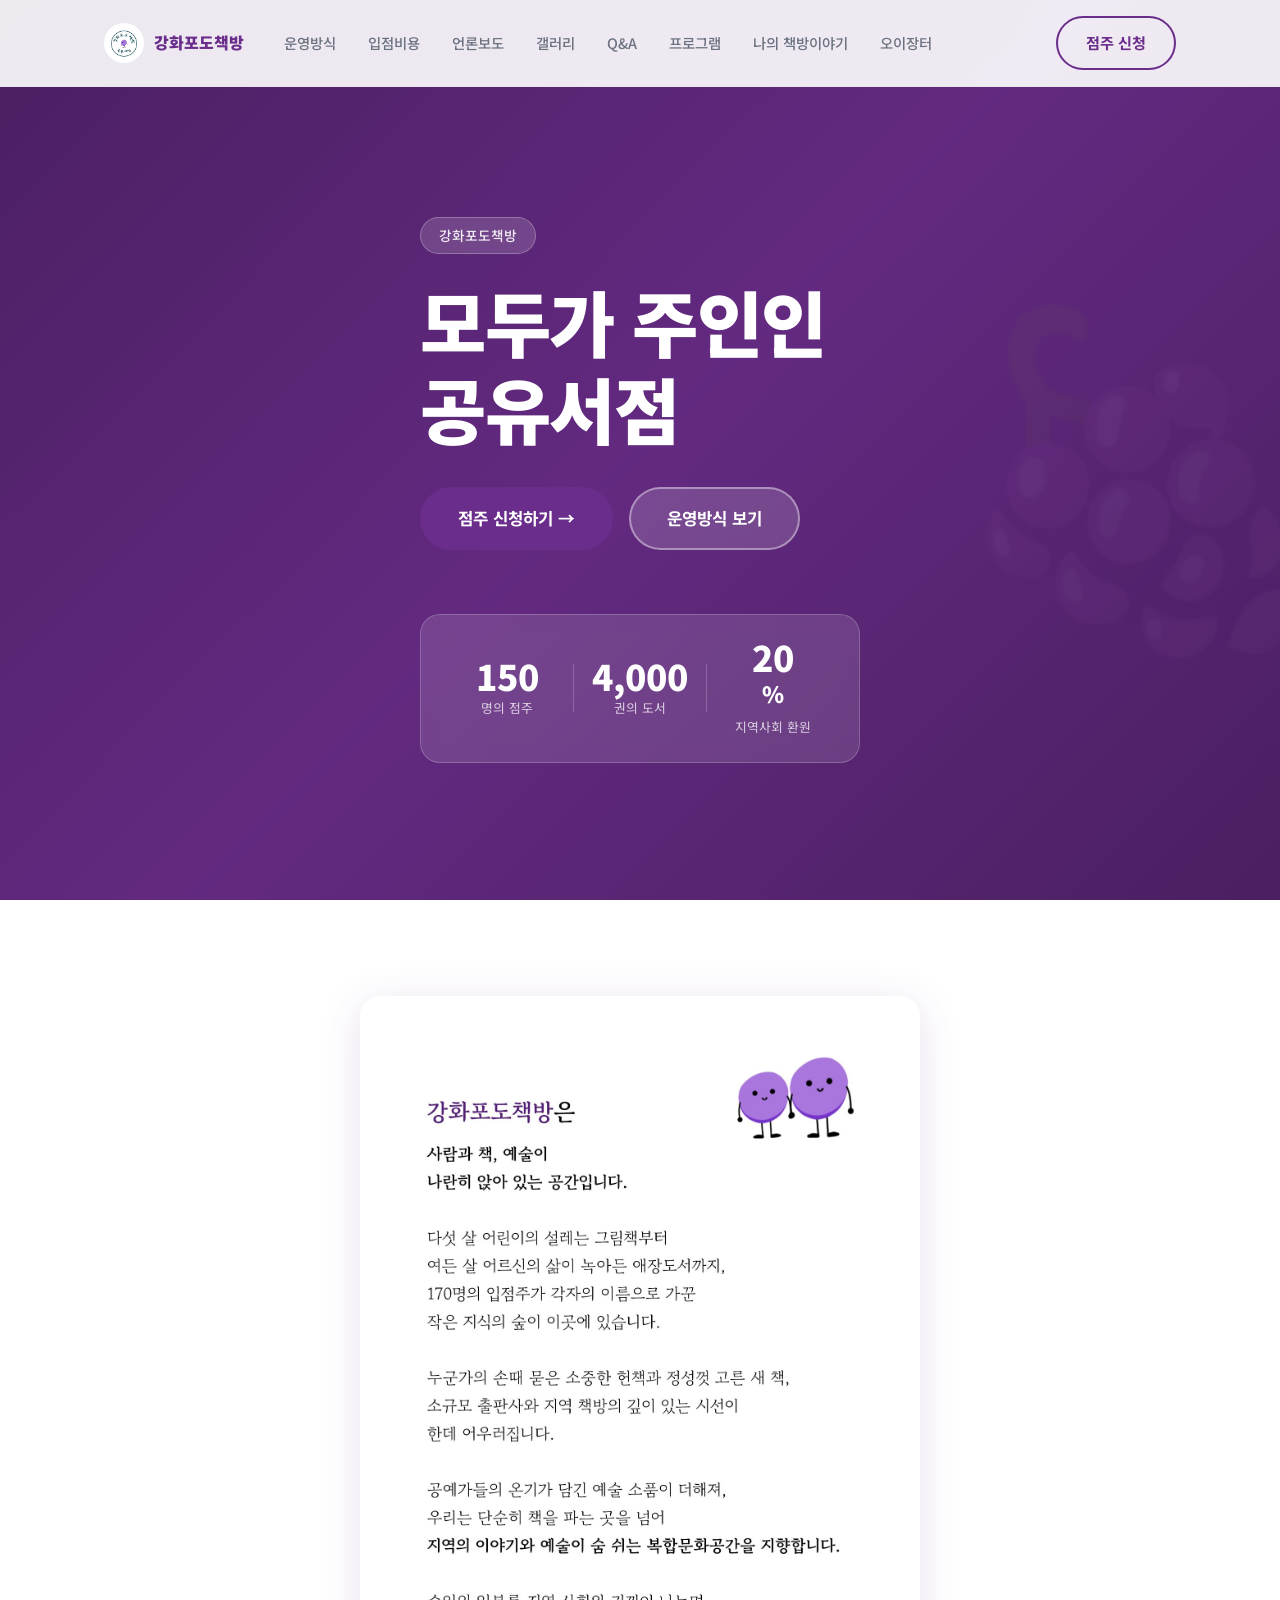
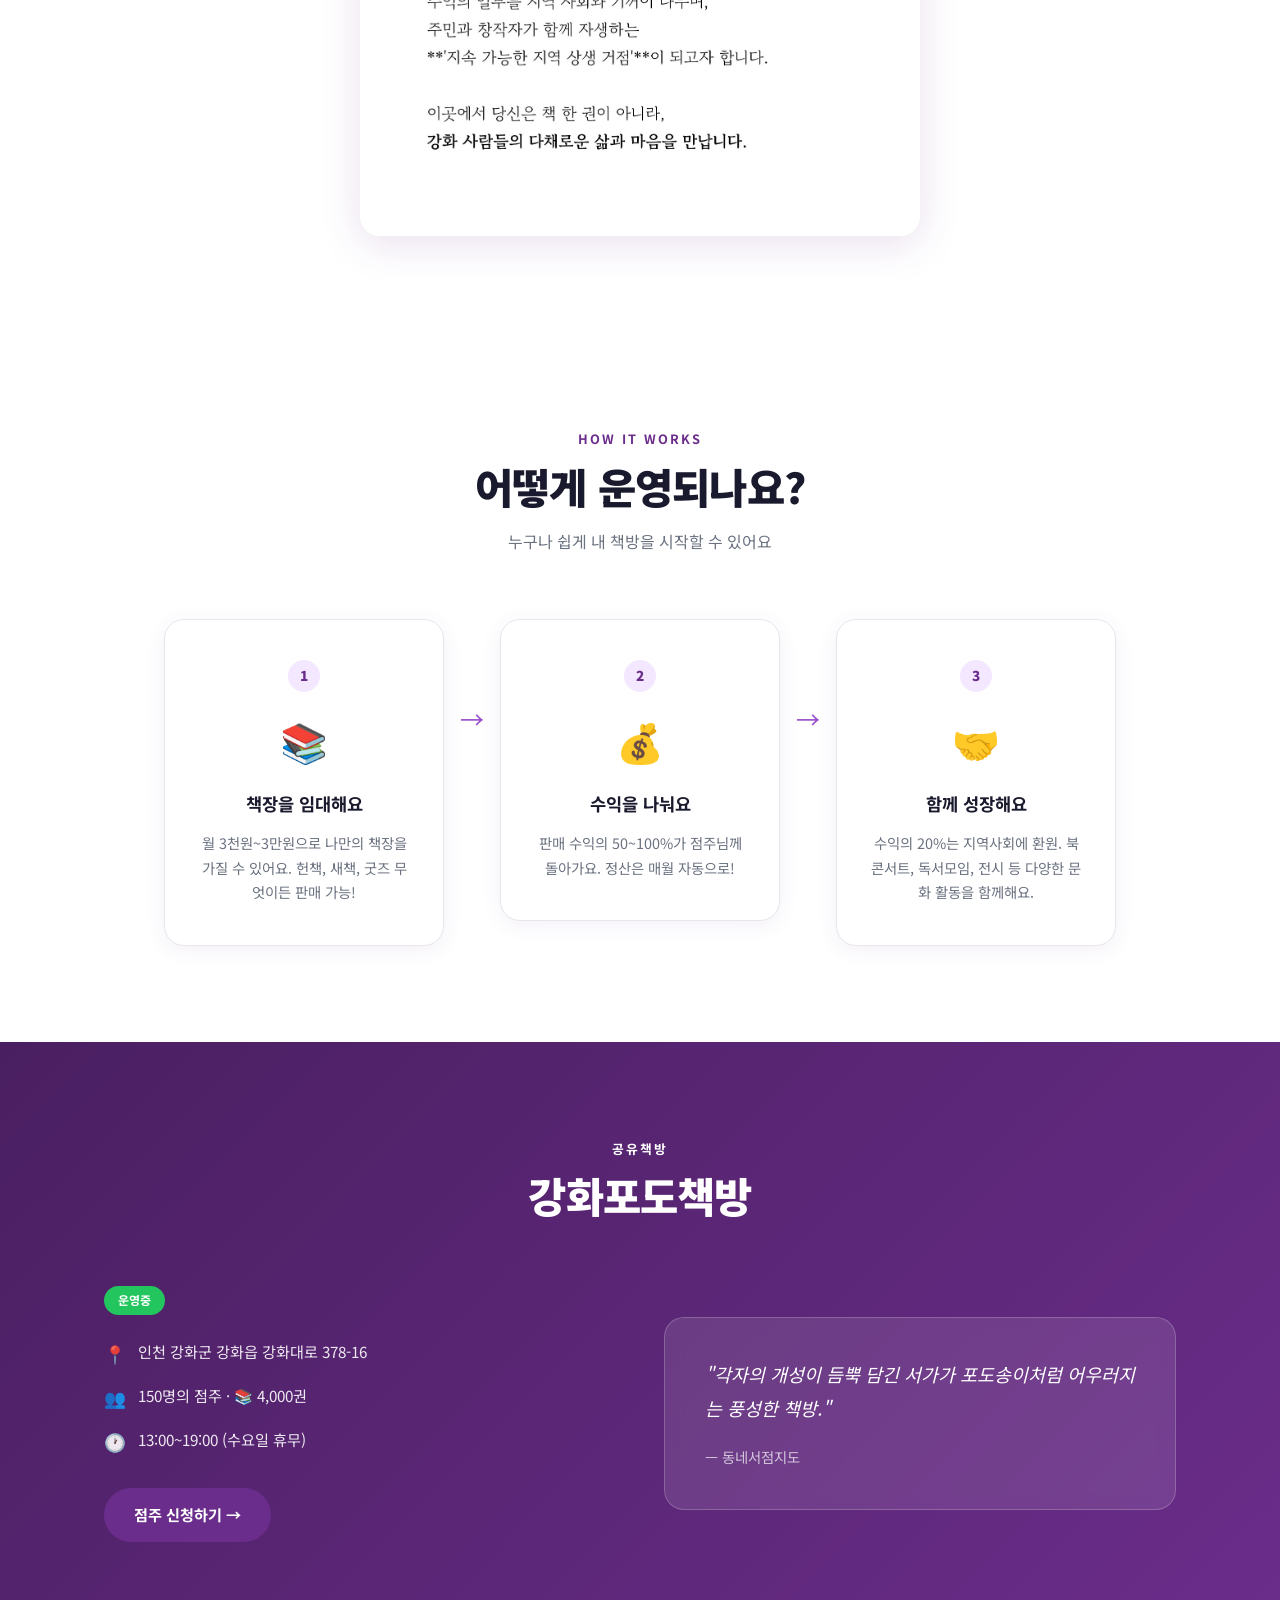
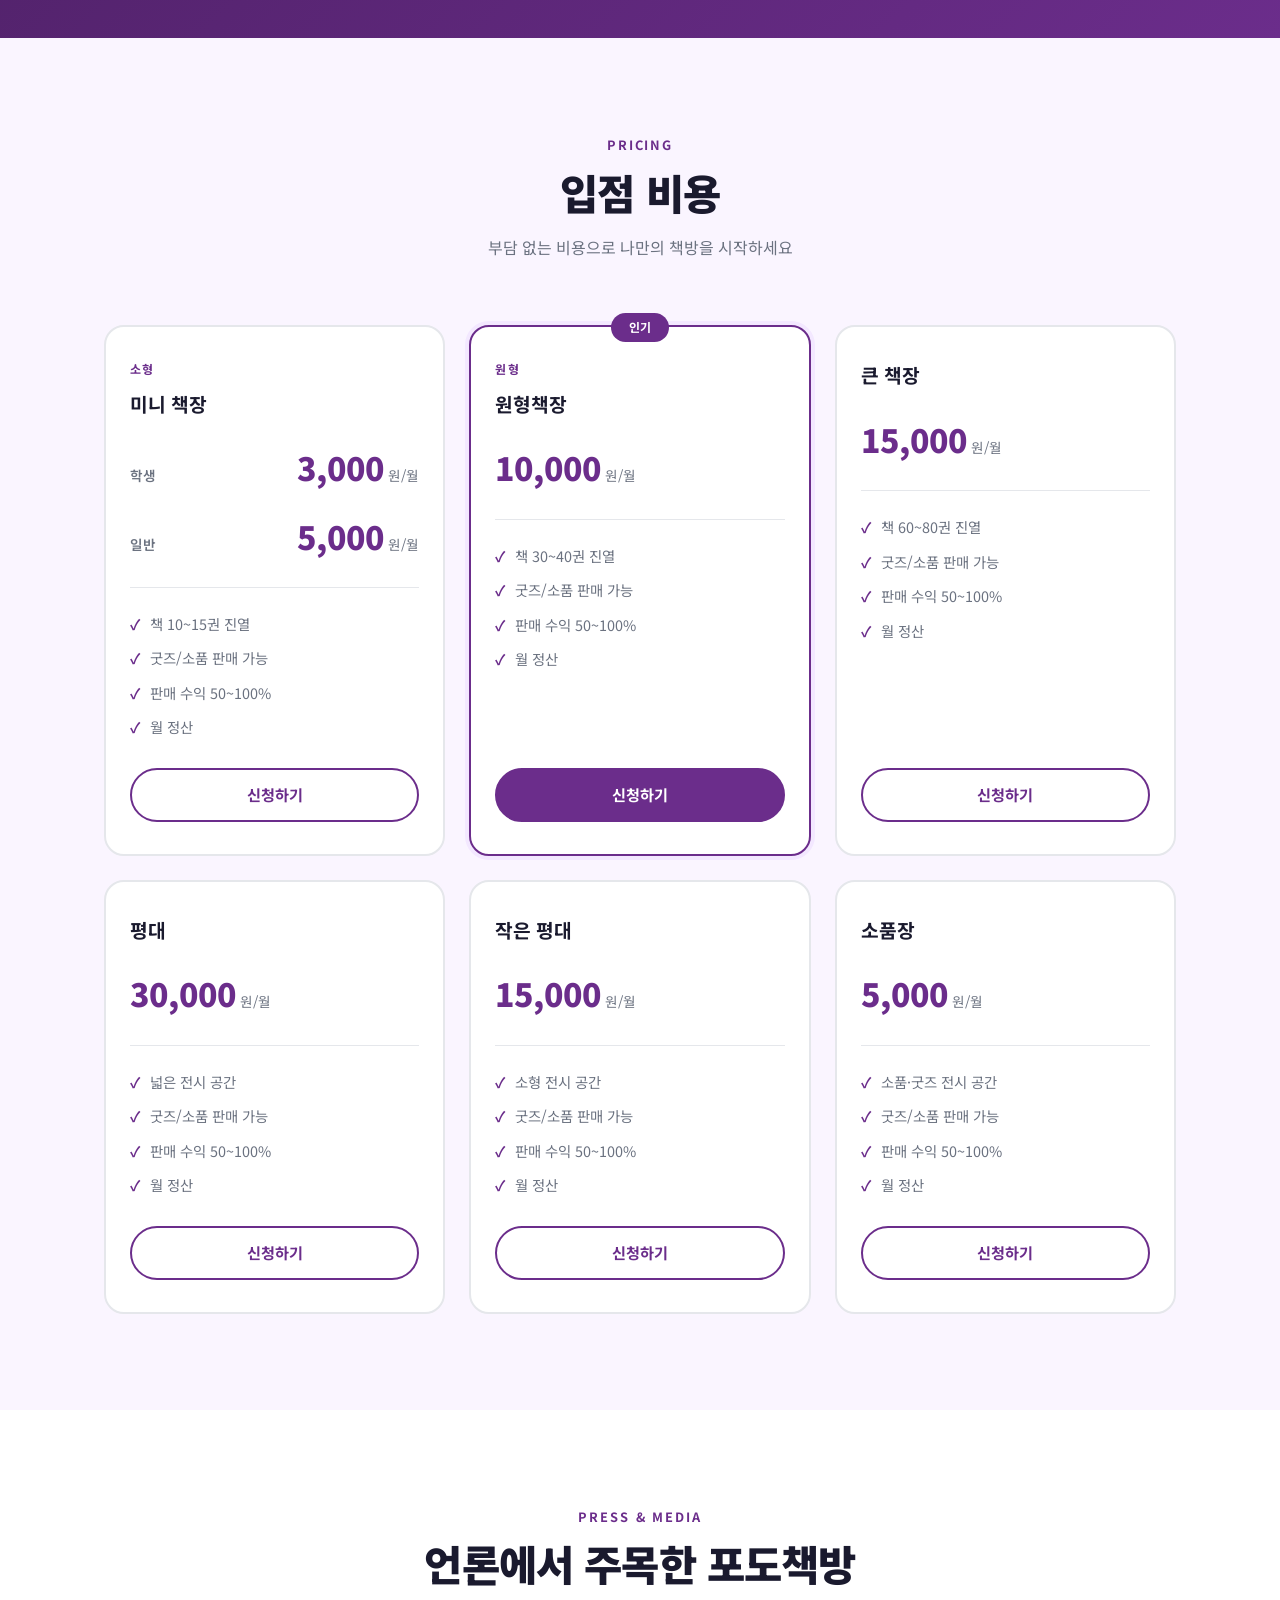
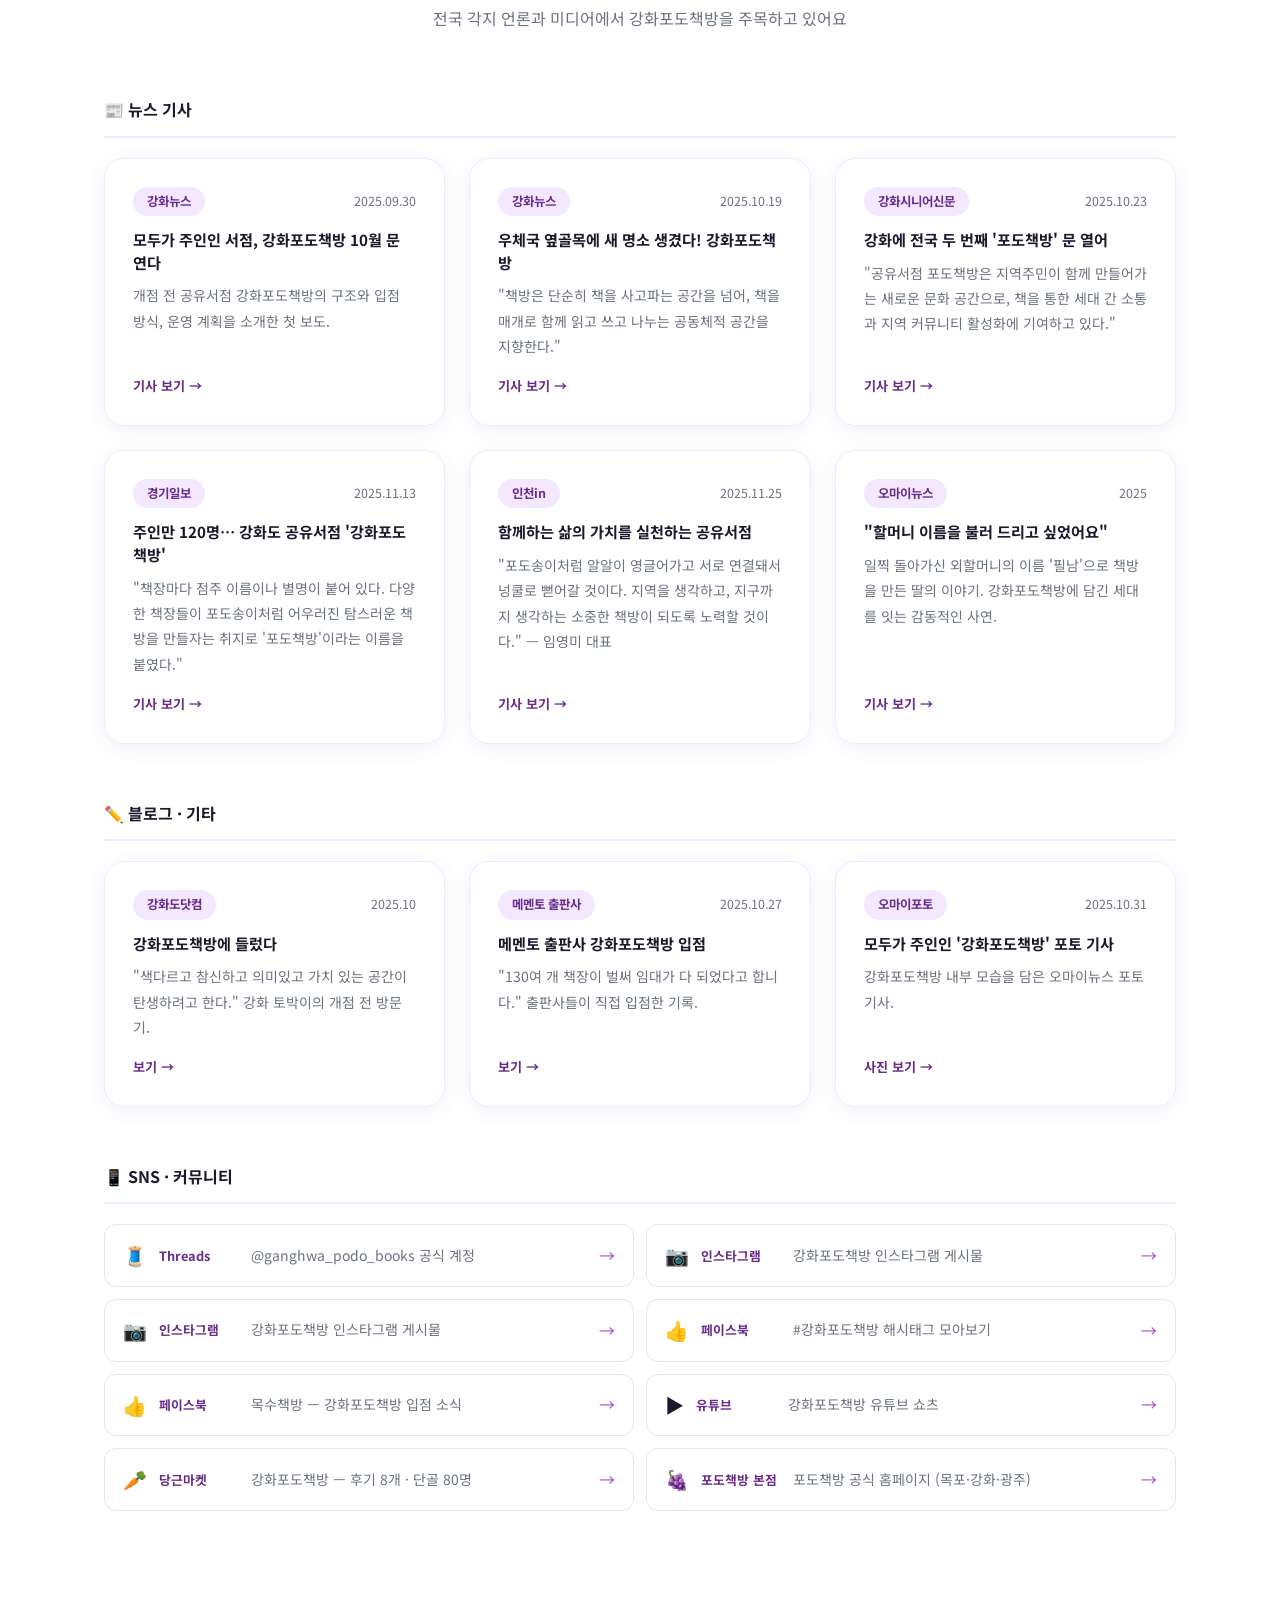
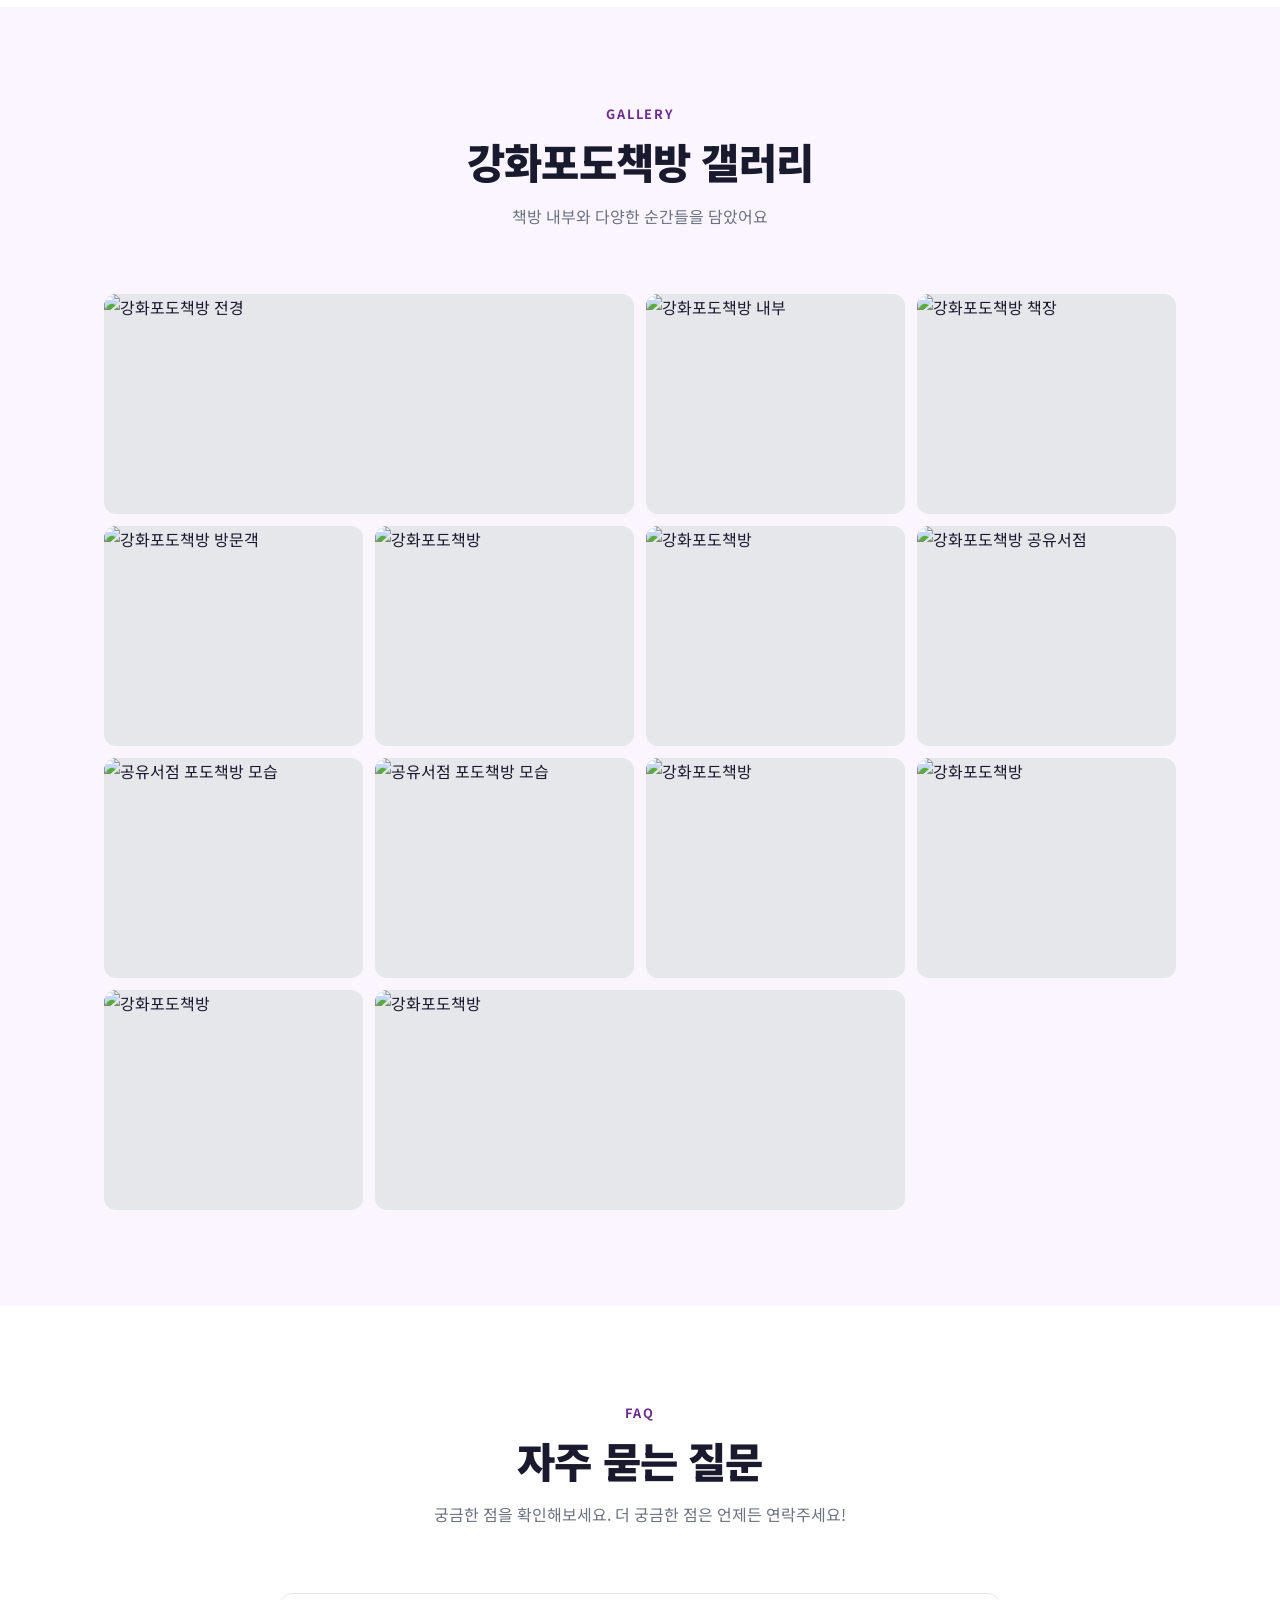
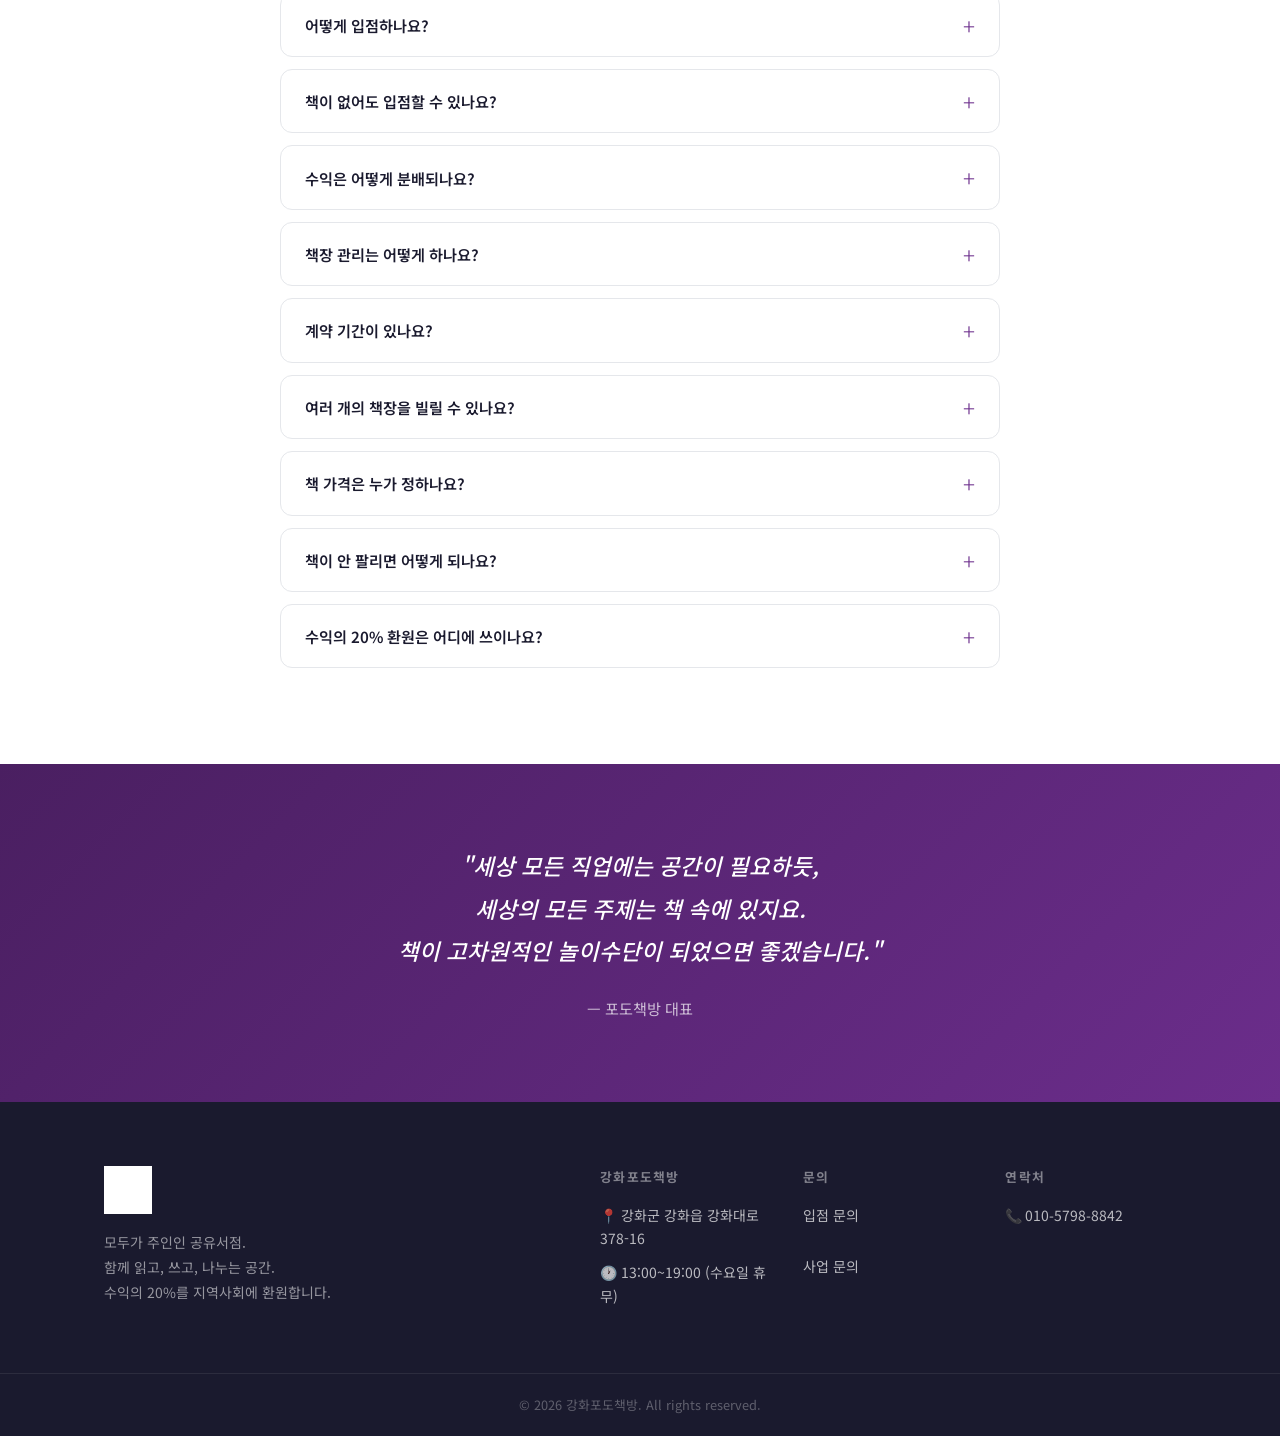
==== index.html @ a9b5ab50 "푸터 로고 이미지 교체, 연락처 정리, 섹션 부제 공유책방으로 수정 Made-with: Cursor" ====
<!DOCTYPE html>
<html lang="ko">
<head>
  <meta charset="UTF-8" />
  <meta name="viewport" content="width=device-width, initial-scale=1.0" />
  <title>강화 포도책방 — 모두가 주인인 공유서점</title>
  <meta name="description" content="강화도의 공유서점 포도책방. 내 책장 하나로 책방 주인이 되세요. 함께 읽고, 쓰고, 나누는 공간." />
  <link rel="stylesheet" href="style.css" />
  <link rel="preconnect" href="https://fonts.googleapis.com" />
  <link rel="preconnect" href="https://fonts.gstatic.com" crossorigin />
  <link href="https://fonts.googleapis.com/css2?family=Noto+Sans+KR:wght@400;500;700;900&display=swap" rel="stylesheet" />
</head>
<body>

  <!-- 헤더 -->
  <header class="header" id="header">
    <div class="container header__inner">
      <a href="#" class="header__logo">
        <img src="images/logo.png" alt="강화 포도책방" class="header__logo-img" />
        <span class="header__logo-text">강화포도책방</span>
      </a>
      <nav class="header__nav" id="headerNav">
        <a href="#how">운영방식</a>
        <a href="#pricing">입점비용</a>
        <a href="#press">언론보도</a>
        <a href="#gallery">갤러리</a>
        <a href="#faq">Q&amp;A</a>
        <a href="program.html">프로그램</a>
        <a href="story.html">나의 책방이야기</a>
        <a href="market.html">오이장터</a>
      </nav>
      <div class="header__actions">
        <a href="#pricing" class="btn btn--outline">점주 신청</a>
      </div>
      <button class="header__toggle" id="menuToggle" aria-label="메뉴 열기">
        <span></span><span></span><span></span>
      </button>
    </div>
  </header>

  <!-- 히어로 -->
  <section class="hero" style="background-image: url('images/YlMzamNuQ1ZyUFN2X2tUYzhSMjBD.jpeg');">
    <div class="container hero__inner">
      <div class="hero__badge">강화포도책방</div>
      <h1 class="hero__title">모두가 주인인<br />공유서점</h1>
      <p class="hero__desc">
        <!-- TODO: 공예작가님 소개 내용 입력 예정 -->
      </p>
      <div class="hero__actions">
        <a href="#pricing" class="btn btn--primary btn--lg">점주 신청하기 →</a>
        <a href="#how" class="btn btn--ghost btn--lg">운영방식 보기</a>
      </div>
      <div class="hero__stats">
        <div class="stat">
          <span class="stat__num" data-target="150">0</span>
          <span class="stat__label">명의 점주</span>
        </div>
        <div class="stat__divider"></div>
        <div class="stat">
          <span class="stat__num" data-target="4000">0</span>
          <span class="stat__label">권의 도서</span>
        </div>
        <div class="stat__divider"></div>
        <div class="stat">
          <span class="stat__num" data-target="20">0</span>
          <span class="stat__unit">%</span>
          <span class="stat__label">지역사회 환원</span>
        </div>
      </div>
    </div>
    <div class="hero__bg-deco" aria-hidden="true">🍇</div>
  </section>

  <!-- 책방 소개 -->
  <section class="section section--intro" id="about">
    <div class="container">
      <div class="intro__inner">
        <div class="intro__image-wrap">
          <img src="images/intro.png" alt="강화포도책방은 사람과 책, 예술이 나란히 앉아 있는 공간입니다." class="intro__image" />
        </div>
      </div>
    </div>
  </section>

  <!-- 운영 방식 -->
  <section class="section" id="how">
    <div class="container">
      <div class="section__header">
        <p class="section__eyebrow">How it works</p>
        <h2 class="section__title">어떻게 운영되나요?</h2>
        <p class="section__sub">누구나 쉽게 내 책방을 시작할 수 있어요</p>
      </div>
      <div class="steps">
        <div class="step">
          <div class="step__num">1</div>
          <div class="step__icon">📚</div>
          <h3 class="step__title">책장을 임대해요</h3>
          <p class="step__desc">월 3천원~3만원으로 나만의 책장을 가질 수 있어요. 헌책, 새책, 굿즈 무엇이든 판매 가능!</p>
        </div>
        <div class="step__arrow" aria-hidden="true">→</div>
        <div class="step">
          <div class="step__num">2</div>
          <div class="step__icon">💰</div>
          <h3 class="step__title">수익을 나눠요</h3>
          <p class="step__desc">판매 수익의 50~100%가 점주님께 돌아가요. 정산은 매월 자동으로!</p>
        </div>
        <div class="step__arrow" aria-hidden="true">→</div>
        <div class="step">
          <div class="step__num">3</div>
          <div class="step__icon">🤝</div>
          <h3 class="step__title">함께 성장해요</h3>
          <p class="step__desc">수익의 20%는 지역사회에 환원. 북콘서트, 독서모임, 전시 등 다양한 문화 활동을 함께해요.</p>
        </div>
      </div>
    </div>
  </section>

  <!-- 강화점 소개 -->
  <section class="section section--grape" id="branch">
    <div class="container">
      <div class="section__header section__header--light">
        <p class="section__eyebrow">공유책방</p>
        <h2 class="section__title">강화포도책방</h2>
      </div>
      <div class="branch">
        <div class="branch__info">
          <div class="branch__badge">운영중</div>
          <ul class="branch__meta">
            <li>
              <span class="branch__icon">📍</span>
              <span>인천 강화군 강화읍 강화대로 378-16</span>
            </li>
            <li>
              <span class="branch__icon">👥</span>
              <span>150명의 점주 · 📚 4,000권</span>
            </li>
            <li>
              <span class="branch__icon">🕐</span>
              <span>13:00~19:00 (수요일 휴무)</span>
            </li>

          </ul>
          <a href="#pricing" class="btn btn--primary">점주 신청하기 →</a>
        </div>
        <div class="branch__quote">
          <blockquote>
            <p>"각자의 개성이 듬뿍 담긴 서가가 포도송이처럼 어우러지는 풍성한 책방."</p>
            <footer>— 동네서점지도</footer>
          </blockquote>
        </div>
      </div>
    </div>
  </section>

  <!-- 입점 비용 -->
  <section class="section section--light" id="pricing">
    <div class="container">
      <div class="section__header">
        <p class="section__eyebrow">Pricing</p>
        <h2 class="section__title">입점 비용</h2>
        <p class="section__sub">부담 없는 비용으로 나만의 책방을 시작하세요</p>
      </div>
      <div class="pricing-grid">
        <div class="pricing-card">
          <div class="pricing-card__size">소형</div>
          <h3 class="pricing-card__name">미니 책장</h3>
          <div class="pricing-card__price-group">
            <div class="pricing-card__price-row">
              <span class="pricing-card__price-label">학생</span>
              <div class="pricing-card__price-values">
                <span class="pricing-card__amount">3,000</span>
                <span class="pricing-card__unit">원/월</span>
              </div>
            </div>
            <div class="pricing-card__price-row">
              <span class="pricing-card__price-label">일반</span>
              <div class="pricing-card__price-values">
                <span class="pricing-card__amount">5,000</span>
                <span class="pricing-card__unit">원/월</span>
              </div>
            </div>
          </div>
          <ul class="pricing-card__features">
            <li>책 10~15권 진열</li>
            <li>굿즈/소품 판매 가능</li>
            <li>판매 수익 50~100%</li>
            <li>월 정산</li>
          </ul>
          <a href="mailto:podobookshop@gmail.com?subject=강화포도책방 미니책장 입점 신청" class="btn btn--outline btn--full">신청하기</a>
        </div>
        <div class="pricing-card pricing-card--popular">
          <div class="pricing-card__badge">인기</div>
          <div class="pricing-card__size">원형</div>
          <h3 class="pricing-card__name">원형책장</h3>
          <div class="pricing-card__price">
            <span class="pricing-card__amount">10,000</span>
            <span class="pricing-card__unit">원/월</span>
          </div>
          <ul class="pricing-card__features">
            <li>책 30~40권 진열</li>
            <li>굿즈/소품 판매 가능</li>
            <li>판매 수익 50~100%</li>
            <li>월 정산</li>
          </ul>
          <a href="mailto:podobookshop@gmail.com?subject=강화포도책방 원형책장 입점 신청" class="btn btn--primary btn--full">신청하기</a>
        </div>
        <div class="pricing-card">
          <h3 class="pricing-card__name">큰 책장</h3>
          <div class="pricing-card__price">
            <span class="pricing-card__amount">15,000</span>
            <span class="pricing-card__unit">원/월</span>
          </div>
          <ul class="pricing-card__features">
            <li>책 60~80권 진열</li>
            <li>굿즈/소품 판매 가능</li>
            <li>판매 수익 50~100%</li>
            <li>월 정산</li>
          </ul>
          <a href="mailto:podobookshop@gmail.com?subject=강화포도책방 큰책장 입점 신청" class="btn btn--outline btn--full">신청하기</a>
        </div>
        <div class="pricing-card">
          <h3 class="pricing-card__name">평대</h3>
          <div class="pricing-card__price">
            <span class="pricing-card__amount">30,000</span>
            <span class="pricing-card__unit">원/월</span>
          </div>
          <ul class="pricing-card__features">
            <li>넓은 전시 공간</li>
            <li>굿즈/소품 판매 가능</li>
            <li>판매 수익 50~100%</li>
            <li>월 정산</li>
          </ul>
          <a href="mailto:podobookshop@gmail.com?subject=강화포도책방 평대 입점 신청" class="btn btn--outline btn--full">신청하기</a>
        </div>
        <div class="pricing-card">
          <h3 class="pricing-card__name">작은 평대</h3>
          <div class="pricing-card__price">
            <span class="pricing-card__amount">15,000</span>
            <span class="pricing-card__unit">원/월</span>
          </div>
          <ul class="pricing-card__features">
            <li>소형 전시 공간</li>
            <li>굿즈/소품 판매 가능</li>
            <li>판매 수익 50~100%</li>
            <li>월 정산</li>
          </ul>
          <a href="mailto:podobookshop@gmail.com?subject=강화포도책방 작은평대 입점 신청" class="btn btn--outline btn--full">신청하기</a>
        </div>
        <div class="pricing-card">
          <h3 class="pricing-card__name">소품장</h3>
          <div class="pricing-card__price">
            <span class="pricing-card__amount">5,000</span>
            <span class="pricing-card__unit">원/월</span>
          </div>
          <ul class="pricing-card__features">
            <li>소품·굿즈 전시 공간</li>
            <li>굿즈/소품 판매 가능</li>
            <li>판매 수익 50~100%</li>
            <li>월 정산</li>
          </ul>
          <a href="mailto:podobookshop@gmail.com?subject=강화포도책방 소품장 입점 신청" class="btn btn--outline btn--full">신청하기</a>
        </div>
      </div>
    </div>
  </section>

  <!-- 언론 보도 -->
  <section class="section" id="press">
    <div class="container">
      <div class="section__header">
        <p class="section__eyebrow">Press &amp; Media</p>
        <h2 class="section__title">언론에서 주목한 포도책방</h2>
        <p class="section__sub">전국 각지 언론과 미디어에서 강화포도책방을 주목하고 있어요</p>
      </div>

      <!-- 뉴스 기사 -->
      <div class="press-category">
        <h3 class="press-category__title">📰 뉴스 기사</h3>
        <div class="press-grid">
          <a class="press-card press-card--link" href="http://www.ganghwanews.co.kr/news/articleView.html?idxno=10854" target="_blank" rel="noopener">
            <div class="press-card__top">
              <div class="press-card__source">강화뉴스</div>
              <span class="press-card__date">2025.09.30</span>
            </div>
            <h3 class="press-card__title">모두가 주인인 서점, 강화포도책방 10월 문 연다</h3>
            <p class="press-card__quote">개점 전 공유서점 강화포도책방의 구조와 입점 방식, 운영 계획을 소개한 첫 보도.</p>
            <span class="press-card__link-hint">기사 보기 →</span>
          </a>
          <a class="press-card press-card--link" href="http://www.ganghwanews.co.kr/news/articleView.html?idxno=10891" target="_blank" rel="noopener">
            <div class="press-card__top">
              <div class="press-card__source">강화뉴스</div>
              <span class="press-card__date">2025.10.19</span>
            </div>
            <h3 class="press-card__title">우체국 옆골목에 새 명소 생겼다! 강화포도책방</h3>
            <p class="press-card__quote">"책방은 단순히 책을 사고파는 공간을 넘어, 책을 매개로 함께 읽고 쓰고 나누는 공동체적 공간을 지향한다."</p>
            <span class="press-card__link-hint">기사 보기 →</span>
          </a>
          <a class="press-card press-card--link" href="https://ganghwa-senior.com/main-news/12596/" target="_blank" rel="noopener">
            <div class="press-card__top">
              <div class="press-card__source">강화시니어신문</div>
              <span class="press-card__date">2025.10.23</span>
            </div>
            <h3 class="press-card__title">강화에 전국 두 번째 '포도책방' 문 열어</h3>
            <p class="press-card__quote">"공유서점 포도책방은 지역주민이 함께 만들어가는 새로운 문화 공간으로, 책을 통한 세대 간 소통과 지역 커뮤니티 활성화에 기여하고 있다."</p>
            <span class="press-card__link-hint">기사 보기 →</span>
          </a>
          <a class="press-card press-card--link" href="https://www.kyeonggi.com/article/20251113580087" target="_blank" rel="noopener">
            <div class="press-card__top">
              <div class="press-card__source">경기일보</div>
              <span class="press-card__date">2025.11.13</span>
            </div>
            <h3 class="press-card__title">주인만 120명… 강화도 공유서점 '강화포도책방'</h3>
            <p class="press-card__quote">"책장마다 점주 이름이나 별명이 붙어 있다. 다양한 책장들이 포도송이처럼 어우러진 탐스러운 책방을 만들자는 취지로 '포도책방'이라는 이름을 붙였다."</p>
            <span class="press-card__link-hint">기사 보기 →</span>
          </a>
          <a class="press-card press-card--link" href="https://www.incheonin.com/news/articleView.html?idxno=113939" target="_blank" rel="noopener">
            <div class="press-card__top">
              <div class="press-card__source">인천in</div>
              <span class="press-card__date">2025.11.25</span>
            </div>
            <h3 class="press-card__title">함께하는 삶의 가치를 실천하는 공유서점</h3>
            <p class="press-card__quote">"포도송이처럼 알알이 영글어가고 서로 연결돼서 넝쿨로 뻗어갈 것이다. 지역을 생각하고, 지구까지 생각하는 소중한 책방이 되도록 노력할 것이다." — 임영미 대표</p>
            <span class="press-card__link-hint">기사 보기 →</span>
          </a>
          <a class="press-card press-card--link" href="https://star.ohmynews.com/NWS_Web/view/at_pg.aspx?CNTN_CD=A0003178965" target="_blank" rel="noopener">
            <div class="press-card__top">
              <div class="press-card__source">오마이뉴스</div>
              <span class="press-card__date">2025</span>
            </div>
            <h3 class="press-card__title">"할머니 이름을 불러 드리고 싶었어요"</h3>
            <p class="press-card__quote">일찍 돌아가신 외할머니의 이름 '필남'으로 책방을 만든 딸의 이야기. 강화포도책방에 담긴 세대를 잇는 감동적인 사연.</p>
            <span class="press-card__link-hint">기사 보기 →</span>
          </a>
        </div>
      </div>

      <!-- 블로그·기타 -->
      <div class="press-category">
        <h3 class="press-category__title">✏️ 블로그 · 기타</h3>
        <div class="press-grid press-grid--3">
          <a class="press-card press-card--link" href="https://www.ganghwado.com/572" target="_blank" rel="noopener">
            <div class="press-card__top">
              <div class="press-card__source">강화도닷컴</div>
              <span class="press-card__date">2025.10</span>
            </div>
            <h3 class="press-card__title">강화포도책방에 들렀다</h3>
            <p class="press-card__quote">"색다르고 참신하고 의미있고 가치 있는 공간이 탄생하려고 한다." 강화 토박이의 개점 전 방문기.</p>
            <span class="press-card__link-hint">보기 →</span>
          </a>
          <a class="press-card press-card--link" href="https://mementopub.tistory.com/197" target="_blank" rel="noopener">
            <div class="press-card__top">
              <div class="press-card__source">메멘토 출판사</div>
              <span class="press-card__date">2025.10.27</span>
            </div>
            <h3 class="press-card__title">메멘토 출판사 강화포도책방 입점</h3>
            <p class="press-card__quote">"130여 개 책장이 벌써 임대가 다 되었다고 합니다." 출판사들이 직접 입점한 기록.</p>
            <span class="press-card__link-hint">보기 →</span>
          </a>
          <a class="press-card press-card--link" href="https://www.ohmynews.com/NWS_Web/View/img_pg.aspx?CNTN_CD=IE003542324" target="_blank" rel="noopener">
            <div class="press-card__top">
              <div class="press-card__source">오마이포토</div>
              <span class="press-card__date">2025.10.31</span>
            </div>
            <h3 class="press-card__title">모두가 주인인 '강화포도책방' 포토 기사</h3>
            <p class="press-card__quote">강화포도책방 내부 모습을 담은 오마이뉴스 포토 기사.</p>
            <span class="press-card__link-hint">사진 보기 →</span>
          </a>
        </div>
      </div>

      <!-- SNS · 커뮤니티 -->
      <div class="press-category">
        <h3 class="press-category__title">📱 SNS · 커뮤니티</h3>
        <div class="press-links">
          <a class="press-link-item" href="https://www.threads.com/@ganghwa_podo_books" target="_blank" rel="noopener">
            <span class="press-link-item__icon">🧵</span>
            <span class="press-link-item__platform">Threads</span>
            <span class="press-link-item__desc">@ganghwa_podo_books 공식 계정</span>
            <span class="press-link-item__arrow">→</span>
          </a>
          <a class="press-link-item" href="https://www.instagram.com/p/DQViJusE5jD/" target="_blank" rel="noopener">
            <span class="press-link-item__icon">📷</span>
            <span class="press-link-item__platform">인스타그램</span>
            <span class="press-link-item__desc">강화포도책방 인스타그램 게시물</span>
            <span class="press-link-item__arrow">→</span>
          </a>
          <a class="press-link-item" href="https://www.instagram.com/p/DVk-oFikzSO/" target="_blank" rel="noopener">
            <span class="press-link-item__icon">📷</span>
            <span class="press-link-item__platform">인스타그램</span>
            <span class="press-link-item__desc">강화포도책방 인스타그램 게시물</span>
            <span class="press-link-item__arrow">→</span>
          </a>
          <a class="press-link-item" href="https://www.facebook.com/hashtag/%EA%B0%95%ED%99%94%ED%8F%AC%EB%8F%84%EC%B1%85%EB%B0%A9/?entry_point=6" target="_blank" rel="noopener">
            <span class="press-link-item__icon">👍</span>
            <span class="press-link-item__platform">페이스북</span>
            <span class="press-link-item__desc">#강화포도책방 해시태그 모아보기</span>
            <span class="press-link-item__arrow">→</span>
          </a>
          <a class="press-link-item" href="https://www.facebook.com/moksubooks/posts/1459175379548500/" target="_blank" rel="noopener">
            <span class="press-link-item__icon">👍</span>
            <span class="press-link-item__platform">페이스북</span>
            <span class="press-link-item__desc">목수책방 — 강화포도책방 입점 소식</span>
            <span class="press-link-item__arrow">→</span>
          </a>
          <a class="press-link-item" href="https://www.youtube.com/shorts/x8H9cabKmtM" target="_blank" rel="noopener">
            <span class="press-link-item__icon">▶️</span>
            <span class="press-link-item__platform">유튜브</span>
            <span class="press-link-item__desc">강화포도책방 유튜브 쇼츠</span>
            <span class="press-link-item__arrow">→</span>
          </a>
          <a class="press-link-item" href="https://www.daangn.com/kr/local-profile/%EA%B0%95%ED%99%94%ED%8F%AC%EB%8F%84%EC%B1%85%EB%B0%A9-54bny7qqiuf7/" target="_blank" rel="noopener">
            <span class="press-link-item__icon">🥕</span>
            <span class="press-link-item__platform">당근마켓</span>
            <span class="press-link-item__desc">강화포도책방 — 후기 8개 · 단골 80명</span>
            <span class="press-link-item__arrow">→</span>
          </a>
          <a class="press-link-item" href="https://podobooks.com/" target="_blank" rel="noopener">
            <span class="press-link-item__icon">🍇</span>
            <span class="press-link-item__platform">포도책방 본점</span>
            <span class="press-link-item__desc">포도책방 공식 홈페이지 (목포·강화·광주)</span>
            <span class="press-link-item__arrow">→</span>
          </a>
        </div>
      </div>

    </div>
  </section>

  <!-- 갤러리 -->
  <section class="section section--light" id="gallery">
    <div class="container">
      <div class="section__header">
        <p class="section__eyebrow">Gallery</p>
        <h2 class="section__title">강화포도책방 갤러리</h2>
        <p class="section__sub">책방 내부와 다양한 순간들을 담았어요</p>
      </div>
      <div class="gallery-grid">
        <div class="gallery-item gallery-item--wide" onclick="openLightbox(this)">
          <img src="images/YlMzamNuQ1ZyUFN2X2tUYzhSMjBD.jpeg" alt="강화포도책방 전경" loading="lazy" />
          <div class="gallery-item__overlay"><span>강화포도책방</span></div>
        </div>
        <div class="gallery-item" onclick="openLightbox(this)">
          <img src="images/20251113580147.jpeg" alt="강화포도책방 내부" loading="lazy" />
          <div class="gallery-item__overlay"><span>책방 내부</span></div>
        </div>
        <div class="gallery-item" onclick="openLightbox(this)">
          <img src="images/IE003542324_STD.jpg" alt="강화포도책방 책장" loading="lazy" />
          <div class="gallery-item__overlay"><span>책장 풍경</span></div>
        </div>
        <div class="gallery-item" onclick="openLightbox(this)">
          <img src="images/IE003542313_STD.jpg" alt="강화포도책방 방문객" loading="lazy" />
          <div class="gallery-item__overlay"><span>방문객과 책</span></div>
        </div>
        <div class="gallery-item" onclick="openLightbox(this)">
          <img src="images/MzY4YWUzNjEyYzdkOGE4NjdmYmZmMzI2ZTc4NTFmYTk0MDgwOWZiMDY4ODgwMjdkNzc2M2QxMTRhNWFiYzBjOV8wLmpwZWc=.jpeg" alt="강화포도책방" loading="lazy" />
          <div class="gallery-item__overlay"><span>포도책방</span></div>
        </div>
        <div class="gallery-item" onclick="openLightbox(this)">
          <img src="images/THJOS3BsMkluTEQ3NVFfcmVJNFVm.jpeg" alt="강화포도책방" loading="lazy" />
          <div class="gallery-item__overlay"><span>포도책방</span></div>
        </div>
        <div class="gallery-item" onclick="openLightbox(this)">
          <img src="images/113939_175963_181.jpg" alt="강화포도책방 공유서점" loading="lazy" />
          <div class="gallery-item__overlay"><span>공유서점</span></div>
        </div>
        <div class="gallery-item" onclick="openLightbox(this)">
          <img src="images/1.-공유서점-포도책방-모습.-사진왕영분-1.jpg" alt="공유서점 포도책방 모습" loading="lazy" />
          <div class="gallery-item__overlay"><span>포도책방 모습</span></div>
        </div>
        <div class="gallery-item" onclick="openLightbox(this)">
          <img src="images/1.-공유서점-포도책방-모습.-사진왕영분-1 (1).jpg" alt="공유서점 포도책방 모습" loading="lazy" />
          <div class="gallery-item__overlay"><span>포도책방 모습</span></div>
        </div>
        <div class="gallery-item" onclick="openLightbox(this)">
          <img src="images/unnamed.jpg" alt="강화포도책방" loading="lazy" />
          <div class="gallery-item__overlay"><span>포도책방</span></div>
        </div>
        <div class="gallery-item" onclick="openLightbox(this)">
          <img src="images/unnamed (1).jpg" alt="강화포도책방" loading="lazy" />
          <div class="gallery-item__overlay"><span>포도책방</span></div>
        </div>
        <div class="gallery-item" onclick="openLightbox(this)">
          <img src="images/unnamed (2).jpg" alt="강화포도책방" loading="lazy" />
          <div class="gallery-item__overlay"><span>포도책방</span></div>
        </div>
        <div class="gallery-item gallery-item--wide" onclick="openLightbox(this)">
          <img src="images/unnamed.png" alt="강화포도책방" loading="lazy" />
          <div class="gallery-item__overlay"><span>포도책방</span></div>
        </div>
      </div>
    </div>
  </section>

  <!-- 라이트박스 -->
  <div class="lightbox" id="lightbox" onclick="closeLightbox()">
    <button class="lightbox__close" onclick="closeLightbox()">✕</button>
    <button class="lightbox__prev" onclick="event.stopPropagation(); moveLightbox(-1)">‹</button>
    <button class="lightbox__next" onclick="event.stopPropagation(); moveLightbox(1)">›</button>
    <img class="lightbox__img" id="lightboxImg" src="" alt="" />
  </div>

  <!-- FAQ -->
  <section class="section" id="faq">
    <div class="container">
      <div class="section__header">
        <p class="section__eyebrow">FAQ</p>
        <h2 class="section__title">자주 묻는 질문</h2>
        <p class="section__sub">궁금한 점을 확인해보세요. 더 궁금한 점은 언제든 연락주세요!</p>
      </div>
      <div class="faq-list">
        <div class="faq-item">
          <button class="faq-item__question" aria-expanded="false">
            어떻게 입점하나요?
            <span class="faq-item__icon">+</span>
          </button>
          <div class="faq-item__answer">
            <p>이 페이지에서 원하시는 플랜의 신청하기 버튼을 누르시거나, 직접 방문하셔서 상담받으실 수 있습니다. 원하시는 책장 크기와 위치를 선택하시면, 바로 입점 가능합니다.</p>
          </div>
        </div>
        <div class="faq-item">
          <button class="faq-item__question" aria-expanded="false">
            책이 없어도 입점할 수 있나요?
            <span class="faq-item__icon">+</span>
          </button>
          <div class="faq-item__answer">
            <p>네, 가능합니다! 책뿐만 아니라 직접 만든 굿즈, 소품, 그림 등도 판매할 수 있습니다. 자신만의 개성 있는 공간으로 꾸며보세요.</p>
          </div>
        </div>
        <div class="faq-item">
          <button class="faq-item__question" aria-expanded="false">
            수익은 어떻게 분배되나요?
            <span class="faq-item__icon">+</span>
          </button>
          <div class="faq-item__answer">
            <p>헌책은 50:50, 새책은 85~100% 점주님께 돌아갑니다. 포도책방을 통해 주문한 새책은 100% 점주 수익입니다. 정산은 매월 진행됩니다.</p>
          </div>
        </div>
        <div class="faq-item">
          <button class="faq-item__question" aria-expanded="false">
            책장 관리는 어떻게 하나요?
            <span class="faq-item__icon">+</span>
          </button>
          <div class="faq-item__answer">
            <p>판매, 재고관리, 정산 등 모든 운영은 책방에서 대행해드립니다. 점주님은 한 달에 한 번 정도 책장 정리만 해주시면 됩니다.</p>
          </div>
        </div>
        <div class="faq-item">
          <button class="faq-item__question" aria-expanded="false">
            계약 기간이 있나요?
            <span class="faq-item__icon">+</span>
          </button>
          <div class="faq-item__answer">
            <p>최소 1개월부터 가능합니다. 언제든 해지 가능하며, 해지 시 남은 기간 이용료는 환불해드립니다.</p>
          </div>
        </div>
        <div class="faq-item">
          <button class="faq-item__question" aria-expanded="false">
            여러 개의 책장을 빌릴 수 있나요?
            <span class="faq-item__icon">+</span>
          </button>
          <div class="faq-item__answer">
            <p>네! 원하시는 만큼 여러 책장을 임대하실 수 있습니다. 여러 지점에 동시에 입점하는 것도 가능합니다.</p>
          </div>
        </div>
        <div class="faq-item">
          <button class="faq-item__question" aria-expanded="false">
            책 가격은 누가 정하나요?
            <span class="faq-item__icon">+</span>
          </button>
          <div class="faq-item__answer">
            <p>점주님이 직접 정합니다. 헌책의 경우 보통 정가의 50% 내외로 책정하시는 분이 많지만, 자유롭게 정하실 수 있습니다.</p>
          </div>
        </div>
        <div class="faq-item">
          <button class="faq-item__question" aria-expanded="false">
            책이 안 팔리면 어떻게 되나요?
            <span class="faq-item__icon">+</span>
          </button>
          <div class="faq-item__answer">
            <p>책장 임대료 외에 추가 비용은 없습니다. 책이 안 팔려도 부담 없이 계속 진열해두실 수 있어요.</p>
          </div>
        </div>
        <div class="faq-item">
          <button class="faq-item__question" aria-expanded="false">
            수익의 20% 환원은 어디에 쓰이나요?
            <span class="faq-item__icon">+</span>
          </button>
          <div class="faq-item__answer">
            <p>지역 도서관 기증, 소외계층 독서 지원, 지역 문화 행사 후원 등에 사용됩니다. 포도책방은 수익을 지역사회와 나누는 사회적 책방을 지향합니다.</p>
          </div>
        </div>
      </div>
    </div>
  </section>

  <!-- 대표 인용구 -->
  <section class="section section--grape section--quote">
    <div class="container">
      <blockquote class="big-quote">
        <p>"세상 모든 직업에는 공간이 필요하듯,<br />세상의 모든 주제는 책 속에 있지요.<br />책이 고차원적인 놀이수단이 되었으면 좋겠습니다."</p>
        <footer>— 포도책방 대표</footer>
      </blockquote>
    </div>
  </section>

  <!-- 푸터 -->
  <footer class="footer">
    <div class="container footer__inner">
      <div class="footer__brand">
        <div class="footer__logo">
          <img src="images/logo.png" alt="강화포도책방" class="footer__logo-img" />
        </div>
        <p class="footer__tagline">모두가 주인인 공유서점.<br />함께 읽고, 쓰고, 나누는 공간.<br />수익의 20%를 지역사회에 환원합니다.</p>
      </div>
      <div class="footer__links">
        <div class="footer__col">
          <h4>강화포도책방</h4>
          <ul>
            <li>📍 강화군 강화읍 강화대로 378-16</li>
            <li>🕐 13:00~19:00 (수요일 휴무)</li>
          </ul>
        </div>
        <div class="footer__col">
          <h4>문의</h4>
          <ul>
            <li>입점 문의</li>
            <li class="footer__col-spacer"></li>
            <li>사업 문의</li>
          </ul>
        </div>
        <div class="footer__col">
          <h4>연락처</h4>
          <ul>
            <li><a href="tel:01057988842">📞 010-5798-8842</a></li>
          </ul>
        </div>
      </div>
    </div>
    <div class="footer__bottom">
      <div class="container">
        <p>© 2026 강화포도책방. All rights reserved.</p>
      </div>
    </div>
  </footer>

  <script src="script.js"></script>
</body>
</html>
---- style.css ----
/* ===================================
   포도책방 강화점 — 메인 스타일시트
   =================================== */

/* 변수 */
:root {
  --grape: #6b2d8b;
  --grape-dark: #4a1f61;
  --grape-light: #9b4dca;
  --grape-pale: #f3e8ff;
  --grape-bg: #faf5ff;
  --gold: #f5a623;
  --text: #1a1a2e;
  --text-muted: #6b7280;
  --border: #e5e7eb;
  --white: #ffffff;
  --radius: 12px;
  --radius-lg: 20px;
  --shadow: 0 4px 20px rgba(107, 45, 139, 0.08);
  --shadow-lg: 0 8px 40px rgba(107, 45, 139, 0.15);
  --transition: 0.25s ease;
  --max-width: 1120px;
}

/* 리셋 & 기본 */
*, *::before, *::after {
  box-sizing: border-box;
  margin: 0;
  padding: 0;
}

html {
  scroll-behavior: smooth;
  font-size: 16px;
}

body {
  font-family: 'Noto Sans KR', 'Apple SD Gothic Neo', sans-serif;
  color: var(--text);
  background: var(--white);
  line-height: 1.7;
  -webkit-font-smoothing: antialiased;
}

a {
  color: inherit;
  text-decoration: none;
}

img {
  max-width: 100%;
  display: block;
}

ul {
  list-style: none;
}

/* 컨테이너 */
.container {
  max-width: var(--max-width);
  margin: 0 auto;
  padding: 0 24px;
}

/* 버튼 */
.btn {
  display: inline-flex;
  align-items: center;
  justify-content: center;
  padding: 12px 28px;
  border-radius: 50px;
  font-weight: 700;
  font-size: 0.95rem;
  cursor: pointer;
  border: 2px solid transparent;
  transition: all var(--transition);
  white-space: nowrap;
  text-decoration: none;
}

.btn--primary {
  background: var(--grape);
  color: var(--white);
  border-color: var(--grape);
}

.btn--primary:hover {
  background: var(--grape-dark);
  border-color: var(--grape-dark);
  transform: translateY(-2px);
  box-shadow: 0 6px 20px rgba(107, 45, 139, 0.35);
}

.btn--outline {
  background: transparent;
  color: var(--grape);
  border-color: var(--grape);
}

.btn--outline:hover {
  background: var(--grape);
  color: var(--white);
  transform: translateY(-2px);
}

.btn--ghost {
  background: rgba(255, 255, 255, 0.15);
  color: var(--white);
  border-color: rgba(255, 255, 255, 0.4);
  backdrop-filter: blur(4px);
}

.btn--ghost:hover {
  background: rgba(255, 255, 255, 0.25);
  border-color: rgba(255, 255, 255, 0.7);
}

.btn--lg {
  padding: 15px 36px;
  font-size: 1.05rem;
}

.btn--full {
  width: 100%;
}

/* ===================================
   헤더
   =================================== */
.header {
  position: fixed;
  top: 0;
  left: 0;
  right: 0;
  z-index: 100;
  padding: 16px 0;
  background: rgba(255, 255, 255, 0.9);
  backdrop-filter: blur(12px);
  border-bottom: 1px solid var(--border);
  transition: box-shadow var(--transition);
}

.header.scrolled {
  box-shadow: var(--shadow);
}

.header__inner {
  display: flex;
  align-items: center;
  gap: 40px;
}

.header__logo {
  display: flex;
  align-items: center;
  gap: 10px;
  font-size: 1.15rem;
  font-weight: 900;
  color: var(--grape);
  flex-shrink: 0;
}

.header__logo-img {
  width: 40px;
  height: 40px;
  object-fit: contain;
  border-radius: 50%;
}

.header__logo-text {
  font-size: 1rem;
  font-weight: 900;
  color: var(--grape);
}

.header__nav {
  display: flex;
  align-items: center;
  gap: 32px;
  flex: 1;
}

.header__nav a {
  font-size: 0.9rem;
  font-weight: 500;
  color: var(--text-muted);
  transition: color var(--transition);
}

.header__nav a:hover {
  color: var(--grape);
}

.header__actions {
  flex-shrink: 0;
}

.header__toggle {
  display: none;
  flex-direction: column;
  gap: 5px;
  background: none;
  border: none;
  cursor: pointer;
  padding: 4px;
  margin-left: auto;
}

.header__toggle span {
  display: block;
  width: 24px;
  height: 2px;
  background: var(--grape);
  border-radius: 2px;
  transition: all var(--transition);
}

/* ===================================
   히어로
   =================================== */
.hero {
  position: relative;
  min-height: 100vh;
  display: flex;
  align-items: center;
  background-color: var(--grape-dark);
  background-size: cover;
  background-position: center;
  overflow: hidden;
  padding-top: 80px;
}

.hero::before {
  content: '';
  position: absolute;
  inset: 0;
  background: linear-gradient(135deg,
    rgba(74, 31, 97, 0.88) 0%,
    rgba(107, 45, 139, 0.75) 50%,
    rgba(74, 31, 97, 0.70) 100%);
}

.hero__inner {
  position: relative;
  z-index: 1;
  padding: 80px 24px;
}

.hero__badge {
  display: inline-block;
  background: rgba(255, 255, 255, 0.15);
  color: rgba(255, 255, 255, 0.9);
  border: 1px solid rgba(255, 255, 255, 0.25);
  padding: 6px 18px;
  border-radius: 50px;
  font-size: 0.85rem;
  font-weight: 500;
  margin-bottom: 24px;
  backdrop-filter: blur(4px);
}

.hero__title {
  font-size: clamp(2.4rem, 6vw, 4.5rem);
  font-weight: 900;
  color: var(--white);
  line-height: 1.2;
  margin-bottom: 20px;
  letter-spacing: -0.02em;
}

.hero__desc {
  font-size: clamp(1rem, 2vw, 1.2rem);
  color: rgba(255, 255, 255, 0.85);
  margin-bottom: 36px;
  max-width: 520px;
}

.hero__actions {
  display: flex;
  align-items: center;
  gap: 16px;
  flex-wrap: wrap;
  margin-bottom: 64px;
}

.hero__stats {
  display: flex;
  align-items: center;
  gap: 0;
  background: rgba(255, 255, 255, 0.12);
  border: 1px solid rgba(255, 255, 255, 0.2);
  border-radius: var(--radius-lg);
  padding: 24px 36px;
  backdrop-filter: blur(8px);
  width: fit-content;
  flex-wrap: wrap;
  gap: 16px;
}

.stat {
  display: flex;
  flex-direction: column;
  align-items: center;
  min-width: 100px;
}

.stat__num {
  font-size: 2.2rem;
  font-weight: 900;
  color: var(--white);
  line-height: 1;
}

.stat__unit {
  font-size: 1.4rem;
  font-weight: 900;
  color: var(--white);
  display: inline;
}

.stat__label {
  font-size: 0.8rem;
  color: rgba(255, 255, 255, 0.75);
  margin-top: 4px;
}

.stat__divider {
  width: 1px;
  height: 48px;
  background: rgba(255, 255, 255, 0.2);
}

.hero__bg-deco {
  position: absolute;
  right: -60px;
  top: 50%;
  transform: translateY(-50%);
  font-size: 320px;
  opacity: 0.06;
  pointer-events: none;
  user-select: none;
  line-height: 1;
}

/* ===================================
   책방 소개 섹션
   =================================== */
.section--intro {
  background: var(--white);
  padding: 72px 0;
}

.intro__inner {
  display: flex;
  align-items: flex-start;
  justify-content: center;
  gap: 48px;
}

.intro__image-wrap {
  flex: 1;
  max-width: 560px;
}

.intro__image {
  width: 100%;
  border-radius: var(--radius-lg);
  box-shadow: var(--shadow-lg);
}

.intro__mascot-wrap {
  flex-shrink: 0;
  display: flex;
  align-items: center;
  justify-content: center;
  padding-top: 20px;
}

.intro__mascot {
  width: 200px;
  object-fit: contain;
  filter: drop-shadow(0 8px 20px rgba(107, 45, 139, 0.15));
}

@media (max-width: 768px) {
  .intro__inner {
    flex-direction: column;
    align-items: center;
  }

  .intro__image-wrap {
    max-width: 100%;
  }

  .intro__mascot {
    width: 140px;
  }
}

/* ===================================
   섹션 공통
   =================================== */
.section {
  padding: 96px 0;
}

.section--light {
  background: var(--grape-bg);
}

.section--grape {
  background: linear-gradient(135deg, var(--grape-dark), var(--grape));
}

.section__header {
  text-align: center;
  margin-bottom: 64px;
}

.section__header--light .section__eyebrow,
.section__header--light .section__title,
.section__header--light .section__sub {
  color: var(--white);
}

.section__eyebrow {
  font-size: 0.8rem;
  font-weight: 700;
  letter-spacing: 0.15em;
  text-transform: uppercase;
  color: var(--grape);
  margin-bottom: 12px;
}

.section__title {
  font-size: clamp(1.8rem, 4vw, 2.6rem);
  font-weight: 900;
  color: var(--text);
  line-height: 1.2;
  margin-bottom: 16px;
  letter-spacing: -0.02em;
}

.section__sub {
  font-size: 1rem;
  color: var(--text-muted);
}

/* ===================================
   운영방식 (Steps)
   =================================== */
.steps {
  display: flex;
  align-items: flex-start;
  justify-content: center;
  gap: 0;
}

.step {
  flex: 1;
  max-width: 280px;
  text-align: center;
  padding: 40px 32px;
  background: var(--white);
  border: 1px solid var(--border);
  border-radius: var(--radius-lg);
  box-shadow: var(--shadow);
  transition: transform var(--transition), box-shadow var(--transition);
}

.step:hover {
  transform: translateY(-6px);
  box-shadow: var(--shadow-lg);
}

.step__num {
  width: 32px;
  height: 32px;
  background: var(--grape-pale);
  color: var(--grape);
  font-size: 0.85rem;
  font-weight: 900;
  border-radius: 50%;
  display: flex;
  align-items: center;
  justify-content: center;
  margin: 0 auto 16px;
}

.step__icon {
  font-size: 2.4rem;
  margin-bottom: 16px;
}

.step__title {
  font-size: 1.1rem;
  font-weight: 700;
  color: var(--text);
  margin-bottom: 12px;
}

.step__desc {
  font-size: 0.9rem;
  color: var(--text-muted);
  line-height: 1.7;
}

.step__arrow {
  font-size: 1.5rem;
  color: var(--grape-light);
  padding: 0 16px;
  margin-top: 80px;
  flex-shrink: 0;
}

/* ===================================
   강화점 소개
   =================================== */
.branch {
  display: grid;
  grid-template-columns: 1fr 1fr;
  gap: 48px;
  align-items: center;
}

.branch__badge {
  display: inline-block;
  background: #22c55e;
  color: white;
  font-size: 0.75rem;
  font-weight: 700;
  padding: 4px 14px;
  border-radius: 50px;
  margin-bottom: 24px;
}

.branch__meta {
  display: flex;
  flex-direction: column;
  gap: 14px;
  margin-bottom: 32px;
}

.branch__meta li {
  display: flex;
  align-items: flex-start;
  gap: 12px;
  color: rgba(255, 255, 255, 0.9);
  font-size: 0.95rem;
}

.branch__icon {
  flex-shrink: 0;
  font-size: 1.1rem;
}

.branch__quote blockquote {
  background: rgba(255, 255, 255, 0.1);
  border: 1px solid rgba(255, 255, 255, 0.2);
  border-radius: var(--radius-lg);
  padding: 40px;
  backdrop-filter: blur(8px);
}

.branch__quote blockquote p {
  font-size: 1.15rem;
  color: var(--white);
  line-height: 1.8;
  font-style: italic;
  margin-bottom: 20px;
}

.branch__quote blockquote footer {
  color: rgba(255, 255, 255, 0.7);
  font-size: 0.9rem;
}

/* ===================================
   언론 보도
   =================================== */
.press-grid {
  display: grid;
  grid-template-columns: repeat(3, 1fr);
  gap: 24px;
}

.press-card {
  background: var(--white);
  border: 1px solid var(--border);
  border-radius: var(--radius-lg);
  padding: 28px;
  box-shadow: var(--shadow);
  transition: transform var(--transition), box-shadow var(--transition);
  display: flex;
  flex-direction: column;
}

.press-card:hover {
  transform: translateY(-4px);
  box-shadow: var(--shadow-lg);
}

.press-card--link {
  text-decoration: none;
  cursor: pointer;
  border-color: var(--grape-pale);
}

.press-card--link:hover {
  border-color: var(--grape-light);
}

.press-card__top {
  display: flex;
  align-items: center;
  justify-content: space-between;
  margin-bottom: 12px;
}

.press-card__source {
  display: inline-block;
  background: var(--grape-pale);
  color: var(--grape);
  font-size: 0.78rem;
  font-weight: 700;
  padding: 4px 14px;
  border-radius: 50px;
}

.press-card__date {
  font-size: 0.78rem;
  color: var(--text-muted);
}

.press-card__title {
  font-size: 0.95rem;
  font-weight: 700;
  color: var(--text);
  margin-bottom: 10px;
  line-height: 1.5;
}

.press-card__quote {
  font-size: 0.875rem;
  color: var(--text-muted);
  line-height: 1.8;
  flex: 1;
}

.press-card__link-hint {
  display: block;
  margin-top: 16px;
  font-size: 0.82rem;
  font-weight: 700;
  color: var(--grape);
}

/* ===================================
   언론보도 카테고리
   =================================== */
.press-category {
  margin-bottom: 56px;
}

.press-category:last-child {
  margin-bottom: 0;
}

.press-category__title {
  font-size: 1rem;
  font-weight: 700;
  color: var(--text);
  margin-bottom: 20px;
  padding-bottom: 12px;
  border-bottom: 2px solid var(--grape-pale);
}

.press-grid--3 {
  grid-template-columns: repeat(3, 1fr);
}

.press-links {
  display: grid;
  grid-template-columns: repeat(2, 1fr);
  gap: 12px;
}

.press-link-item {
  display: flex;
  align-items: center;
  gap: 12px;
  padding: 14px 18px;
  background: var(--white);
  border: 1px solid var(--border);
  border-radius: var(--radius);
  text-decoration: none;
  transition: all var(--transition);
}

.press-link-item:hover {
  border-color: var(--grape-light);
  background: var(--grape-bg);
  transform: translateX(4px);
}

.press-link-item__icon {
  font-size: 1.2rem;
  flex-shrink: 0;
}

.press-link-item__platform {
  font-size: 0.8rem;
  font-weight: 700;
  color: var(--grape);
  flex-shrink: 0;
  min-width: 80px;
}

.press-link-item__desc {
  font-size: 0.875rem;
  color: var(--text-muted);
  flex: 1;
}

.press-link-item__arrow {
  color: var(--grape-light);
  font-size: 1rem;
  flex-shrink: 0;
}

/* ===================================
   갤러리
   =================================== */
.gallery-grid {
  display: grid;
  grid-template-columns: repeat(4, 1fr);
  grid-auto-rows: 220px;
  gap: 12px;
}

.gallery-item {
  position: relative;
  overflow: hidden;
  border-radius: var(--radius);
  cursor: pointer;
  background: var(--border);
}

.gallery-item--wide {
  grid-column: span 2;
}

.gallery-item img {
  width: 100%;
  height: 100%;
  object-fit: cover;
  transition: transform 0.4s ease;
}

.gallery-item:hover img {
  transform: scale(1.06);
}

.gallery-item__overlay {
  position: absolute;
  inset: 0;
  background: linear-gradient(to top, rgba(74, 31, 97, 0.7) 0%, transparent 60%);
  display: flex;
  align-items: flex-end;
  padding: 16px;
  opacity: 0;
  transition: opacity var(--transition);
}

.gallery-item:hover .gallery-item__overlay {
  opacity: 1;
}

.gallery-item__overlay span {
  color: var(--white);
  font-size: 0.85rem;
  font-weight: 600;
}

/* 라이트박스 */
.lightbox {
  display: none;
  position: fixed;
  inset: 0;
  background: rgba(0, 0, 0, 0.92);
  z-index: 1000;
  align-items: center;
  justify-content: center;
}

.lightbox.active {
  display: flex;
}

.lightbox__img {
  max-width: 90vw;
  max-height: 88vh;
  object-fit: contain;
  border-radius: 8px;
  box-shadow: 0 20px 60px rgba(0,0,0,0.5);
}

.lightbox__close {
  position: absolute;
  top: 20px;
  right: 24px;
  background: none;
  border: none;
  color: white;
  font-size: 2rem;
  cursor: pointer;
  line-height: 1;
  padding: 8px;
  opacity: 0.8;
  transition: opacity var(--transition);
}

.lightbox__close:hover { opacity: 1; }

.lightbox__prev,
.lightbox__next {
  position: absolute;
  top: 50%;
  transform: translateY(-50%);
  background: rgba(255,255,255,0.1);
  border: 1px solid rgba(255,255,255,0.2);
  color: white;
  font-size: 2.5rem;
  width: 52px;
  height: 52px;
  border-radius: 50%;
  cursor: pointer;
  display: flex;
  align-items: center;
  justify-content: center;
  transition: background var(--transition);
  line-height: 1;
}

.lightbox__prev { left: 20px; }
.lightbox__next { right: 20px; }
.lightbox__prev:hover,
.lightbox__next:hover { background: rgba(255,255,255,0.2); }

/* ===================================
   입점 비용
   =================================== */
.pricing-grid {
  display: grid;
  grid-template-columns: repeat(3, 1fr);
  gap: 24px;
  align-items: stretch;
}

.pricing-card {
  position: relative;
  background: var(--white);
  border: 2px solid var(--border);
  border-radius: var(--radius-lg);
  padding: 32px 24px;
  display: flex;
  flex-direction: column;
  transition: transform var(--transition), box-shadow var(--transition), border-color var(--transition);
}

.pricing-card:hover {
  transform: translateY(-6px);
  box-shadow: var(--shadow-lg);
}

.pricing-card--popular {
  border-color: var(--grape);
  box-shadow: 0 0 0 4px var(--grape-pale);
}

.pricing-card--popular:hover {
  box-shadow: 0 0 0 4px var(--grape-pale), var(--shadow-lg);
}

.pricing-card__badge {
  position: absolute;
  top: -14px;
  left: 50%;
  transform: translateX(-50%);
  background: var(--grape);
  color: white;
  font-size: 0.75rem;
  font-weight: 700;
  padding: 4px 18px;
  border-radius: 50px;
  white-space: nowrap;
}

.pricing-card__size {
  font-size: 0.75rem;
  font-weight: 700;
  letter-spacing: 0.1em;
  text-transform: uppercase;
  color: var(--grape);
  margin-bottom: 8px;
}

.pricing-card__name {
  font-size: 1.2rem;
  font-weight: 700;
  color: var(--text);
  margin-bottom: 20px;
}

.pricing-card__price {
  display: flex;
  align-items: baseline;
  gap: 4px;
  margin-bottom: 24px;
  padding-bottom: 24px;
  border-bottom: 1px solid var(--border);
}

.pricing-card__amount {
  font-size: 2rem;
  font-weight: 900;
  color: var(--grape);
}

.pricing-card__unit {
  font-size: 0.85rem;
  color: var(--text-muted);
}

.pricing-card__price-group {
  display: flex;
  flex-direction: column;
  gap: 14px;
  margin-bottom: 24px;
  padding-bottom: 24px;
  border-bottom: 1px solid var(--border);
}

.pricing-card__price-row {
  display: flex;
  align-items: baseline;
  justify-content: space-between;
  gap: 12px;
}

.pricing-card__price-label {
  font-size: 0.85rem;
  font-weight: 600;
  color: var(--text-muted);
}

.pricing-card__price-values {
  display: flex;
  align-items: baseline;
  gap: 4px;
}

.pricing-card__features {
  flex: 1;
  display: flex;
  flex-direction: column;
  gap: 10px;
  margin-bottom: 28px;
}

.pricing-card__features li {
  font-size: 0.9rem;
  color: var(--text-muted);
  padding-left: 20px;
  position: relative;
}

.pricing-card__features li::before {
  content: '✓';
  position: absolute;
  left: 0;
  color: var(--grape);
  font-weight: 700;
}

/* ===================================
   FAQ
   =================================== */
.faq-list {
  max-width: 720px;
  margin: 0 auto;
  display: flex;
  flex-direction: column;
  gap: 12px;
}

.faq-item {
  border: 1px solid var(--border);
  border-radius: var(--radius);
  overflow: hidden;
  background: var(--white);
  transition: box-shadow var(--transition);
}

.faq-item:hover {
  box-shadow: var(--shadow);
}

.faq-item__question {
  width: 100%;
  display: flex;
  align-items: center;
  justify-content: space-between;
  padding: 20px 24px;
  background: none;
  border: none;
  cursor: pointer;
  font-family: inherit;
  font-size: 0.95rem;
  font-weight: 600;
  color: var(--text);
  text-align: left;
  gap: 16px;
  transition: background var(--transition);
}

.faq-item__question:hover {
  background: var(--grape-bg);
}

.faq-item.open .faq-item__question {
  color: var(--grape);
  background: var(--grape-pale);
}

.faq-item__icon {
  font-size: 1.4rem;
  font-weight: 300;
  color: var(--grape);
  flex-shrink: 0;
  line-height: 1;
  transition: transform var(--transition);
}

.faq-item.open .faq-item__icon {
  transform: rotate(45deg);
}

.faq-item__answer {
  max-height: 0;
  overflow: hidden;
  transition: max-height 0.35s ease;
}

.faq-item__answer p {
  padding: 0 24px 20px;
  font-size: 0.9rem;
  color: var(--text-muted);
  line-height: 1.8;
}

/* ===================================
   대표 인용구
   =================================== */
.section--quote {
  padding: 80px 0;
}

.big-quote {
  text-align: center;
  max-width: 640px;
  margin: 0 auto;
}

.big-quote p {
  font-size: clamp(1.1rem, 2.5vw, 1.4rem);
  font-weight: 500;
  color: var(--white);
  line-height: 1.9;
  font-style: italic;
  margin-bottom: 24px;
}

.big-quote footer {
  color: rgba(255, 255, 255, 0.7);
  font-size: 0.95rem;
}

/* ===================================
   푸터
   =================================== */
.footer {
  background: var(--text);
  color: rgba(255, 255, 255, 0.8);
}

.footer__inner {
  padding: 64px 24px;
  display: grid;
  grid-template-columns: 1.5fr 2fr;
  gap: 64px;
}

.footer__logo {
  font-size: 1.2rem;
  font-weight: 900;
  color: var(--white);
  margin-bottom: 16px;
}

.footer__logo-img {
  height: 48px;
  width: auto;
  display: block;
  filter: brightness(0) invert(1);
}

.footer__tagline {
  font-size: 0.875rem;
  line-height: 1.8;
  color: rgba(255, 255, 255, 0.55);
}

.footer__links {
  display: grid;
  grid-template-columns: repeat(3, 1fr);
  gap: 32px;
}

.footer__col h4 {
  font-size: 0.8rem;
  font-weight: 700;
  letter-spacing: 0.1em;
  text-transform: uppercase;
  color: rgba(255, 255, 255, 0.45);
  margin-bottom: 16px;
}

.footer__col ul {
  display: flex;
  flex-direction: column;
  gap: 10px;
}

.footer__col li,
.footer__col a {
  font-size: 0.875rem;
  color: rgba(255, 255, 255, 0.7);
  transition: color var(--transition);
}

.footer__col a:hover {
  color: var(--white);
}

.footer__col-spacer {
  height: 8px;
}

.footer__bottom {
  border-top: 1px solid rgba(255, 255, 255, 0.08);
  padding: 20px 24px;
}

.footer__bottom p {
  font-size: 0.8rem;
  color: rgba(255, 255, 255, 0.3);
  text-align: center;
}

/* ===================================
   반응형
   =================================== */
@media (max-width: 1024px) {
  .pricing-grid {
    grid-template-columns: repeat(2, 1fr);
  }

  .steps {
    flex-direction: column;
    align-items: center;
  }

  .step__arrow {
    transform: rotate(90deg);
    margin: 0;
    padding: 8px 0;
  }

  .branch {
    grid-template-columns: 1fr;
    gap: 32px;
  }
}

@media (max-width: 768px) {
  .header__nav {
    position: fixed;
    top: 65px;
    left: 0;
    right: 0;
    background: white;
    flex-direction: column;
    align-items: flex-start;
    padding: 24px;
    gap: 20px;
    box-shadow: var(--shadow-lg);
    border-top: 1px solid var(--border);
    transform: translateY(-100%);
    opacity: 0;
    pointer-events: none;
    transition: all var(--transition);
    z-index: 99;
  }

  .header__nav.open {
    transform: translateY(0);
    opacity: 1;
    pointer-events: auto;
  }

  .header__nav a {
    font-size: 1rem;
  }

  .header__actions {
    display: none;
  }

  .header__toggle {
    display: flex;
  }

  .hero__stats {
    flex-direction: row;
    width: 100%;
    justify-content: center;
    padding: 20px 24px;
    gap: 12px;
  }

  .stat__divider {
    height: 36px;
  }

  .stat {
    min-width: 70px;
  }

  .stat__num {
    font-size: 1.6rem;
  }

  .hero__bg-deco {
    font-size: 160px;
    right: -20px;
    opacity: 0.05;
  }

  .press-grid {
    grid-template-columns: repeat(2, 1fr);
  }

  .pricing-grid {
    grid-template-columns: 1fr;
    max-width: 380px;
    margin: 0 auto;
  }

  .footer__inner {
    grid-template-columns: 1fr;
    gap: 40px;
    padding: 48px 24px;
  }

  .footer__links {
    grid-template-columns: 1fr 1fr;
  }

  .section {
    padding: 64px 0;
  }

  .step {
    max-width: 100%;
    width: 100%;
  }
}

@media (max-width: 1024px) {
  .gallery-grid {
    grid-template-columns: repeat(3, 1fr);
  }
}

@media (max-width: 600px) {
  .press-grid {
    grid-template-columns: 1fr;
  }

  .press-grid--3 {
    grid-template-columns: 1fr;
  }

  .press-links {
    grid-template-columns: 1fr;
  }

  .gallery-grid {
    grid-template-columns: repeat(2, 1fr);
    grid-auto-rows: 160px;
  }
}

@media (max-width: 480px) {
  .hero__actions {
    flex-direction: column;
    width: 100%;
  }

  .hero__actions .btn {
    width: 100%;
  }

  .hero__stats {
    flex-wrap: wrap;
    gap: 16px;
  }

  .stat__divider {
    display: none;
  }

  .footer__links {
    grid-template-columns: 1fr;
  }
}

/* ===================================
   스크롤 페이드인 애니메이션
   =================================== */
.fade-in {
  opacity: 0;
  transform: translateY(30px);
  transition: opacity 0.6s ease, transform 0.6s ease;
}

.fade-in.visible {
  opacity: 1;
  transform: translateY(0);
}

/* ===================================
   서브 페이지 공통 스타일
   =================================== */

/* 헤더 항상 배경 표시 (서브 페이지용) */
.header.scrolled {
  background: rgba(255,255,255,0.98);
  box-shadow: 0 2px 20px rgba(107,45,139,0.08);
}

/* 현재 페이지 네비 표시 */
.header__nav a.active {
  color: var(--grape);
  font-weight: 700;
}

/* 페이지 히어로 */
.page-hero {
  background: linear-gradient(135deg, var(--grape-dark) 0%, var(--grape) 60%, var(--grape-light) 100%);
  color: #fff;
  padding: 140px 0 80px;
  text-align: center;
}

.page-hero__eyebrow {
  font-size: 0.8rem;
  font-weight: 700;
  letter-spacing: 0.2em;
  text-transform: uppercase;
  color: rgba(255,255,255,0.65);
  margin-bottom: 16px;
}

.page-hero__title {
  font-size: clamp(2rem, 5vw, 3.5rem);
  font-weight: 900;
  margin-bottom: 20px;
  line-height: 1.15;
}

.page-hero__desc {
  font-size: 1.05rem;
  color: rgba(255,255,255,0.82);
  line-height: 1.8;
}

/* 준비 중 */
.coming-soon {
  display: flex;
  flex-direction: column;
  align-items: center;
  text-align: center;
  padding: 80px 20px;
  gap: 20px;
}

.coming-soon__icon {
  font-size: 4rem;
  line-height: 1;
}

.coming-soon__title {
  font-size: 1.8rem;
  font-weight: 900;
  color: var(--text);
}

.coming-soon__desc {
  font-size: 1rem;
  color: var(--text-muted);
  line-height: 1.8;
  margin-bottom: 12px;
}
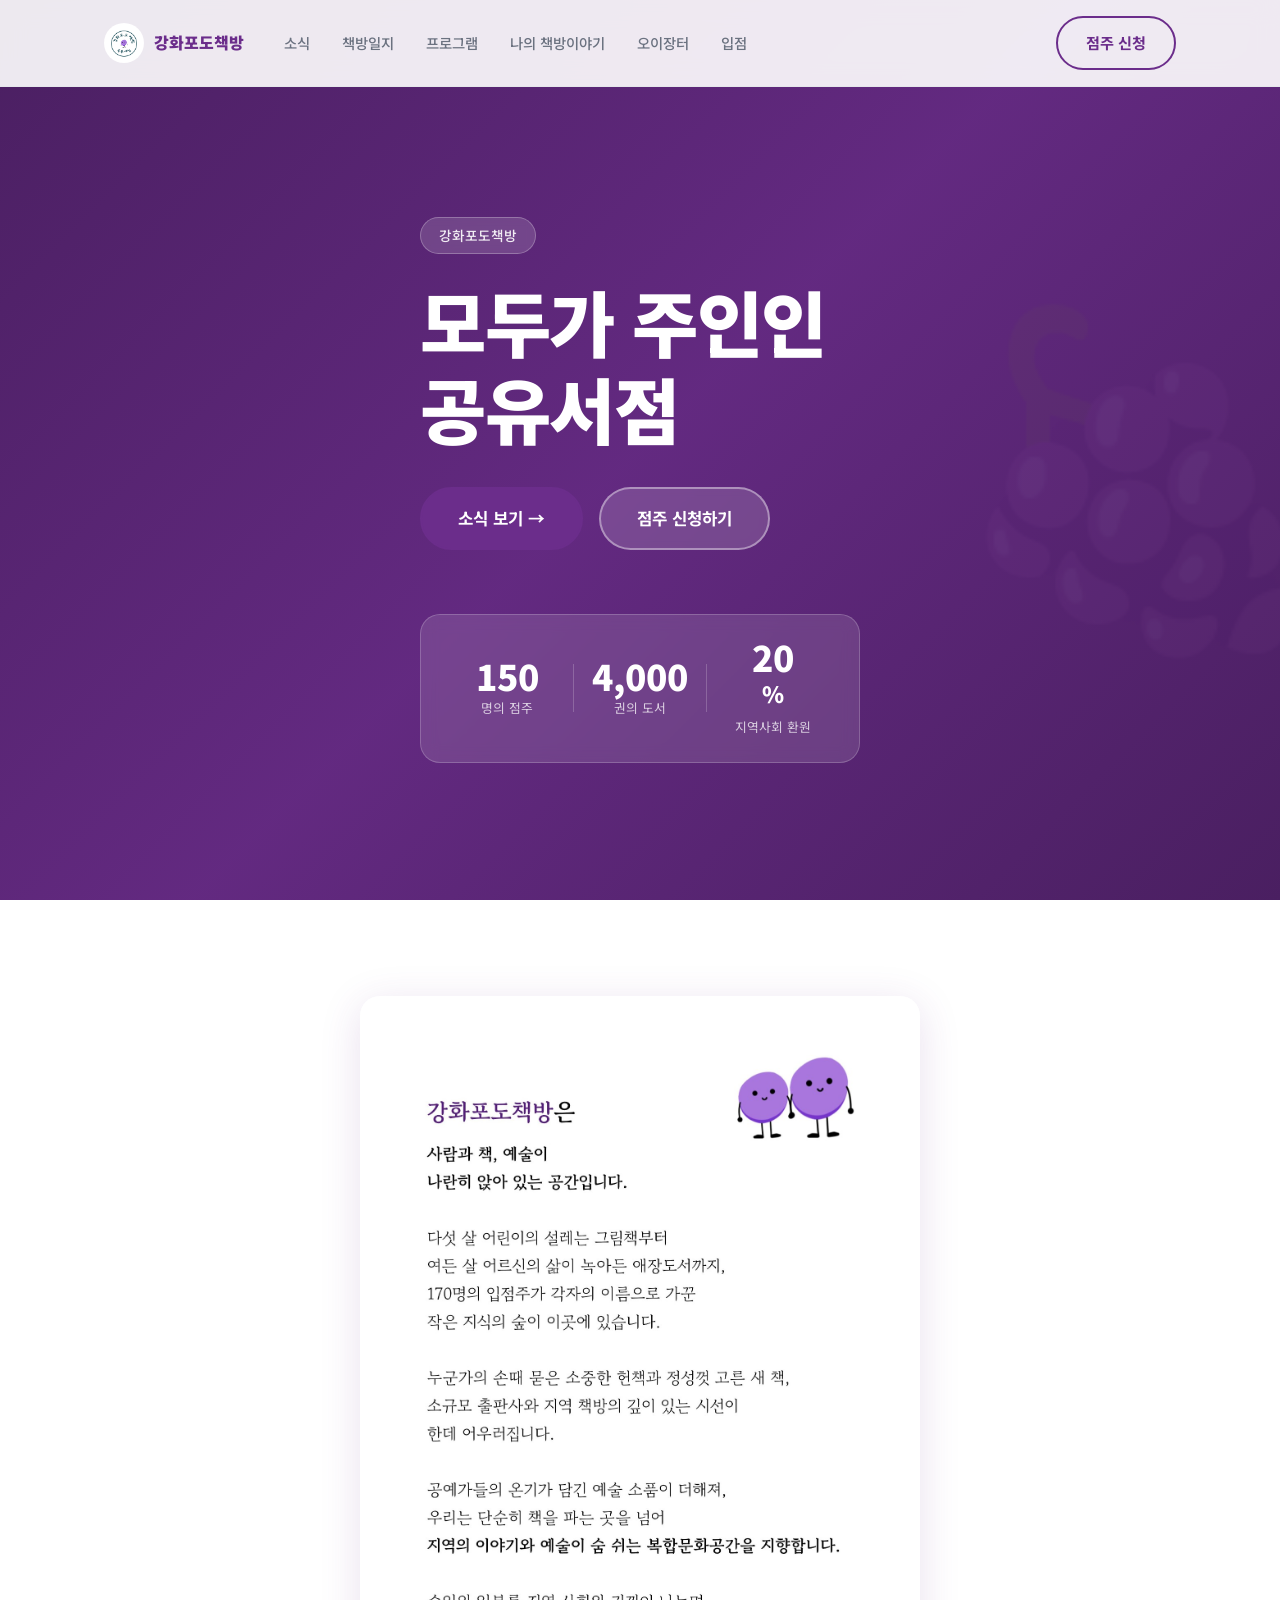
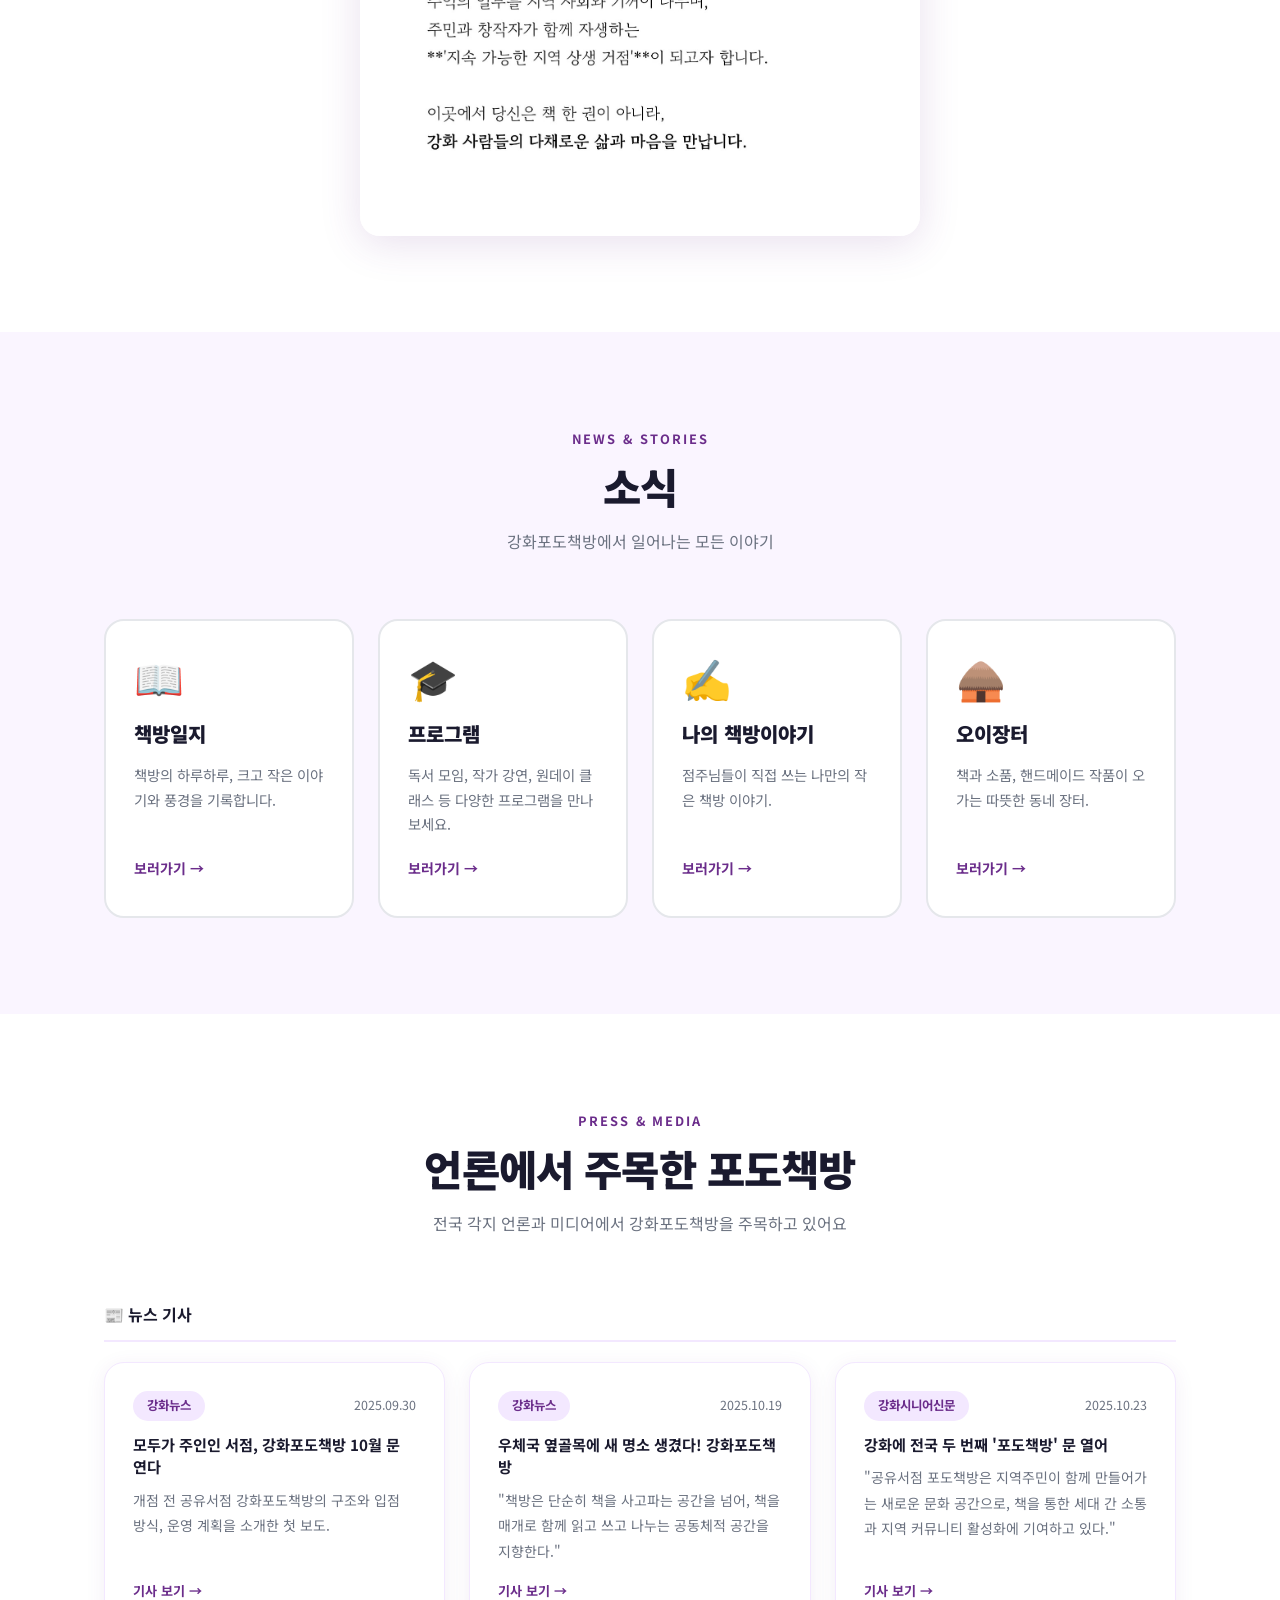
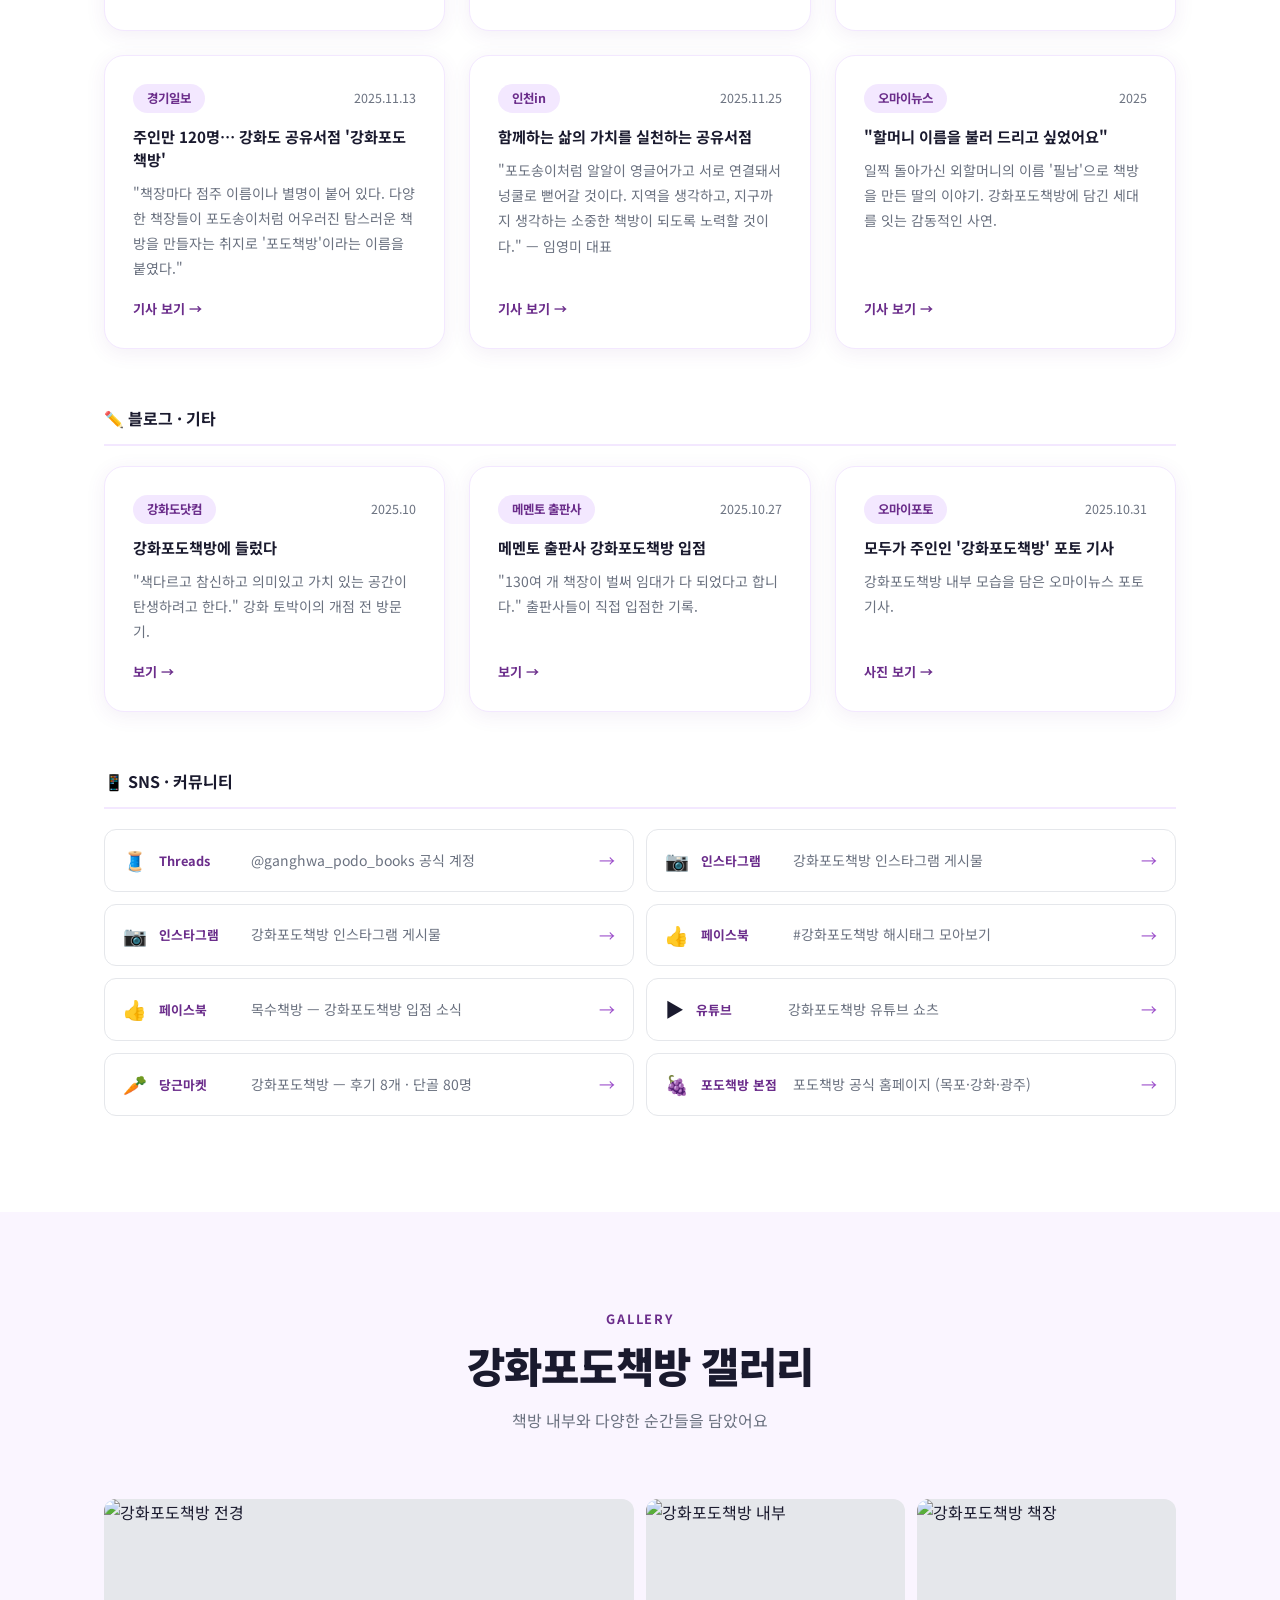
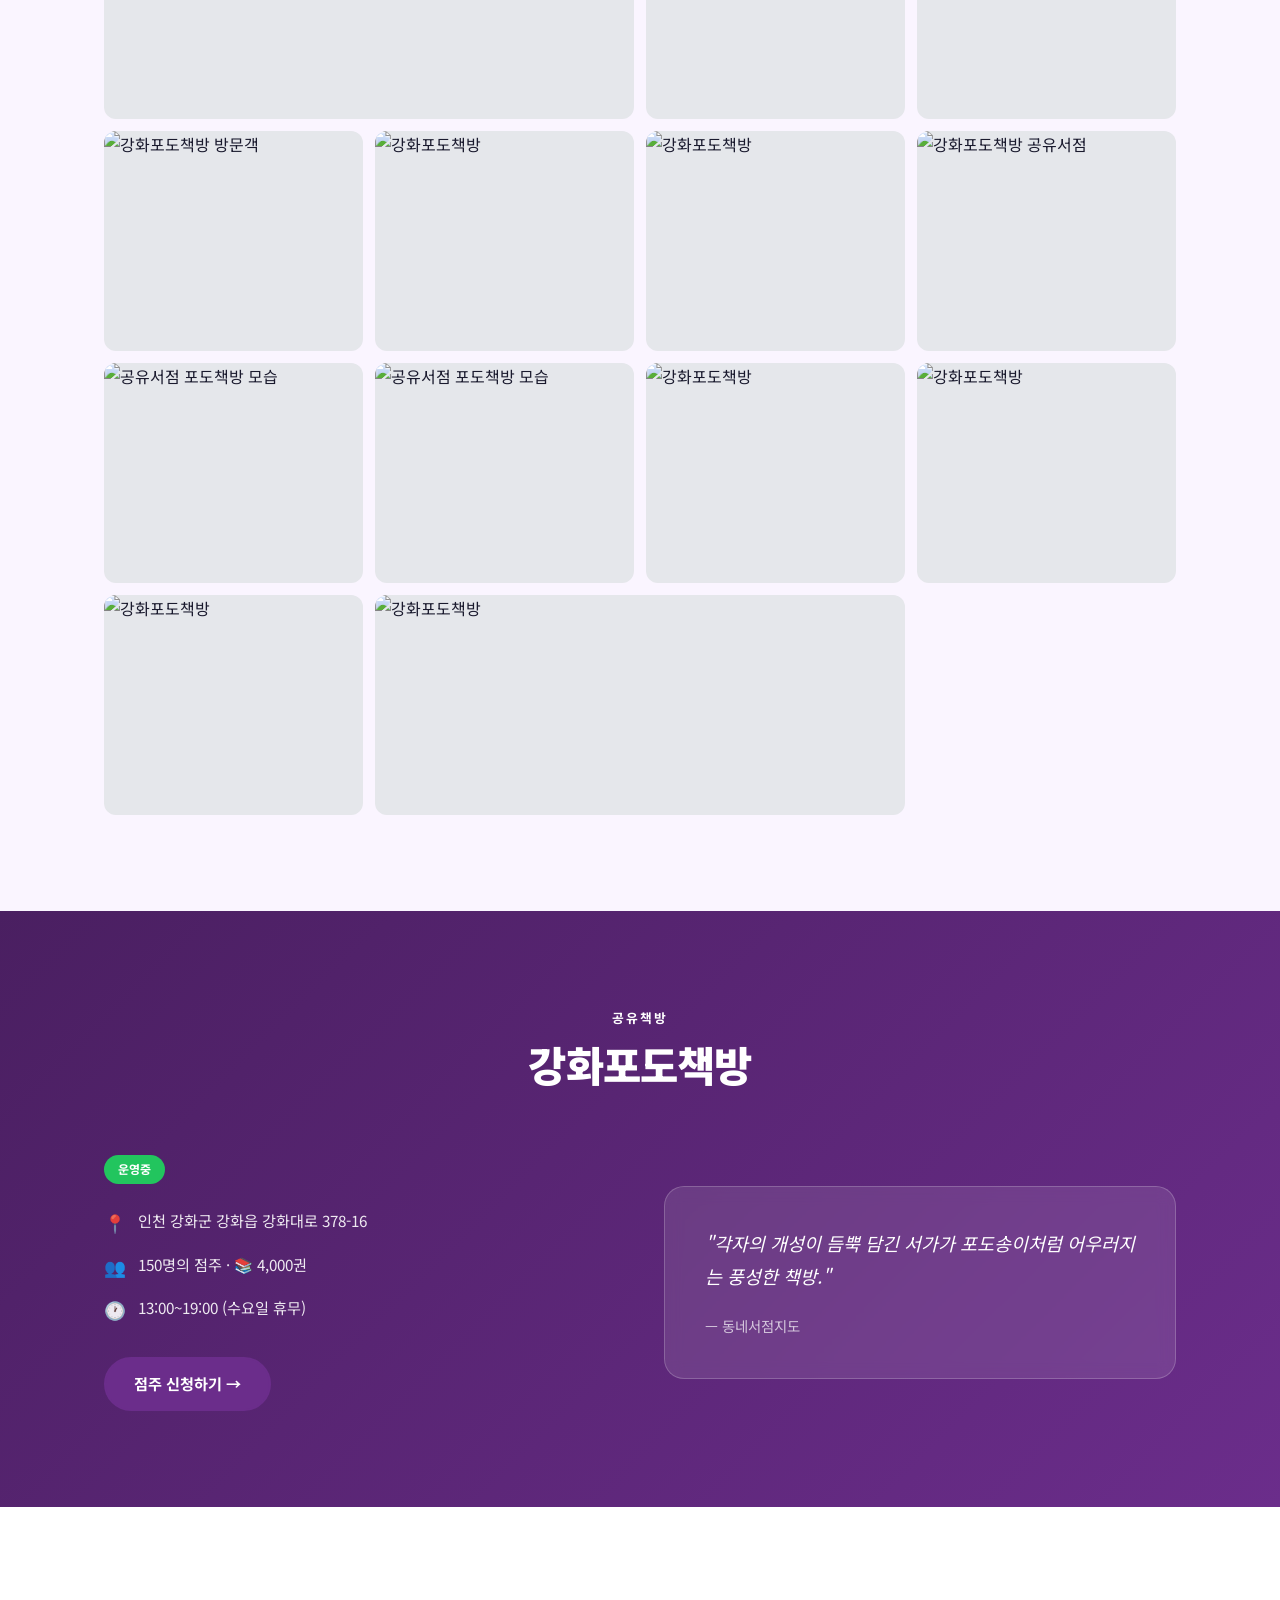
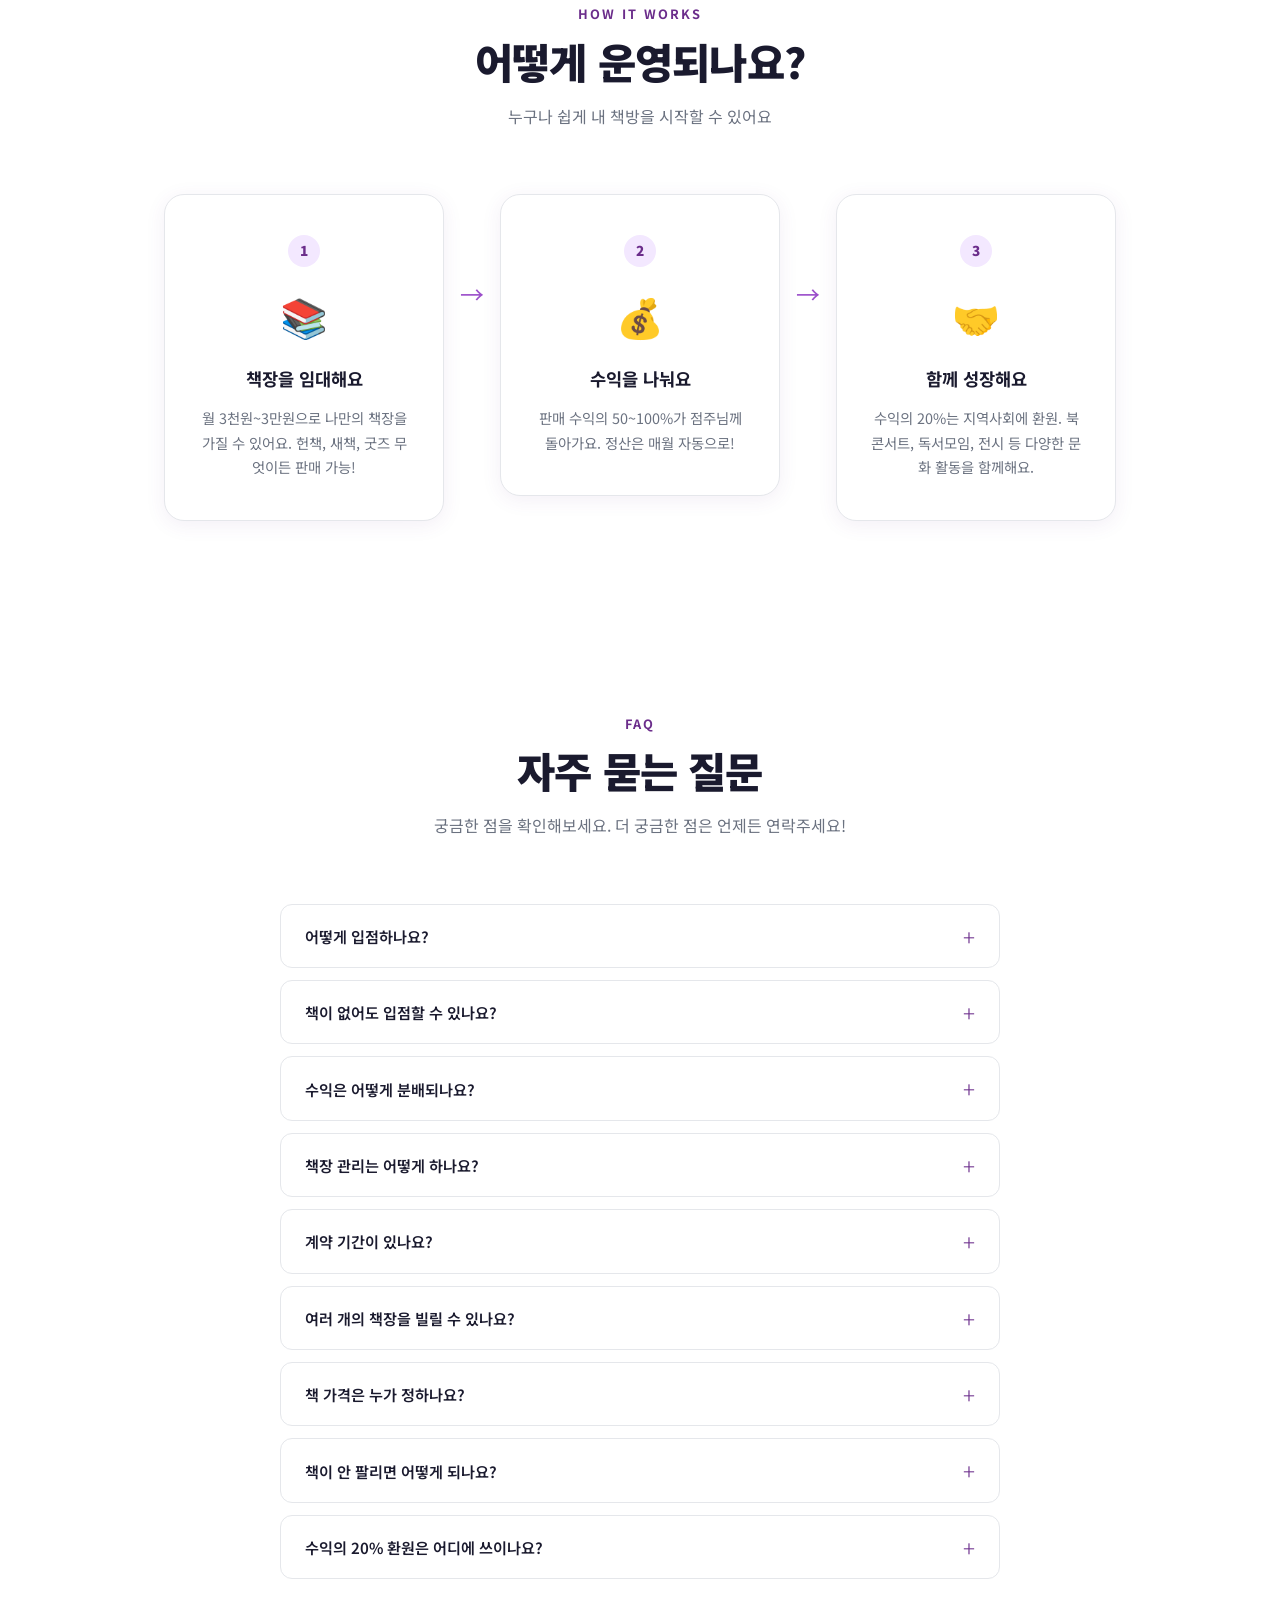
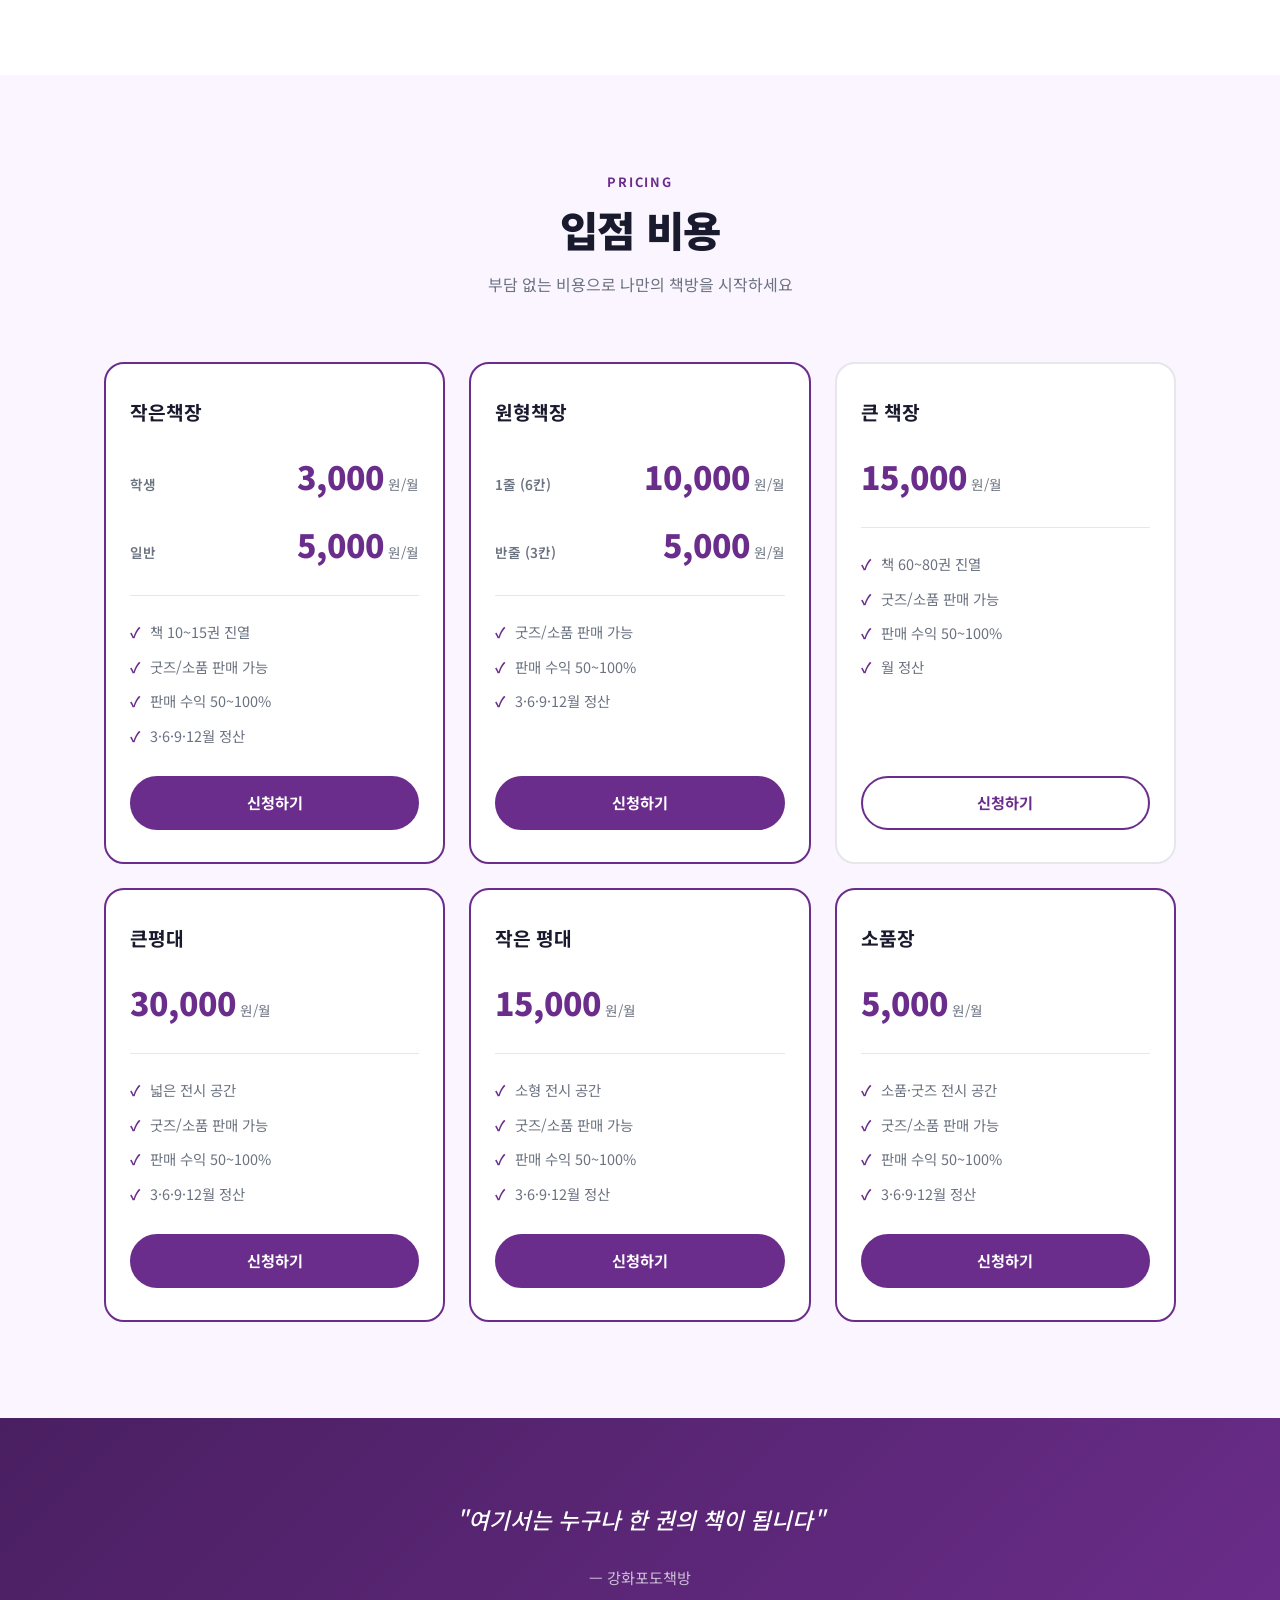
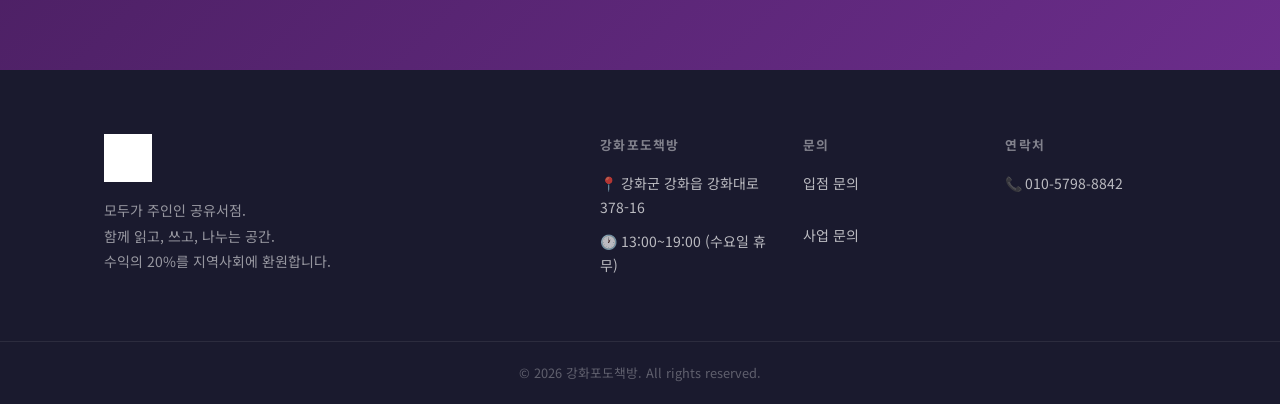
==== commit 5afca23e: "입점비용 카드 전면 수정 및 대표 인용구 교체 Made-with: Cursor" ====
--- a/index.html
+++ b/index.html
@@ -20,14 +20,12 @@
         <span class="header__logo-text">강화포도책방</span>
       </a>
       <nav class="header__nav" id="headerNav">
-        <a href="#how">운영방식</a>
-        <a href="#pricing">입점비용</a>
-        <a href="#press">언론보도</a>
-        <a href="#gallery">갤러리</a>
-        <a href="#faq">Q&amp;A</a>
+        <a href="#news">소식</a>
+        <a href="journal.html">책방일지</a>
         <a href="program.html">프로그램</a>
         <a href="story.html">나의 책방이야기</a>
         <a href="market.html">오이장터</a>
+        <a href="#pricing">입점</a>
       </nav>
       <div class="header__actions">
         <a href="#pricing" class="btn btn--outline">점주 신청</a>
@@ -47,8 +45,8 @@
         <!-- TODO: 공예작가님 소개 내용 입력 예정 -->
       </p>
       <div class="hero__actions">
-        <a href="#pricing" class="btn btn--primary btn--lg">점주 신청하기 →</a>
-        <a href="#how" class="btn btn--ghost btn--lg">운영방식 보기</a>
+        <a href="#news" class="btn btn--primary btn--lg">소식 보기 →</a>
+        <a href="#pricing" class="btn btn--ghost btn--lg">점주 신청하기</a>
       </div>
       <div class="hero__stats">
         <div class="stat">
@@ -82,38 +80,277 @@
     </div>
   </section>
 
-  <!-- 운영 방식 -->
-  <section class="section" id="how">
+  <!-- 소식 -->
+  <section class="section section--light" id="news">
     <div class="container">
       <div class="section__header">
-        <p class="section__eyebrow">How it works</p>
-        <h2 class="section__title">어떻게 운영되나요?</h2>
-        <p class="section__sub">누구나 쉽게 내 책방을 시작할 수 있어요</p>
-      </div>
-      <div class="steps">
-        <div class="step">
-          <div class="step__num">1</div>
-          <div class="step__icon">📚</div>
-          <h3 class="step__title">책장을 임대해요</h3>
-          <p class="step__desc">월 3천원~3만원으로 나만의 책장을 가질 수 있어요. 헌책, 새책, 굿즈 무엇이든 판매 가능!</p>
-        </div>
-        <div class="step__arrow" aria-hidden="true">→</div>
-        <div class="step">
-          <div class="step__num">2</div>
-          <div class="step__icon">💰</div>
-          <h3 class="step__title">수익을 나눠요</h3>
-          <p class="step__desc">판매 수익의 50~100%가 점주님께 돌아가요. 정산은 매월 자동으로!</p>
-        </div>
-        <div class="step__arrow" aria-hidden="true">→</div>
-        <div class="step">
-          <div class="step__num">3</div>
-          <div class="step__icon">🤝</div>
-          <h3 class="step__title">함께 성장해요</h3>
-          <p class="step__desc">수익의 20%는 지역사회에 환원. 북콘서트, 독서모임, 전시 등 다양한 문화 활동을 함께해요.</p>
-        </div>
-      </div>
-    </div>
-  </section>
+        <p class="section__eyebrow">News &amp; Stories</p>
+        <h2 class="section__title">소식</h2>
+        <p class="section__sub">강화포도책방에서 일어나는 모든 이야기</p>
+      </div>
+      <div class="news-grid">
+        <a href="journal.html" class="news-card">
+          <div class="news-card__icon">📖</div>
+          <h3 class="news-card__title">책방일지</h3>
+          <p class="news-card__desc">책방의 하루하루, 크고 작은 이야기와 풍경을 기록합니다.</p>
+          <span class="news-card__link">보러가기 →</span>
+        </a>
+        <a href="program.html" class="news-card">
+          <div class="news-card__icon">🎓</div>
+          <h3 class="news-card__title">프로그램</h3>
+          <p class="news-card__desc">독서 모임, 작가 강연, 원데이 클래스 등 다양한 프로그램을 만나보세요.</p>
+          <span class="news-card__link">보러가기 →</span>
+        </a>
+        <a href="story.html" class="news-card">
+          <div class="news-card__icon">✍️</div>
+          <h3 class="news-card__title">나의 책방이야기</h3>
+          <p class="news-card__desc">점주님들이 직접 쓰는 나만의 작은 책방 이야기.</p>
+          <span class="news-card__link">보러가기 →</span>
+        </a>
+        <a href="market.html" class="news-card">
+          <div class="news-card__icon">🛖</div>
+          <h3 class="news-card__title">오이장터</h3>
+          <p class="news-card__desc">책과 소품, 핸드메이드 작품이 오가는 따뜻한 동네 장터.</p>
+          <span class="news-card__link">보러가기 →</span>
+        </a>
+      </div>
+    </div>
+  </section>
+
+  <!-- 언론 보도 -->
+  <section class="section" id="press">
+    <div class="container">
+      <div class="section__header">
+        <p class="section__eyebrow">Press &amp; Media</p>
+        <h2 class="section__title">언론에서 주목한 포도책방</h2>
+        <p class="section__sub">전국 각지 언론과 미디어에서 강화포도책방을 주목하고 있어요</p>
+      </div>
+
+      <!-- 뉴스 기사 -->
+      <div class="press-category">
+        <h3 class="press-category__title">📰 뉴스 기사</h3>
+        <div class="press-grid">
+          <a class="press-card press-card--link" href="http://www.ganghwanews.co.kr/news/articleView.html?idxno=10854" target="_blank" rel="noopener">
+            <div class="press-card__top">
+              <div class="press-card__source">강화뉴스</div>
+              <span class="press-card__date">2025.09.30</span>
+            </div>
+            <h3 class="press-card__title">모두가 주인인 서점, 강화포도책방 10월 문 연다</h3>
+            <p class="press-card__quote">개점 전 공유서점 강화포도책방의 구조와 입점 방식, 운영 계획을 소개한 첫 보도.</p>
+            <span class="press-card__link-hint">기사 보기 →</span>
+          </a>
+          <a class="press-card press-card--link" href="http://www.ganghwanews.co.kr/news/articleView.html?idxno=10891" target="_blank" rel="noopener">
+            <div class="press-card__top">
+              <div class="press-card__source">강화뉴스</div>
+              <span class="press-card__date">2025.10.19</span>
+            </div>
+            <h3 class="press-card__title">우체국 옆골목에 새 명소 생겼다! 강화포도책방</h3>
+            <p class="press-card__quote">"책방은 단순히 책을 사고파는 공간을 넘어, 책을 매개로 함께 읽고 쓰고 나누는 공동체적 공간을 지향한다."</p>
+            <span class="press-card__link-hint">기사 보기 →</span>
+          </a>
+          <a class="press-card press-card--link" href="https://ganghwa-senior.com/main-news/12596/" target="_blank" rel="noopener">
+            <div class="press-card__top">
+              <div class="press-card__source">강화시니어신문</div>
+              <span class="press-card__date">2025.10.23</span>
+            </div>
+            <h3 class="press-card__title">강화에 전국 두 번째 '포도책방' 문 열어</h3>
+            <p class="press-card__quote">"공유서점 포도책방은 지역주민이 함께 만들어가는 새로운 문화 공간으로, 책을 통한 세대 간 소통과 지역 커뮤니티 활성화에 기여하고 있다."</p>
+            <span class="press-card__link-hint">기사 보기 →</span>
+          </a>
+          <a class="press-card press-card--link" href="https://www.kyeonggi.com/article/20251113580087" target="_blank" rel="noopener">
+            <div class="press-card__top">
+              <div class="press-card__source">경기일보</div>
+              <span class="press-card__date">2025.11.13</span>
+            </div>
+            <h3 class="press-card__title">주인만 120명… 강화도 공유서점 '강화포도책방'</h3>
+            <p class="press-card__quote">"책장마다 점주 이름이나 별명이 붙어 있다. 다양한 책장들이 포도송이처럼 어우러진 탐스러운 책방을 만들자는 취지로 '포도책방'이라는 이름을 붙였다."</p>
+            <span class="press-card__link-hint">기사 보기 →</span>
+          </a>
+          <a class="press-card press-card--link" href="https://www.incheonin.com/news/articleView.html?idxno=113939" target="_blank" rel="noopener">
+            <div class="press-card__top">
+              <div class="press-card__source">인천in</div>
+              <span class="press-card__date">2025.11.25</span>
+            </div>
+            <h3 class="press-card__title">함께하는 삶의 가치를 실천하는 공유서점</h3>
+            <p class="press-card__quote">"포도송이처럼 알알이 영글어가고 서로 연결돼서 넝쿨로 뻗어갈 것이다. 지역을 생각하고, 지구까지 생각하는 소중한 책방이 되도록 노력할 것이다." — 임영미 대표</p>
+            <span class="press-card__link-hint">기사 보기 →</span>
+          </a>
+          <a class="press-card press-card--link" href="https://star.ohmynews.com/NWS_Web/view/at_pg.aspx?CNTN_CD=A0003178965" target="_blank" rel="noopener">
+            <div class="press-card__top">
+              <div class="press-card__source">오마이뉴스</div>
+              <span class="press-card__date">2025</span>
+            </div>
+            <h3 class="press-card__title">"할머니 이름을 불러 드리고 싶었어요"</h3>
+            <p class="press-card__quote">일찍 돌아가신 외할머니의 이름 '필남'으로 책방을 만든 딸의 이야기. 강화포도책방에 담긴 세대를 잇는 감동적인 사연.</p>
+            <span class="press-card__link-hint">기사 보기 →</span>
+          </a>
+        </div>
+      </div>
+
+      <!-- 블로그·기타 -->
+      <div class="press-category">
+        <h3 class="press-category__title">✏️ 블로그 · 기타</h3>
+        <div class="press-grid press-grid--3">
+          <a class="press-card press-card--link" href="https://www.ganghwado.com/572" target="_blank" rel="noopener">
+            <div class="press-card__top">
+              <div class="press-card__source">강화도닷컴</div>
+              <span class="press-card__date">2025.10</span>
+            </div>
+            <h3 class="press-card__title">강화포도책방에 들렀다</h3>
+            <p class="press-card__quote">"색다르고 참신하고 의미있고 가치 있는 공간이 탄생하려고 한다." 강화 토박이의 개점 전 방문기.</p>
+            <span class="press-card__link-hint">보기 →</span>
+          </a>
+          <a class="press-card press-card--link" href="https://mementopub.tistory.com/197" target="_blank" rel="noopener">
+            <div class="press-card__top">
+              <div class="press-card__source">메멘토 출판사</div>
+              <span class="press-card__date">2025.10.27</span>
+            </div>
+            <h3 class="press-card__title">메멘토 출판사 강화포도책방 입점</h3>
+            <p class="press-card__quote">"130여 개 책장이 벌써 임대가 다 되었다고 합니다." 출판사들이 직접 입점한 기록.</p>
+            <span class="press-card__link-hint">보기 →</span>
+          </a>
+          <a class="press-card press-card--link" href="https://www.ohmynews.com/NWS_Web/View/img_pg.aspx?CNTN_CD=IE003542324" target="_blank" rel="noopener">
+            <div class="press-card__top">
+              <div class="press-card__source">오마이포토</div>
+              <span class="press-card__date">2025.10.31</span>
+            </div>
+            <h3 class="press-card__title">모두가 주인인 '강화포도책방' 포토 기사</h3>
+            <p class="press-card__quote">강화포도책방 내부 모습을 담은 오마이뉴스 포토 기사.</p>
+            <span class="press-card__link-hint">사진 보기 →</span>
+          </a>
+        </div>
+      </div>
+
+      <!-- SNS · 커뮤니티 -->
+      <div class="press-category">
+        <h3 class="press-category__title">📱 SNS · 커뮤니티</h3>
+        <div class="press-links">
+          <a class="press-link-item" href="https://www.threads.com/@ganghwa_podo_books" target="_blank" rel="noopener">
+            <span class="press-link-item__icon">🧵</span>
+            <span class="press-link-item__platform">Threads</span>
+            <span class="press-link-item__desc">@ganghwa_podo_books 공식 계정</span>
+            <span class="press-link-item__arrow">→</span>
+          </a>
+          <a class="press-link-item" href="https://www.instagram.com/p/DQViJusE5jD/" target="_blank" rel="noopener">
+            <span class="press-link-item__icon">📷</span>
+            <span class="press-link-item__platform">인스타그램</span>
+            <span class="press-link-item__desc">강화포도책방 인스타그램 게시물</span>
+            <span class="press-link-item__arrow">→</span>
+          </a>
+          <a class="press-link-item" href="https://www.instagram.com/p/DVk-oFikzSO/" target="_blank" rel="noopener">
+            <span class="press-link-item__icon">📷</span>
+            <span class="press-link-item__platform">인스타그램</span>
+            <span class="press-link-item__desc">강화포도책방 인스타그램 게시물</span>
+            <span class="press-link-item__arrow">→</span>
+          </a>
+          <a class="press-link-item" href="https://www.facebook.com/hashtag/%EA%B0%95%ED%99%94%ED%8F%AC%EB%8F%84%EC%B1%85%EB%B0%A9/?entry_point=6" target="_blank" rel="noopener">
+            <span class="press-link-item__icon">👍</span>
+            <span class="press-link-item__platform">페이스북</span>
+            <span class="press-link-item__desc">#강화포도책방 해시태그 모아보기</span>
+            <span class="press-link-item__arrow">→</span>
+          </a>
+          <a class="press-link-item" href="https://www.facebook.com/moksubooks/posts/1459175379548500/" target="_blank" rel="noopener">
+            <span class="press-link-item__icon">👍</span>
+            <span class="press-link-item__platform">페이스북</span>
+            <span class="press-link-item__desc">목수책방 — 강화포도책방 입점 소식</span>
+            <span class="press-link-item__arrow">→</span>
+          </a>
+          <a class="press-link-item" href="https://www.youtube.com/shorts/x8H9cabKmtM" target="_blank" rel="noopener">
+            <span class="press-link-item__icon">▶️</span>
+            <span class="press-link-item__platform">유튜브</span>
+            <span class="press-link-item__desc">강화포도책방 유튜브 쇼츠</span>
+            <span class="press-link-item__arrow">→</span>
+          </a>
+          <a class="press-link-item" href="https://www.daangn.com/kr/local-profile/%EA%B0%95%ED%99%94%ED%8F%AC%EB%8F%84%EC%B1%85%EB%B0%A9-54bny7qqiuf7/" target="_blank" rel="noopener">
+            <span class="press-link-item__icon">🥕</span>
+            <span class="press-link-item__platform">당근마켓</span>
+            <span class="press-link-item__desc">강화포도책방 — 후기 8개 · 단골 80명</span>
+            <span class="press-link-item__arrow">→</span>
+          </a>
+          <a class="press-link-item" href="https://podobooks.com/" target="_blank" rel="noopener">
+            <span class="press-link-item__icon">🍇</span>
+            <span class="press-link-item__platform">포도책방 본점</span>
+            <span class="press-link-item__desc">포도책방 공식 홈페이지 (목포·강화·광주)</span>
+            <span class="press-link-item__arrow">→</span>
+          </a>
+        </div>
+      </div>
+
+    </div>
+  </section>
+
+  <!-- 갤러리 -->
+  <section class="section section--light" id="gallery">
+    <div class="container">
+      <div class="section__header">
+        <p class="section__eyebrow">Gallery</p>
+        <h2 class="section__title">강화포도책방 갤러리</h2>
+        <p class="section__sub">책방 내부와 다양한 순간들을 담았어요</p>
+      </div>
+      <div class="gallery-grid">
+        <div class="gallery-item gallery-item--wide" onclick="openLightbox(this)">
+          <img src="images/YlMzamNuQ1ZyUFN2X2tUYzhSMjBD.jpeg" alt="강화포도책방 전경" loading="lazy" />
+          <div class="gallery-item__overlay"><span>강화포도책방</span></div>
+        </div>
+        <div class="gallery-item" onclick="openLightbox(this)">
+          <img src="images/20251113580147.jpeg" alt="강화포도책방 내부" loading="lazy" />
+          <div class="gallery-item__overlay"><span>책방 내부</span></div>
+        </div>
+        <div class="gallery-item" onclick="openLightbox(this)">
+          <img src="images/IE003542324_STD.jpg" alt="강화포도책방 책장" loading="lazy" />
+          <div class="gallery-item__overlay"><span>책장 풍경</span></div>
+        </div>
+        <div class="gallery-item" onclick="openLightbox(this)">
+          <img src="images/IE003542313_STD.jpg" alt="강화포도책방 방문객" loading="lazy" />
+          <div class="gallery-item__overlay"><span>방문객과 책</span></div>
+        </div>
+        <div class="gallery-item" onclick="openLightbox(this)">
+          <img src="images/MzY4YWUzNjEyYzdkOGE4NjdmYmZmMzI2ZTc4NTFmYTk0MDgwOWZiMDY4ODgwMjdkNzc2M2QxMTRhNWFiYzBjOV8wLmpwZWc=.jpeg" alt="강화포도책방" loading="lazy" />
+          <div class="gallery-item__overlay"><span>포도책방</span></div>
+        </div>
+        <div class="gallery-item" onclick="openLightbox(this)">
+          <img src="images/THJOS3BsMkluTEQ3NVFfcmVJNFVm.jpeg" alt="강화포도책방" loading="lazy" />
+          <div class="gallery-item__overlay"><span>포도책방</span></div>
+        </div>
+        <div class="gallery-item" onclick="openLightbox(this)">
+          <img src="images/113939_175963_181.jpg" alt="강화포도책방 공유서점" loading="lazy" />
+          <div class="gallery-item__overlay"><span>공유서점</span></div>
+        </div>
+        <div class="gallery-item" onclick="openLightbox(this)">
+          <img src="images/1.-공유서점-포도책방-모습.-사진왕영분-1.jpg" alt="공유서점 포도책방 모습" loading="lazy" />
+          <div class="gallery-item__overlay"><span>포도책방 모습</span></div>
+        </div>
+        <div class="gallery-item" onclick="openLightbox(this)">
+          <img src="images/1.-공유서점-포도책방-모습.-사진왕영분-1 (1).jpg" alt="공유서점 포도책방 모습" loading="lazy" />
+          <div class="gallery-item__overlay"><span>포도책방 모습</span></div>
+        </div>
+        <div class="gallery-item" onclick="openLightbox(this)">
+          <img src="images/unnamed.jpg" alt="강화포도책방" loading="lazy" />
+          <div class="gallery-item__overlay"><span>포도책방</span></div>
+        </div>
+        <div class="gallery-item" onclick="openLightbox(this)">
+          <img src="images/unnamed (1).jpg" alt="강화포도책방" loading="lazy" />
+          <div class="gallery-item__overlay"><span>포도책방</span></div>
+        </div>
+        <div class="gallery-item" onclick="openLightbox(this)">
+          <img src="images/unnamed (2).jpg" alt="강화포도책방" loading="lazy" />
+          <div class="gallery-item__overlay"><span>포도책방</span></div>
+        </div>
+        <div class="gallery-item gallery-item--wide" onclick="openLightbox(this)">
+          <img src="images/unnamed.png" alt="강화포도책방" loading="lazy" />
+          <div class="gallery-item__overlay"><span>포도책방</span></div>
+        </div>
+      </div>
+    </div>
+  </section>
+
+  <!-- 라이트박스 -->
+  <div class="lightbox" id="lightbox" onclick="closeLightbox()">
+    <button class="lightbox__close" onclick="closeLightbox()">✕</button>
+    <button class="lightbox__prev" onclick="event.stopPropagation(); moveLightbox(-1)">‹</button>
+    <button class="lightbox__next" onclick="event.stopPropagation(); moveLightbox(1)">›</button>
+    <img class="lightbox__img" id="lightboxImg" src="" alt="" />
+  </div>
 
   <!-- 강화점 소개 -->
   <section class="section section--grape" id="branch">
@@ -152,6 +389,133 @@
     </div>
   </section>
 
+  <!-- 운영 방식 -->
+  <section class="section" id="how">
+    <div class="container">
+      <div class="section__header">
+        <p class="section__eyebrow">How it works</p>
+        <h2 class="section__title">어떻게 운영되나요?</h2>
+        <p class="section__sub">누구나 쉽게 내 책방을 시작할 수 있어요</p>
+      </div>
+      <div class="steps">
+        <div class="step">
+          <div class="step__num">1</div>
+          <div class="step__icon">📚</div>
+          <h3 class="step__title">책장을 임대해요</h3>
+          <p class="step__desc">월 3천원~3만원으로 나만의 책장을 가질 수 있어요. 헌책, 새책, 굿즈 무엇이든 판매 가능!</p>
+        </div>
+        <div class="step__arrow" aria-hidden="true">→</div>
+        <div class="step">
+          <div class="step__num">2</div>
+          <div class="step__icon">💰</div>
+          <h3 class="step__title">수익을 나눠요</h3>
+          <p class="step__desc">판매 수익의 50~100%가 점주님께 돌아가요. 정산은 매월 자동으로!</p>
+        </div>
+        <div class="step__arrow" aria-hidden="true">→</div>
+        <div class="step">
+          <div class="step__num">3</div>
+          <div class="step__icon">🤝</div>
+          <h3 class="step__title">함께 성장해요</h3>
+          <p class="step__desc">수익의 20%는 지역사회에 환원. 북콘서트, 독서모임, 전시 등 다양한 문화 활동을 함께해요.</p>
+        </div>
+      </div>
+    </div>
+  </section>
+
+  <!-- FAQ -->
+  <section class="section" id="faq">
+    <div class="container">
+      <div class="section__header">
+        <p class="section__eyebrow">FAQ</p>
+        <h2 class="section__title">자주 묻는 질문</h2>
+        <p class="section__sub">궁금한 점을 확인해보세요. 더 궁금한 점은 언제든 연락주세요!</p>
+      </div>
+      <div class="faq-list">
+        <div class="faq-item">
+          <button class="faq-item__question" aria-expanded="false">
+            어떻게 입점하나요?
+            <span class="faq-item__icon">+</span>
+          </button>
+          <div class="faq-item__answer">
+            <p>이 페이지에서 원하시는 플랜의 신청하기 버튼을 누르시거나, 직접 방문하셔서 상담받으실 수 있습니다. 원하시는 책장 크기와 위치를 선택하시면, 바로 입점 가능합니다.</p>
+          </div>
+        </div>
+        <div class="faq-item">
+          <button class="faq-item__question" aria-expanded="false">
+            책이 없어도 입점할 수 있나요?
+            <span class="faq-item__icon">+</span>
+          </button>
+          <div class="faq-item__answer">
+            <p>네, 가능합니다! 책뿐만 아니라 직접 만든 굿즈, 소품, 그림 등도 판매할 수 있습니다. 자신만의 개성 있는 공간으로 꾸며보세요.</p>
+          </div>
+        </div>
+        <div class="faq-item">
+          <button class="faq-item__question" aria-expanded="false">
+            수익은 어떻게 분배되나요?
+            <span class="faq-item__icon">+</span>
+          </button>
+          <div class="faq-item__answer">
+            <p>헌책은 50:50, 새책은 85~100% 점주님께 돌아갑니다. 포도책방을 통해 주문한 새책은 100% 점주 수익입니다. 정산은 매월 진행됩니다.</p>
+          </div>
+        </div>
+        <div class="faq-item">
+          <button class="faq-item__question" aria-expanded="false">
+            책장 관리는 어떻게 하나요?
+            <span class="faq-item__icon">+</span>
+          </button>
+          <div class="faq-item__answer">
+            <p>판매, 재고관리, 정산 등 모든 운영은 책방에서 대행해드립니다. 점주님은 한 달에 한 번 정도 책장 정리만 해주시면 됩니다.</p>
+          </div>
+        </div>
+        <div class="faq-item">
+          <button class="faq-item__question" aria-expanded="false">
+            계약 기간이 있나요?
+            <span class="faq-item__icon">+</span>
+          </button>
+          <div class="faq-item__answer">
+            <p>최소 1개월부터 가능합니다. 언제든 해지 가능하며, 해지 시 남은 기간 이용료는 환불해드립니다.</p>
+          </div>
+        </div>
+        <div class="faq-item">
+          <button class="faq-item__question" aria-expanded="false">
+            여러 개의 책장을 빌릴 수 있나요?
+            <span class="faq-item__icon">+</span>
+          </button>
+          <div class="faq-item__answer">
+            <p>네! 원하시는 만큼 여러 책장을 임대하실 수 있습니다. 여러 지점에 동시에 입점하는 것도 가능합니다.</p>
+          </div>
+        </div>
+        <div class="faq-item">
+          <button class="faq-item__question" aria-expanded="false">
+            책 가격은 누가 정하나요?
+            <span class="faq-item__icon">+</span>
+          </button>
+          <div class="faq-item__answer">
+            <p>점주님이 직접 정합니다. 헌책의 경우 보통 정가의 50% 내외로 책정하시는 분이 많지만, 자유롭게 정하실 수 있습니다.</p>
+          </div>
+        </div>
+        <div class="faq-item">
+          <button class="faq-item__question" aria-expanded="false">
+            책이 안 팔리면 어떻게 되나요?
+            <span class="faq-item__icon">+</span>
+          </button>
+          <div class="faq-item__answer">
+            <p>책장 임대료 외에 추가 비용은 없습니다. 책이 안 팔려도 부담 없이 계속 진열해두실 수 있어요.</p>
+          </div>
+        </div>
+        <div class="faq-item">
+          <button class="faq-item__question" aria-expanded="false">
+            수익의 20% 환원은 어디에 쓰이나요?
+            <span class="faq-item__icon">+</span>
+          </button>
+          <div class="faq-item__answer">
+            <p>지역 도서관 기증, 소외계층 독서 지원, 지역 문화 행사 후원 등에 사용됩니다. 포도책방은 수익을 지역사회와 나누는 사회적 책방을 지향합니다.</p>
+          </div>
+        </div>
+      </div>
+    </div>
+  </section>
+
   <!-- 입점 비용 -->
   <section class="section section--light" id="pricing">
     <div class="container">
@@ -161,9 +525,8 @@
         <p class="section__sub">부담 없는 비용으로 나만의 책방을 시작하세요</p>
       </div>
       <div class="pricing-grid">
-        <div class="pricing-card">
-          <div class="pricing-card__size">소형</div>
-          <h3 class="pricing-card__name">미니 책장</h3>
+        <div class="pricing-card pricing-card--grape">
+          <h3 class="pricing-card__name">작은책장</h3>
           <div class="pricing-card__price-group">
             <div class="pricing-card__price-row">
               <span class="pricing-card__price-label">학생</span>
@@ -184,23 +547,32 @@
             <li>책 10~15권 진열</li>
             <li>굿즈/소품 판매 가능</li>
             <li>판매 수익 50~100%</li>
-            <li>월 정산</li>
-          </ul>
-          <a href="mailto:podobookshop@gmail.com?subject=강화포도책방 미니책장 입점 신청" class="btn btn--outline btn--full">신청하기</a>
-        </div>
-        <div class="pricing-card pricing-card--popular">
-          <div class="pricing-card__badge">인기</div>
-          <div class="pricing-card__size">원형</div>
+            <li>3·6·9·12월 정산</li>
+          </ul>
+          <a href="mailto:podobookshop@gmail.com?subject=강화포도책방 작은책장 입점 신청" class="btn btn--primary btn--full">신청하기</a>
+        </div>
+        <div class="pricing-card pricing-card--grape">
           <h3 class="pricing-card__name">원형책장</h3>
-          <div class="pricing-card__price">
-            <span class="pricing-card__amount">10,000</span>
-            <span class="pricing-card__unit">원/월</span>
+          <div class="pricing-card__price-group">
+            <div class="pricing-card__price-row">
+              <span class="pricing-card__price-label">1줄 (6칸)</span>
+              <div class="pricing-card__price-values">
+                <span class="pricing-card__amount">10,000</span>
+                <span class="pricing-card__unit">원/월</span>
+              </div>
+            </div>
+            <div class="pricing-card__price-row">
+              <span class="pricing-card__price-label">반줄 (3칸)</span>
+              <div class="pricing-card__price-values">
+                <span class="pricing-card__amount">5,000</span>
+                <span class="pricing-card__unit">원/월</span>
+              </div>
+            </div>
           </div>
           <ul class="pricing-card__features">
-            <li>책 30~40권 진열</li>
             <li>굿즈/소품 판매 가능</li>
             <li>판매 수익 50~100%</li>
-            <li>월 정산</li>
+            <li>3·6·9·12월 정산</li>
           </ul>
           <a href="mailto:podobookshop@gmail.com?subject=강화포도책방 원형책장 입점 신청" class="btn btn--primary btn--full">신청하기</a>
         </div>
@@ -218,8 +590,8 @@
           </ul>
           <a href="mailto:podobookshop@gmail.com?subject=강화포도책방 큰책장 입점 신청" class="btn btn--outline btn--full">신청하기</a>
         </div>
-        <div class="pricing-card">
-          <h3 class="pricing-card__name">평대</h3>
+        <div class="pricing-card pricing-card--grape">
+          <h3 class="pricing-card__name">큰평대</h3>
           <div class="pricing-card__price">
             <span class="pricing-card__amount">30,000</span>
             <span class="pricing-card__unit">원/월</span>
@@ -228,11 +600,11 @@
             <li>넓은 전시 공간</li>
             <li>굿즈/소품 판매 가능</li>
             <li>판매 수익 50~100%</li>
-            <li>월 정산</li>
-          </ul>
-          <a href="mailto:podobookshop@gmail.com?subject=강화포도책방 평대 입점 신청" class="btn btn--outline btn--full">신청하기</a>
-        </div>
-        <div class="pricing-card">
+            <li>3·6·9·12월 정산</li>
+          </ul>
+          <a href="mailto:podobookshop@gmail.com?subject=강화포도책방 큰평대 입점 신청" class="btn btn--primary btn--full">신청하기</a>
+        </div>
+        <div class="pricing-card pricing-card--grape">
           <h3 class="pricing-card__name">작은 평대</h3>
           <div class="pricing-card__price">
             <span class="pricing-card__amount">15,000</span>
@@ -242,11 +614,11 @@
             <li>소형 전시 공간</li>
             <li>굿즈/소품 판매 가능</li>
             <li>판매 수익 50~100%</li>
-            <li>월 정산</li>
-          </ul>
-          <a href="mailto:podobookshop@gmail.com?subject=강화포도책방 작은평대 입점 신청" class="btn btn--outline btn--full">신청하기</a>
-        </div>
-        <div class="pricing-card">
+            <li>3·6·9·12월 정산</li>
+          </ul>
+          <a href="mailto:podobookshop@gmail.com?subject=강화포도책방 작은평대 입점 신청" class="btn btn--primary btn--full">신청하기</a>
+        </div>
+        <div class="pricing-card pricing-card--grape">
           <h3 class="pricing-card__name">소품장</h3>
           <div class="pricing-card__price">
             <span class="pricing-card__amount">5,000</span>
@@ -256,338 +628,9 @@
             <li>소품·굿즈 전시 공간</li>
             <li>굿즈/소품 판매 가능</li>
             <li>판매 수익 50~100%</li>
-            <li>월 정산</li>
-          </ul>
-          <a href="mailto:podobookshop@gmail.com?subject=강화포도책방 소품장 입점 신청" class="btn btn--outline btn--full">신청하기</a>
-        </div>
-      </div>
-    </div>
-  </section>
-
-  <!-- 언론 보도 -->
-  <section class="section" id="press">
-    <div class="container">
-      <div class="section__header">
-        <p class="section__eyebrow">Press &amp; Media</p>
-        <h2 class="section__title">언론에서 주목한 포도책방</h2>
-        <p class="section__sub">전국 각지 언론과 미디어에서 강화포도책방을 주목하고 있어요</p>
-      </div>
-
-      <!-- 뉴스 기사 -->
-      <div class="press-category">
-        <h3 class="press-category__title">📰 뉴스 기사</h3>
-        <div class="press-grid">
-          <a class="press-card press-card--link" href="http://www.ganghwanews.co.kr/news/articleView.html?idxno=10854" target="_blank" rel="noopener">
-            <div class="press-card__top">
-              <div class="press-card__source">강화뉴스</div>
-              <span class="press-card__date">2025.09.30</span>
-            </div>
-            <h3 class="press-card__title">모두가 주인인 서점, 강화포도책방 10월 문 연다</h3>
-            <p class="press-card__quote">개점 전 공유서점 강화포도책방의 구조와 입점 방식, 운영 계획을 소개한 첫 보도.</p>
-            <span class="press-card__link-hint">기사 보기 →</span>
-          </a>
-          <a class="press-card press-card--link" href="http://www.ganghwanews.co.kr/news/articleView.html?idxno=10891" target="_blank" rel="noopener">
-            <div class="press-card__top">
-              <div class="press-card__source">강화뉴스</div>
-              <span class="press-card__date">2025.10.19</span>
-            </div>
-            <h3 class="press-card__title">우체국 옆골목에 새 명소 생겼다! 강화포도책방</h3>
-            <p class="press-card__quote">"책방은 단순히 책을 사고파는 공간을 넘어, 책을 매개로 함께 읽고 쓰고 나누는 공동체적 공간을 지향한다."</p>
-            <span class="press-card__link-hint">기사 보기 →</span>
-          </a>
-          <a class="press-card press-card--link" href="https://ganghwa-senior.com/main-news/12596/" target="_blank" rel="noopener">
-            <div class="press-card__top">
-              <div class="press-card__source">강화시니어신문</div>
-              <span class="press-card__date">2025.10.23</span>
-            </div>
-            <h3 class="press-card__title">강화에 전국 두 번째 '포도책방' 문 열어</h3>
-            <p class="press-card__quote">"공유서점 포도책방은 지역주민이 함께 만들어가는 새로운 문화 공간으로, 책을 통한 세대 간 소통과 지역 커뮤니티 활성화에 기여하고 있다."</p>
-            <span class="press-card__link-hint">기사 보기 →</span>
-          </a>
-          <a class="press-card press-card--link" href="https://www.kyeonggi.com/article/20251113580087" target="_blank" rel="noopener">
-            <div class="press-card__top">
-              <div class="press-card__source">경기일보</div>
-              <span class="press-card__date">2025.11.13</span>
-            </div>
-            <h3 class="press-card__title">주인만 120명… 강화도 공유서점 '강화포도책방'</h3>
-            <p class="press-card__quote">"책장마다 점주 이름이나 별명이 붙어 있다. 다양한 책장들이 포도송이처럼 어우러진 탐스러운 책방을 만들자는 취지로 '포도책방'이라는 이름을 붙였다."</p>
-            <span class="press-card__link-hint">기사 보기 →</span>
-          </a>
-          <a class="press-card press-card--link" href="https://www.incheonin.com/news/articleView.html?idxno=113939" target="_blank" rel="noopener">
-            <div class="press-card__top">
-              <div class="press-card__source">인천in</div>
-              <span class="press-card__date">2025.11.25</span>
-            </div>
-            <h3 class="press-card__title">함께하는 삶의 가치를 실천하는 공유서점</h3>
-            <p class="press-card__quote">"포도송이처럼 알알이 영글어가고 서로 연결돼서 넝쿨로 뻗어갈 것이다. 지역을 생각하고, 지구까지 생각하는 소중한 책방이 되도록 노력할 것이다." — 임영미 대표</p>
-            <span class="press-card__link-hint">기사 보기 →</span>
-          </a>
-          <a class="press-card press-card--link" href="https://star.ohmynews.com/NWS_Web/view/at_pg.aspx?CNTN_CD=A0003178965" target="_blank" rel="noopener">
-            <div class="press-card__top">
-              <div class="press-card__source">오마이뉴스</div>
-              <span class="press-card__date">2025</span>
-            </div>
-            <h3 class="press-card__title">"할머니 이름을 불러 드리고 싶었어요"</h3>
-            <p class="press-card__quote">일찍 돌아가신 외할머니의 이름 '필남'으로 책방을 만든 딸의 이야기. 강화포도책방에 담긴 세대를 잇는 감동적인 사연.</p>
-            <span class="press-card__link-hint">기사 보기 →</span>
-          </a>
-        </div>
-      </div>
-
-      <!-- 블로그·기타 -->
-      <div class="press-category">
-        <h3 class="press-category__title">✏️ 블로그 · 기타</h3>
-        <div class="press-grid press-grid--3">
-          <a class="press-card press-card--link" href="https://www.ganghwado.com/572" target="_blank" rel="noopener">
-            <div class="press-card__top">
-              <div class="press-card__source">강화도닷컴</div>
-              <span class="press-card__date">2025.10</span>
-            </div>
-            <h3 class="press-card__title">강화포도책방에 들렀다</h3>
-            <p class="press-card__quote">"색다르고 참신하고 의미있고 가치 있는 공간이 탄생하려고 한다." 강화 토박이의 개점 전 방문기.</p>
-            <span class="press-card__link-hint">보기 →</span>
-          </a>
-          <a class="press-card press-card--link" href="https://mementopub.tistory.com/197" target="_blank" rel="noopener">
-            <div class="press-card__top">
-              <div class="press-card__source">메멘토 출판사</div>
-              <span class="press-card__date">2025.10.27</span>
-            </div>
-            <h3 class="press-card__title">메멘토 출판사 강화포도책방 입점</h3>
-            <p class="press-card__quote">"130여 개 책장이 벌써 임대가 다 되었다고 합니다." 출판사들이 직접 입점한 기록.</p>
-            <span class="press-card__link-hint">보기 →</span>
-          </a>
-          <a class="press-card press-card--link" href="https://www.ohmynews.com/NWS_Web/View/img_pg.aspx?CNTN_CD=IE003542324" target="_blank" rel="noopener">
-            <div class="press-card__top">
-              <div class="press-card__source">오마이포토</div>
-              <span class="press-card__date">2025.10.31</span>
-            </div>
-            <h3 class="press-card__title">모두가 주인인 '강화포도책방' 포토 기사</h3>
-            <p class="press-card__quote">강화포도책방 내부 모습을 담은 오마이뉴스 포토 기사.</p>
-            <span class="press-card__link-hint">사진 보기 →</span>
-          </a>
-        </div>
-      </div>
-
-      <!-- SNS · 커뮤니티 -->
-      <div class="press-category">
-        <h3 class="press-category__title">📱 SNS · 커뮤니티</h3>
-        <div class="press-links">
-          <a class="press-link-item" href="https://www.threads.com/@ganghwa_podo_books" target="_blank" rel="noopener">
-            <span class="press-link-item__icon">🧵</span>
-            <span class="press-link-item__platform">Threads</span>
-            <span class="press-link-item__desc">@ganghwa_podo_books 공식 계정</span>
-            <span class="press-link-item__arrow">→</span>
-          </a>
-          <a class="press-link-item" href="https://www.instagram.com/p/DQViJusE5jD/" target="_blank" rel="noopener">
-            <span class="press-link-item__icon">📷</span>
-            <span class="press-link-item__platform">인스타그램</span>
-            <span class="press-link-item__desc">강화포도책방 인스타그램 게시물</span>
-            <span class="press-link-item__arrow">→</span>
-          </a>
-          <a class="press-link-item" href="https://www.instagram.com/p/DVk-oFikzSO/" target="_blank" rel="noopener">
-            <span class="press-link-item__icon">📷</span>
-            <span class="press-link-item__platform">인스타그램</span>
-            <span class="press-link-item__desc">강화포도책방 인스타그램 게시물</span>
-            <span class="press-link-item__arrow">→</span>
-          </a>
-          <a class="press-link-item" href="https://www.facebook.com/hashtag/%EA%B0%95%ED%99%94%ED%8F%AC%EB%8F%84%EC%B1%85%EB%B0%A9/?entry_point=6" target="_blank" rel="noopener">
-            <span class="press-link-item__icon">👍</span>
-            <span class="press-link-item__platform">페이스북</span>
-            <span class="press-link-item__desc">#강화포도책방 해시태그 모아보기</span>
-            <span class="press-link-item__arrow">→</span>
-          </a>
-          <a class="press-link-item" href="https://www.facebook.com/moksubooks/posts/1459175379548500/" target="_blank" rel="noopener">
-            <span class="press-link-item__icon">👍</span>
-            <span class="press-link-item__platform">페이스북</span>
-            <span class="press-link-item__desc">목수책방 — 강화포도책방 입점 소식</span>
-            <span class="press-link-item__arrow">→</span>
-          </a>
-          <a class="press-link-item" href="https://www.youtube.com/shorts/x8H9cabKmtM" target="_blank" rel="noopener">
-            <span class="press-link-item__icon">▶️</span>
-            <span class="press-link-item__platform">유튜브</span>
-            <span class="press-link-item__desc">강화포도책방 유튜브 쇼츠</span>
-            <span class="press-link-item__arrow">→</span>
-          </a>
-          <a class="press-link-item" href="https://www.daangn.com/kr/local-profile/%EA%B0%95%ED%99%94%ED%8F%AC%EB%8F%84%EC%B1%85%EB%B0%A9-54bny7qqiuf7/" target="_blank" rel="noopener">
-            <span class="press-link-item__icon">🥕</span>
-            <span class="press-link-item__platform">당근마켓</span>
-            <span class="press-link-item__desc">강화포도책방 — 후기 8개 · 단골 80명</span>
-            <span class="press-link-item__arrow">→</span>
-          </a>
-          <a class="press-link-item" href="https://podobooks.com/" target="_blank" rel="noopener">
-            <span class="press-link-item__icon">🍇</span>
-            <span class="press-link-item__platform">포도책방 본점</span>
-            <span class="press-link-item__desc">포도책방 공식 홈페이지 (목포·강화·광주)</span>
-            <span class="press-link-item__arrow">→</span>
-          </a>
-        </div>
-      </div>
-
-    </div>
-  </section>
-
-  <!-- 갤러리 -->
-  <section class="section section--light" id="gallery">
-    <div class="container">
-      <div class="section__header">
-        <p class="section__eyebrow">Gallery</p>
-        <h2 class="section__title">강화포도책방 갤러리</h2>
-        <p class="section__sub">책방 내부와 다양한 순간들을 담았어요</p>
-      </div>
-      <div class="gallery-grid">
-        <div class="gallery-item gallery-item--wide" onclick="openLightbox(this)">
-          <img src="images/YlMzamNuQ1ZyUFN2X2tUYzhSMjBD.jpeg" alt="강화포도책방 전경" loading="lazy" />
-          <div class="gallery-item__overlay"><span>강화포도책방</span></div>
-        </div>
-        <div class="gallery-item" onclick="openLightbox(this)">
-          <img src="images/20251113580147.jpeg" alt="강화포도책방 내부" loading="lazy" />
-          <div class="gallery-item__overlay"><span>책방 내부</span></div>
-        </div>
-        <div class="gallery-item" onclick="openLightbox(this)">
-          <img src="images/IE003542324_STD.jpg" alt="강화포도책방 책장" loading="lazy" />
-          <div class="gallery-item__overlay"><span>책장 풍경</span></div>
-        </div>
-        <div class="gallery-item" onclick="openLightbox(this)">
-          <img src="images/IE003542313_STD.jpg" alt="강화포도책방 방문객" loading="lazy" />
-          <div class="gallery-item__overlay"><span>방문객과 책</span></div>
-        </div>
-        <div class="gallery-item" onclick="openLightbox(this)">
-          <img src="images/MzY4YWUzNjEyYzdkOGE4NjdmYmZmMzI2ZTc4NTFmYTk0MDgwOWZiMDY4ODgwMjdkNzc2M2QxMTRhNWFiYzBjOV8wLmpwZWc=.jpeg" alt="강화포도책방" loading="lazy" />
-          <div class="gallery-item__overlay"><span>포도책방</span></div>
-        </div>
-        <div class="gallery-item" onclick="openLightbox(this)">
-          <img src="images/THJOS3BsMkluTEQ3NVFfcmVJNFVm.jpeg" alt="강화포도책방" loading="lazy" />
-          <div class="gallery-item__overlay"><span>포도책방</span></div>
-        </div>
-        <div class="gallery-item" onclick="openLightbox(this)">
-          <img src="images/113939_175963_181.jpg" alt="강화포도책방 공유서점" loading="lazy" />
-          <div class="gallery-item__overlay"><span>공유서점</span></div>
-        </div>
-        <div class="gallery-item" onclick="openLightbox(this)">
-          <img src="images/1.-공유서점-포도책방-모습.-사진왕영분-1.jpg" alt="공유서점 포도책방 모습" loading="lazy" />
-          <div class="gallery-item__overlay"><span>포도책방 모습</span></div>
-        </div>
-        <div class="gallery-item" onclick="openLightbox(this)">
-          <img src="images/1.-공유서점-포도책방-모습.-사진왕영분-1 (1).jpg" alt="공유서점 포도책방 모습" loading="lazy" />
-          <div class="gallery-item__overlay"><span>포도책방 모습</span></div>
-        </div>
-        <div class="gallery-item" onclick="openLightbox(this)">
-          <img src="images/unnamed.jpg" alt="강화포도책방" loading="lazy" />
-          <div class="gallery-item__overlay"><span>포도책방</span></div>
-        </div>
-        <div class="gallery-item" onclick="openLightbox(this)">
-          <img src="images/unnamed (1).jpg" alt="강화포도책방" loading="lazy" />
-          <div class="gallery-item__overlay"><span>포도책방</span></div>
-        </div>
-        <div class="gallery-item" onclick="openLightbox(this)">
-          <img src="images/unnamed (2).jpg" alt="강화포도책방" loading="lazy" />
-          <div class="gallery-item__overlay"><span>포도책방</span></div>
-        </div>
-        <div class="gallery-item gallery-item--wide" onclick="openLightbox(this)">
-          <img src="images/unnamed.png" alt="강화포도책방" loading="lazy" />
-          <div class="gallery-item__overlay"><span>포도책방</span></div>
-        </div>
-      </div>
-    </div>
-  </section>
-
-  <!-- 라이트박스 -->
-  <div class="lightbox" id="lightbox" onclick="closeLightbox()">
-    <button class="lightbox__close" onclick="closeLightbox()">✕</button>
-    <button class="lightbox__prev" onclick="event.stopPropagation(); moveLightbox(-1)">‹</button>
-    <button class="lightbox__next" onclick="event.stopPropagation(); moveLightbox(1)">›</button>
-    <img class="lightbox__img" id="lightboxImg" src="" alt="" />
-  </div>
-
-  <!-- FAQ -->
-  <section class="section" id="faq">
-    <div class="container">
-      <div class="section__header">
-        <p class="section__eyebrow">FAQ</p>
-        <h2 class="section__title">자주 묻는 질문</h2>
-        <p class="section__sub">궁금한 점을 확인해보세요. 더 궁금한 점은 언제든 연락주세요!</p>
-      </div>
-      <div class="faq-list">
-        <div class="faq-item">
-          <button class="faq-item__question" aria-expanded="false">
-            어떻게 입점하나요?
-            <span class="faq-item__icon">+</span>
-          </button>
-          <div class="faq-item__answer">
-            <p>이 페이지에서 원하시는 플랜의 신청하기 버튼을 누르시거나, 직접 방문하셔서 상담받으실 수 있습니다. 원하시는 책장 크기와 위치를 선택하시면, 바로 입점 가능합니다.</p>
-          </div>
-        </div>
-        <div class="faq-item">
-          <button class="faq-item__question" aria-expanded="false">
-            책이 없어도 입점할 수 있나요?
-            <span class="faq-item__icon">+</span>
-          </button>
-          <div class="faq-item__answer">
-            <p>네, 가능합니다! 책뿐만 아니라 직접 만든 굿즈, 소품, 그림 등도 판매할 수 있습니다. 자신만의 개성 있는 공간으로 꾸며보세요.</p>
-          </div>
-        </div>
-        <div class="faq-item">
-          <button class="faq-item__question" aria-expanded="false">
-            수익은 어떻게 분배되나요?
-            <span class="faq-item__icon">+</span>
-          </button>
-          <div class="faq-item__answer">
-            <p>헌책은 50:50, 새책은 85~100% 점주님께 돌아갑니다. 포도책방을 통해 주문한 새책은 100% 점주 수익입니다. 정산은 매월 진행됩니다.</p>
-          </div>
-        </div>
-        <div class="faq-item">
-          <button class="faq-item__question" aria-expanded="false">
-            책장 관리는 어떻게 하나요?
-            <span class="faq-item__icon">+</span>
-          </button>
-          <div class="faq-item__answer">
-            <p>판매, 재고관리, 정산 등 모든 운영은 책방에서 대행해드립니다. 점주님은 한 달에 한 번 정도 책장 정리만 해주시면 됩니다.</p>
-          </div>
-        </div>
-        <div class="faq-item">
-          <button class="faq-item__question" aria-expanded="false">
-            계약 기간이 있나요?
-            <span class="faq-item__icon">+</span>
-          </button>
-          <div class="faq-item__answer">
-            <p>최소 1개월부터 가능합니다. 언제든 해지 가능하며, 해지 시 남은 기간 이용료는 환불해드립니다.</p>
-          </div>
-        </div>
-        <div class="faq-item">
-          <button class="faq-item__question" aria-expanded="false">
-            여러 개의 책장을 빌릴 수 있나요?
-            <span class="faq-item__icon">+</span>
-          </button>
-          <div class="faq-item__answer">
-            <p>네! 원하시는 만큼 여러 책장을 임대하실 수 있습니다. 여러 지점에 동시에 입점하는 것도 가능합니다.</p>
-          </div>
-        </div>
-        <div class="faq-item">
-          <button class="faq-item__question" aria-expanded="false">
-            책 가격은 누가 정하나요?
-            <span class="faq-item__icon">+</span>
-          </button>
-          <div class="faq-item__answer">
-            <p>점주님이 직접 정합니다. 헌책의 경우 보통 정가의 50% 내외로 책정하시는 분이 많지만, 자유롭게 정하실 수 있습니다.</p>
-          </div>
-        </div>
-        <div class="faq-item">
-          <button class="faq-item__question" aria-expanded="false">
-            책이 안 팔리면 어떻게 되나요?
-            <span class="faq-item__icon">+</span>
-          </button>
-          <div class="faq-item__answer">
-            <p>책장 임대료 외에 추가 비용은 없습니다. 책이 안 팔려도 부담 없이 계속 진열해두실 수 있어요.</p>
-          </div>
-        </div>
-        <div class="faq-item">
-          <button class="faq-item__question" aria-expanded="false">
-            수익의 20% 환원은 어디에 쓰이나요?
-            <span class="faq-item__icon">+</span>
-          </button>
-          <div class="faq-item__answer">
-            <p>지역 도서관 기증, 소외계층 독서 지원, 지역 문화 행사 후원 등에 사용됩니다. 포도책방은 수익을 지역사회와 나누는 사회적 책방을 지향합니다.</p>
-          </div>
+            <li>3·6·9·12월 정산</li>
+          </ul>
+          <a href="mailto:podobookshop@gmail.com?subject=강화포도책방 소품장 입점 신청" class="btn btn--primary btn--full">신청하기</a>
         </div>
       </div>
     </div>
@@ -597,8 +640,8 @@
   <section class="section section--grape section--quote">
     <div class="container">
       <blockquote class="big-quote">
-        <p>"세상 모든 직업에는 공간이 필요하듯,<br />세상의 모든 주제는 책 속에 있지요.<br />책이 고차원적인 놀이수단이 되었으면 좋겠습니다."</p>
-        <footer>— 포도책방 대표</footer>
+        <p>"여기서는 누구나 한 권의 책이 됩니다"</p>
+        <footer>— 강화포도책방</footer>
       </blockquote>
     </div>
   </section>
--- a/style.css
+++ b/style.css
@@ -883,6 +883,14 @@
   box-shadow: 0 0 0 4px var(--grape-pale), var(--shadow-lg);
 }
 
+.pricing-card--grape {
+  border-color: var(--grape);
+}
+
+.pricing-card--grape:hover {
+  box-shadow: 0 0 0 3px var(--grape-pale), var(--shadow-lg);
+}
+
 .pricing-card__badge {
   position: absolute;
   top: -14px;
@@ -1352,6 +1360,72 @@
 }
 
 /* ===================================
+   소식 카드 그리드
+   =================================== */
+.news-grid {
+  display: grid;
+  grid-template-columns: repeat(4, 1fr);
+  gap: 24px;
+}
+
+.news-card {
+  display: flex;
+  flex-direction: column;
+  background: var(--white);
+  border: 2px solid var(--border);
+  border-radius: var(--radius-lg);
+  padding: 36px 28px;
+  text-decoration: none;
+  color: inherit;
+  transition: transform var(--transition), box-shadow var(--transition), border-color var(--transition);
+}
+
+.news-card:hover {
+  transform: translateY(-6px);
+  box-shadow: var(--shadow-lg);
+  border-color: var(--grape);
+}
+
+.news-card__icon {
+  font-size: 2.5rem;
+  margin-bottom: 20px;
+  line-height: 1;
+}
+
+.news-card__title {
+  font-size: 1.25rem;
+  font-weight: 900;
+  color: var(--text);
+  margin-bottom: 12px;
+}
+
+.news-card__desc {
+  font-size: 0.9rem;
+  color: var(--text-muted);
+  line-height: 1.7;
+  flex: 1;
+  margin-bottom: 20px;
+}
+
+.news-card__link {
+  font-size: 0.875rem;
+  font-weight: 700;
+  color: var(--grape);
+}
+
+@media (max-width: 900px) {
+  .news-grid {
+    grid-template-columns: repeat(2, 1fr);
+  }
+}
+
+@media (max-width: 480px) {
+  .news-grid {
+    grid-template-columns: 1fr;
+  }
+}
+
+/* ===================================
    서브 페이지 공통 스타일
    =================================== */
 
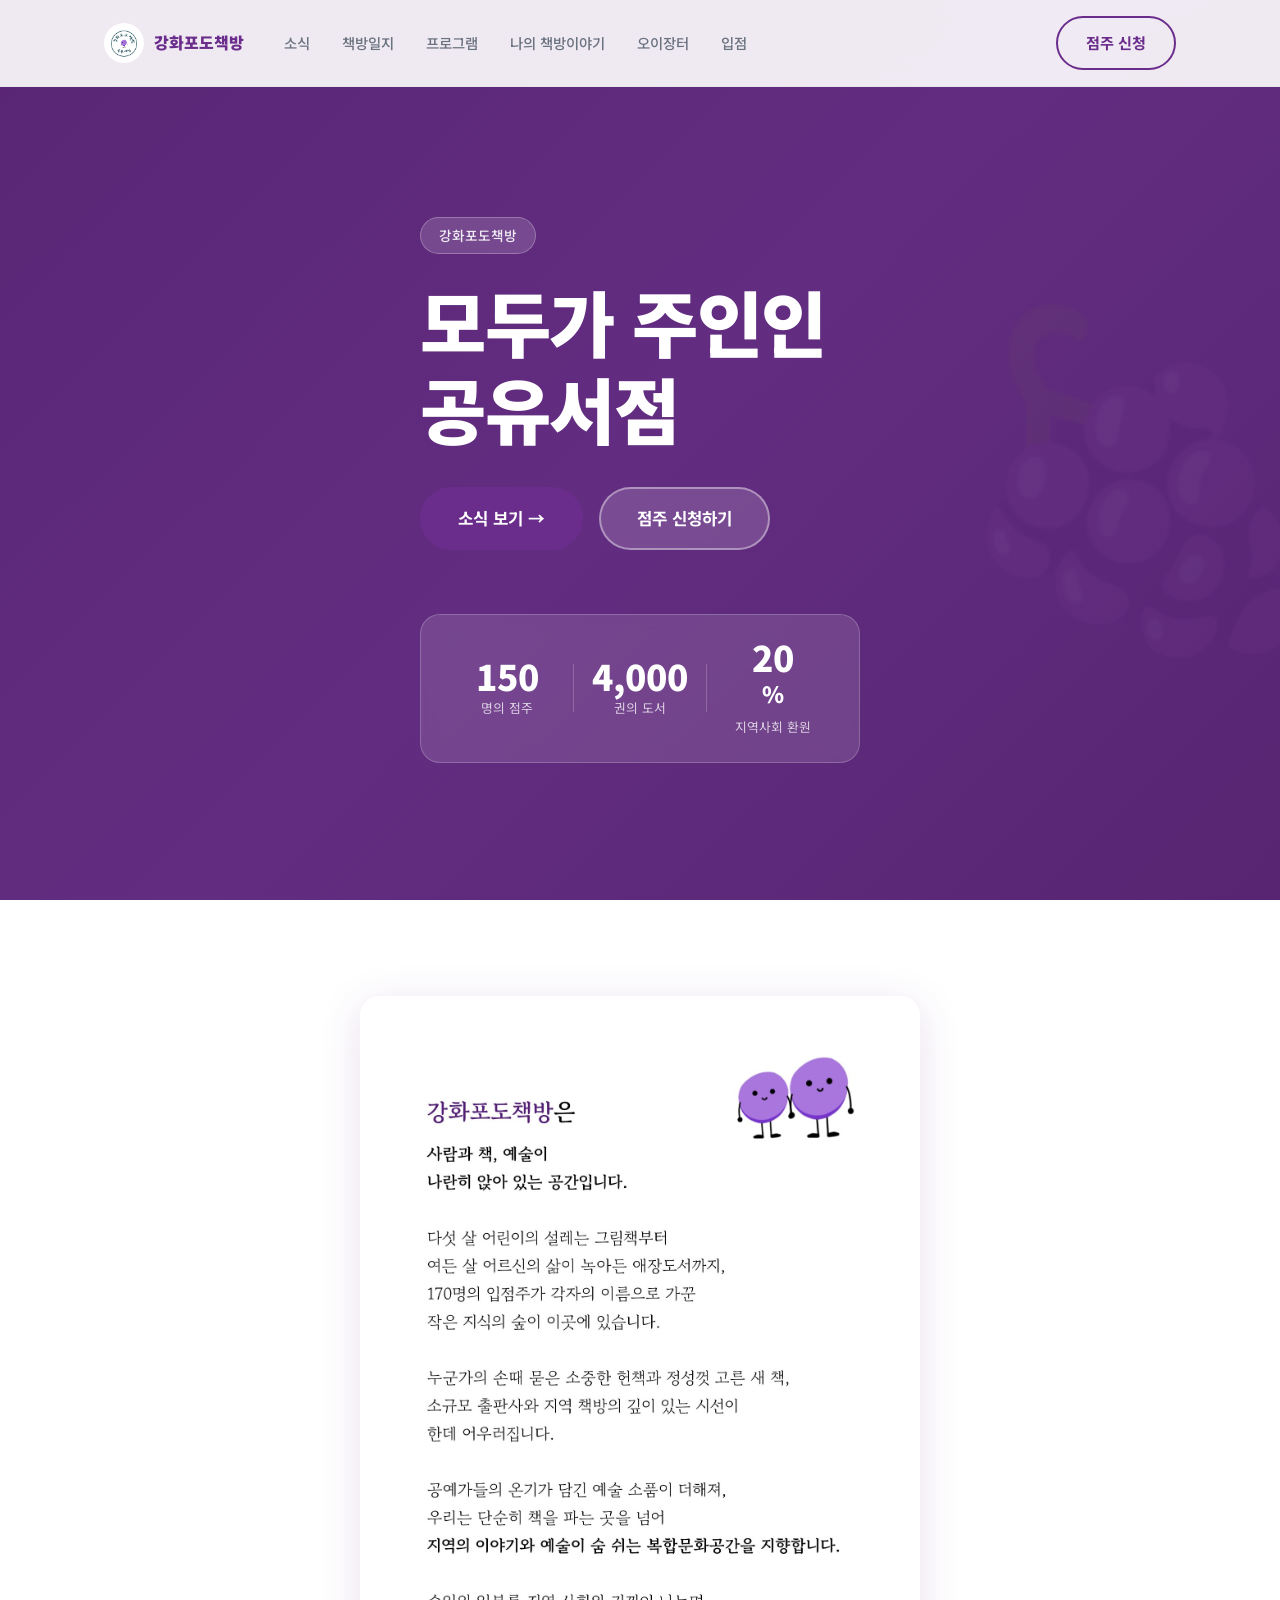
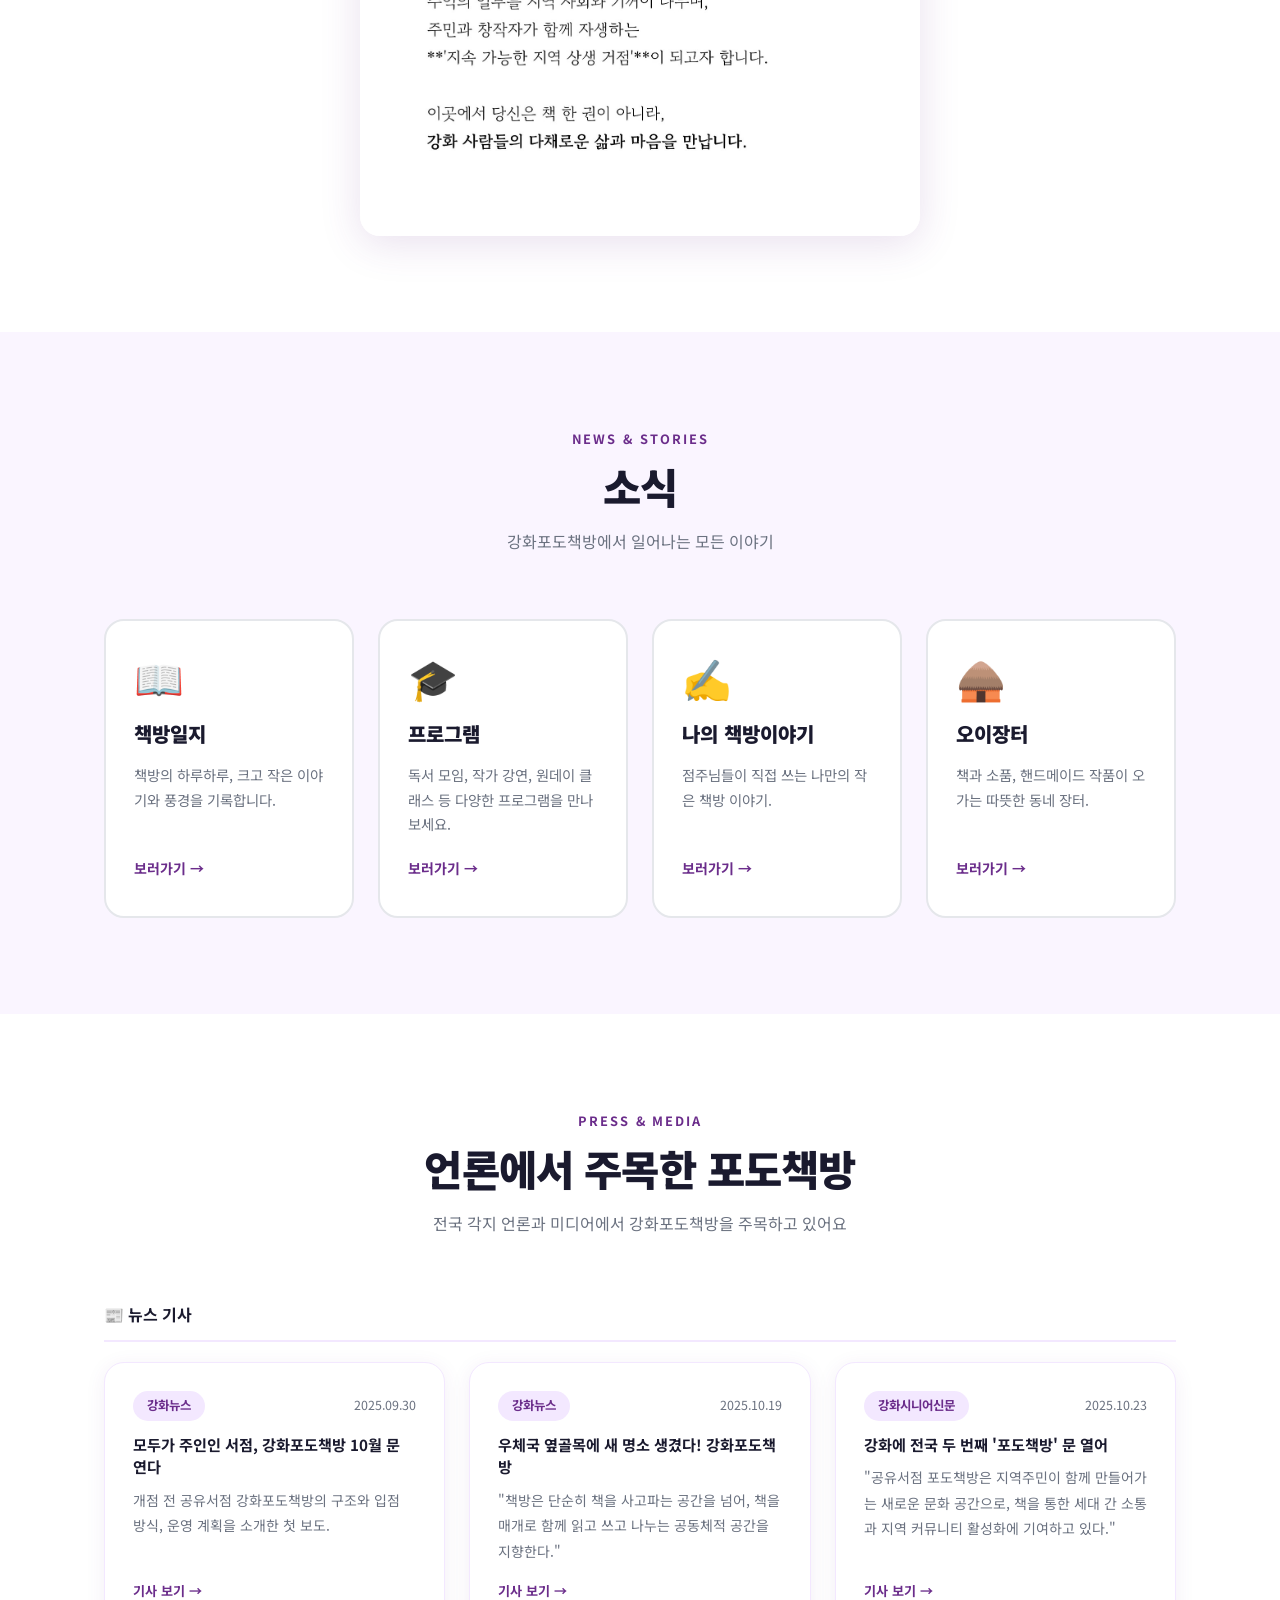
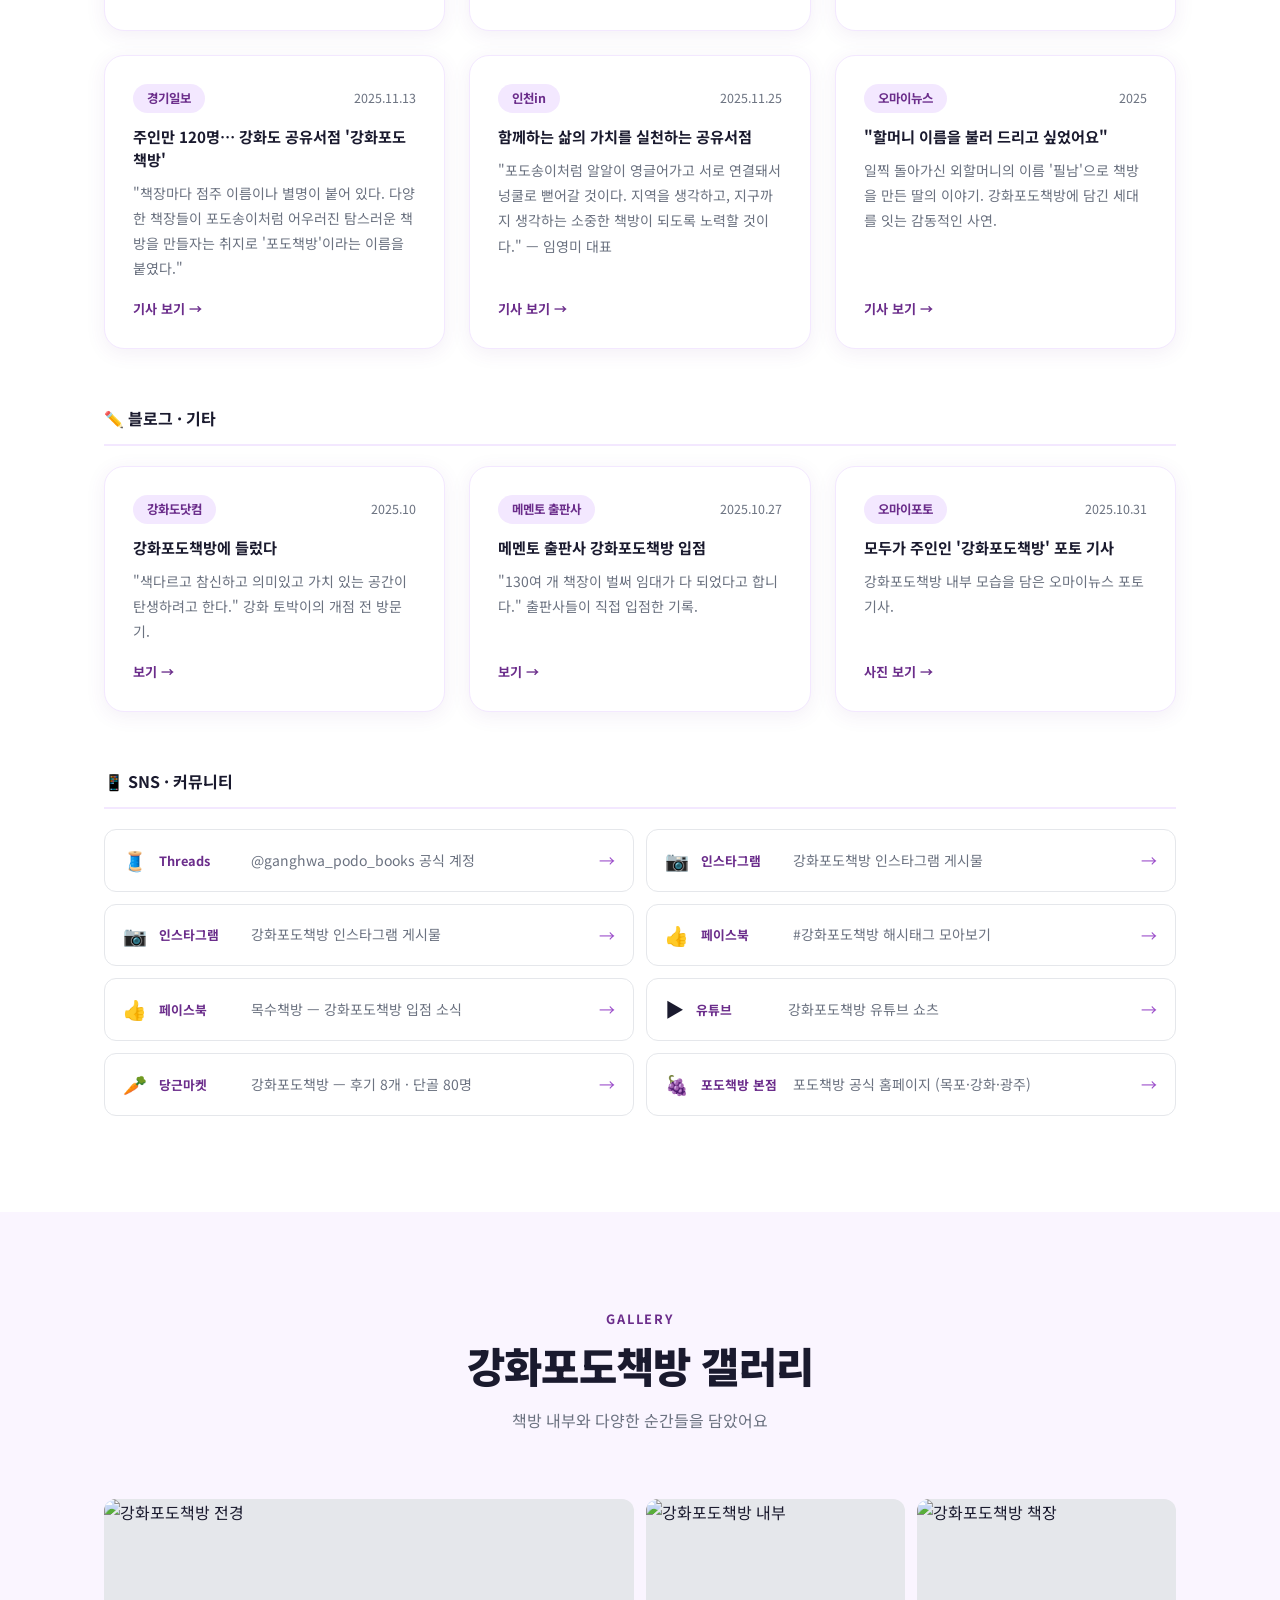
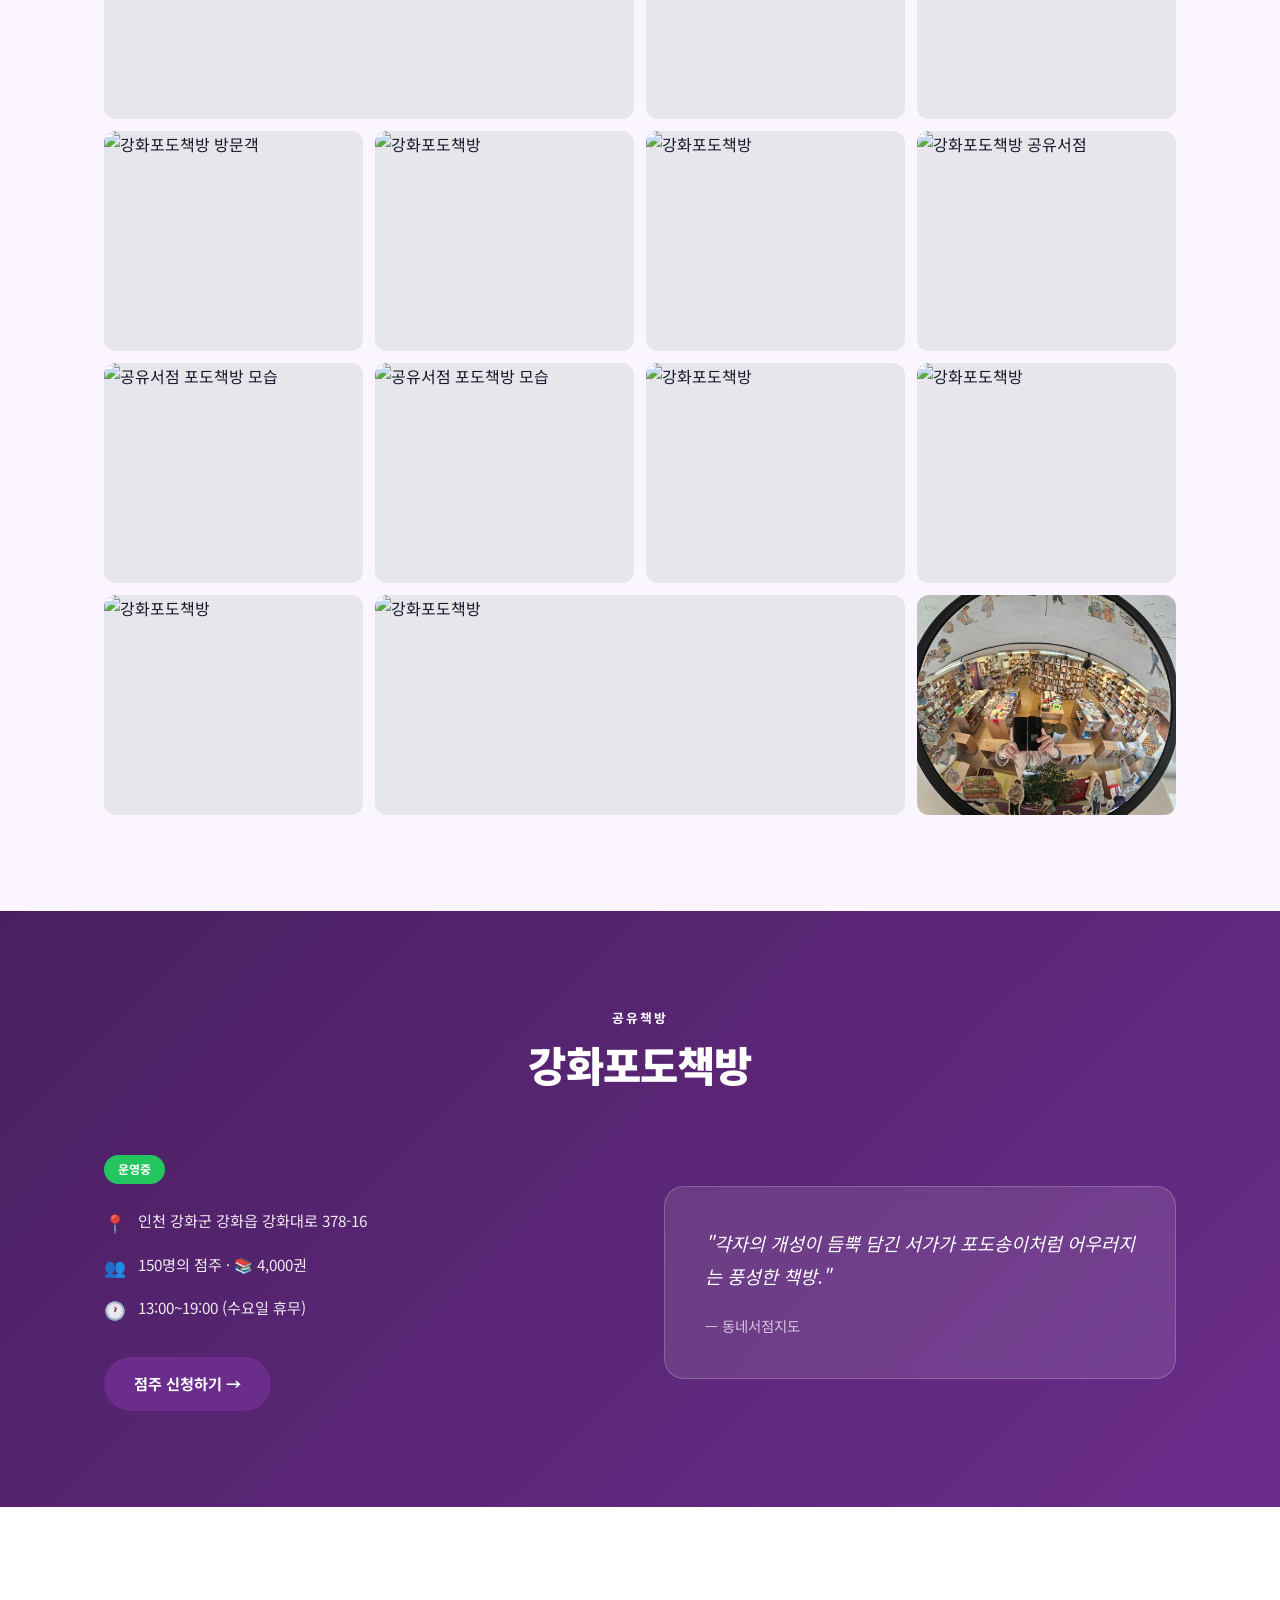
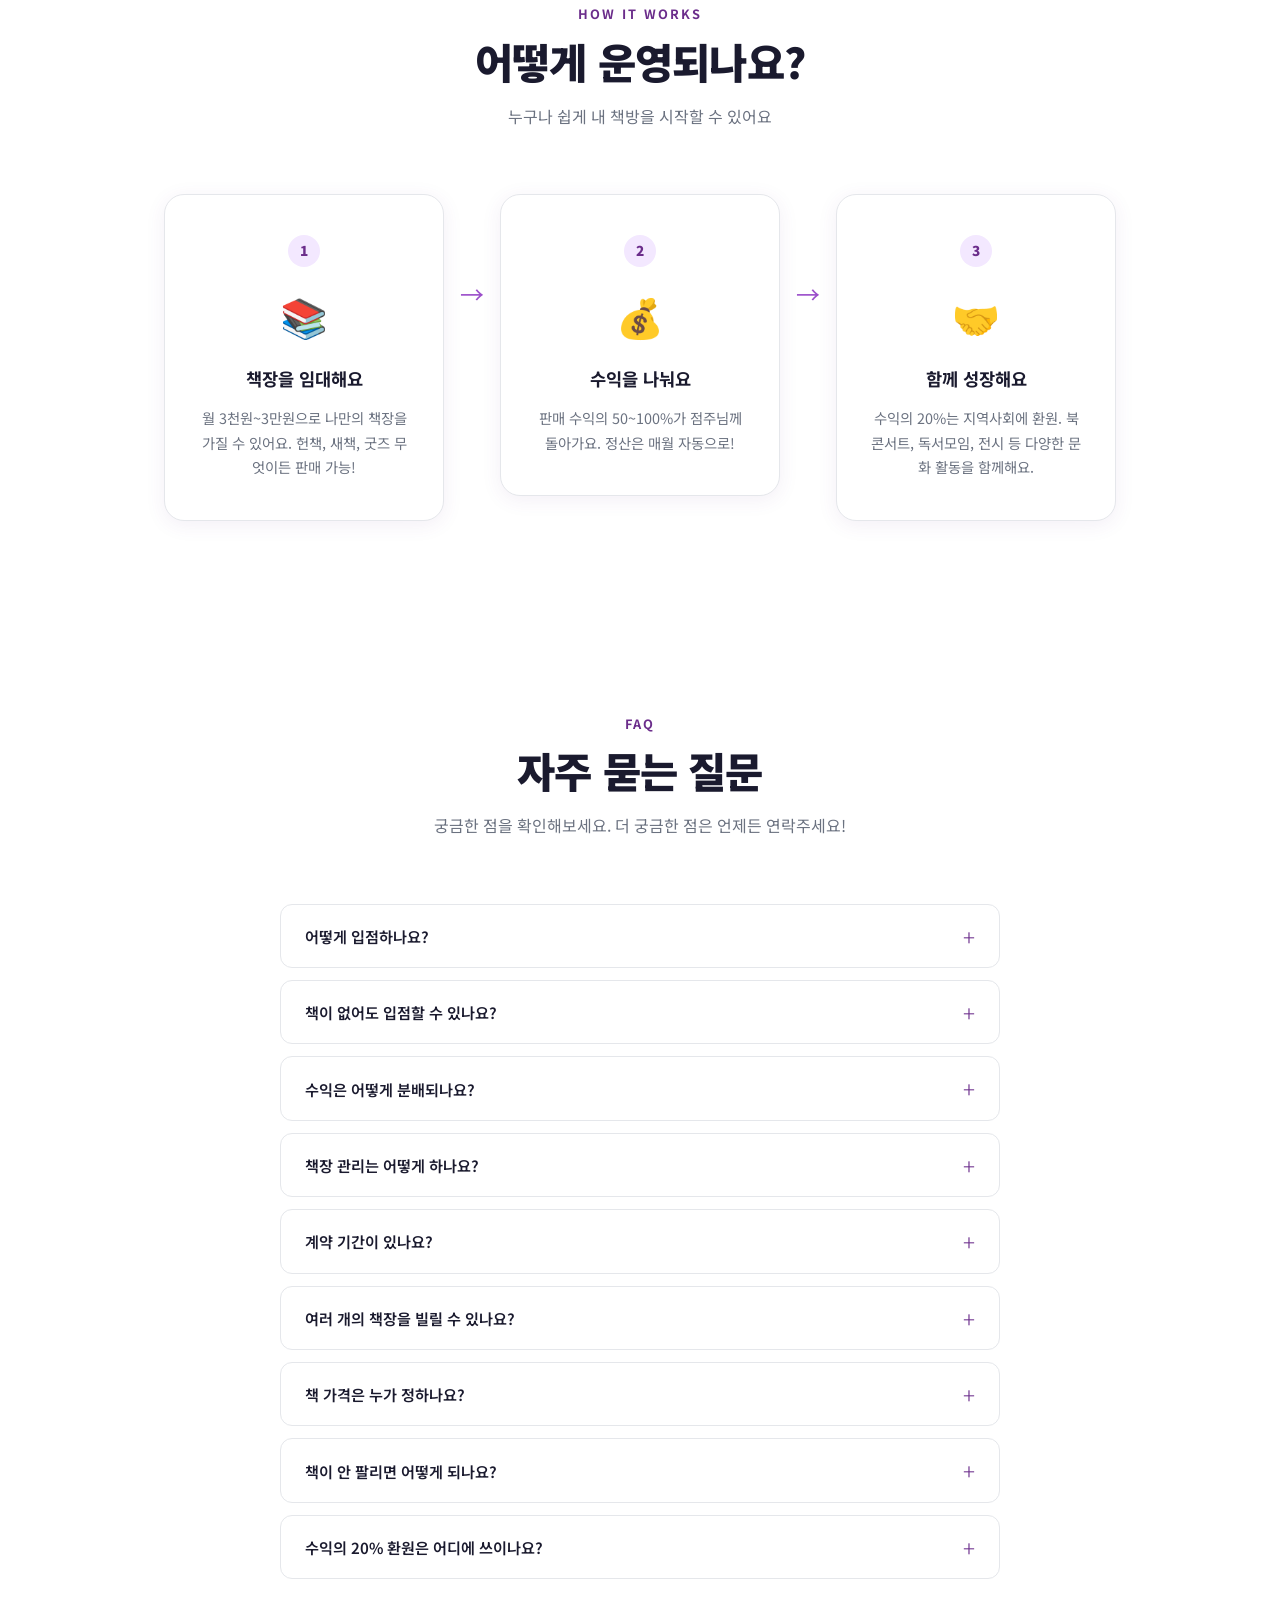
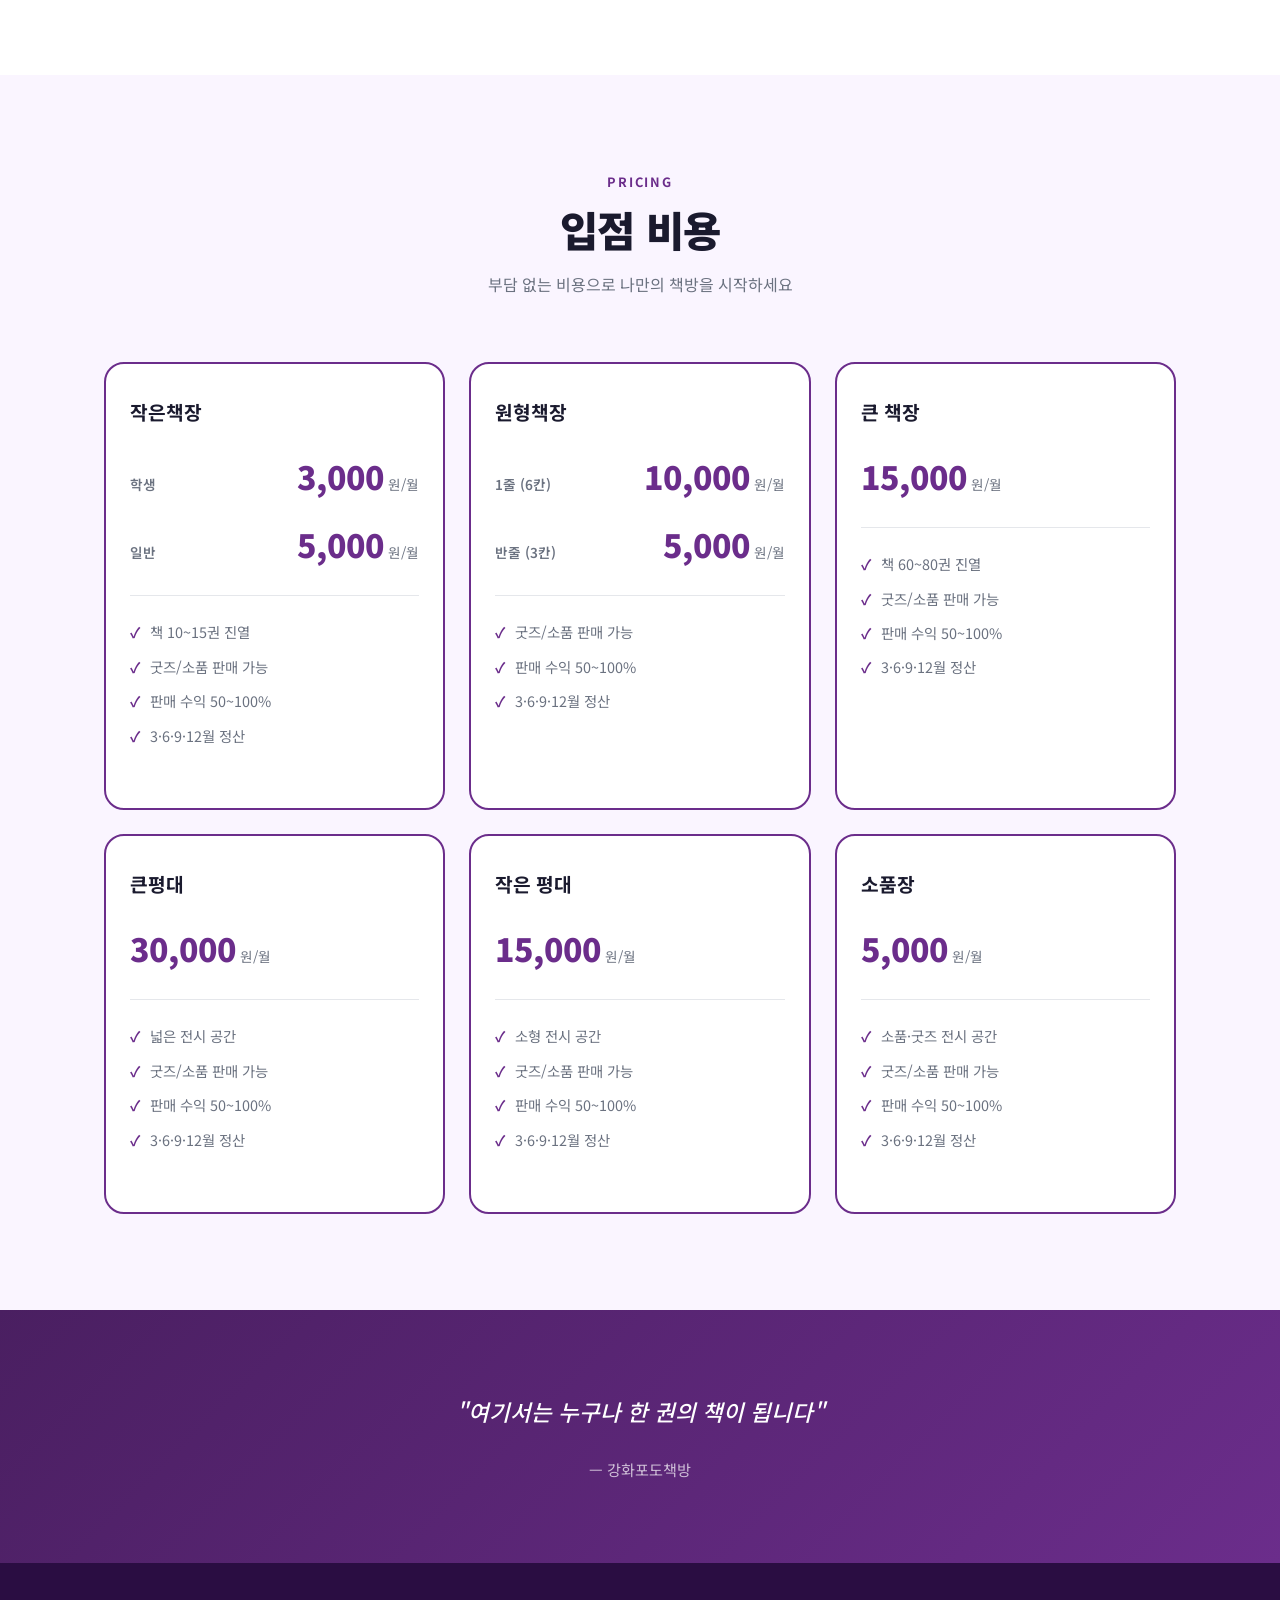
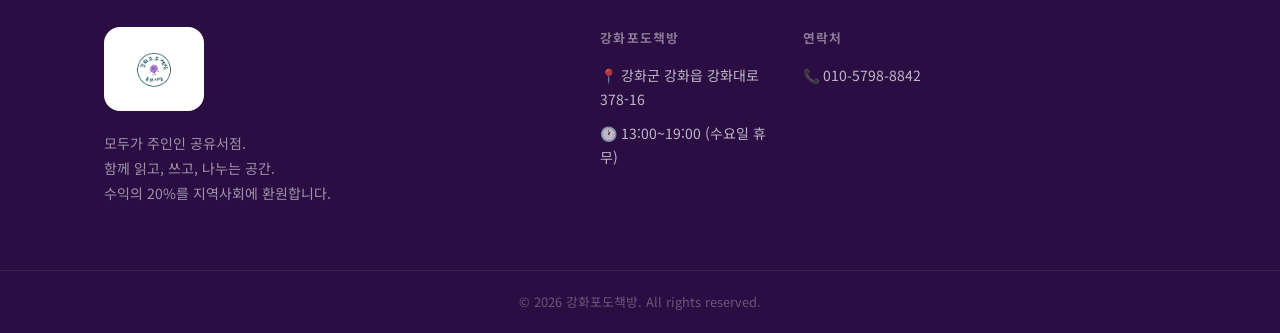
==== commit bdd0e6a5: "입점카드 정리, 히어로 배경 연보라, 푸터 진보라+흰로고박스, 갤러리 이미지 추가 Made-with: Cursor" ====
--- a/index.html
+++ b/index.html
@@ -340,6 +340,10 @@
           <img src="images/unnamed.png" alt="강화포도책방" loading="lazy" />
           <div class="gallery-item__overlay"><span>포도책방</span></div>
         </div>
+        <div class="gallery-item" onclick="openLightbox(this)">
+          <img src="images/1769948047090.jpg" alt="강화포도책방" loading="lazy" />
+          <div class="gallery-item__overlay"><span>포도책방</span></div>
+        </div>
       </div>
     </div>
   </section>
@@ -549,7 +553,6 @@
             <li>판매 수익 50~100%</li>
             <li>3·6·9·12월 정산</li>
           </ul>
-          <a href="mailto:podobookshop@gmail.com?subject=강화포도책방 작은책장 입점 신청" class="btn btn--primary btn--full">신청하기</a>
         </div>
         <div class="pricing-card pricing-card--grape">
           <h3 class="pricing-card__name">원형책장</h3>
@@ -574,9 +577,8 @@
             <li>판매 수익 50~100%</li>
             <li>3·6·9·12월 정산</li>
           </ul>
-          <a href="mailto:podobookshop@gmail.com?subject=강화포도책방 원형책장 입점 신청" class="btn btn--primary btn--full">신청하기</a>
-        </div>
-        <div class="pricing-card">
+        </div>
+        <div class="pricing-card pricing-card--grape">
           <h3 class="pricing-card__name">큰 책장</h3>
           <div class="pricing-card__price">
             <span class="pricing-card__amount">15,000</span>
@@ -586,9 +588,8 @@
             <li>책 60~80권 진열</li>
             <li>굿즈/소품 판매 가능</li>
             <li>판매 수익 50~100%</li>
-            <li>월 정산</li>
-          </ul>
-          <a href="mailto:podobookshop@gmail.com?subject=강화포도책방 큰책장 입점 신청" class="btn btn--outline btn--full">신청하기</a>
+            <li>3·6·9·12월 정산</li>
+          </ul>
         </div>
         <div class="pricing-card pricing-card--grape">
           <h3 class="pricing-card__name">큰평대</h3>
@@ -602,7 +603,6 @@
             <li>판매 수익 50~100%</li>
             <li>3·6·9·12월 정산</li>
           </ul>
-          <a href="mailto:podobookshop@gmail.com?subject=강화포도책방 큰평대 입점 신청" class="btn btn--primary btn--full">신청하기</a>
         </div>
         <div class="pricing-card pricing-card--grape">
           <h3 class="pricing-card__name">작은 평대</h3>
@@ -616,7 +616,6 @@
             <li>판매 수익 50~100%</li>
             <li>3·6·9·12월 정산</li>
           </ul>
-          <a href="mailto:podobookshop@gmail.com?subject=강화포도책방 작은평대 입점 신청" class="btn btn--primary btn--full">신청하기</a>
         </div>
         <div class="pricing-card pricing-card--grape">
           <h3 class="pricing-card__name">소품장</h3>
@@ -630,7 +629,6 @@
             <li>판매 수익 50~100%</li>
             <li>3·6·9·12월 정산</li>
           </ul>
-          <a href="mailto:podobookshop@gmail.com?subject=강화포도책방 소품장 입점 신청" class="btn btn--primary btn--full">신청하기</a>
         </div>
       </div>
     </div>
@@ -647,11 +645,11 @@
   </section>
 
   <!-- 푸터 -->
-  <footer class="footer">
+  <footer class="footer footer--deep">
     <div class="container footer__inner">
       <div class="footer__brand">
-        <div class="footer__logo">
-          <img src="images/logo.png" alt="강화포도책방" class="footer__logo-img" />
+        <div class="footer__logo-box">
+          <img src="images/logo.png" alt="강화포도책방" class="footer__logo-box-img" />
         </div>
         <p class="footer__tagline">모두가 주인인 공유서점.<br />함께 읽고, 쓰고, 나누는 공간.<br />수익의 20%를 지역사회에 환원합니다.</p>
       </div>
@@ -664,14 +662,6 @@
           </ul>
         </div>
         <div class="footer__col">
-          <h4>문의</h4>
-          <ul>
-            <li>입점 문의</li>
-            <li class="footer__col-spacer"></li>
-            <li>사업 문의</li>
-          </ul>
-        </div>
-        <div class="footer__col">
           <h4>연락처</h4>
           <ul>
             <li><a href="tel:01057988842">📞 010-5798-8842</a></li>
--- a/style.css
+++ b/style.css
@@ -236,9 +236,9 @@
   position: absolute;
   inset: 0;
   background: linear-gradient(135deg,
-    rgba(74, 31, 97, 0.88) 0%,
-    rgba(107, 45, 139, 0.75) 50%,
-    rgba(74, 31, 97, 0.70) 100%);
+    rgba(107, 45, 139, 0.45) 0%,
+    rgba(155, 77, 202, 0.30) 50%,
+    rgba(107, 45, 139, 0.40) 100%);
 }
 
 .hero__inner {
@@ -1101,6 +1101,26 @@
 .footer {
   background: var(--text);
   color: rgba(255, 255, 255, 0.8);
+}
+
+.footer--deep {
+  background: #2a0d42;
+}
+
+.footer__logo-box {
+  display: inline-flex;
+  align-items: center;
+  justify-content: center;
+  background: #fff;
+  border-radius: 16px;
+  padding: 16px 24px;
+  margin-bottom: 20px;
+}
+
+.footer__logo-box-img {
+  height: 52px;
+  width: auto;
+  display: block;
 }
 
 .footer__inner {
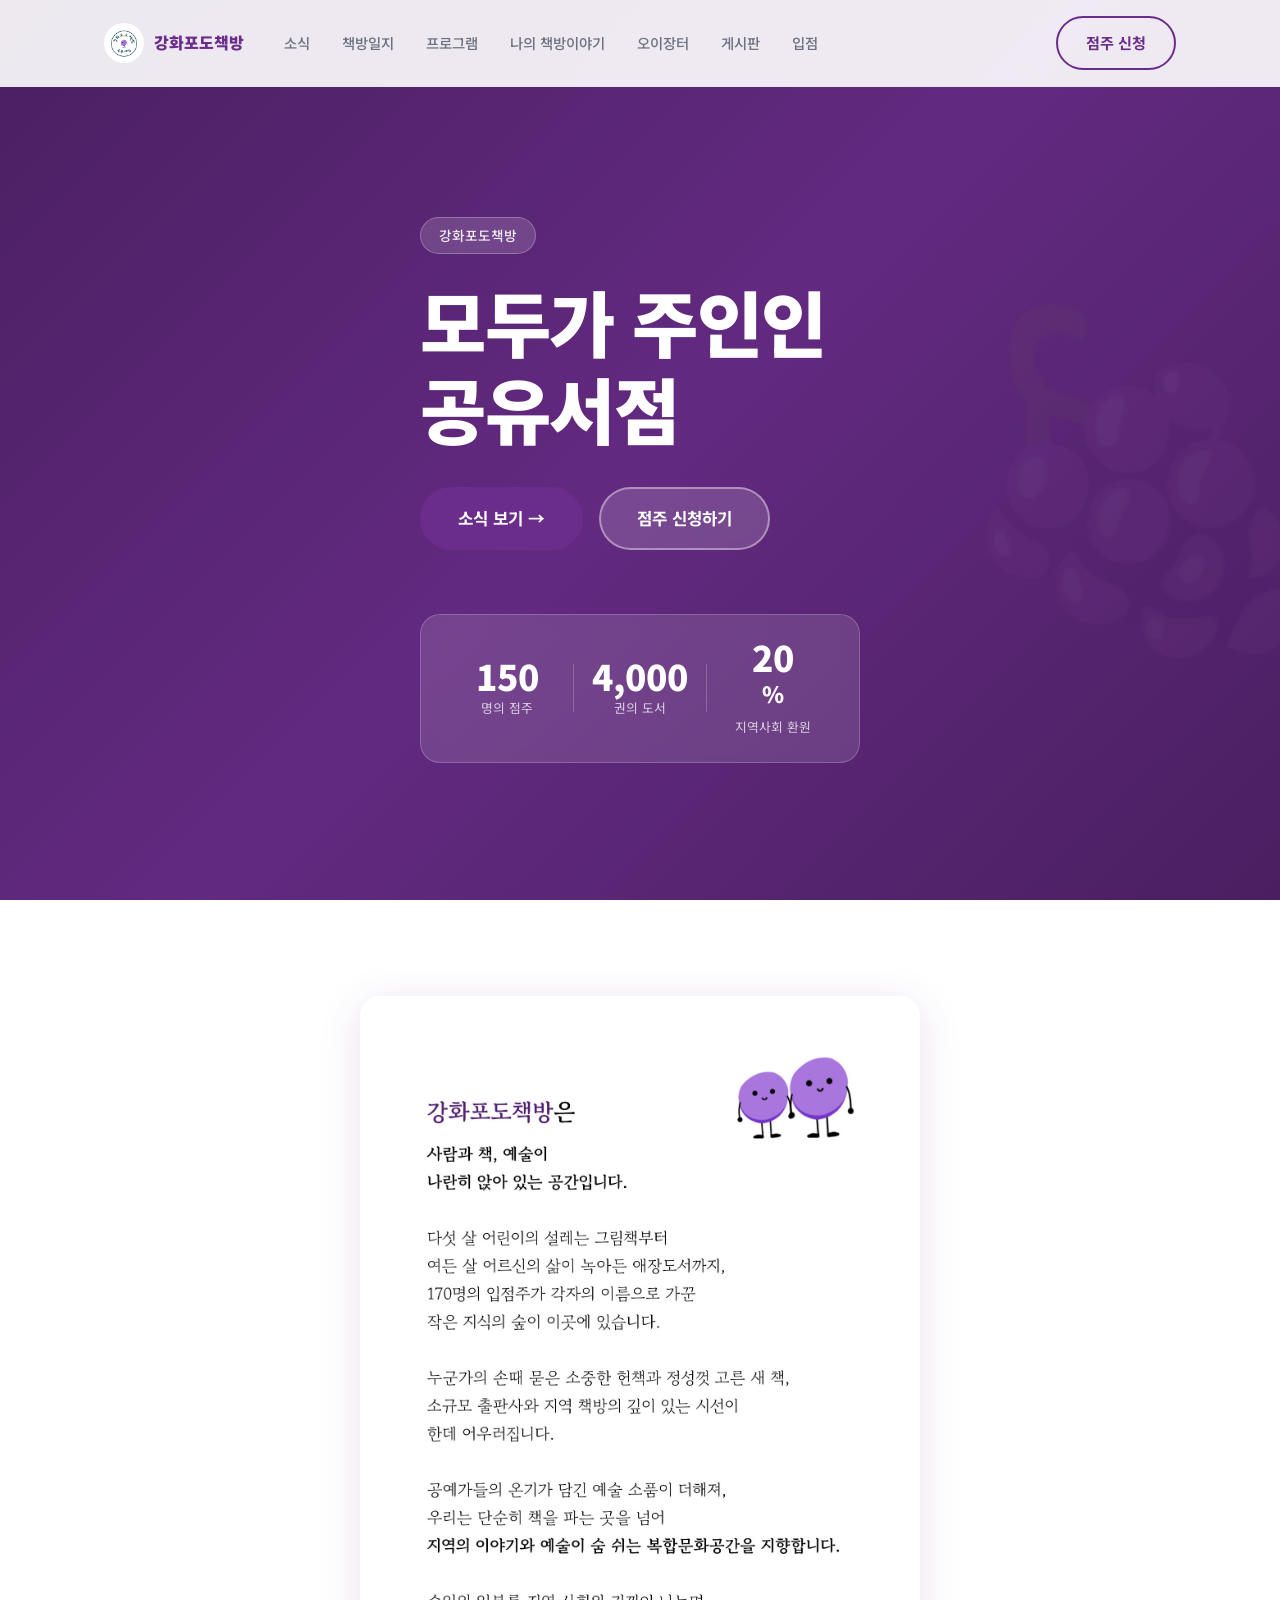
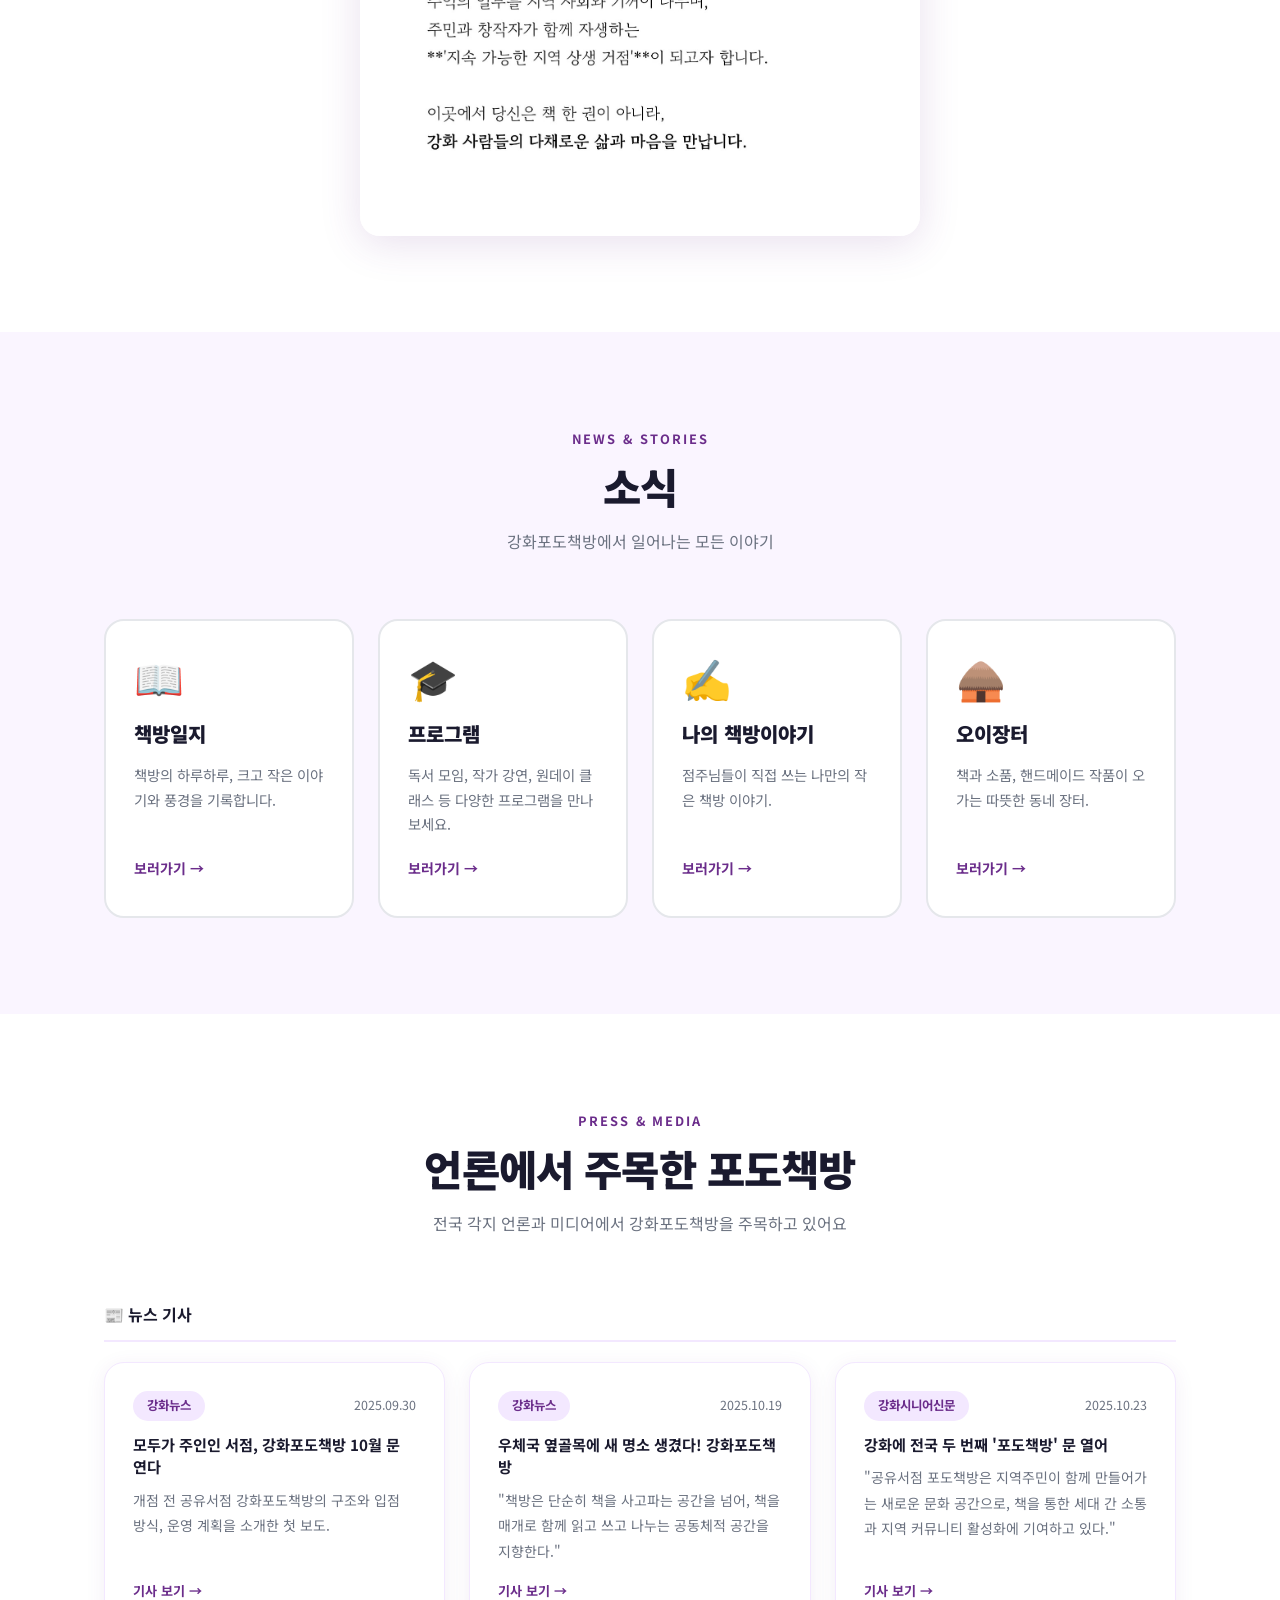
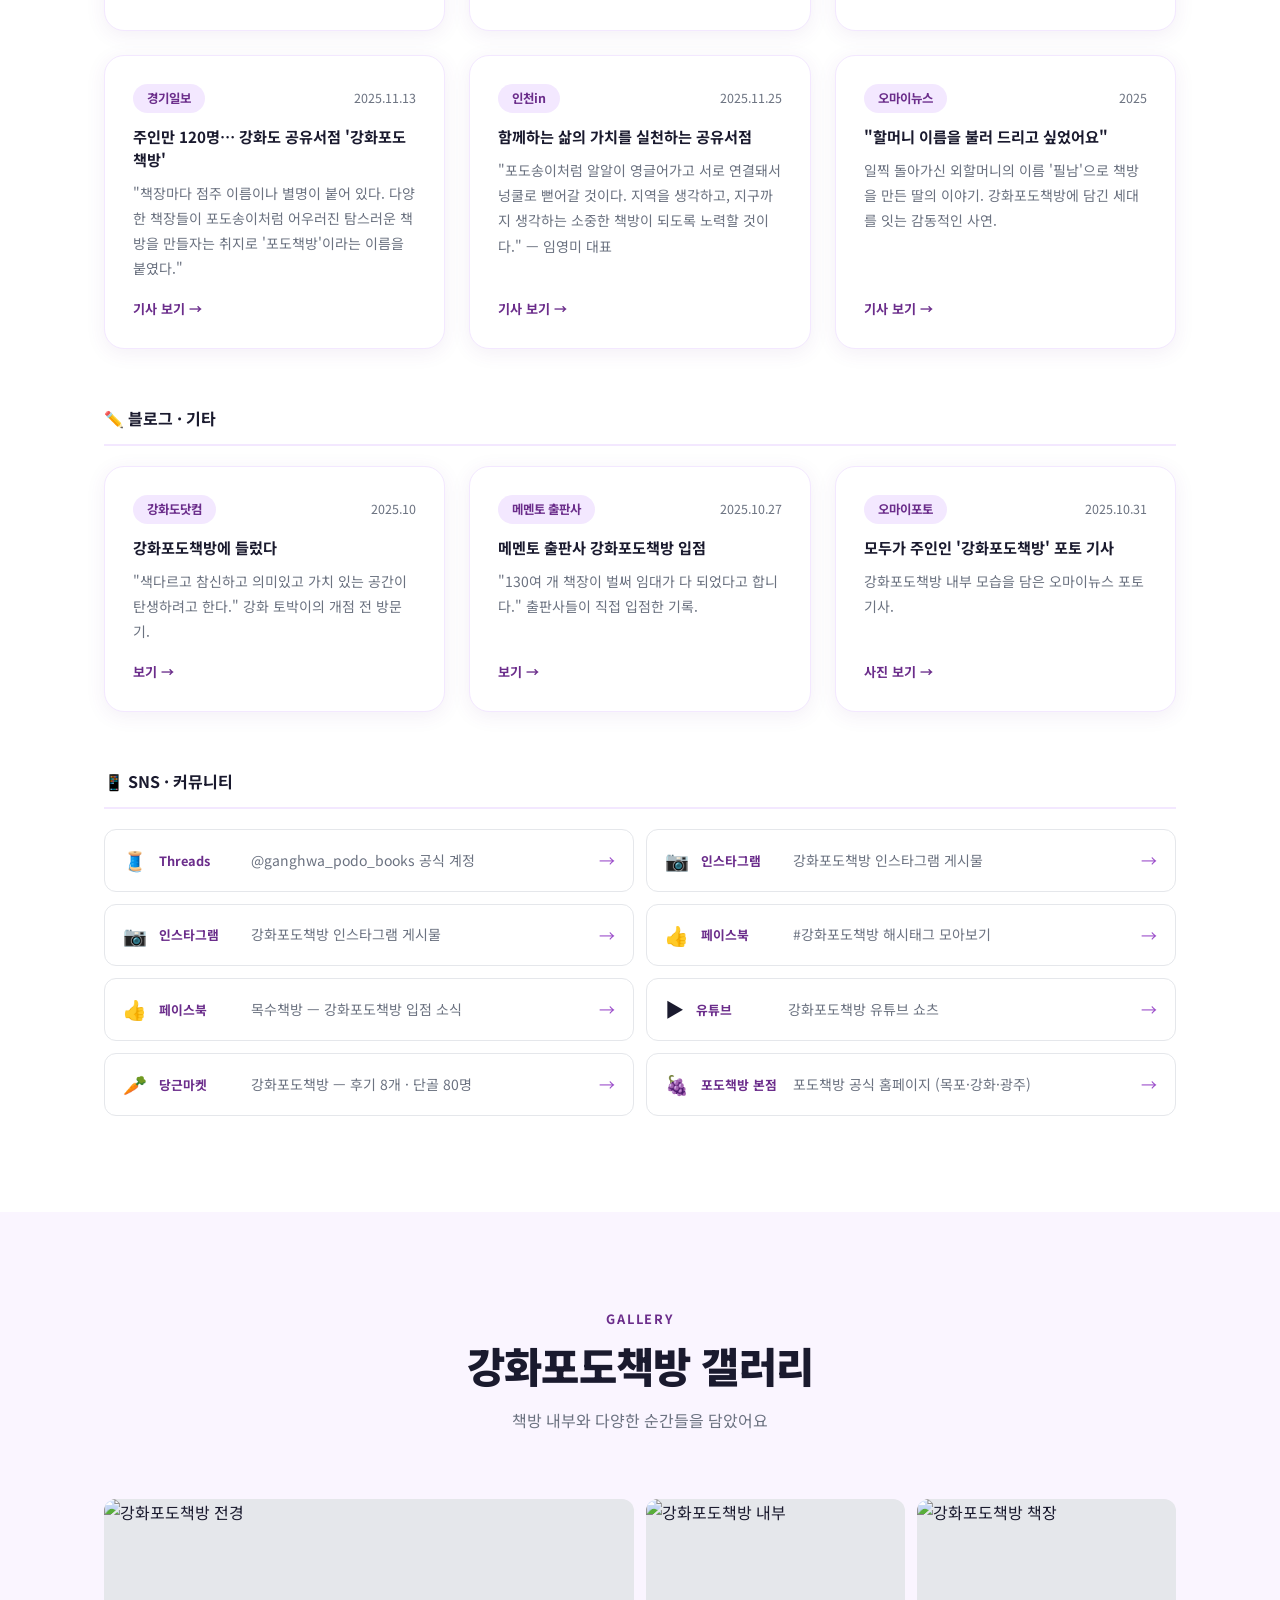
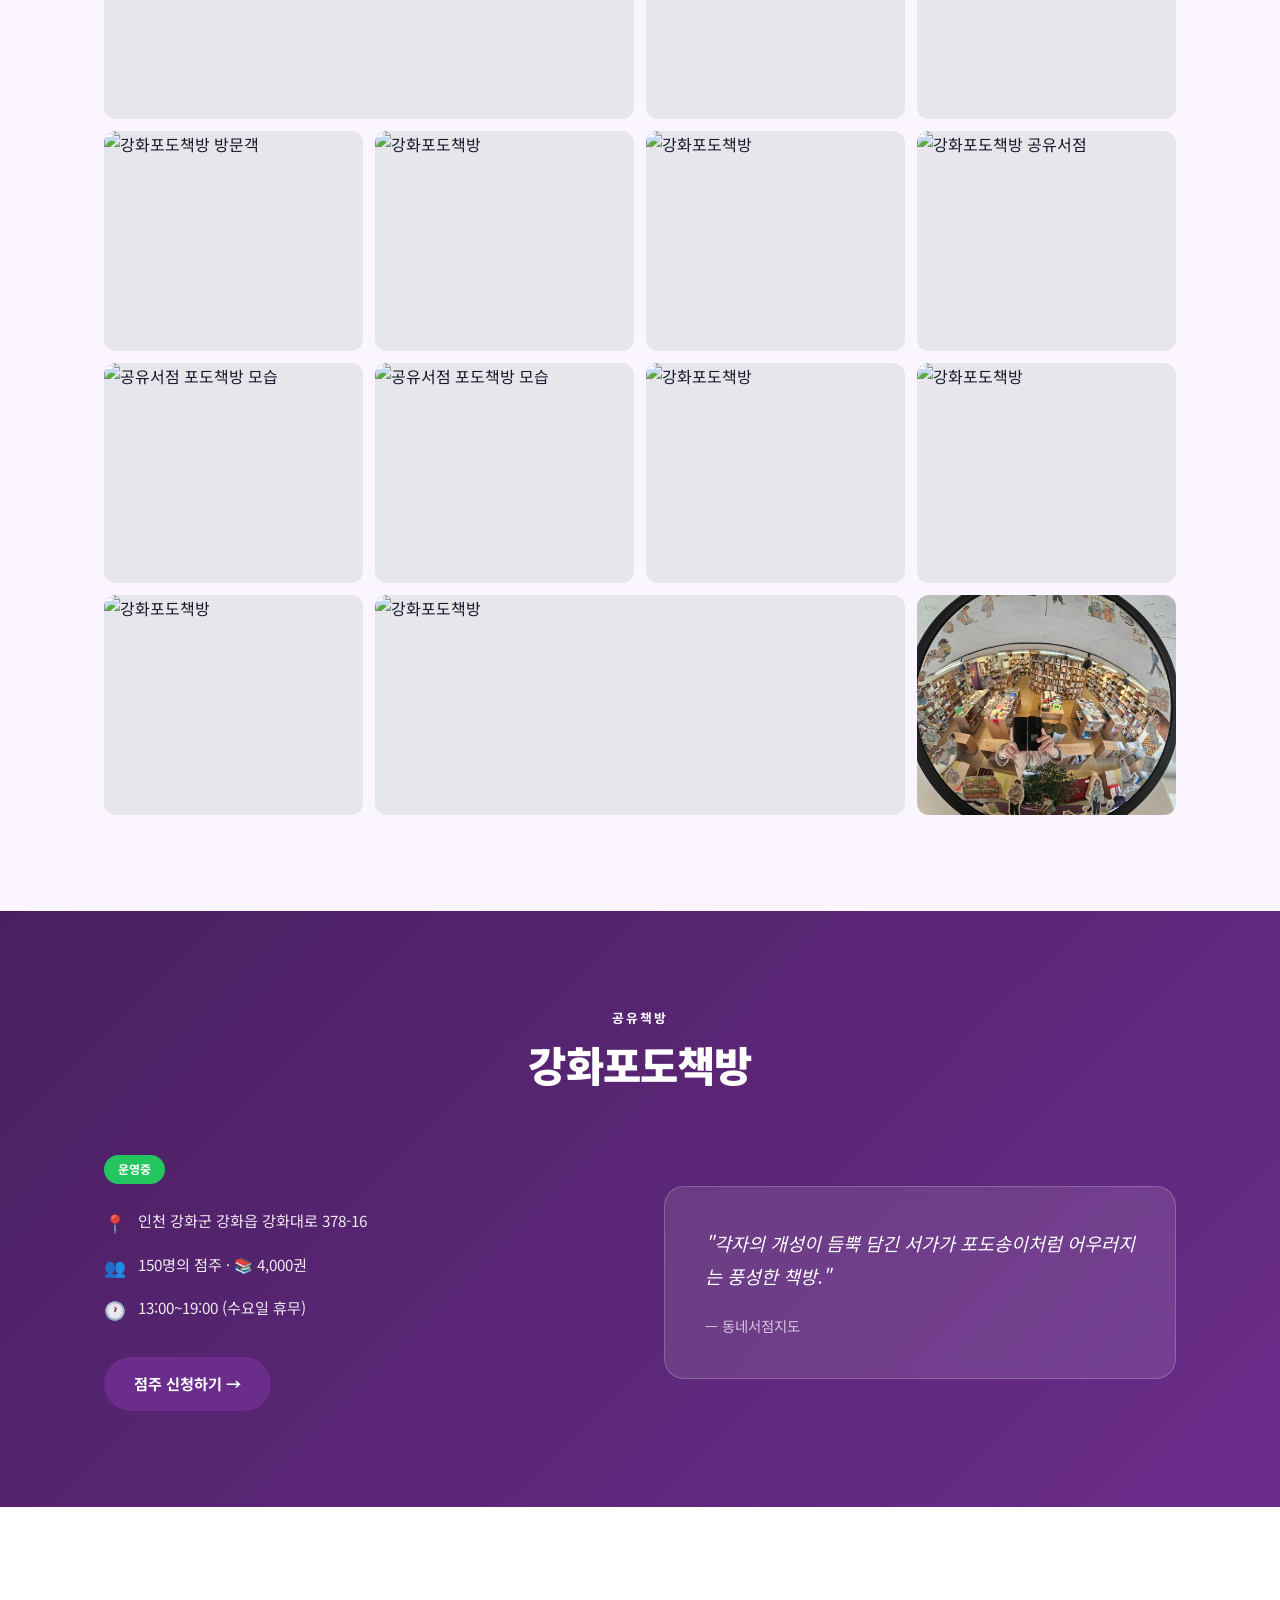
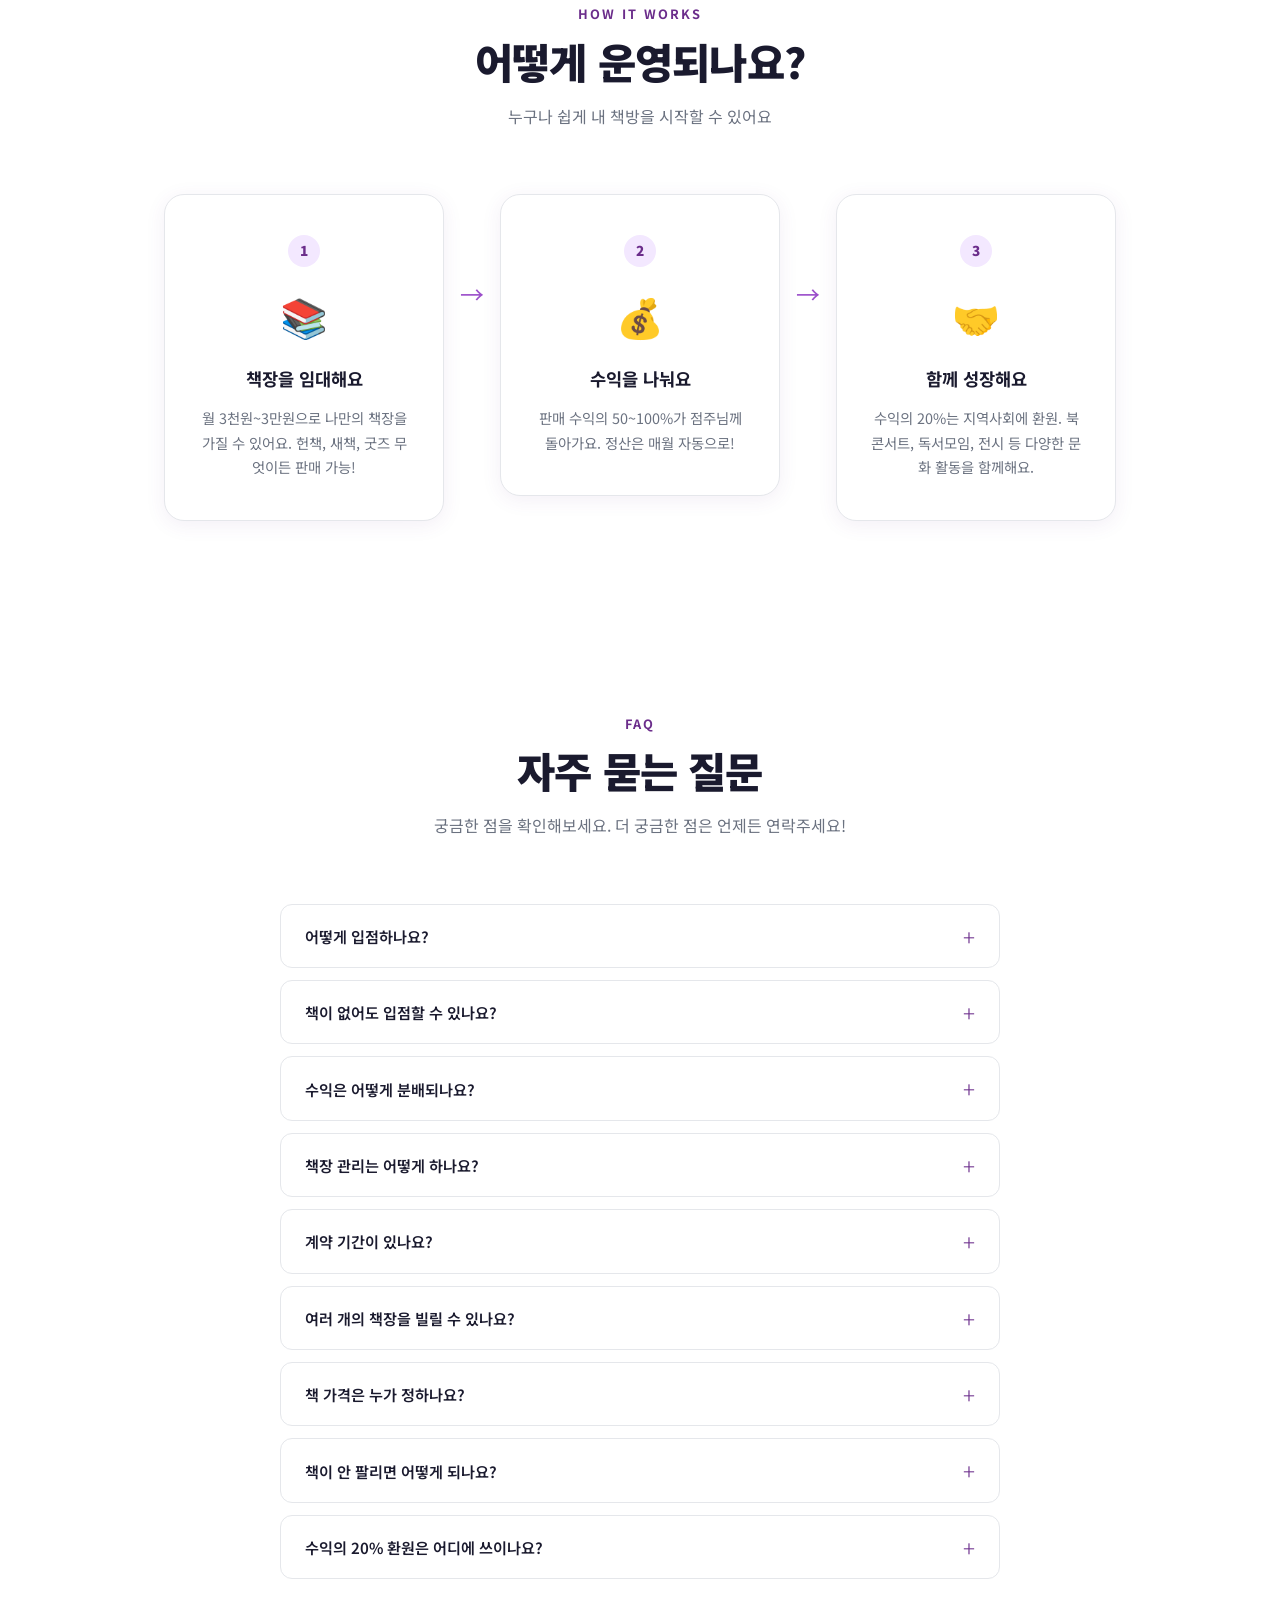
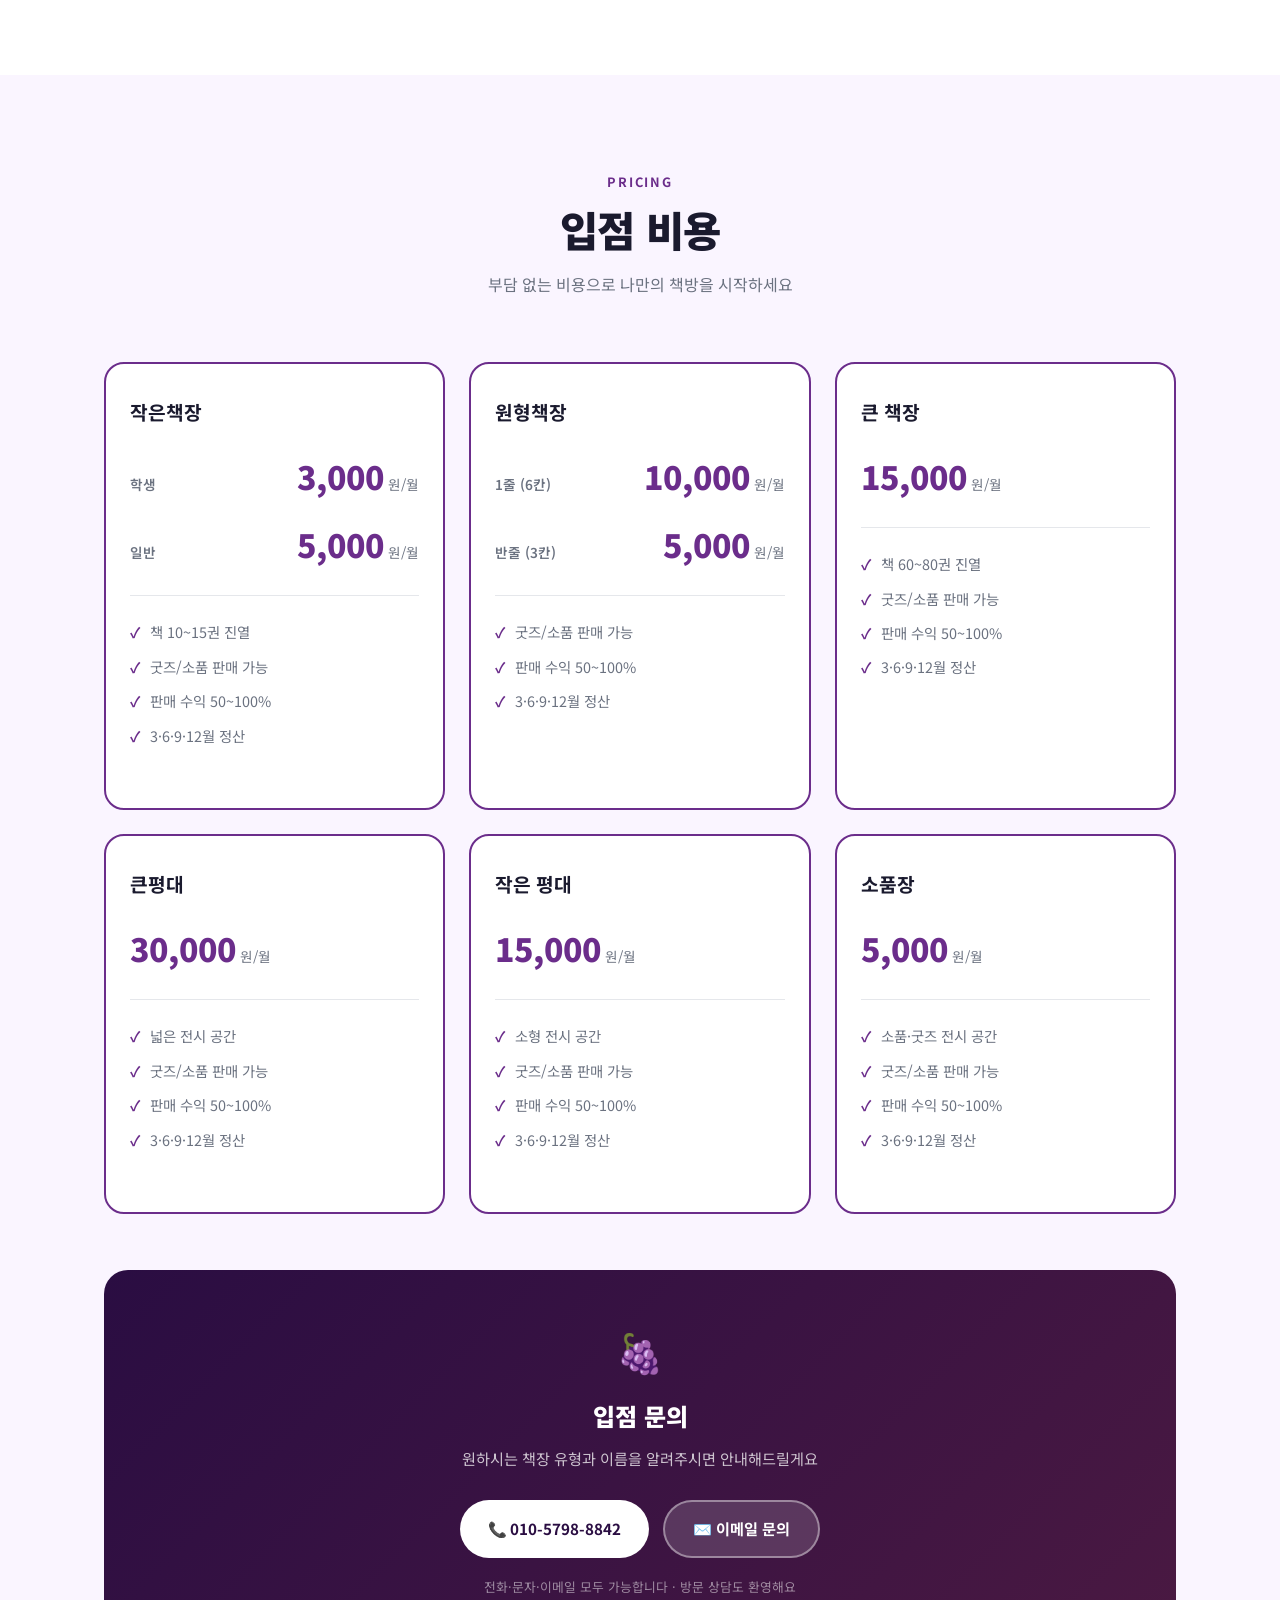
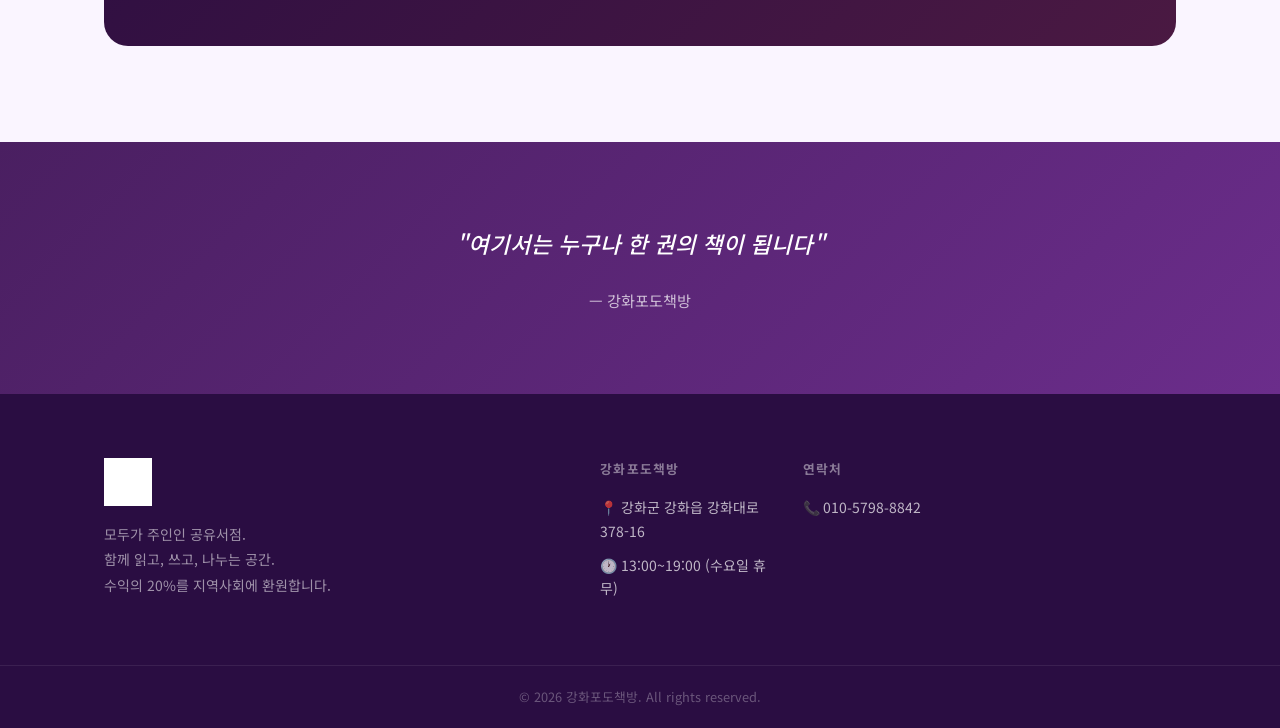
==== commit 26cd1a24: "입점 비용 섹션 하단에 문의 안내 배너 추가 (전화·이메일) Made-with: Cursor" ====
--- a/index.html
+++ b/index.html
@@ -5,6 +5,7 @@
   <meta name="viewport" content="width=device-width, initial-scale=1.0" />
   <title>강화 포도책방 — 모두가 주인인 공유서점</title>
   <meta name="description" content="강화도의 공유서점 포도책방. 내 책장 하나로 책방 주인이 되세요. 함께 읽고, 쓰고, 나누는 공간." />
+  <meta name="color-scheme" content="light only" />
   <link rel="stylesheet" href="style.css" />
   <link rel="preconnect" href="https://fonts.googleapis.com" />
   <link rel="preconnect" href="https://fonts.gstatic.com" crossorigin />
@@ -25,6 +26,7 @@
         <a href="program.html">프로그램</a>
         <a href="story.html">나의 책방이야기</a>
         <a href="market.html">오이장터</a>
+        <a href="board.html">게시판</a>
         <a href="#pricing">입점</a>
       </nav>
       <div class="header__actions">
@@ -631,6 +633,23 @@
           </ul>
         </div>
       </div>
+
+      <!-- 입점 문의 안내 -->
+      <div class="pricing-contact">
+        <div class="pricing-contact__icon">🍇</div>
+        <h3 class="pricing-contact__title">입점 문의</h3>
+        <p class="pricing-contact__sub">원하시는 책장 유형과 이름을 알려주시면 안내해드릴게요</p>
+        <div class="pricing-contact__links">
+          <a href="tel:01057988842" class="pricing-contact__btn pricing-contact__btn--call">
+            📞 010-5798-8842
+          </a>
+          <a href="mailto:ganghwa.podo@gmail.com" class="pricing-contact__btn pricing-contact__btn--mail">
+            ✉️ 이메일 문의
+          </a>
+        </div>
+        <p class="pricing-contact__note">전화·문자·이메일 모두 가능합니다 · 방문 상담도 환영해요</p>
+      </div>
+
     </div>
   </section>
 
@@ -648,8 +667,8 @@
   <footer class="footer footer--deep">
     <div class="container footer__inner">
       <div class="footer__brand">
-        <div class="footer__logo-box">
-          <img src="images/logo.png" alt="강화포도책방" class="footer__logo-box-img" />
+        <div class="footer__logo">
+          <img src="images/logo.png" alt="강화포도책방" class="footer__logo-img" />
         </div>
         <p class="footer__tagline">모두가 주인인 공유서점.<br />함께 읽고, 쓰고, 나누는 공간.<br />수익의 20%를 지역사회에 환원합니다.</p>
       </div>
--- a/style.css
+++ b/style.css
@@ -32,12 +32,13 @@
 html {
   scroll-behavior: smooth;
   font-size: 16px;
+  color-scheme: light;
 }
 
 body {
   font-family: 'Noto Sans KR', 'Apple SD Gothic Neo', sans-serif;
-  color: var(--text);
-  background: var(--white);
+  color: #1a1a2e;
+  background: #ffffff;
   line-height: 1.7;
   -webkit-font-smoothing: antialiased;
 }
@@ -236,9 +237,9 @@
   position: absolute;
   inset: 0;
   background: linear-gradient(135deg,
-    rgba(107, 45, 139, 0.45) 0%,
-    rgba(155, 77, 202, 0.30) 50%,
-    rgba(107, 45, 139, 0.40) 100%);
+    rgba(74, 31, 97, 0.88) 0%,
+    rgba(107, 45, 139, 0.75) 50%,
+    rgba(74, 31, 97, 0.70) 100%);
 }
 
 .hero__inner {
@@ -347,7 +348,7 @@
    책방 소개 섹션
    =================================== */
 .section--intro {
-  background: var(--white);
+  background: #ffffff;
   padding: 72px 0;
 }
 
@@ -462,7 +463,7 @@
   max-width: 280px;
   text-align: center;
   padding: 40px 32px;
-  background: var(--white);
+  background: #ffffff;
   border: 1px solid var(--border);
   border-radius: var(--radius-lg);
   box-shadow: var(--shadow);
@@ -586,7 +587,7 @@
 }
 
 .press-card {
-  background: var(--white);
+  background: #ffffff;
   border: 1px solid var(--border);
   border-radius: var(--radius-lg);
   padding: 28px;
@@ -691,7 +692,7 @@
   align-items: center;
   gap: 12px;
   padding: 14px 18px;
-  background: var(--white);
+  background: #ffffff;
   border: 1px solid var(--border);
   border-radius: var(--radius);
   text-decoration: none;
@@ -860,7 +861,7 @@
 
 .pricing-card {
   position: relative;
-  background: var(--white);
+  background: #ffffff;
   border: 2px solid var(--border);
   border-radius: var(--radius-lg);
   padding: 32px 24px;
@@ -889,6 +890,69 @@
 
 .pricing-card--grape:hover {
   box-shadow: 0 0 0 3px var(--grape-pale), var(--shadow-lg);
+}
+
+/* ── 입점 문의 안내 박스 ── */
+.pricing-contact {
+  margin-top: 56px;
+  background: linear-gradient(135deg, #2a0d42 0%, #4a1942 100%);
+  border-radius: 24px;
+  padding: 48px 40px;
+  text-align: center;
+  color: #ffffff;
+}
+.pricing-contact__icon {
+  font-size: 2.4rem;
+  margin-bottom: 12px;
+}
+.pricing-contact__title {
+  font-size: 1.5rem;
+  font-weight: 900;
+  margin-bottom: 10px;
+  color: #ffffff;
+}
+.pricing-contact__sub {
+  font-size: .95rem;
+  color: rgba(255,255,255,.75);
+  margin-bottom: 28px;
+}
+.pricing-contact__links {
+  display: flex;
+  gap: 14px;
+  justify-content: center;
+  flex-wrap: wrap;
+  margin-bottom: 18px;
+}
+.pricing-contact__btn {
+  display: inline-flex;
+  align-items: center;
+  gap: 8px;
+  padding: 14px 28px;
+  border-radius: 50px;
+  font-size: .95rem;
+  font-weight: 700;
+  text-decoration: none;
+  transition: transform .18s, box-shadow .18s;
+}
+.pricing-contact__btn:hover {
+  transform: translateY(-2px);
+  box-shadow: 0 6px 20px rgba(0,0,0,.3);
+}
+.pricing-contact__btn--call {
+  background: #ffffff;
+  color: #2a0d42;
+}
+.pricing-contact__btn--mail {
+  background: rgba(255,255,255,.15);
+  color: #ffffff;
+  border: 2px solid rgba(255,255,255,.4);
+}
+.pricing-contact__btn--mail:hover {
+  background: rgba(255,255,255,.25);
+}
+.pricing-contact__note {
+  font-size: .8rem;
+  color: rgba(255,255,255,.5);
 }
 
 .pricing-card__badge {
@@ -1007,7 +1071,7 @@
   border: 1px solid var(--border);
   border-radius: var(--radius);
   overflow: hidden;
-  background: var(--white);
+  background: #ffffff;
   transition: box-shadow var(--transition);
 }
 
@@ -1391,7 +1455,7 @@
 .news-card {
   display: flex;
   flex-direction: column;
-  background: var(--white);
+  background: #ffffff;
   border: 2px solid var(--border);
   border-radius: var(--radius-lg);
   padding: 36px 28px;
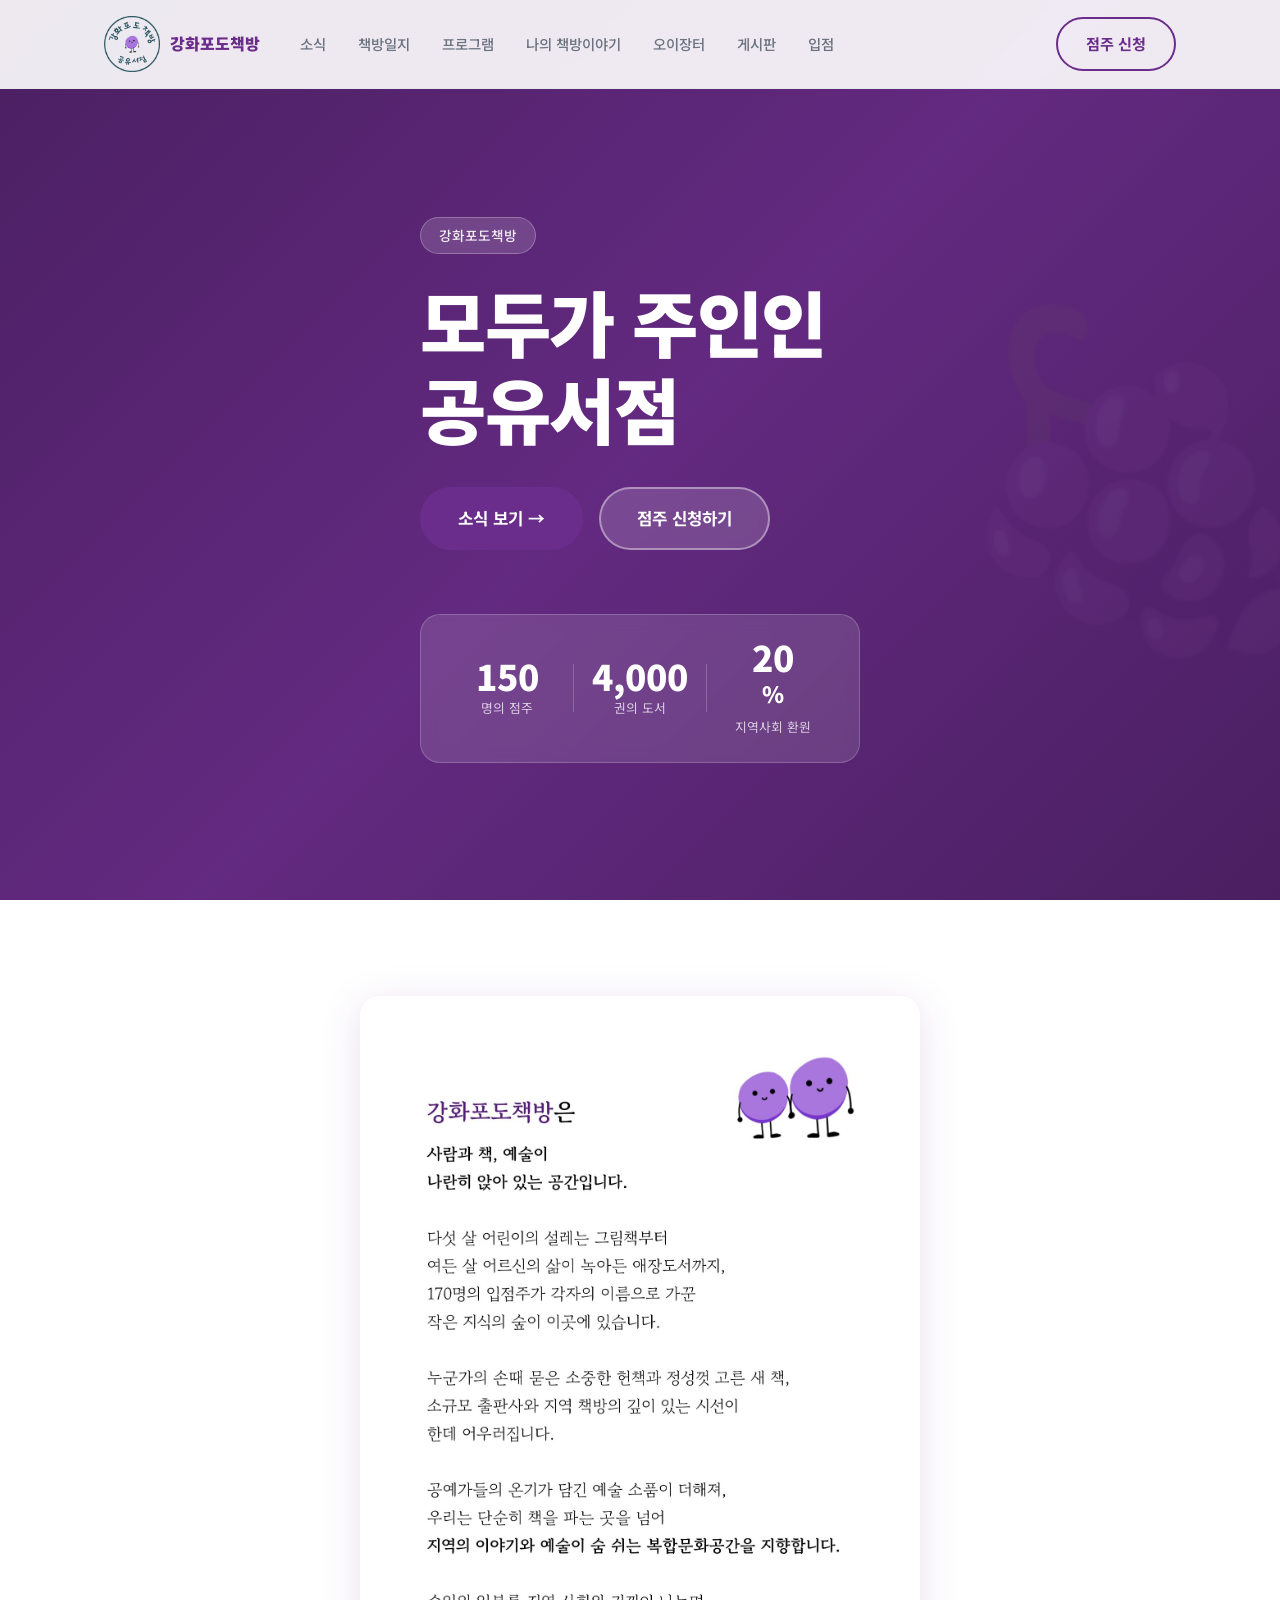
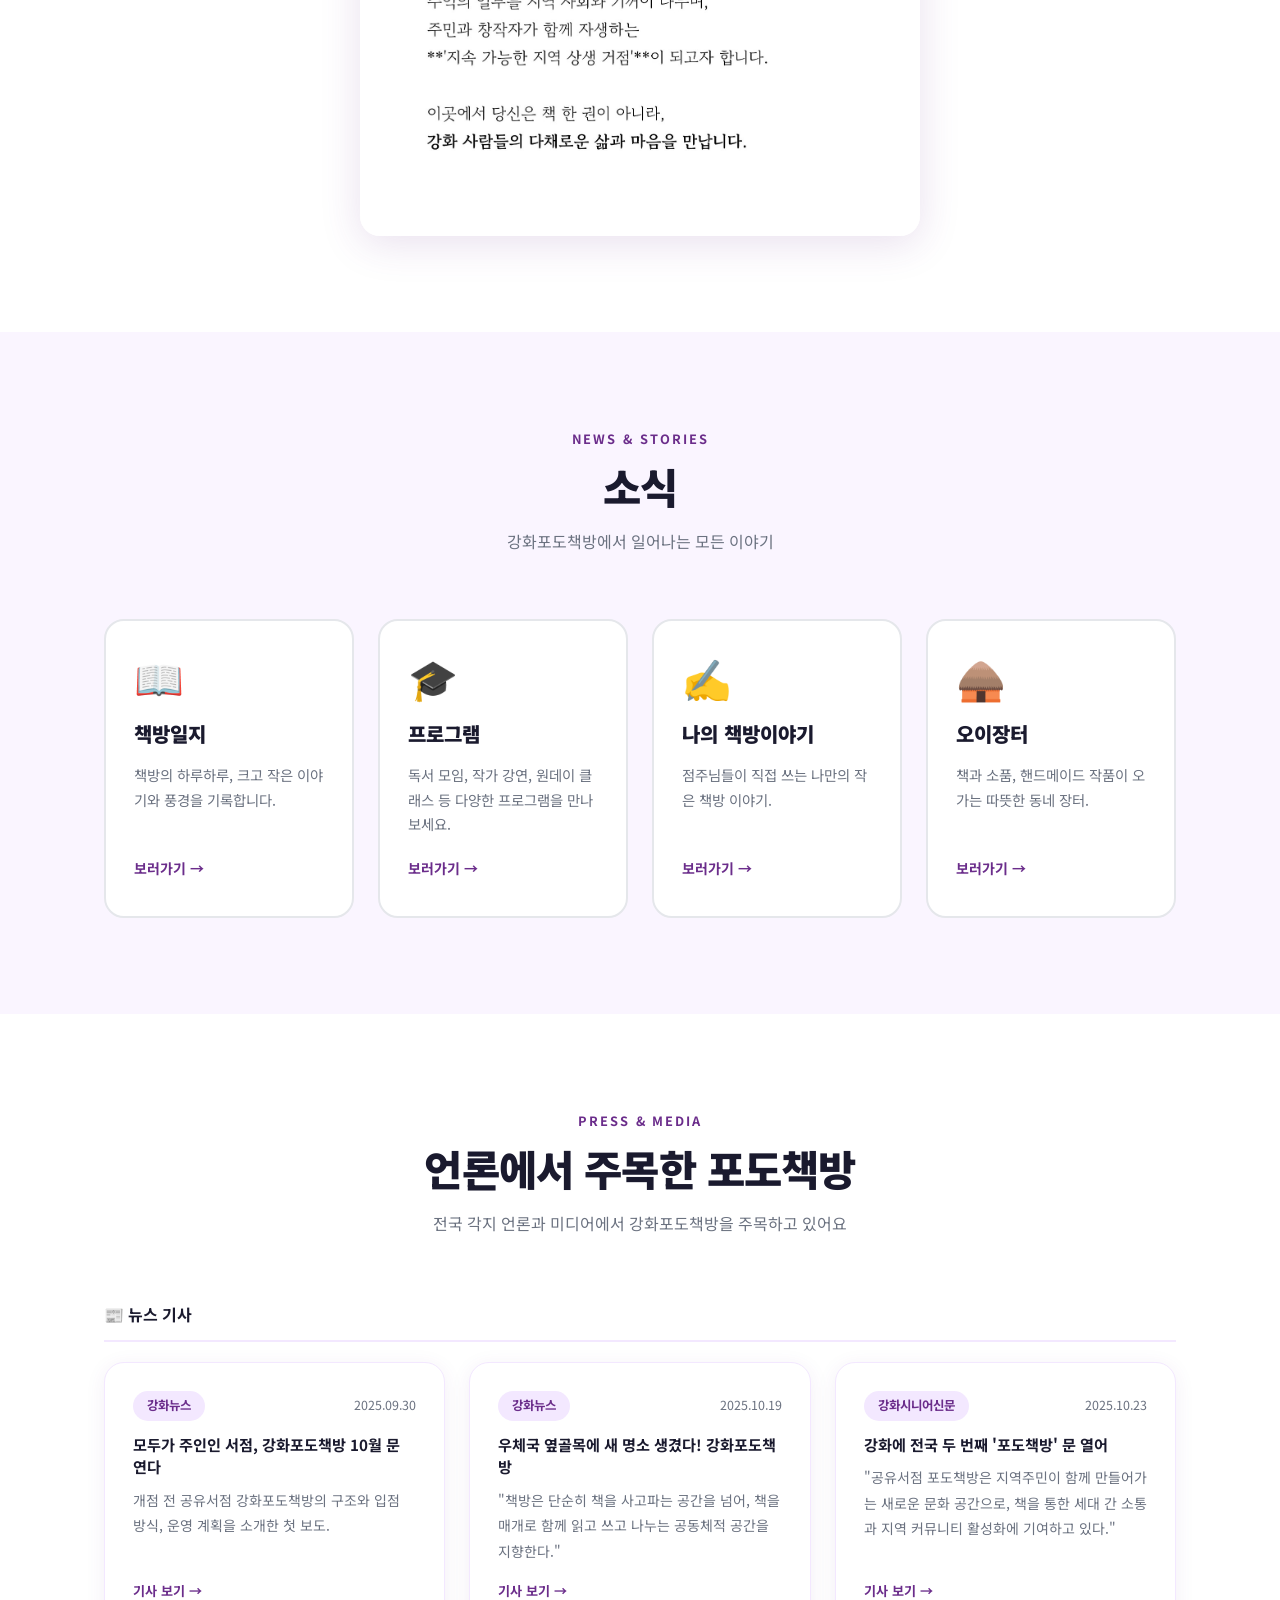
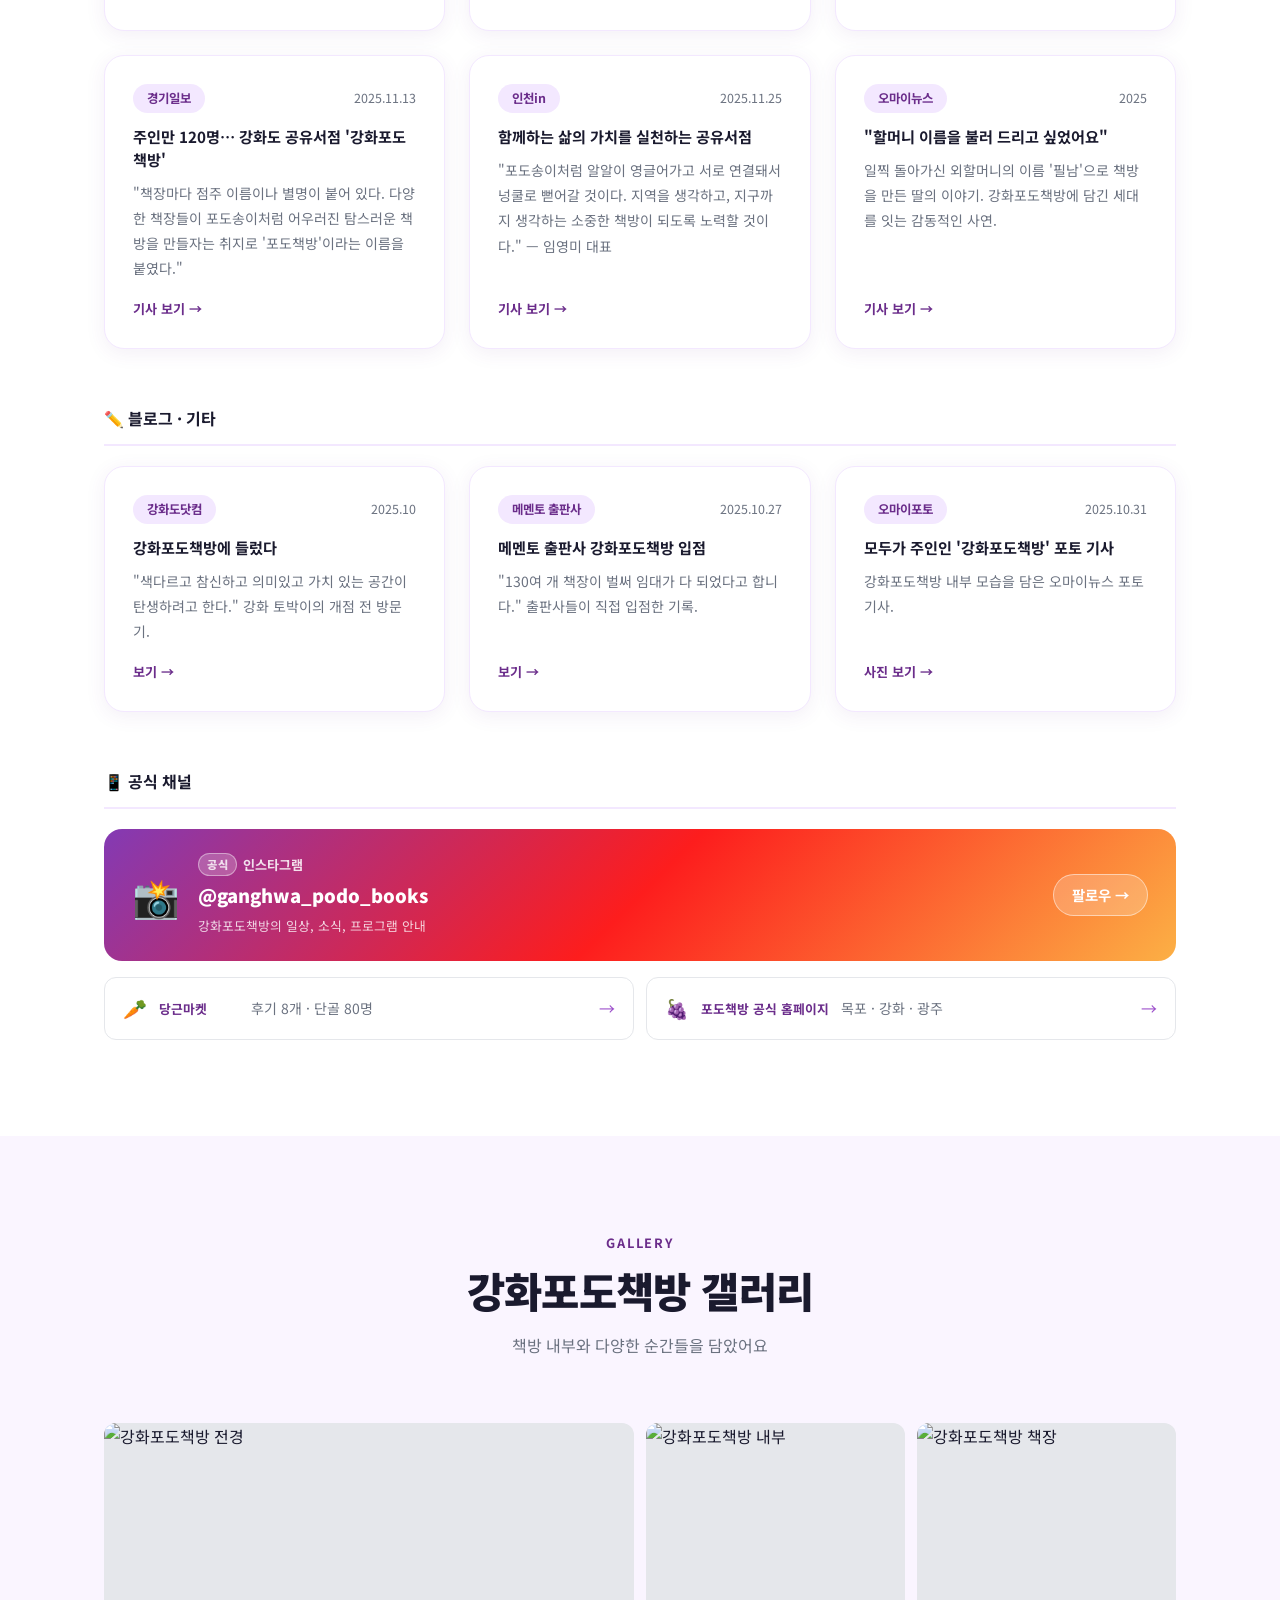
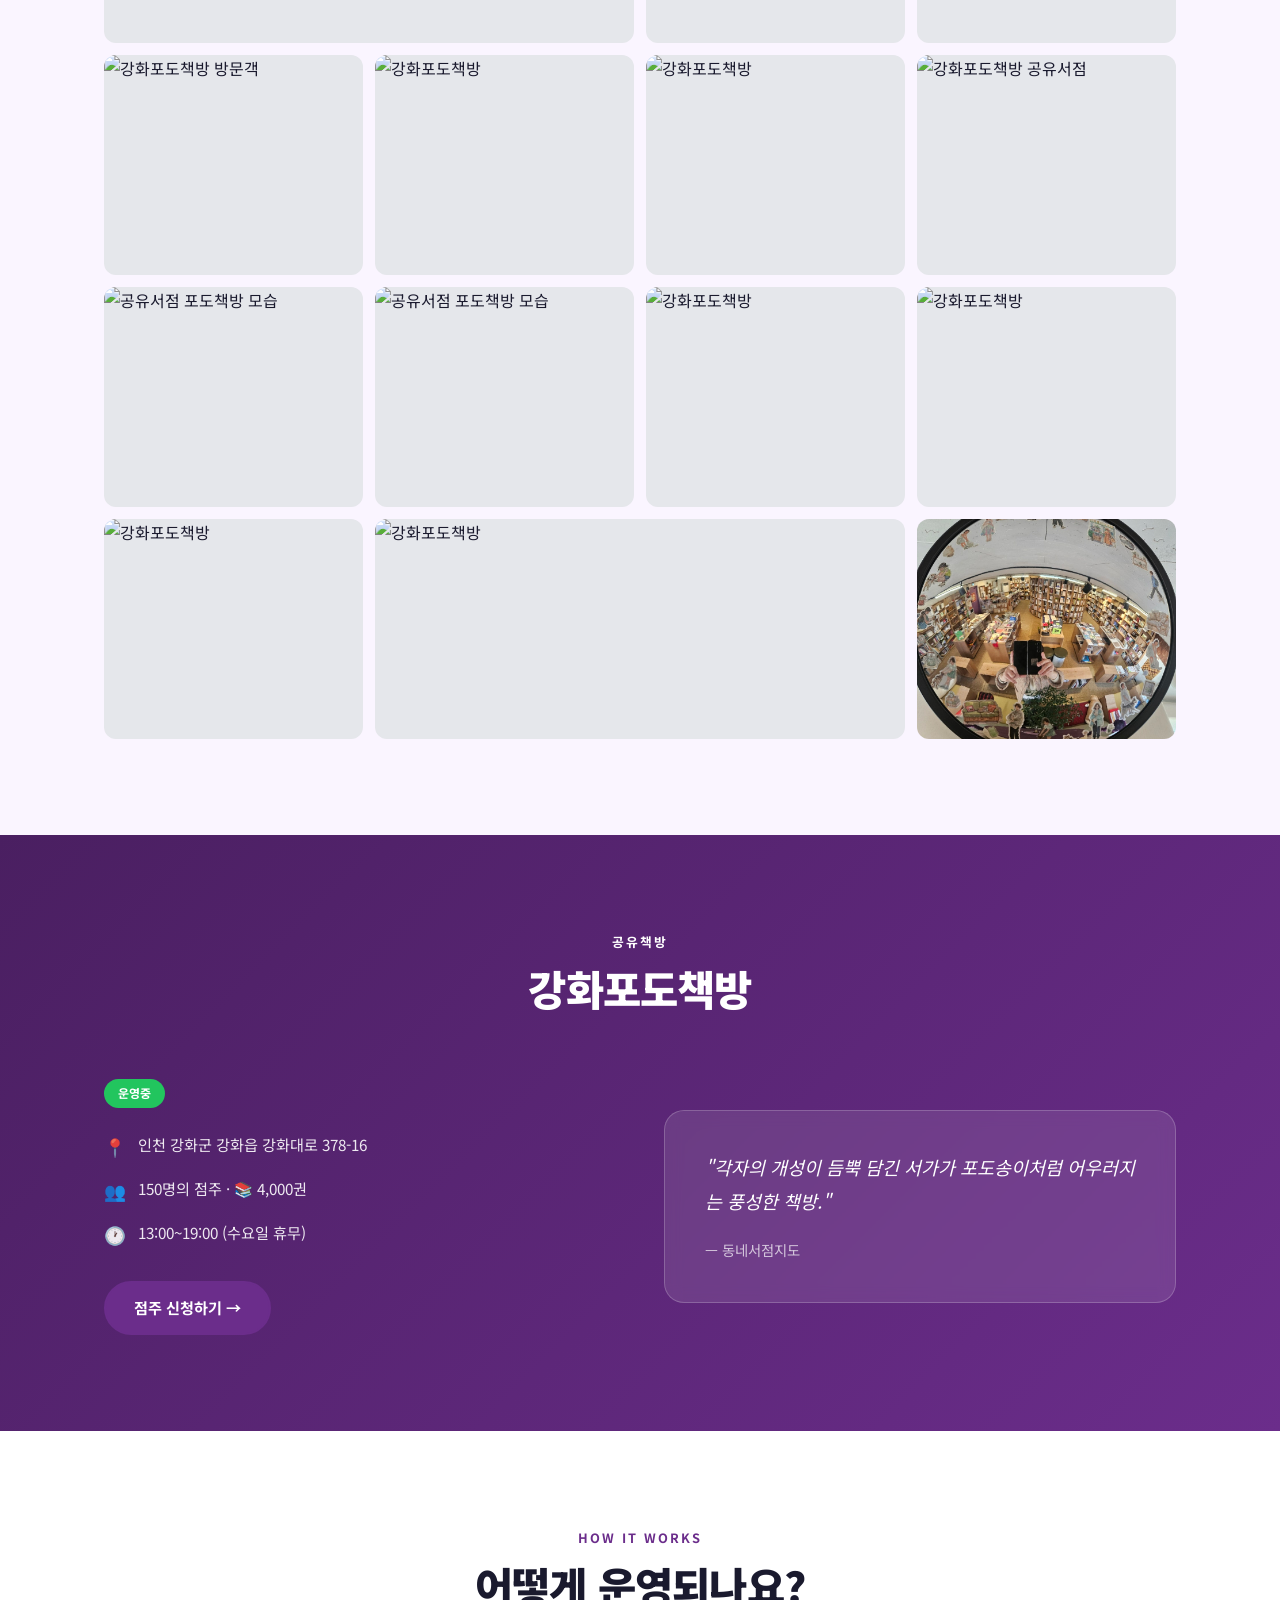
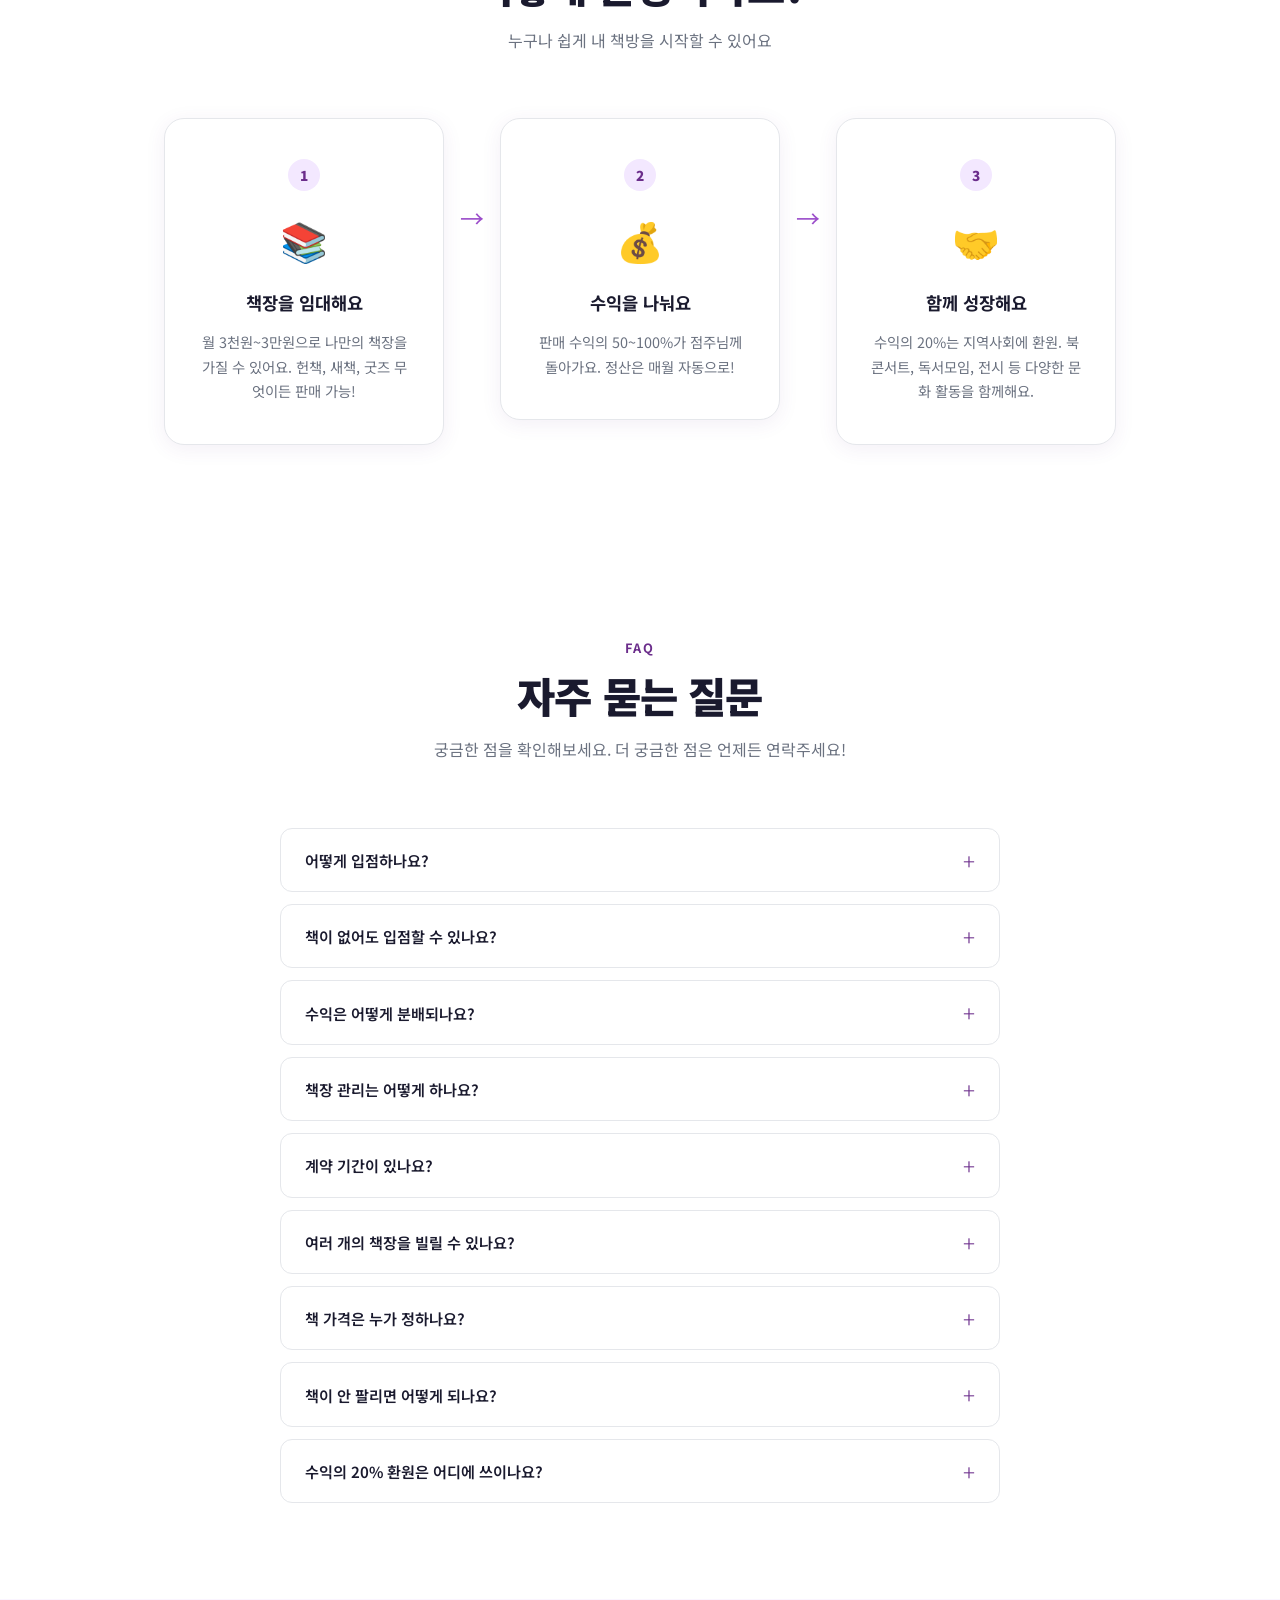
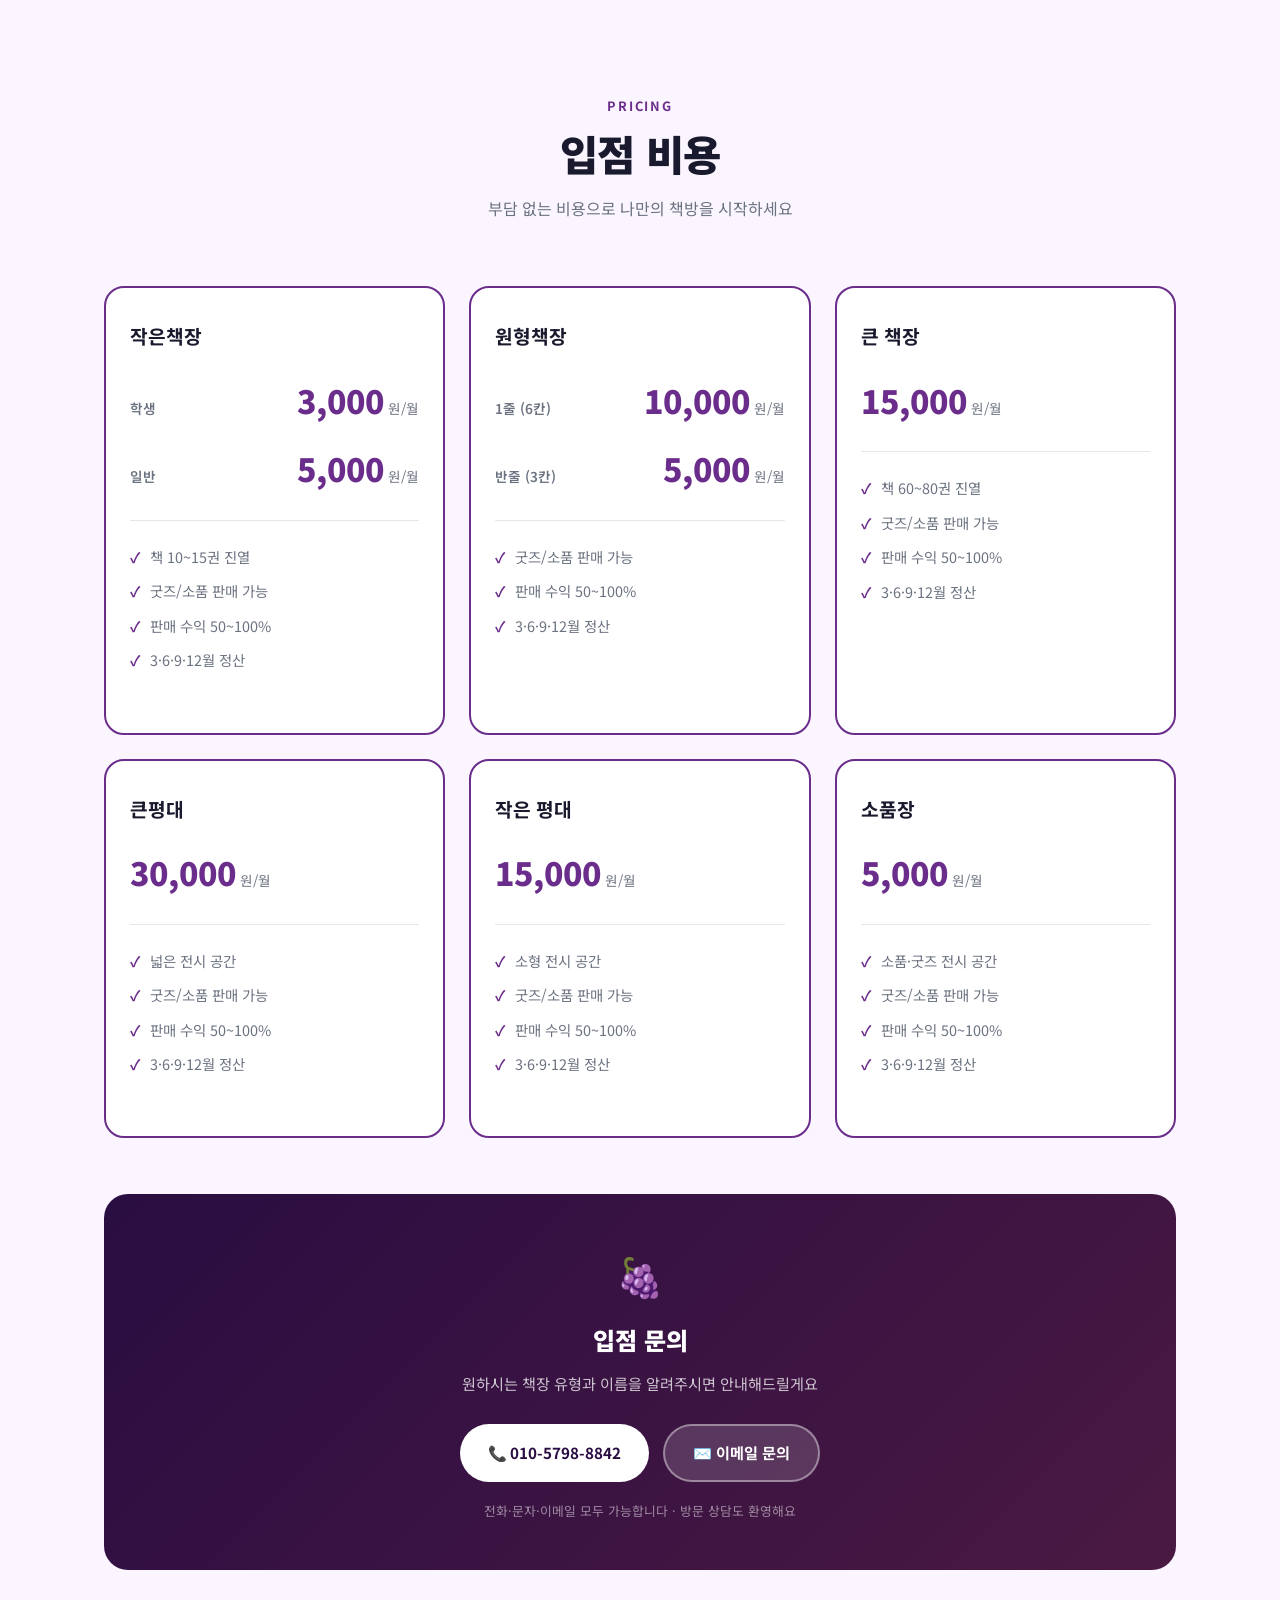
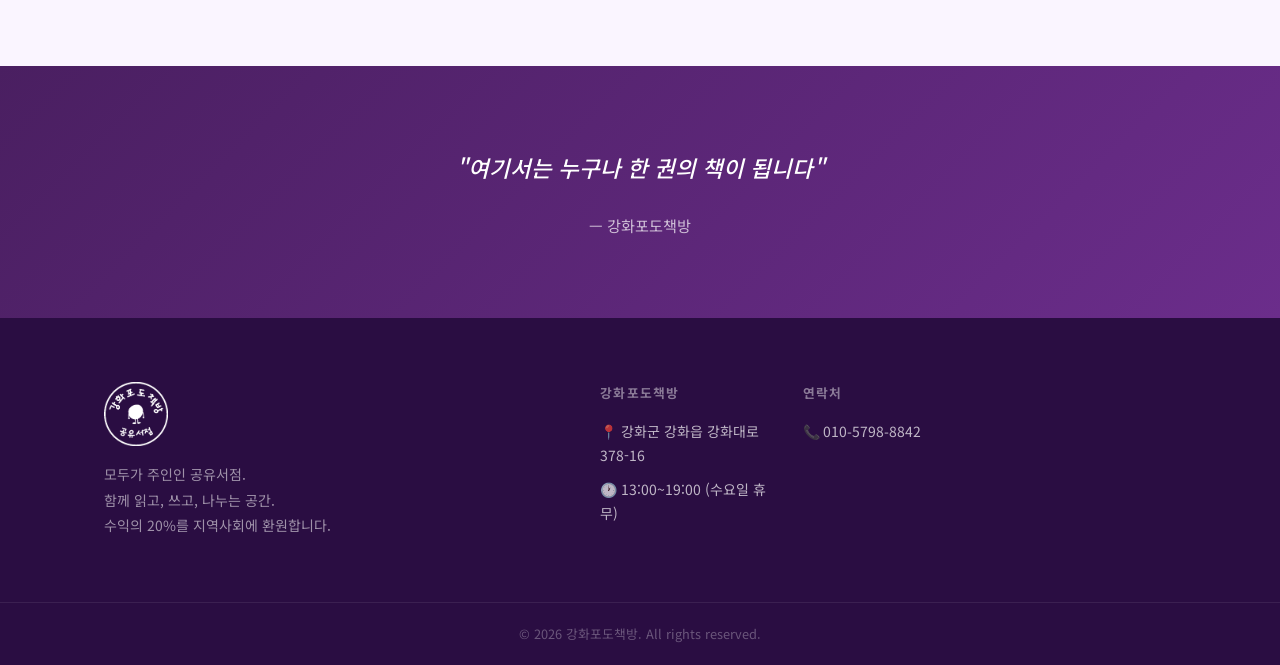
==== commit fd7f4e91: "공식 인스타그램 강조 카드 추가, 비공식 SNS 링크 제거 Made-with: Cursor" ====
--- a/index.html
+++ b/index.html
@@ -223,56 +223,35 @@
         </div>
       </div>
 
-      <!-- SNS · 커뮤니티 -->
+      <!-- 공식 채널 -->
       <div class="press-category">
-        <h3 class="press-category__title">📱 SNS · 커뮤니티</h3>
-        <div class="press-links">
-          <a class="press-link-item" href="https://www.threads.com/@ganghwa_podo_books" target="_blank" rel="noopener">
-            <span class="press-link-item__icon">🧵</span>
-            <span class="press-link-item__platform">Threads</span>
-            <span class="press-link-item__desc">@ganghwa_podo_books 공식 계정</span>
-            <span class="press-link-item__arrow">→</span>
-          </a>
-          <a class="press-link-item" href="https://www.instagram.com/p/DQViJusE5jD/" target="_blank" rel="noopener">
-            <span class="press-link-item__icon">📷</span>
-            <span class="press-link-item__platform">인스타그램</span>
-            <span class="press-link-item__desc">강화포도책방 인스타그램 게시물</span>
-            <span class="press-link-item__arrow">→</span>
-          </a>
-          <a class="press-link-item" href="https://www.instagram.com/p/DVk-oFikzSO/" target="_blank" rel="noopener">
-            <span class="press-link-item__icon">📷</span>
-            <span class="press-link-item__platform">인스타그램</span>
-            <span class="press-link-item__desc">강화포도책방 인스타그램 게시물</span>
-            <span class="press-link-item__arrow">→</span>
-          </a>
-          <a class="press-link-item" href="https://www.facebook.com/hashtag/%EA%B0%95%ED%99%94%ED%8F%AC%EB%8F%84%EC%B1%85%EB%B0%A9/?entry_point=6" target="_blank" rel="noopener">
-            <span class="press-link-item__icon">👍</span>
-            <span class="press-link-item__platform">페이스북</span>
-            <span class="press-link-item__desc">#강화포도책방 해시태그 모아보기</span>
-            <span class="press-link-item__arrow">→</span>
-          </a>
-          <a class="press-link-item" href="https://www.facebook.com/moksubooks/posts/1459175379548500/" target="_blank" rel="noopener">
-            <span class="press-link-item__icon">👍</span>
-            <span class="press-link-item__platform">페이스북</span>
-            <span class="press-link-item__desc">목수책방 — 강화포도책방 입점 소식</span>
-            <span class="press-link-item__arrow">→</span>
-          </a>
-          <a class="press-link-item" href="https://www.youtube.com/shorts/x8H9cabKmtM" target="_blank" rel="noopener">
-            <span class="press-link-item__icon">▶️</span>
-            <span class="press-link-item__platform">유튜브</span>
-            <span class="press-link-item__desc">강화포도책방 유튜브 쇼츠</span>
-            <span class="press-link-item__arrow">→</span>
-          </a>
+        <h3 class="press-category__title">📱 공식 채널</h3>
+
+        <!-- 공식 인스타그램 강조 카드 -->
+        <a class="official-sns" href="https://www.instagram.com/ganghwa_podo_books/" target="_blank" rel="noopener">
+          <div class="official-sns__left">
+            <div class="official-sns__icon">📸</div>
+            <div>
+              <div class="official-sns__label"><span class="official-badge">공식</span> 인스타그램</div>
+              <div class="official-sns__handle">@ganghwa_podo_books</div>
+              <div class="official-sns__desc">강화포도책방의 일상, 소식, 프로그램 안내</div>
+            </div>
+          </div>
+          <span class="official-sns__cta">팔로우 →</span>
+        </a>
+
+        <!-- 기타 공식 채널 -->
+        <div class="press-links" style="margin-top:16px">
           <a class="press-link-item" href="https://www.daangn.com/kr/local-profile/%EA%B0%95%ED%99%94%ED%8F%AC%EB%8F%84%EC%B1%85%EB%B0%A9-54bny7qqiuf7/" target="_blank" rel="noopener">
             <span class="press-link-item__icon">🥕</span>
             <span class="press-link-item__platform">당근마켓</span>
-            <span class="press-link-item__desc">강화포도책방 — 후기 8개 · 단골 80명</span>
+            <span class="press-link-item__desc">후기 8개 · 단골 80명</span>
             <span class="press-link-item__arrow">→</span>
           </a>
           <a class="press-link-item" href="https://podobooks.com/" target="_blank" rel="noopener">
             <span class="press-link-item__icon">🍇</span>
-            <span class="press-link-item__platform">포도책방 본점</span>
-            <span class="press-link-item__desc">포도책방 공식 홈페이지 (목포·강화·광주)</span>
+            <span class="press-link-item__platform">포도책방 공식 홈페이지</span>
+            <span class="press-link-item__desc">목포 · 강화 · 광주</span>
             <span class="press-link-item__arrow">→</span>
           </a>
         </div>
--- a/style.css
+++ b/style.css
@@ -163,10 +163,9 @@
 }
 
 .header__logo-img {
-  width: 40px;
-  height: 40px;
+  width: 56px;
+  height: 56px;
   object-fit: contain;
-  border-radius: 50%;
 }
 
 .header__logo-text {
@@ -728,6 +727,74 @@
   color: var(--grape-light);
   font-size: 1rem;
   flex-shrink: 0;
+}
+
+/* 공식 인스타그램 강조 카드 */
+.official-sns {
+  display: flex;
+  align-items: center;
+  justify-content: space-between;
+  gap: 16px;
+  background: linear-gradient(135deg, #833ab4 0%, #fd1d1d 50%, #fcb045 100%);
+  color: #fff;
+  border-radius: 18px;
+  padding: 24px 28px;
+  text-decoration: none;
+  transition: transform .2s, box-shadow .2s;
+}
+.official-sns:hover {
+  transform: translateY(-2px);
+  box-shadow: 0 8px 32px rgba(131,58,180,.35);
+}
+.official-sns__left {
+  display: flex;
+  align-items: center;
+  gap: 18px;
+}
+.official-sns__icon {
+  font-size: 2.4rem;
+  line-height: 1;
+}
+.official-sns__label {
+  font-size: .82rem;
+  font-weight: 700;
+  opacity: .85;
+  margin-bottom: 4px;
+  display: flex;
+  align-items: center;
+  gap: 6px;
+}
+.official-badge {
+  background: rgba(255,255,255,.25);
+  border: 1px solid rgba(255,255,255,.5);
+  border-radius: 50px;
+  padding: 1px 8px;
+  font-size: .7rem;
+  font-weight: 900;
+  letter-spacing: .05em;
+}
+.official-sns__handle {
+  font-size: 1.15rem;
+  font-weight: 900;
+  margin-bottom: 4px;
+}
+.official-sns__desc {
+  font-size: .8rem;
+  opacity: .8;
+}
+.official-sns__cta {
+  font-size: .9rem;
+  font-weight: 700;
+  background: rgba(255,255,255,.2);
+  border: 1.5px solid rgba(255,255,255,.5);
+  border-radius: 50px;
+  padding: 8px 18px;
+  white-space: nowrap;
+  flex-shrink: 0;
+  transition: background .2s;
+}
+.official-sns:hover .official-sns__cta {
+  background: rgba(255,255,255,.35);
 }
 
 /* ===================================
@@ -1202,10 +1269,11 @@
 }
 
 .footer__logo-img {
-  height: 48px;
+  height: 64px;
   width: auto;
   display: block;
   filter: brightness(0) invert(1);
+  margin-bottom: 12px;
 }
 
 .footer__tagline {
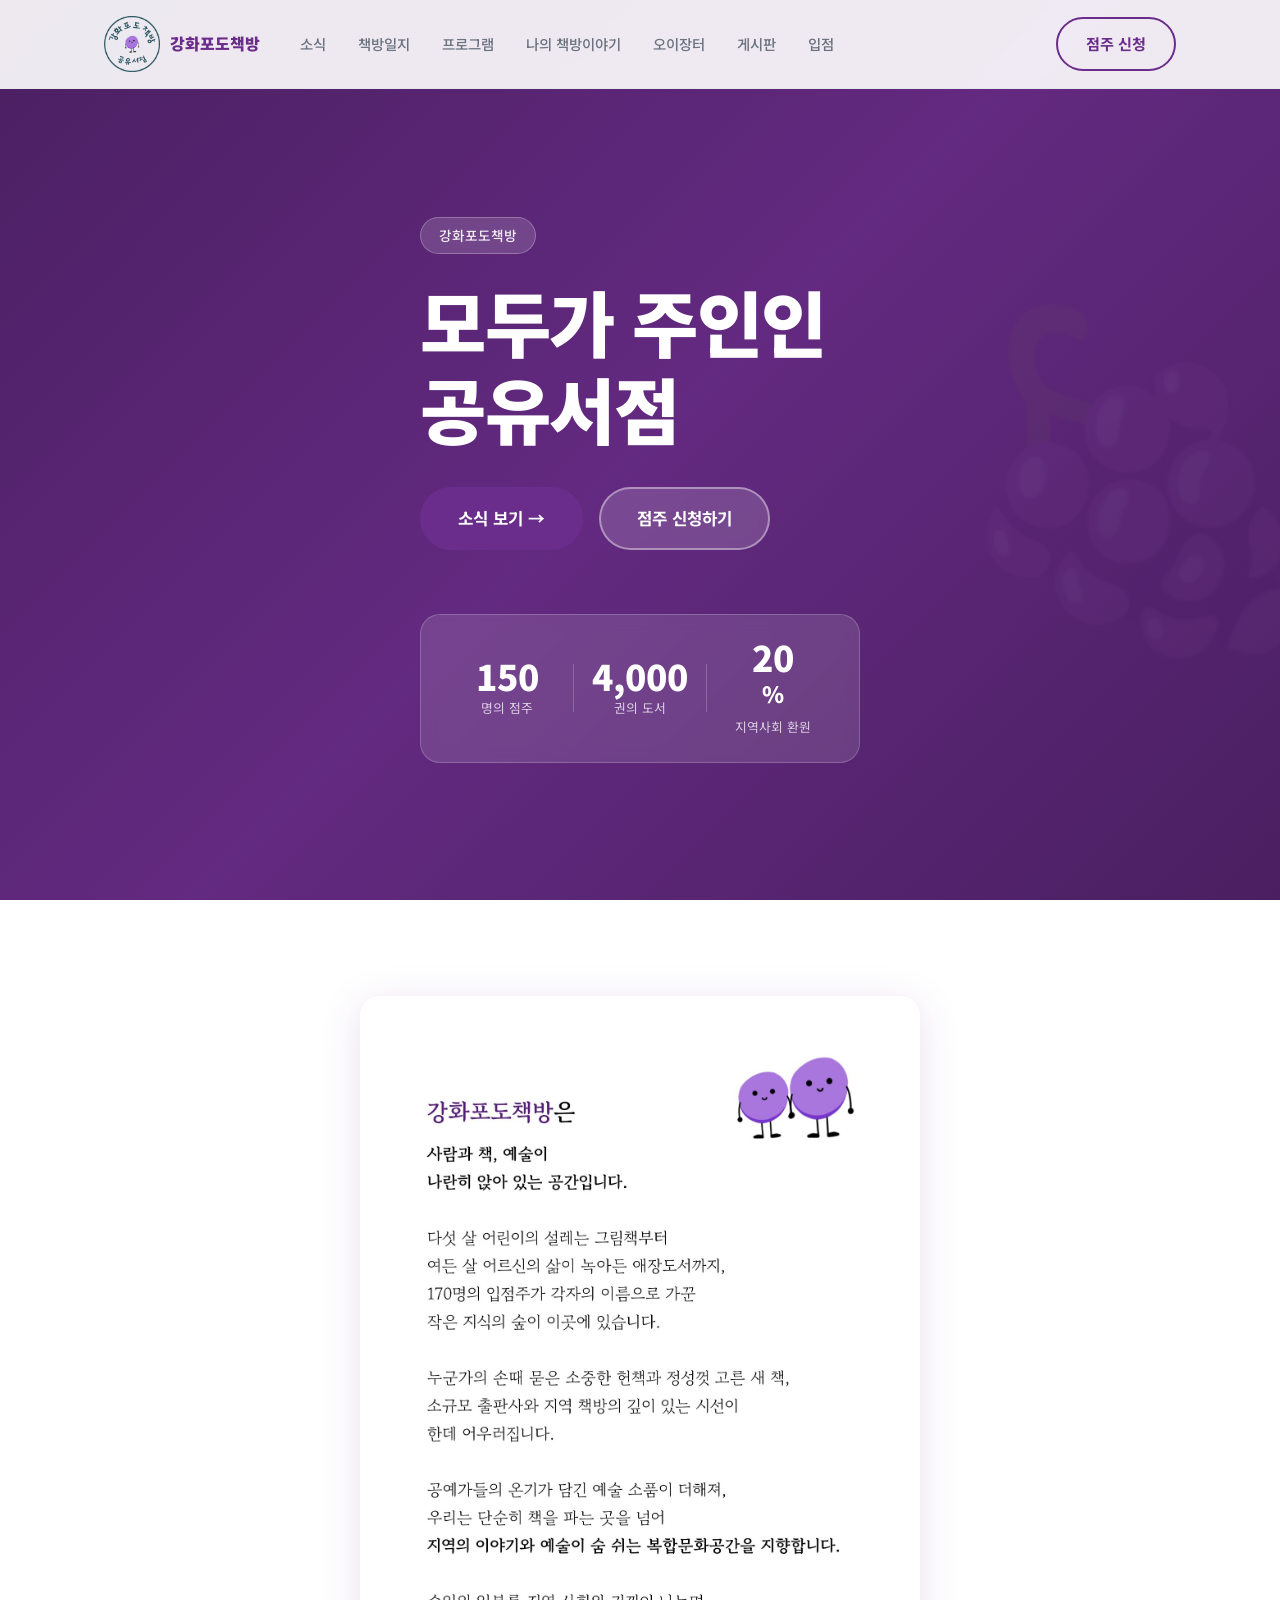
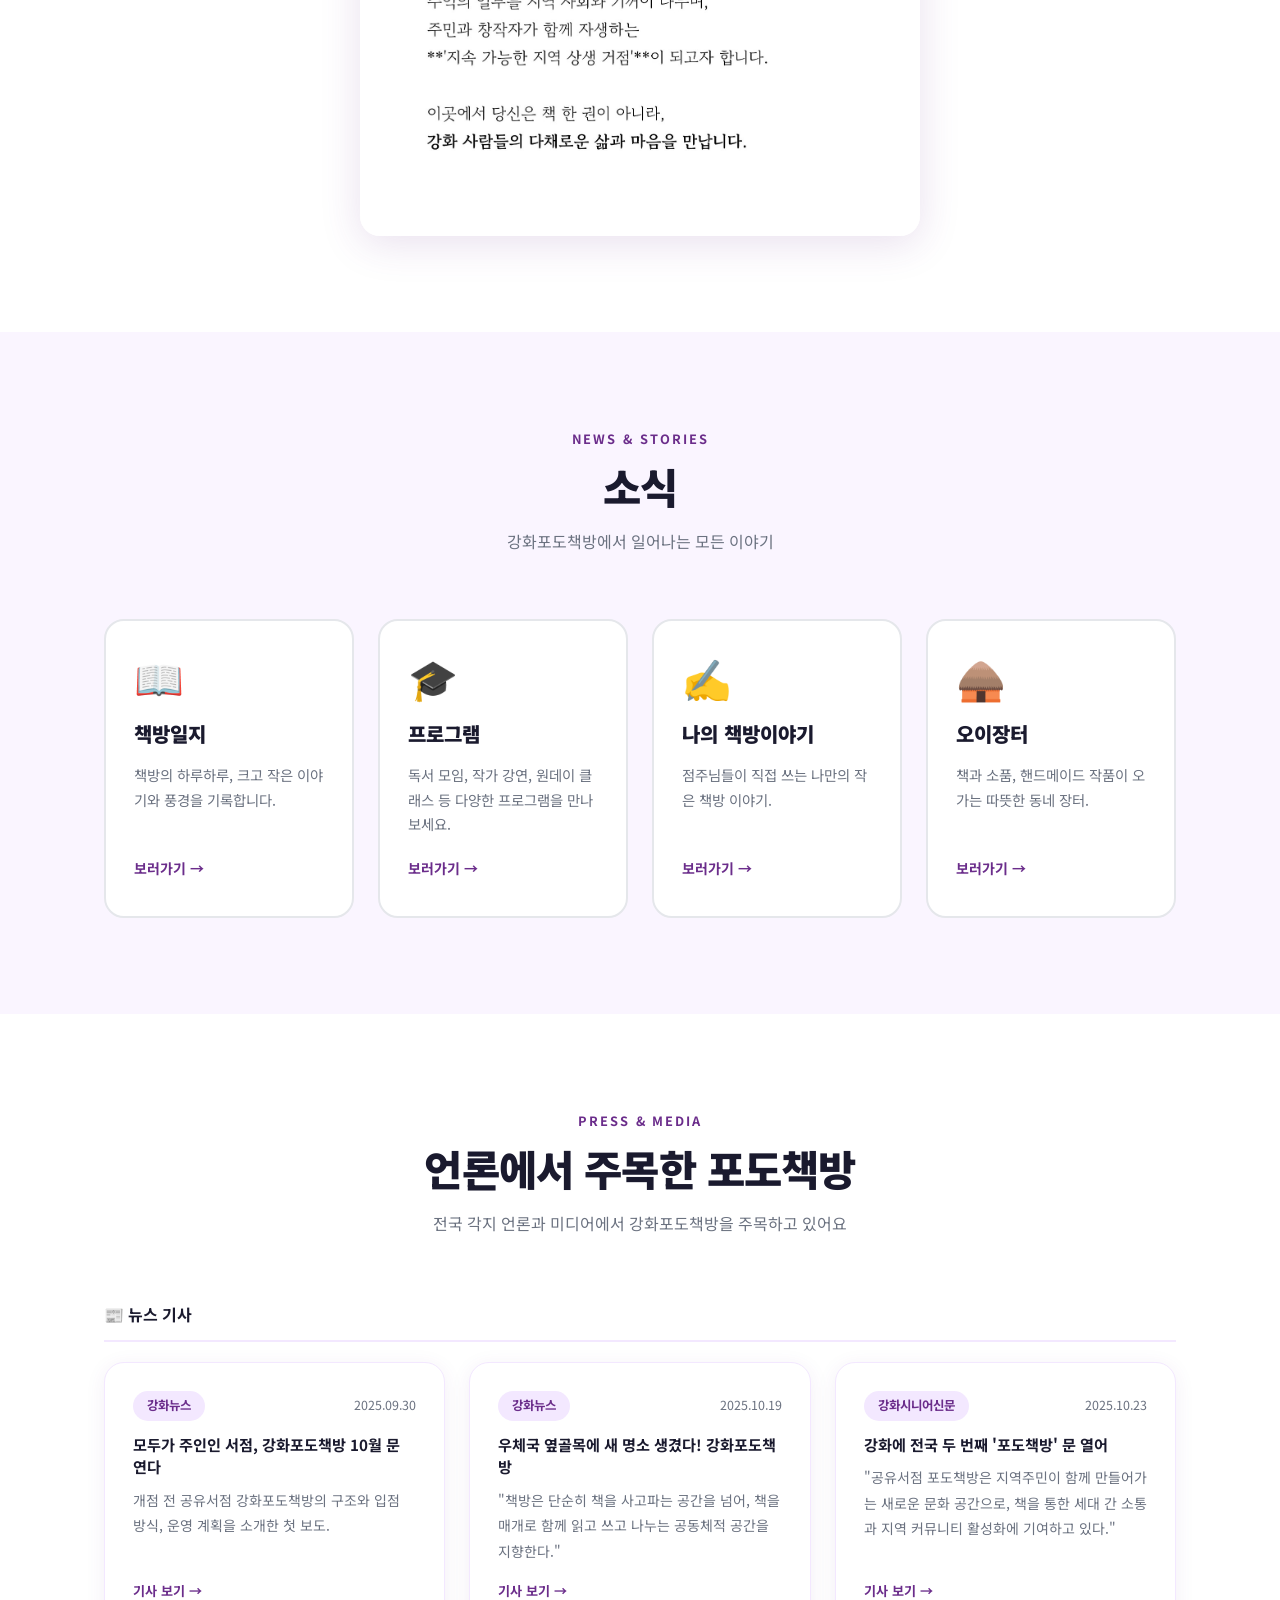
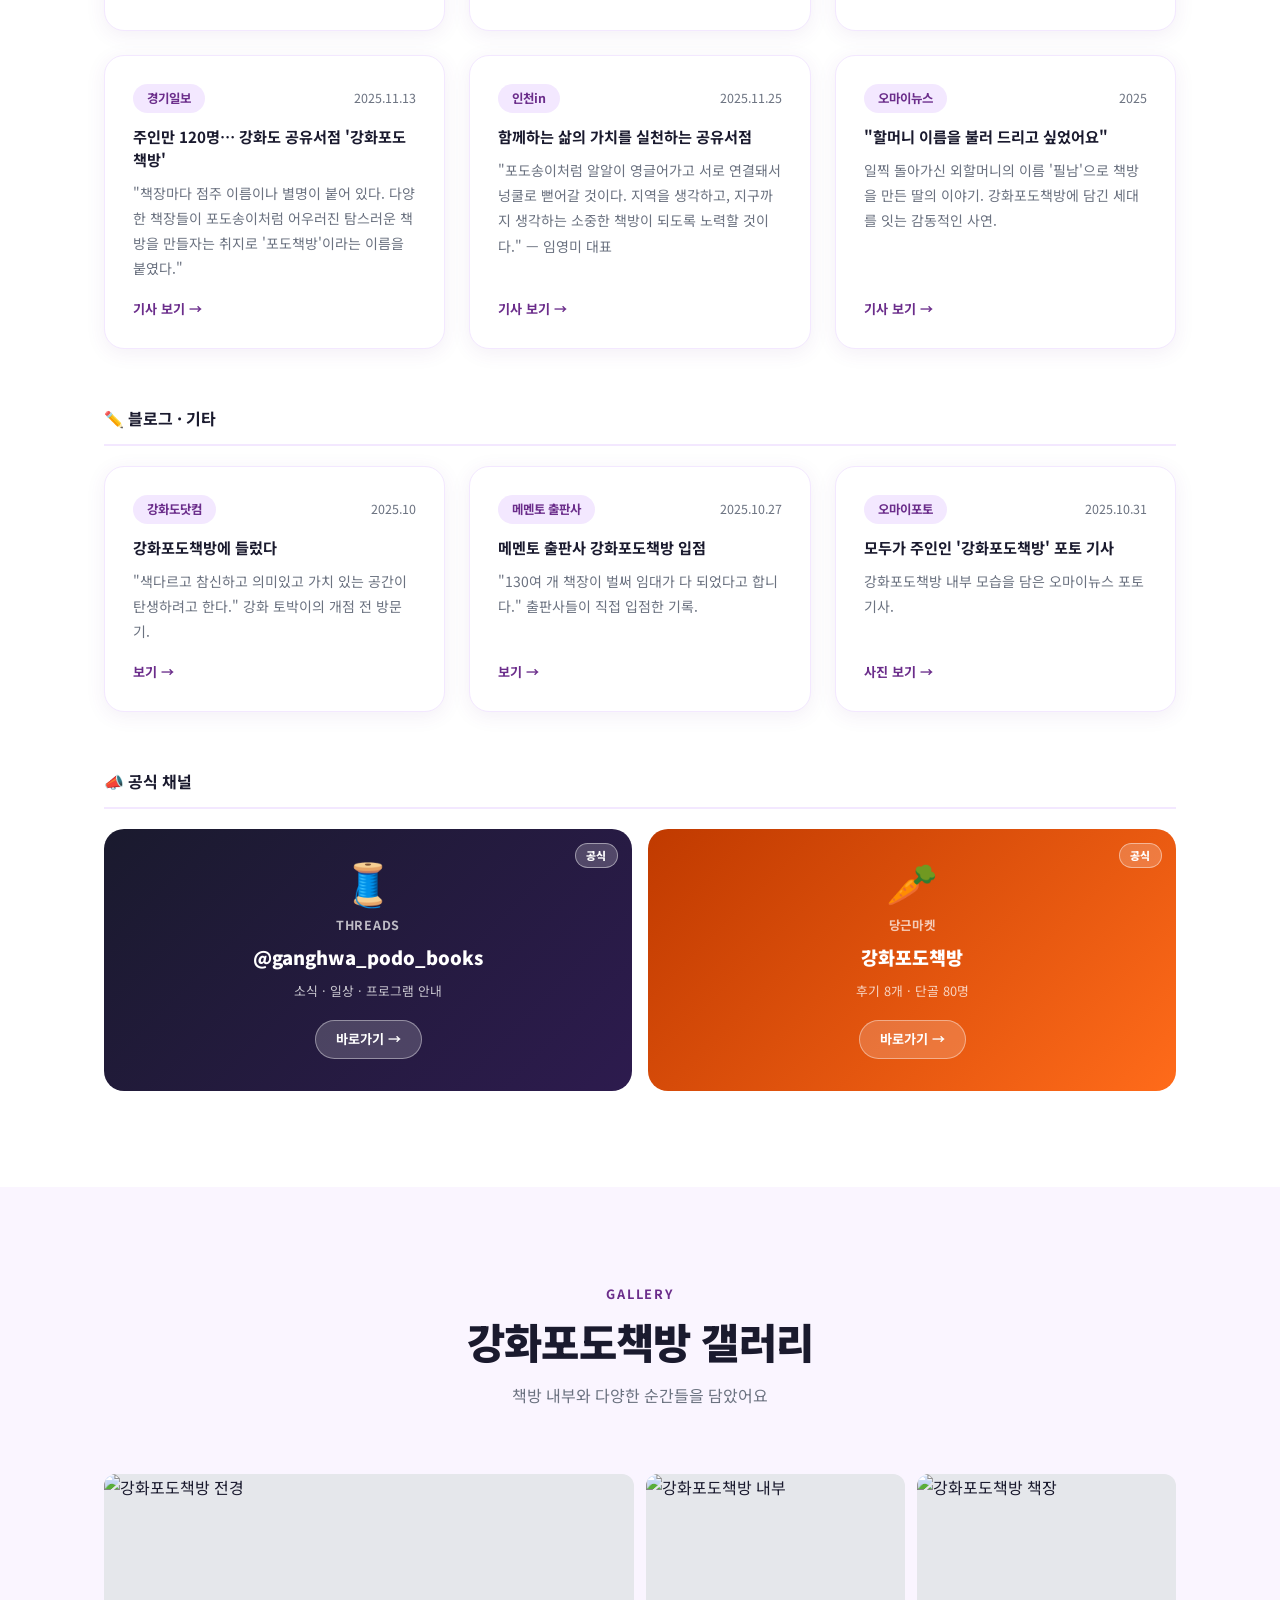
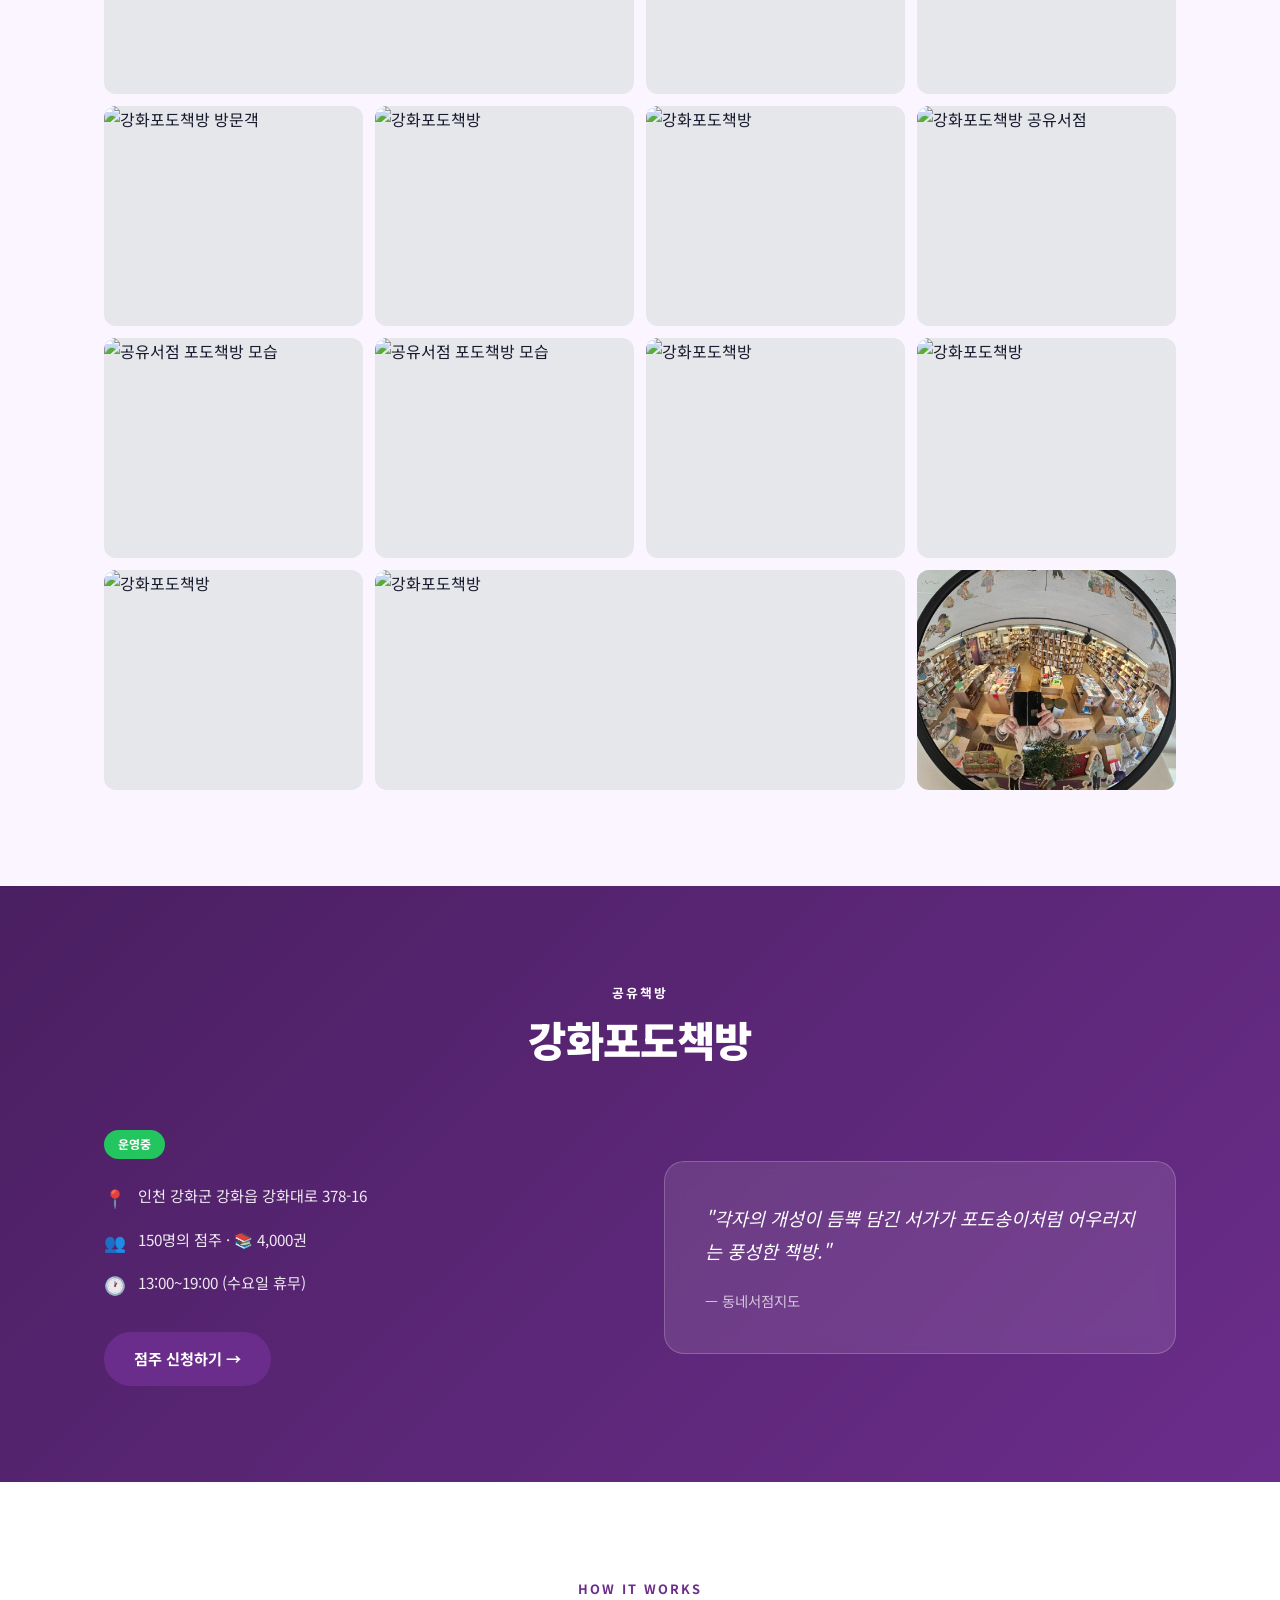
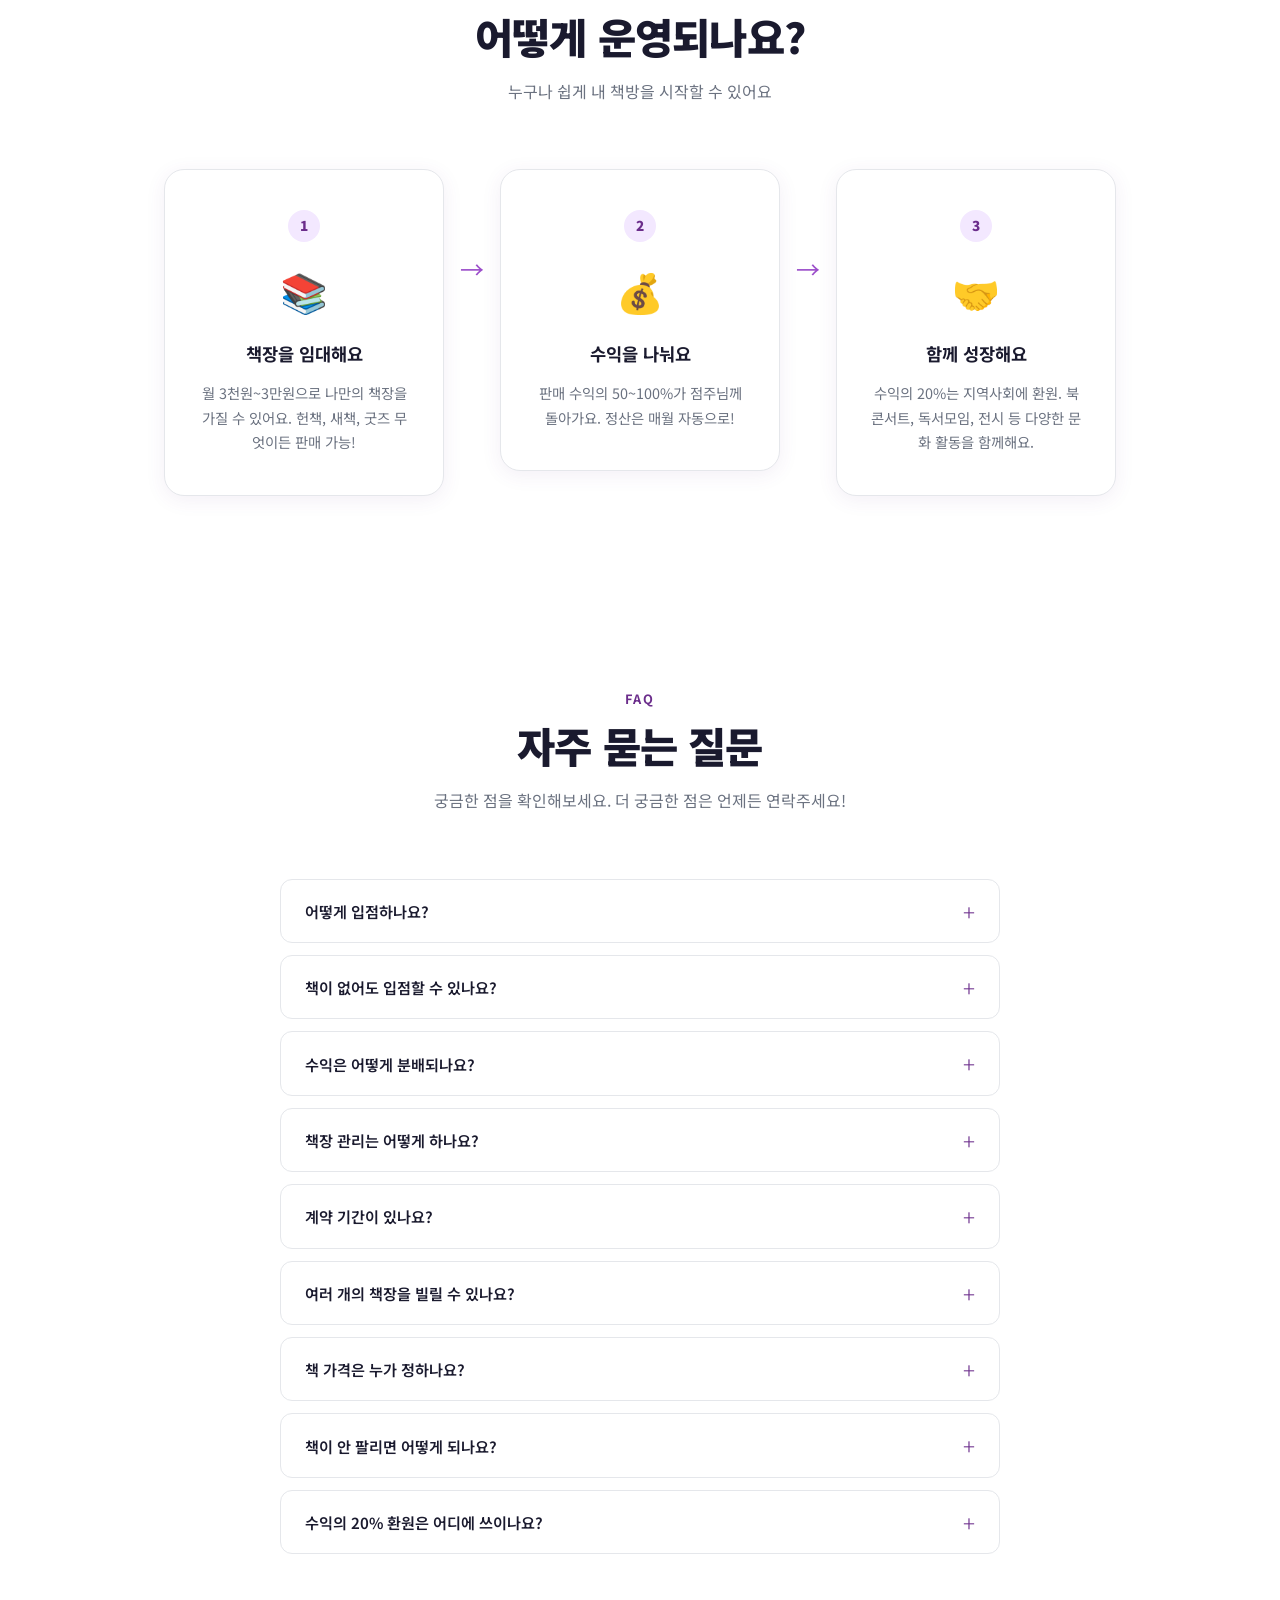
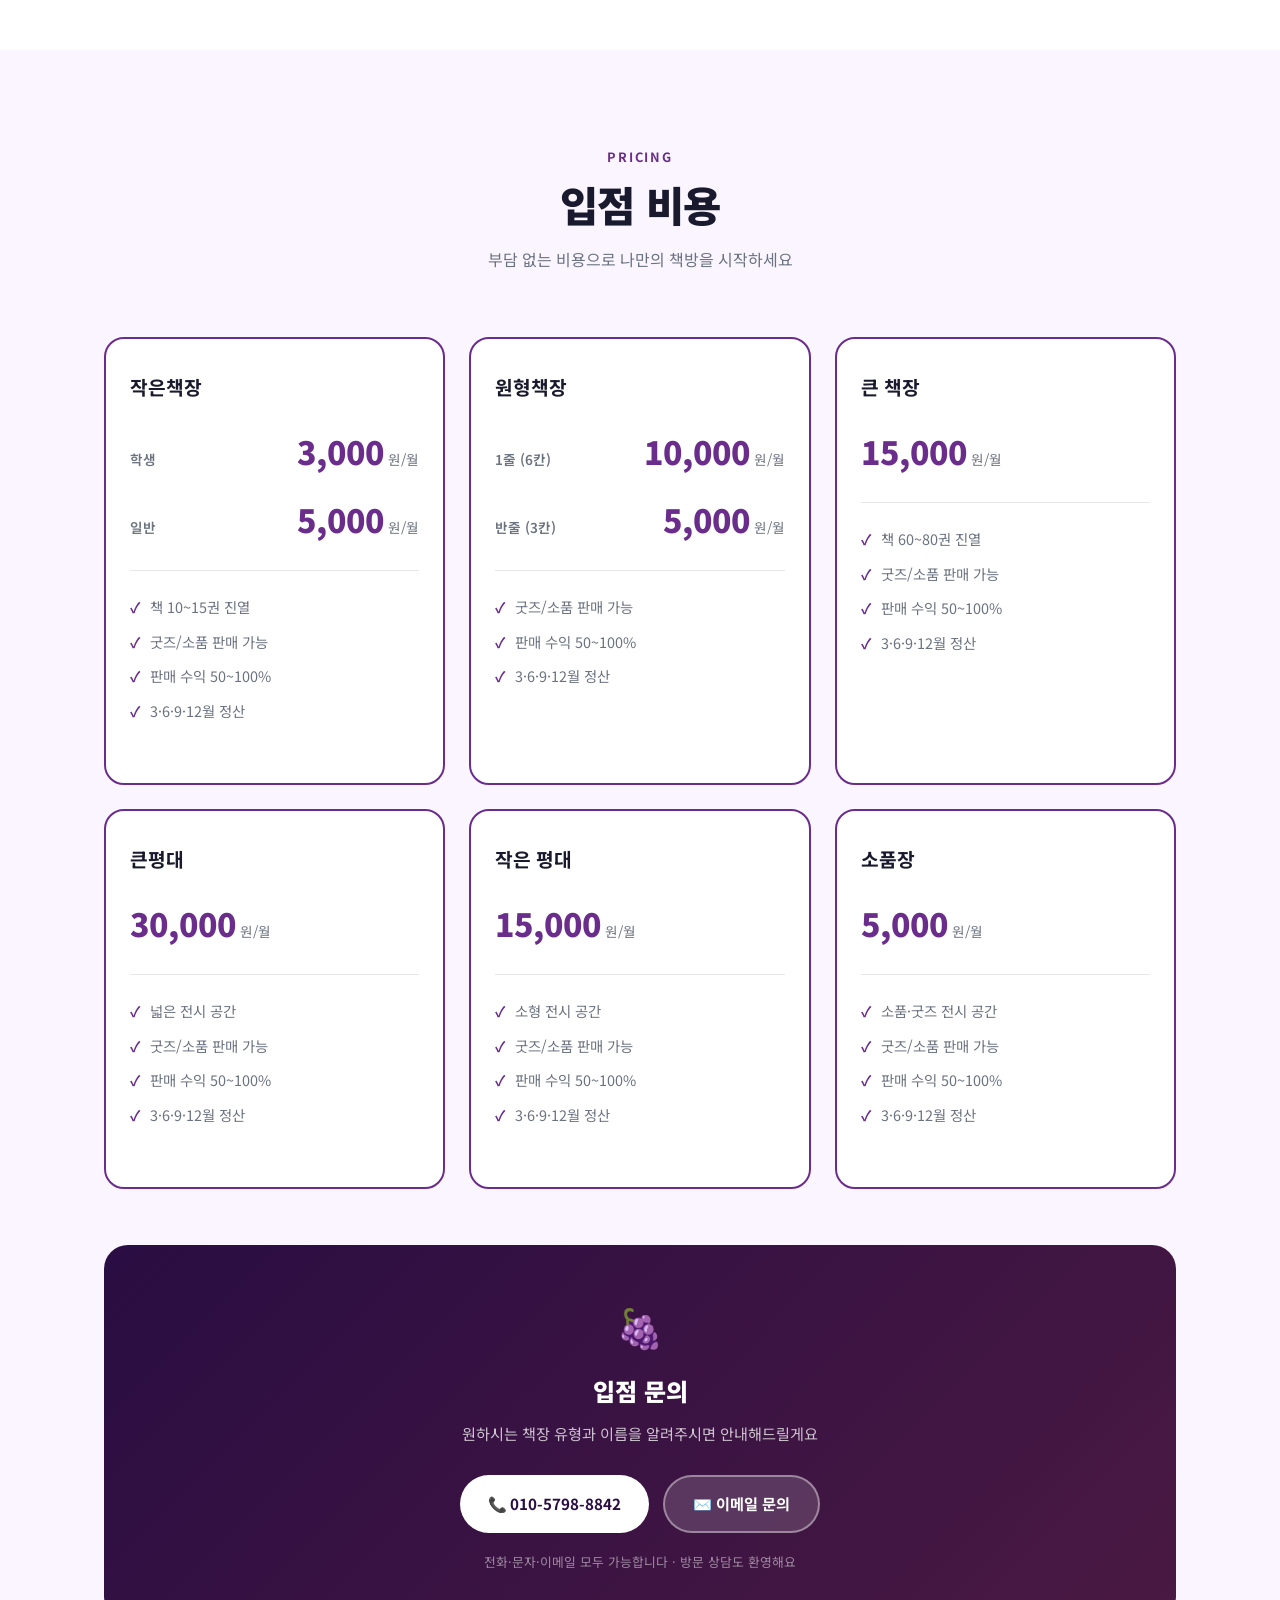
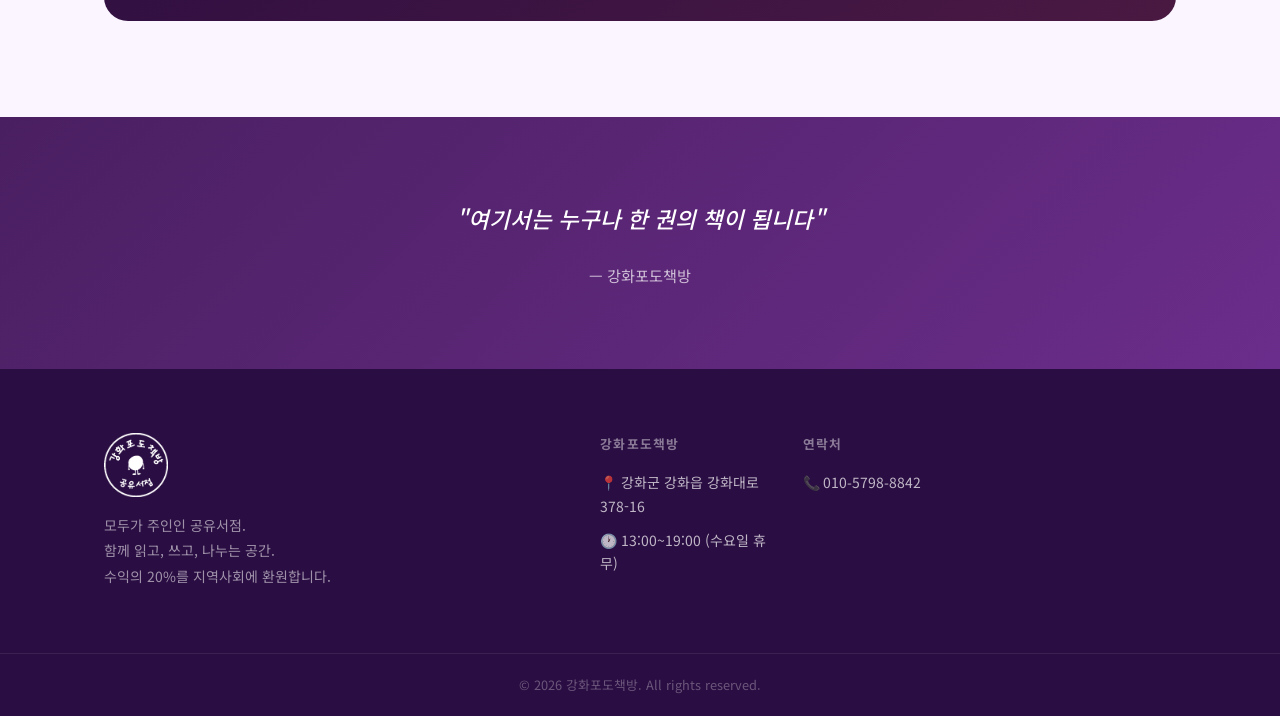
==== commit 7c948d94: "공식 채널 Threads·당근마켓 2개 카드로 정리 Made-with: Cursor" ====
--- a/index.html
+++ b/index.html
@@ -225,34 +225,23 @@
 
       <!-- 공식 채널 -->
       <div class="press-category">
-        <h3 class="press-category__title">📱 공식 채널</h3>
-
-        <!-- 공식 인스타그램 강조 카드 -->
-        <a class="official-sns" href="https://www.instagram.com/ganghwa_podo_books/" target="_blank" rel="noopener">
-          <div class="official-sns__left">
-            <div class="official-sns__icon">📸</div>
-            <div>
-              <div class="official-sns__label"><span class="official-badge">공식</span> 인스타그램</div>
-              <div class="official-sns__handle">@ganghwa_podo_books</div>
-              <div class="official-sns__desc">강화포도책방의 일상, 소식, 프로그램 안내</div>
-            </div>
-          </div>
-          <span class="official-sns__cta">팔로우 →</span>
-        </a>
-
-        <!-- 기타 공식 채널 -->
-        <div class="press-links" style="margin-top:16px">
-          <a class="press-link-item" href="https://www.daangn.com/kr/local-profile/%EA%B0%95%ED%99%94%ED%8F%AC%EB%8F%84%EC%B1%85%EB%B0%A9-54bny7qqiuf7/" target="_blank" rel="noopener">
-            <span class="press-link-item__icon">🥕</span>
-            <span class="press-link-item__platform">당근마켓</span>
-            <span class="press-link-item__desc">후기 8개 · 단골 80명</span>
-            <span class="press-link-item__arrow">→</span>
-          </a>
-          <a class="press-link-item" href="https://podobooks.com/" target="_blank" rel="noopener">
-            <span class="press-link-item__icon">🍇</span>
-            <span class="press-link-item__platform">포도책방 공식 홈페이지</span>
-            <span class="press-link-item__desc">목포 · 강화 · 광주</span>
-            <span class="press-link-item__arrow">→</span>
+        <h3 class="press-category__title">📣 공식 채널</h3>
+        <div class="official-channels">
+          <a class="official-ch official-ch--threads" href="https://www.threads.com/@ganghwa_podo_books" target="_blank" rel="noopener">
+            <div class="official-ch__badge">공식</div>
+            <div class="official-ch__icon">🧵</div>
+            <div class="official-ch__name">Threads</div>
+            <div class="official-ch__handle">@ganghwa_podo_books</div>
+            <div class="official-ch__desc">소식 · 일상 · 프로그램 안내</div>
+            <span class="official-ch__cta">바로가기 →</span>
+          </a>
+          <a class="official-ch official-ch--daangn" href="https://www.daangn.com/kr/local-profile/%EA%B0%95%ED%99%94%ED%8F%AC%EB%8F%84%EC%B1%85%EB%B0%A9-54bny7qqiuf7/" target="_blank" rel="noopener">
+            <div class="official-ch__badge">공식</div>
+            <div class="official-ch__icon">🥕</div>
+            <div class="official-ch__name">당근마켓</div>
+            <div class="official-ch__handle">강화포도책방</div>
+            <div class="official-ch__desc">후기 8개 · 단골 80명</div>
+            <span class="official-ch__cta">바로가기 →</span>
           </a>
         </div>
       </div>
--- a/style.css
+++ b/style.css
@@ -729,72 +729,84 @@
   flex-shrink: 0;
 }
 
-/* 공식 인스타그램 강조 카드 */
-.official-sns {
-  display: flex;
-  align-items: center;
-  justify-content: space-between;
+/* 공식 채널 2개 카드 */
+.official-channels {
+  display: grid;
+  grid-template-columns: 1fr 1fr;
   gap: 16px;
-  background: linear-gradient(135deg, #833ab4 0%, #fd1d1d 50%, #fcb045 100%);
+}
+.official-ch {
+  display: flex;
+  flex-direction: column;
+  align-items: center;
+  text-align: center;
+  border-radius: 20px;
+  padding: 32px 24px;
+  text-decoration: none;
   color: #fff;
-  border-radius: 18px;
-  padding: 24px 28px;
-  text-decoration: none;
+  position: relative;
   transition: transform .2s, box-shadow .2s;
 }
-.official-sns:hover {
-  transform: translateY(-2px);
-  box-shadow: 0 8px 32px rgba(131,58,180,.35);
-}
-.official-sns__left {
-  display: flex;
-  align-items: center;
-  gap: 18px;
-}
-.official-sns__icon {
-  font-size: 2.4rem;
+.official-ch:hover {
+  transform: translateY(-3px);
+  box-shadow: 0 12px 40px rgba(0,0,0,.25);
+}
+.official-ch--threads {
+  background: linear-gradient(135deg, #1a1a2e 0%, #2d1b4e 100%);
+}
+.official-ch--daangn {
+  background: linear-gradient(135deg, #c03a00 0%, #ff6b1a 100%);
+}
+.official-ch__badge {
+  position: absolute;
+  top: 14px;
+  right: 14px;
+  background: rgba(255,255,255,.2);
+  border: 1.5px solid rgba(255,255,255,.45);
+  border-radius: 50px;
+  padding: 2px 10px;
+  font-size: .68rem;
+  font-weight: 900;
+  letter-spacing: .06em;
+}
+.official-ch__icon {
+  font-size: 2.6rem;
+  margin-bottom: 12px;
   line-height: 1;
 }
-.official-sns__label {
-  font-size: .82rem;
-  font-weight: 700;
-  opacity: .85;
-  margin-bottom: 4px;
-  display: flex;
-  align-items: center;
-  gap: 6px;
-}
-.official-badge {
-  background: rgba(255,255,255,.25);
-  border: 1px solid rgba(255,255,255,.5);
-  border-radius: 50px;
-  padding: 1px 8px;
-  font-size: .7rem;
-  font-weight: 900;
-  letter-spacing: .05em;
-}
-.official-sns__handle {
+.official-ch__name {
+  font-size: .78rem;
+  font-weight: 700;
+  opacity: .7;
+  margin-bottom: 6px;
+  letter-spacing: .06em;
+  text-transform: uppercase;
+}
+.official-ch__handle {
   font-size: 1.15rem;
   font-weight: 900;
-  margin-bottom: 4px;
-}
-.official-sns__desc {
+  margin-bottom: 8px;
+}
+.official-ch__desc {
   font-size: .8rem;
-  opacity: .8;
-}
-.official-sns__cta {
-  font-size: .9rem;
-  font-weight: 700;
-  background: rgba(255,255,255,.2);
-  border: 1.5px solid rgba(255,255,255,.5);
+  opacity: .75;
+  margin-bottom: 20px;
+  line-height: 1.5;
+}
+.official-ch__cta {
+  background: rgba(255,255,255,.18);
+  border: 1.5px solid rgba(255,255,255,.4);
   border-radius: 50px;
-  padding: 8px 18px;
-  white-space: nowrap;
-  flex-shrink: 0;
+  padding: 7px 20px;
+  font-size: .82rem;
+  font-weight: 700;
   transition: background .2s;
 }
-.official-sns:hover .official-sns__cta {
-  background: rgba(255,255,255,.35);
+.official-ch:hover .official-ch__cta {
+  background: rgba(255,255,255,.32);
+}
+@media (max-width: 480px) {
+  .official-channels { grid-template-columns: 1fr; }
 }
 
 /* ===================================
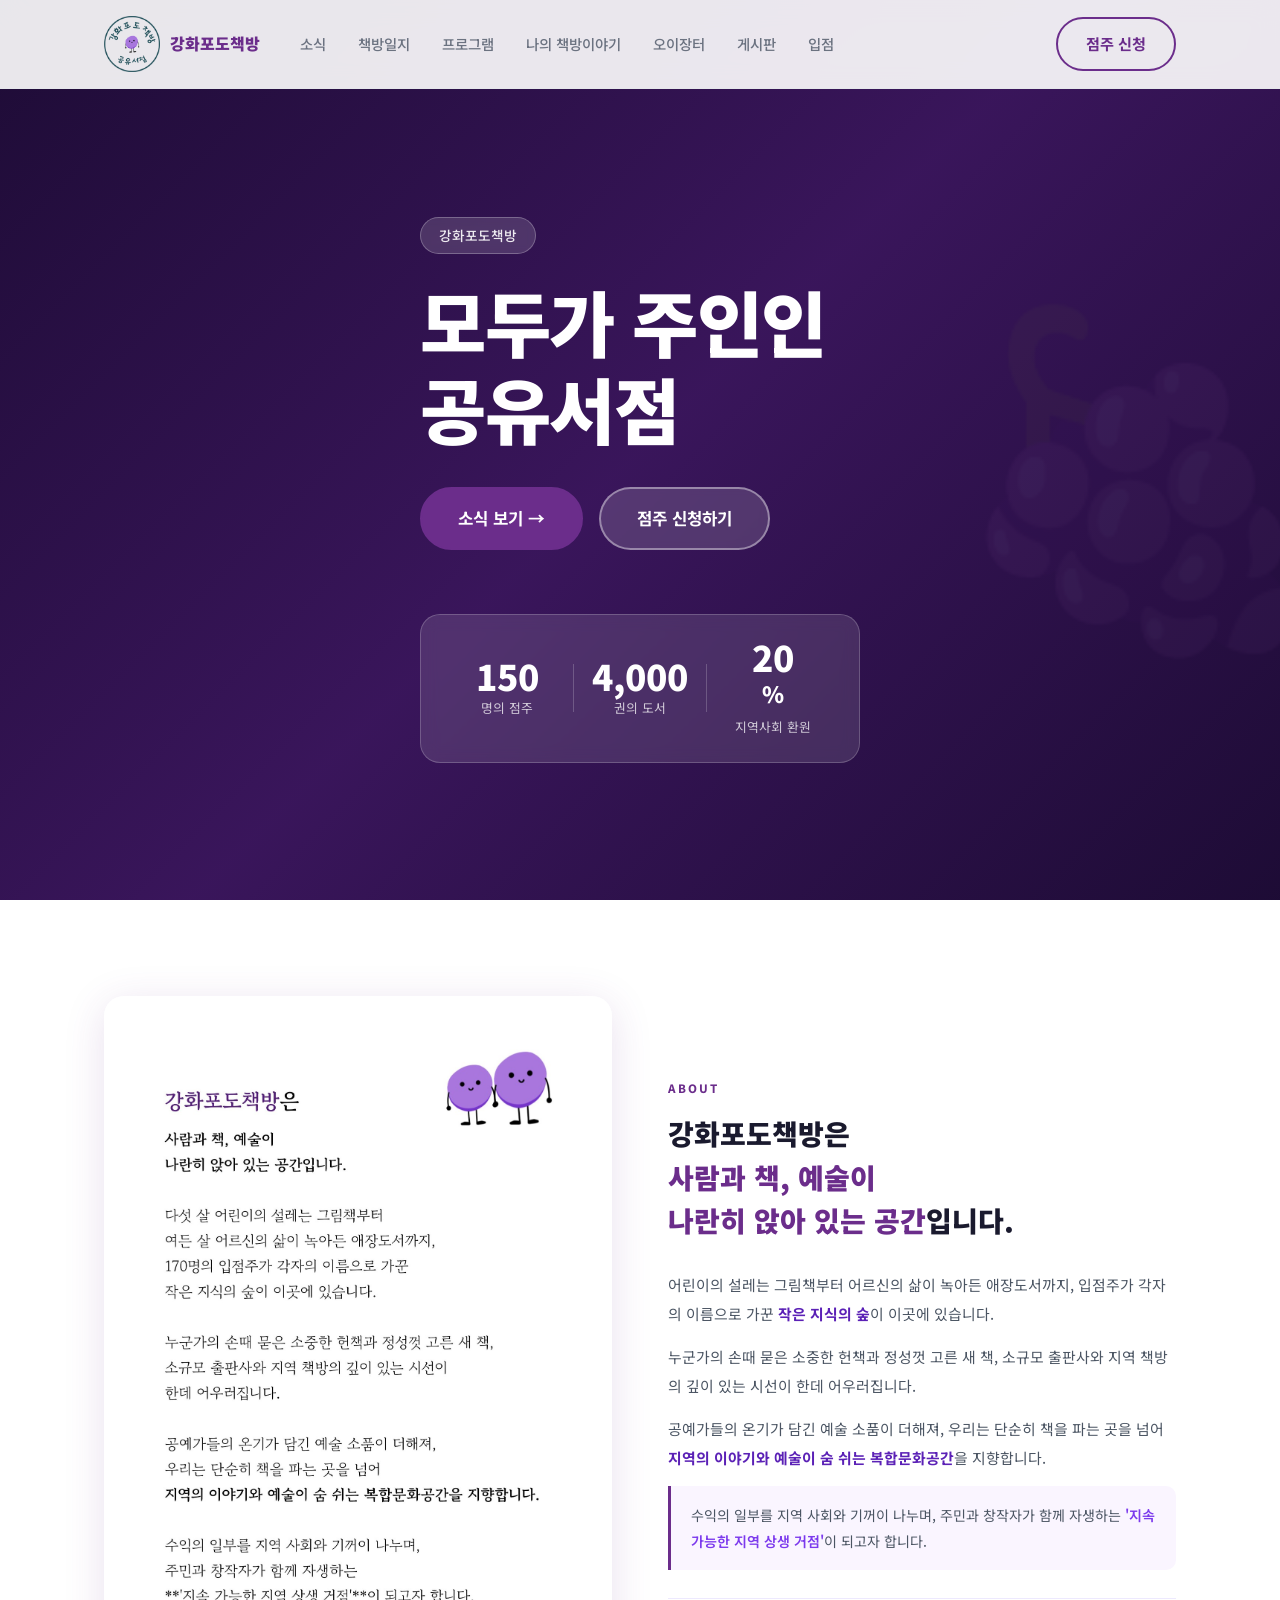
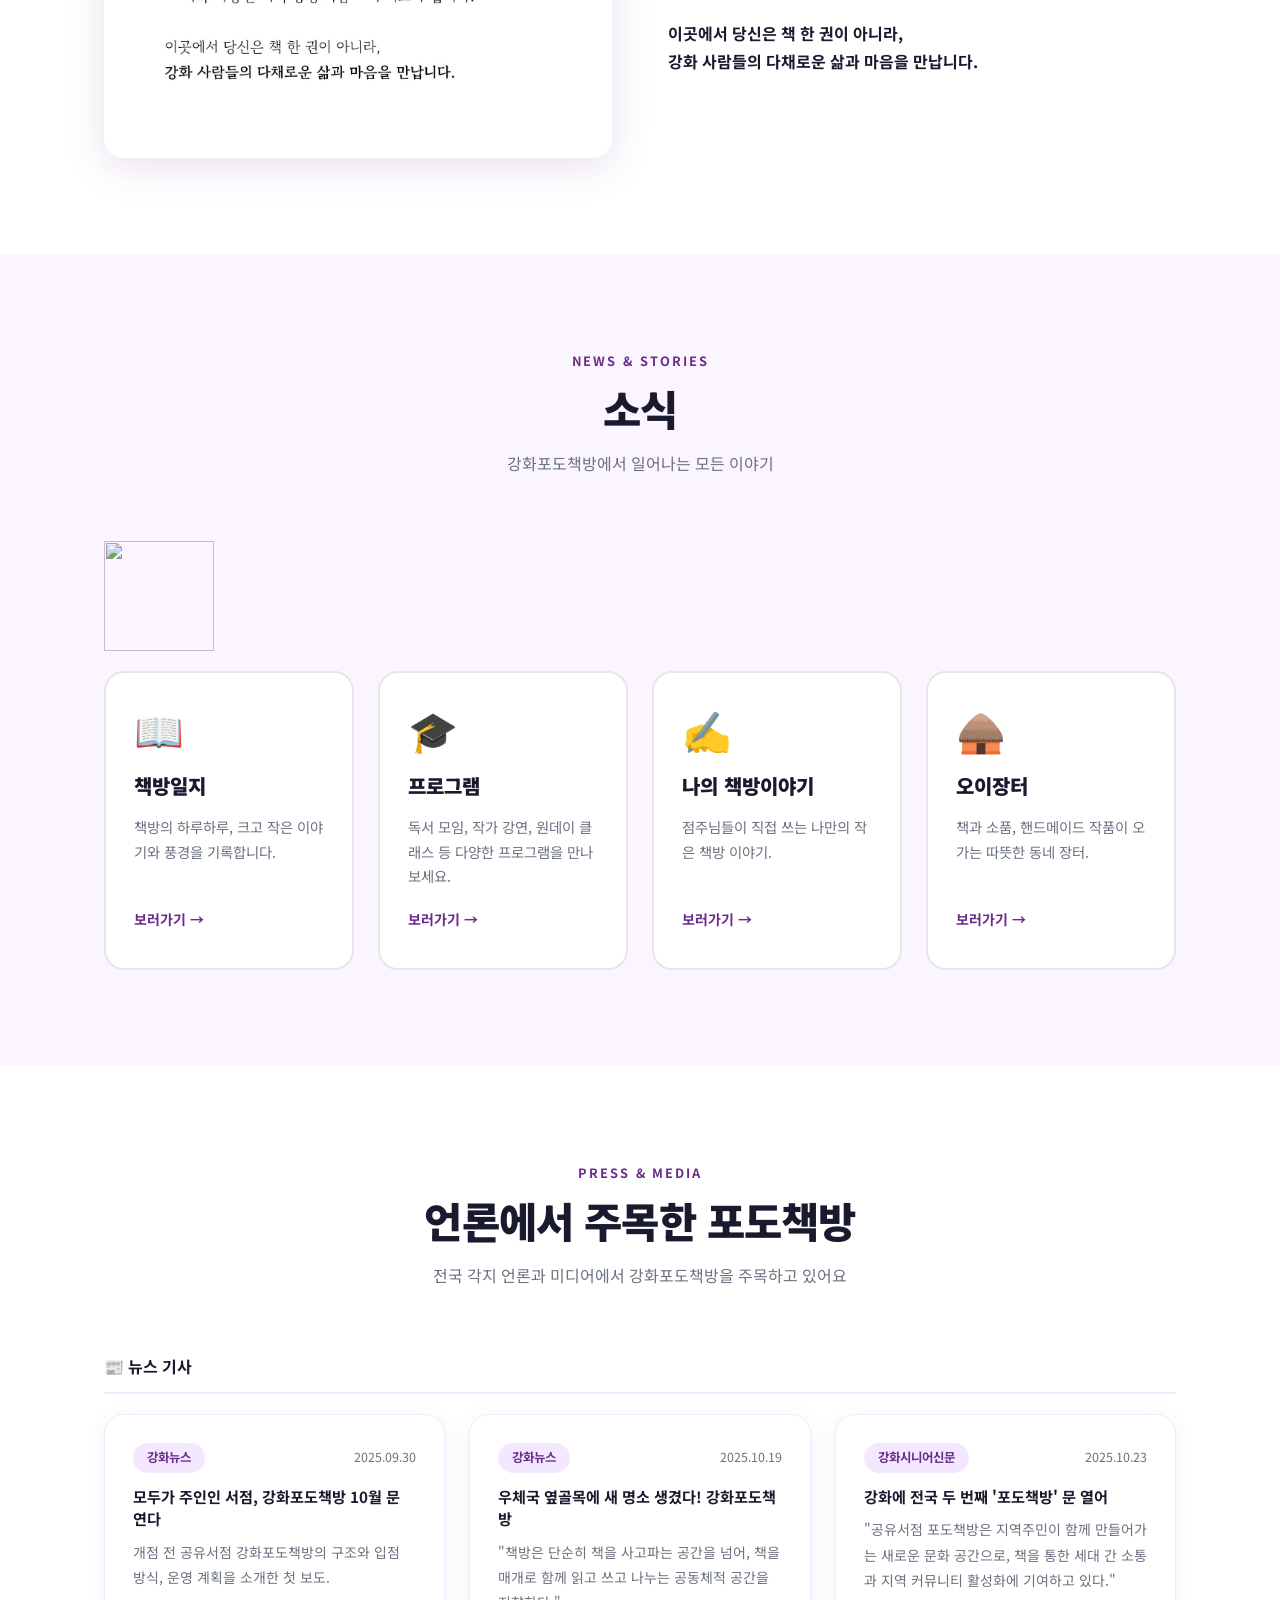
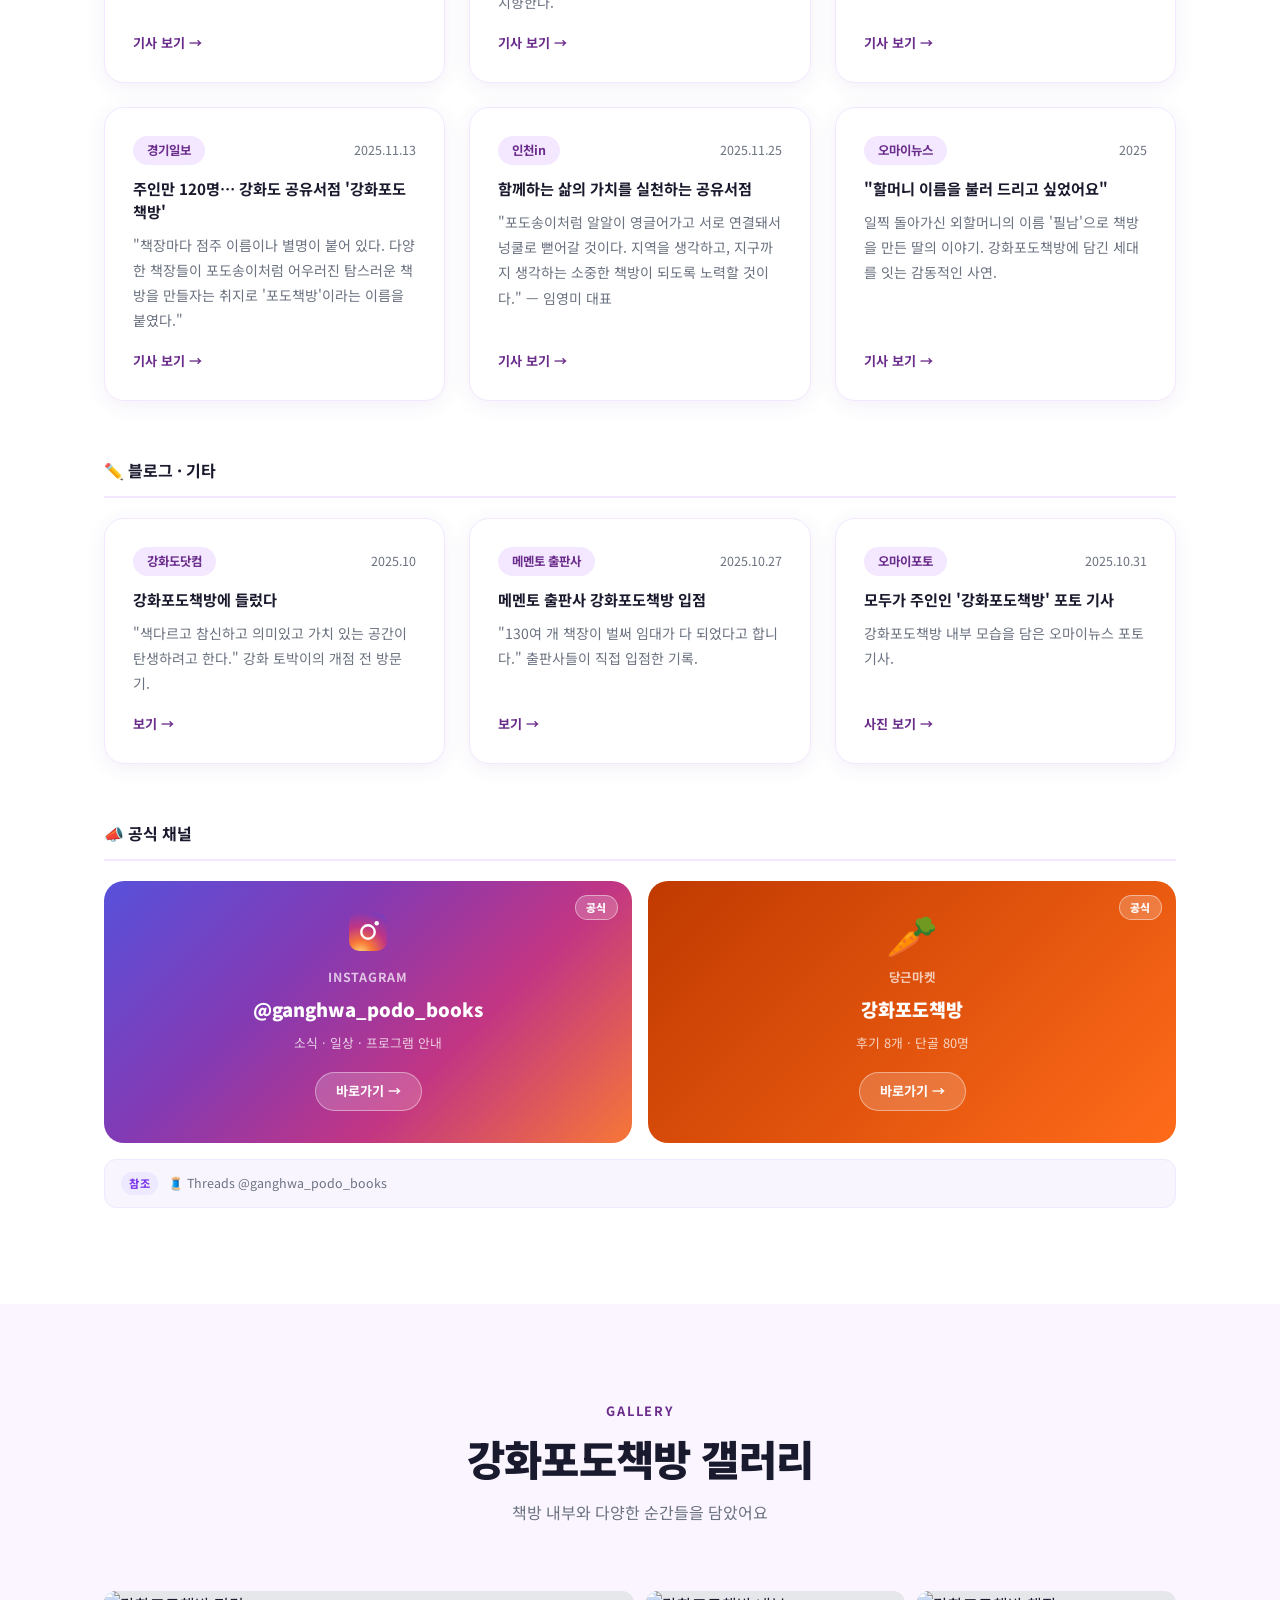
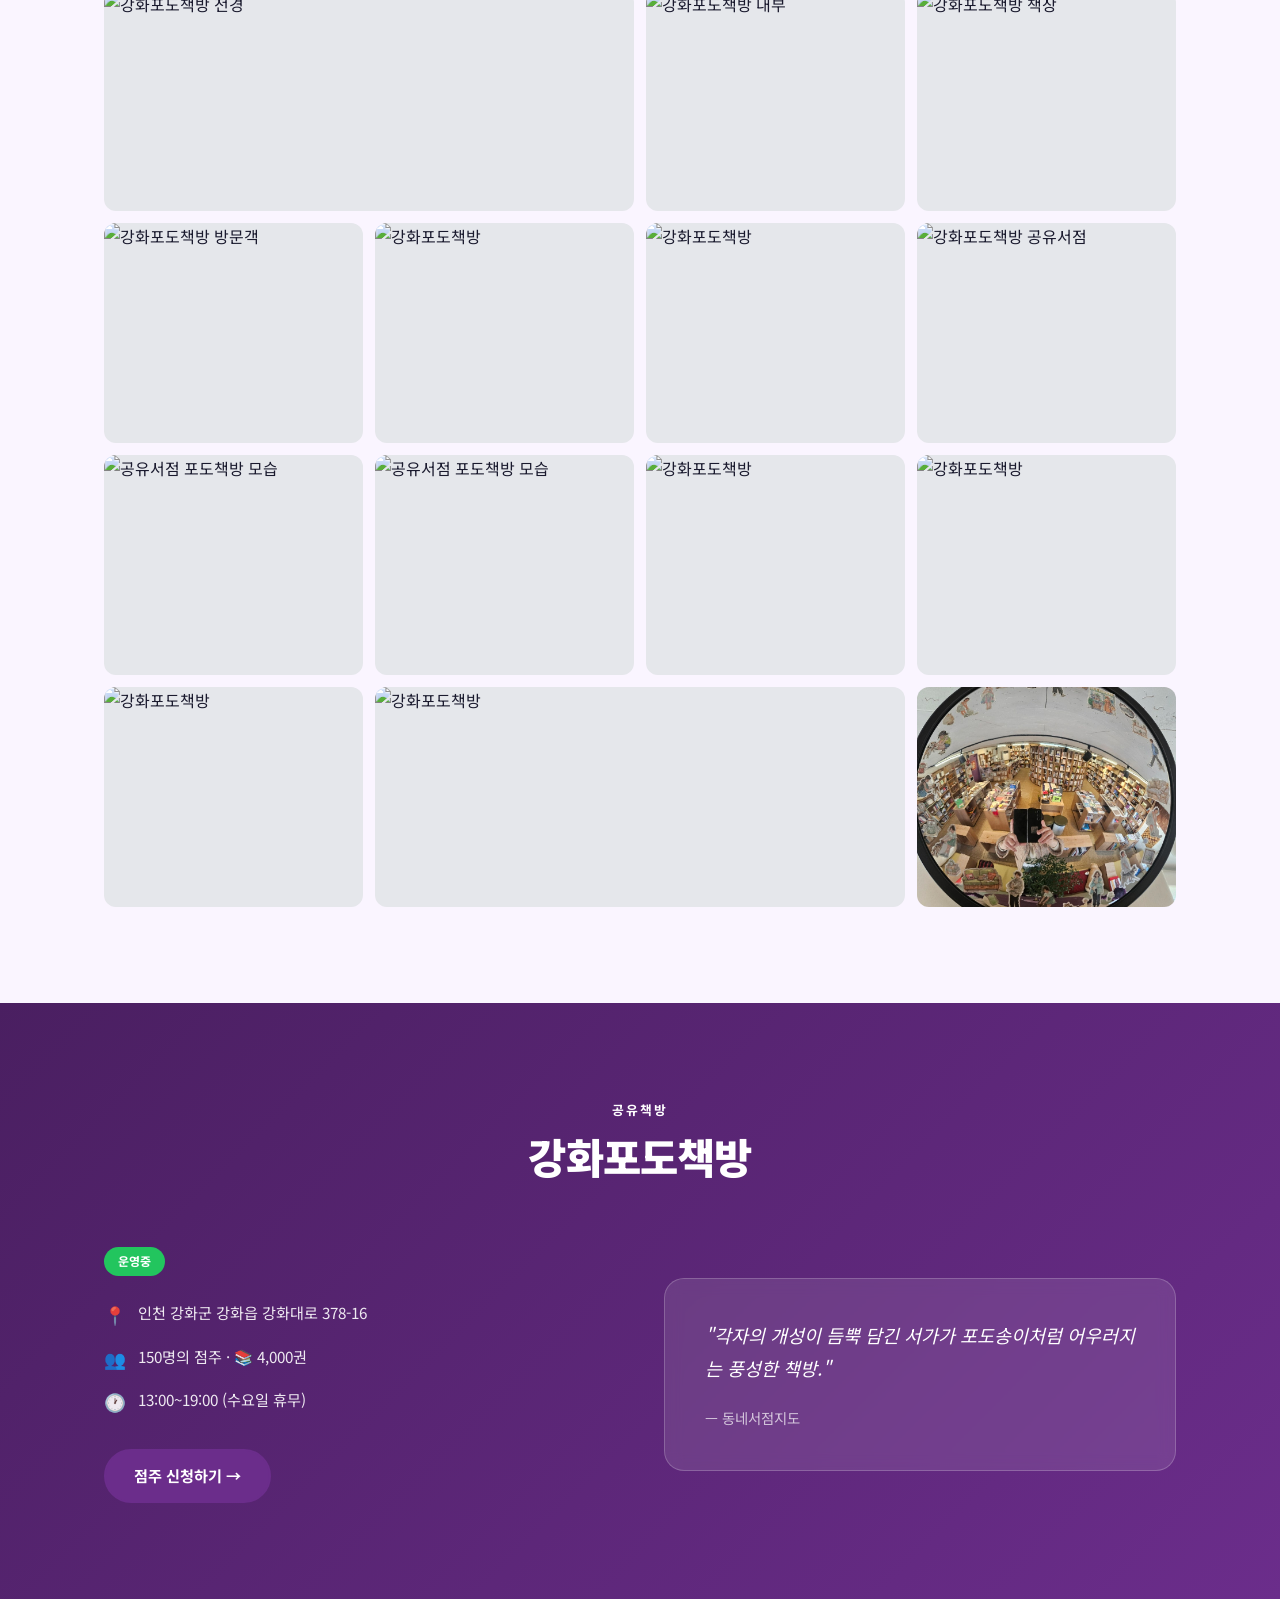
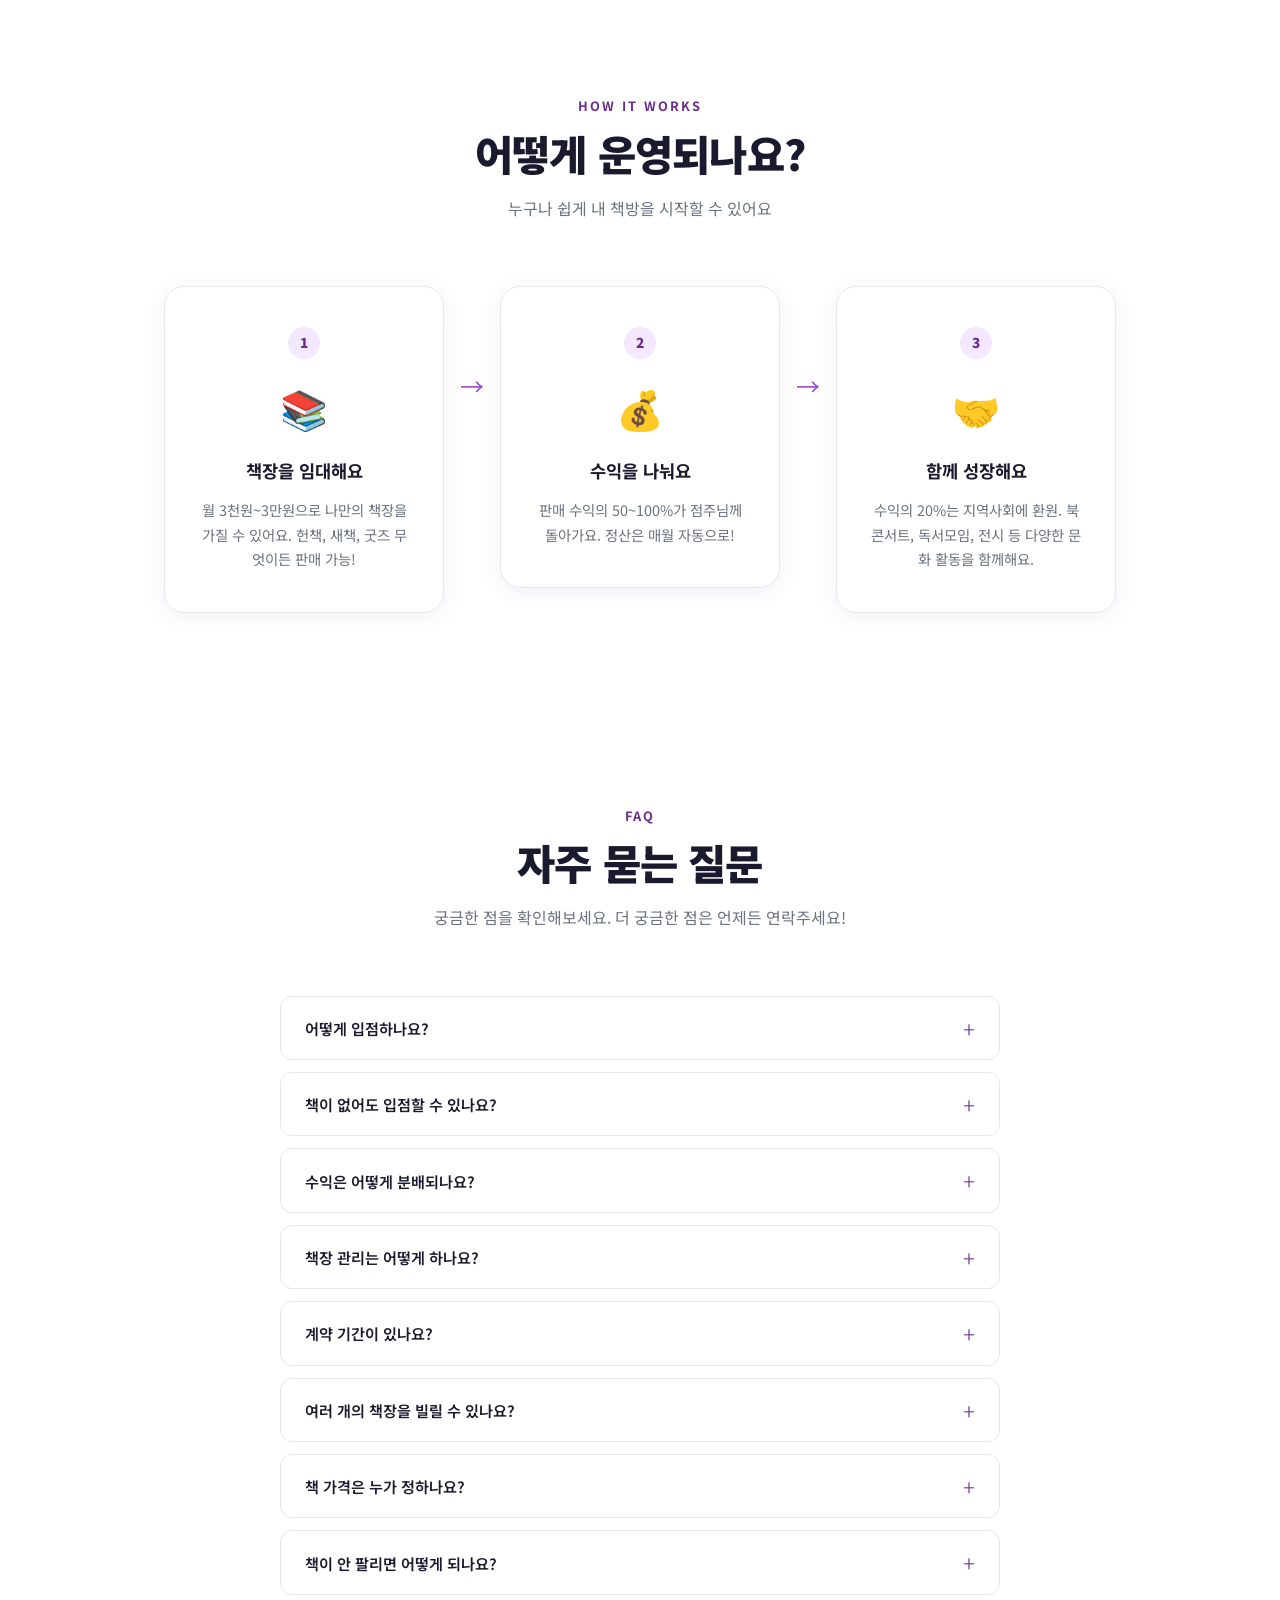
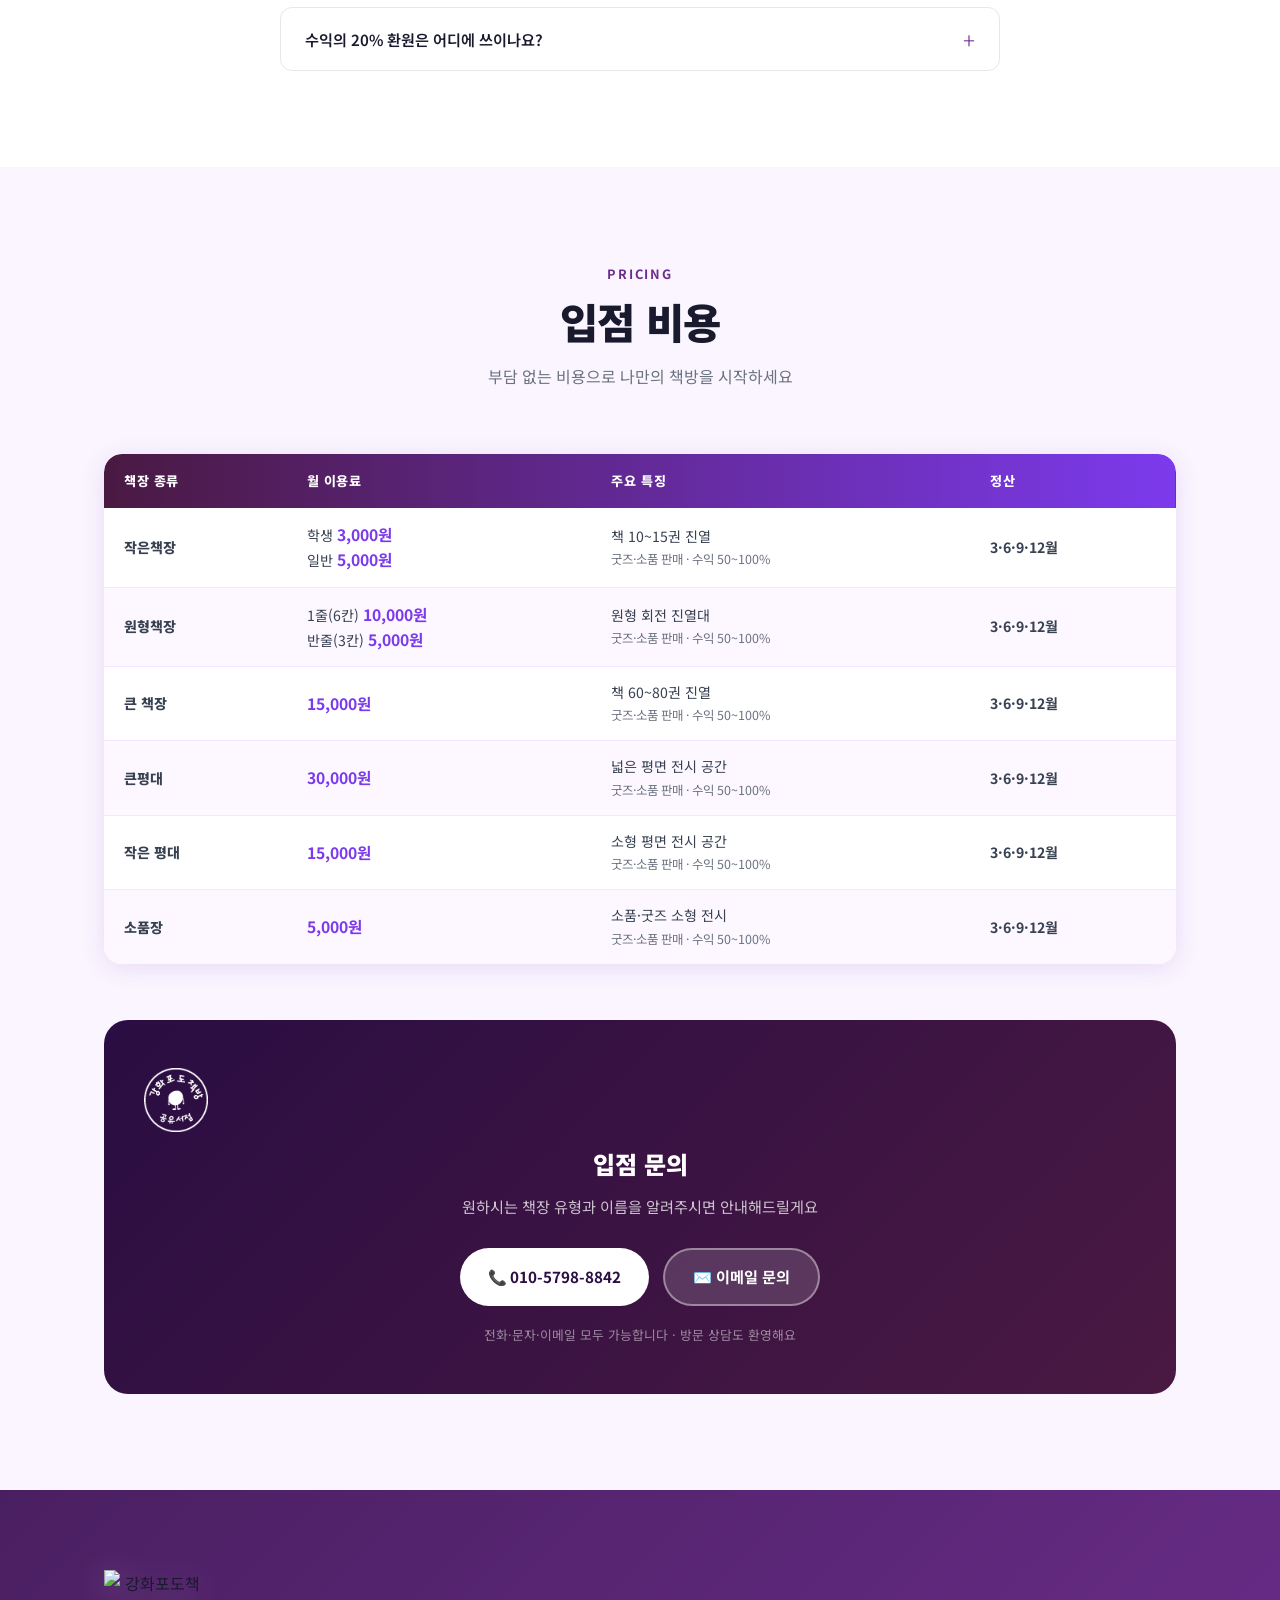
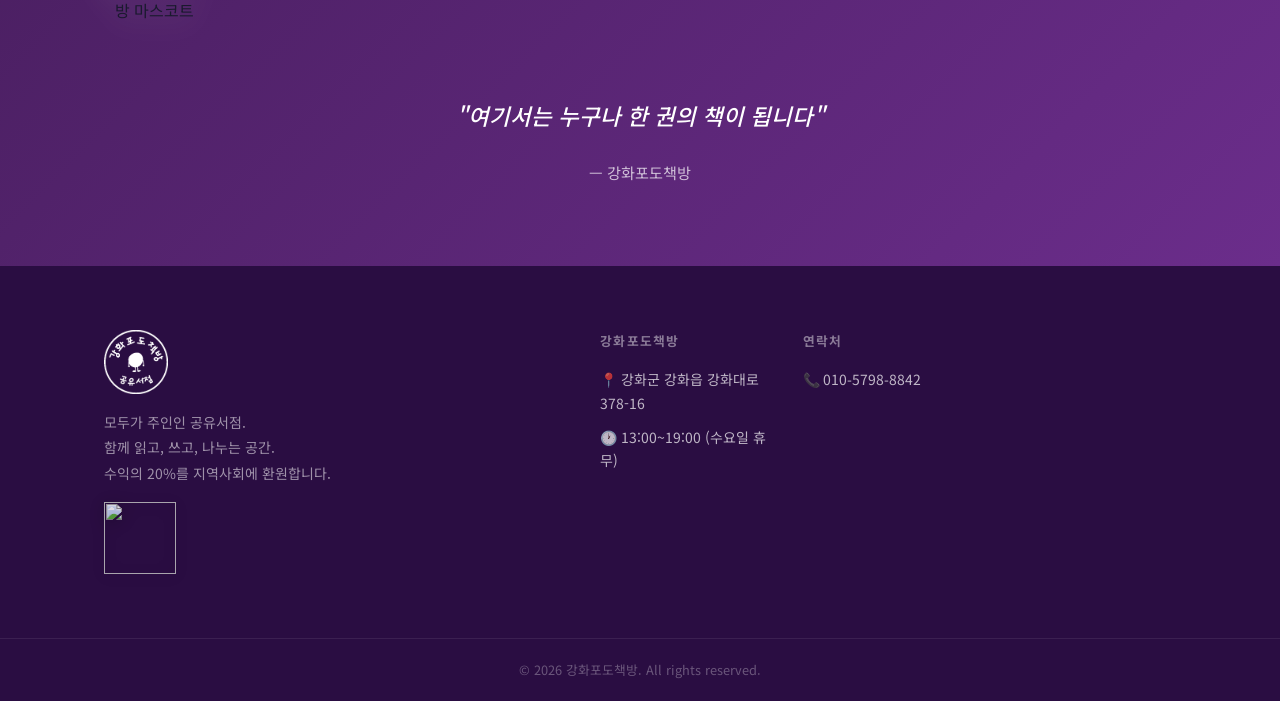
==== commit c45e67f8: "소개 섹션 텍스트 추가 - 이미지+텍스트 2단 레이아웃 이미지 오른쪽에 소개 텍스트를 분위기에 맞게 배치: - 헤드라인, 본문 3단락, 인용블럭, 마무리 문구 - 보라 컬러 강조 " ====
--- a/index.html
+++ b/index.html
@@ -78,6 +78,20 @@
         <div class="intro__image-wrap">
           <img src="images/intro.png" alt="강화포도책방은 사람과 책, 예술이 나란히 앉아 있는 공간입니다." class="intro__image" />
         </div>
+        <div class="intro__text">
+          <p class="intro__eyebrow">About</p>
+          <h2 class="intro__headline">
+            강화포도책방은<br />
+            <em>사람과 책, 예술이<br />나란히 앉아 있는 공간</em>입니다.
+          </h2>
+          <div class="intro__body">
+            <p>어린이의 설레는 그림책부터 어르신의 삶이 녹아든 애장도서까지, 입점주가 각자의 이름으로 가꾼 <strong>작은 지식의 숲</strong>이 이곳에 있습니다.</p>
+            <p>누군가의 손때 묻은 소중한 헌책과 정성껏 고른 새 책, 소규모 출판사와 지역 책방의 깊이 있는 시선이 한데 어우러집니다.</p>
+            <p>공예가들의 온기가 담긴 예술 소품이 더해져, 우리는 단순히 책을 파는 곳을 넘어 <strong>지역의 이야기와 예술이 숨 쉬는 복합문화공간</strong>을 지향합니다.</p>
+            <p class="intro__closing">수익의 일부를 지역 사회와 기꺼이 나누며, 주민과 창작자가 함께 자생하는 <em>'지속 가능한 지역 상생 거점'</em>이 되고자 합니다.</p>
+          </div>
+          <p class="intro__tagline">이곳에서 당신은 책 한 권이 아니라,<br />강화 사람들의 다채로운 삶과 마음을 만납니다.</p>
+        </div>
       </div>
     </div>
   </section>
@@ -89,6 +103,9 @@
         <p class="section__eyebrow">News &amp; Stories</p>
         <h2 class="section__title">소식</h2>
         <p class="section__sub">강화포도책방에서 일어나는 모든 이야기</p>
+      </div>
+      <div class="news-mascot-row">
+        <img src="images/KakaoTalk_Photo_2026-03-30-12-17-25.png" alt="" class="news-mascot-img" />
       </div>
       <div class="news-grid">
         <a href="journal.html" class="news-card">
@@ -227,10 +244,25 @@
       <div class="press-category">
         <h3 class="press-category__title">📣 공식 채널</h3>
         <div class="official-channels">
-          <a class="official-ch official-ch--threads" href="https://www.threads.com/@ganghwa_podo_books" target="_blank" rel="noopener">
+          <a class="official-ch official-ch--instagram" href="https://www.instagram.com/ganghwa_podo_books/" target="_blank" rel="noopener">
             <div class="official-ch__badge">공식</div>
-            <div class="official-ch__icon">🧵</div>
-            <div class="official-ch__name">Threads</div>
+            <div class="official-ch__icon">
+              <svg viewBox="0 0 48 48" width="38" height="38" fill="none" xmlns="http://www.w3.org/2000/svg">
+                <defs>
+                  <radialGradient id="ig1" cx="30%" cy="107%" r="130%">
+                    <stop offset="0%" stop-color="#ffd879"/>
+                    <stop offset="25%" stop-color="#f77737"/>
+                    <stop offset="55%" stop-color="#c13584"/>
+                    <stop offset="85%" stop-color="#833ab4"/>
+                    <stop offset="100%" stop-color="#5851db"/>
+                  </radialGradient>
+                </defs>
+                <rect width="48" height="48" rx="13" fill="url(#ig1)"/>
+                <circle cx="24" cy="24" r="8.5" stroke="white" stroke-width="3" fill="none"/>
+                <circle cx="35" cy="13" r="2.8" fill="white"/>
+              </svg>
+            </div>
+            <div class="official-ch__name">Instagram</div>
             <div class="official-ch__handle">@ganghwa_podo_books</div>
             <div class="official-ch__desc">소식 · 일상 · 프로그램 안내</div>
             <span class="official-ch__cta">바로가기 →</span>
@@ -242,6 +274,13 @@
             <div class="official-ch__handle">강화포도책방</div>
             <div class="official-ch__desc">후기 8개 · 단골 80명</div>
             <span class="official-ch__cta">바로가기 →</span>
+          </a>
+        </div>
+        <!-- 참조 채널 -->
+        <div class="ref-channels">
+          <span class="ref-channels__label">참조</span>
+          <a class="ref-ch" href="https://www.threads.com/@ganghwa_podo_books" target="_blank" rel="noopener">
+            🧵 Threads @ganghwa_podo_books
           </a>
         </div>
       </div>
@@ -498,113 +537,60 @@
         <h2 class="section__title">입점 비용</h2>
         <p class="section__sub">부담 없는 비용으로 나만의 책방을 시작하세요</p>
       </div>
-      <div class="pricing-grid">
-        <div class="pricing-card pricing-card--grape">
-          <h3 class="pricing-card__name">작은책장</h3>
-          <div class="pricing-card__price-group">
-            <div class="pricing-card__price-row">
-              <span class="pricing-card__price-label">학생</span>
-              <div class="pricing-card__price-values">
-                <span class="pricing-card__amount">3,000</span>
-                <span class="pricing-card__unit">원/월</span>
-              </div>
-            </div>
-            <div class="pricing-card__price-row">
-              <span class="pricing-card__price-label">일반</span>
-              <div class="pricing-card__price-values">
-                <span class="pricing-card__amount">5,000</span>
-                <span class="pricing-card__unit">원/월</span>
-              </div>
-            </div>
-          </div>
-          <ul class="pricing-card__features">
-            <li>책 10~15권 진열</li>
-            <li>굿즈/소품 판매 가능</li>
-            <li>판매 수익 50~100%</li>
-            <li>3·6·9·12월 정산</li>
-          </ul>
-        </div>
-        <div class="pricing-card pricing-card--grape">
-          <h3 class="pricing-card__name">원형책장</h3>
-          <div class="pricing-card__price-group">
-            <div class="pricing-card__price-row">
-              <span class="pricing-card__price-label">1줄 (6칸)</span>
-              <div class="pricing-card__price-values">
-                <span class="pricing-card__amount">10,000</span>
-                <span class="pricing-card__unit">원/월</span>
-              </div>
-            </div>
-            <div class="pricing-card__price-row">
-              <span class="pricing-card__price-label">반줄 (3칸)</span>
-              <div class="pricing-card__price-values">
-                <span class="pricing-card__amount">5,000</span>
-                <span class="pricing-card__unit">원/월</span>
-              </div>
-            </div>
-          </div>
-          <ul class="pricing-card__features">
-            <li>굿즈/소품 판매 가능</li>
-            <li>판매 수익 50~100%</li>
-            <li>3·6·9·12월 정산</li>
-          </ul>
-        </div>
-        <div class="pricing-card pricing-card--grape">
-          <h3 class="pricing-card__name">큰 책장</h3>
-          <div class="pricing-card__price">
-            <span class="pricing-card__amount">15,000</span>
-            <span class="pricing-card__unit">원/월</span>
-          </div>
-          <ul class="pricing-card__features">
-            <li>책 60~80권 진열</li>
-            <li>굿즈/소품 판매 가능</li>
-            <li>판매 수익 50~100%</li>
-            <li>3·6·9·12월 정산</li>
-          </ul>
-        </div>
-        <div class="pricing-card pricing-card--grape">
-          <h3 class="pricing-card__name">큰평대</h3>
-          <div class="pricing-card__price">
-            <span class="pricing-card__amount">30,000</span>
-            <span class="pricing-card__unit">원/월</span>
-          </div>
-          <ul class="pricing-card__features">
-            <li>넓은 전시 공간</li>
-            <li>굿즈/소품 판매 가능</li>
-            <li>판매 수익 50~100%</li>
-            <li>3·6·9·12월 정산</li>
-          </ul>
-        </div>
-        <div class="pricing-card pricing-card--grape">
-          <h3 class="pricing-card__name">작은 평대</h3>
-          <div class="pricing-card__price">
-            <span class="pricing-card__amount">15,000</span>
-            <span class="pricing-card__unit">원/월</span>
-          </div>
-          <ul class="pricing-card__features">
-            <li>소형 전시 공간</li>
-            <li>굿즈/소품 판매 가능</li>
-            <li>판매 수익 50~100%</li>
-            <li>3·6·9·12월 정산</li>
-          </ul>
-        </div>
-        <div class="pricing-card pricing-card--grape">
-          <h3 class="pricing-card__name">소품장</h3>
-          <div class="pricing-card__price">
-            <span class="pricing-card__amount">5,000</span>
-            <span class="pricing-card__unit">원/월</span>
-          </div>
-          <ul class="pricing-card__features">
-            <li>소품·굿즈 전시 공간</li>
-            <li>굿즈/소품 판매 가능</li>
-            <li>판매 수익 50~100%</li>
-            <li>3·6·9·12월 정산</li>
-          </ul>
-        </div>
+      <div class="pricing-table-wrap">
+        <table class="pricing-table">
+          <thead>
+            <tr>
+              <th>책장 종류</th>
+              <th>월 이용료</th>
+              <th>주요 특징</th>
+              <th>정산</th>
+            </tr>
+          </thead>
+          <tbody>
+            <tr>
+              <td class="pt-name">작은책장</td>
+              <td class="pt-price">학생 <strong>3,000원</strong><br>일반 <strong>5,000원</strong></td>
+              <td>책 10~15권 진열<br><span class="pt-feat">굿즈·소품 판매 · 수익 50~100%</span></td>
+              <td class="pt-settle">3·6·9·12월</td>
+            </tr>
+            <tr>
+              <td class="pt-name">원형책장</td>
+              <td class="pt-price">1줄(6칸) <strong>10,000원</strong><br>반줄(3칸) <strong>5,000원</strong></td>
+              <td>원형 회전 진열대<br><span class="pt-feat">굿즈·소품 판매 · 수익 50~100%</span></td>
+              <td class="pt-settle">3·6·9·12월</td>
+            </tr>
+            <tr>
+              <td class="pt-name">큰 책장</td>
+              <td class="pt-price"><strong>15,000원</strong></td>
+              <td>책 60~80권 진열<br><span class="pt-feat">굿즈·소품 판매 · 수익 50~100%</span></td>
+              <td class="pt-settle">3·6·9·12월</td>
+            </tr>
+            <tr>
+              <td class="pt-name">큰평대</td>
+              <td class="pt-price"><strong>30,000원</strong></td>
+              <td>넓은 평면 전시 공간<br><span class="pt-feat">굿즈·소품 판매 · 수익 50~100%</span></td>
+              <td class="pt-settle">3·6·9·12월</td>
+            </tr>
+            <tr>
+              <td class="pt-name">작은 평대</td>
+              <td class="pt-price"><strong>15,000원</strong></td>
+              <td>소형 평면 전시 공간<br><span class="pt-feat">굿즈·소품 판매 · 수익 50~100%</span></td>
+              <td class="pt-settle">3·6·9·12월</td>
+            </tr>
+            <tr>
+              <td class="pt-name">소품장</td>
+              <td class="pt-price"><strong>5,000원</strong></td>
+              <td>소품·굿즈 소형 전시<br><span class="pt-feat">굿즈·소품 판매 · 수익 50~100%</span></td>
+              <td class="pt-settle">3·6·9·12월</td>
+            </tr>
+          </tbody>
+        </table>
       </div>
 
       <!-- 입점 문의 안내 -->
       <div class="pricing-contact">
-        <div class="pricing-contact__icon">🍇</div>
+        <div class="pricing-contact__icon"><img src="images/logo.png" alt="강화포도책방" class="pricing-contact__logo" /></div>
         <h3 class="pricing-contact__title">입점 문의</h3>
         <p class="pricing-contact__sub">원하시는 책장 유형과 이름을 알려주시면 안내해드릴게요</p>
         <div class="pricing-contact__links">
@@ -624,6 +610,9 @@
   <!-- 대표 인용구 -->
   <section class="section section--grape section--quote">
     <div class="container">
+      <div class="quote-mascot">
+        <img src="images/KakaoTalk_Photo_2026-03-30-12-17-29.png" alt="강화포도책방 마스코트" class="quote-mascot__img" />
+      </div>
       <blockquote class="big-quote">
         <p>"여기서는 누구나 한 권의 책이 됩니다"</p>
         <footer>— 강화포도책방</footer>
@@ -639,6 +628,9 @@
           <img src="images/logo.png" alt="강화포도책방" class="footer__logo-img" />
         </div>
         <p class="footer__tagline">모두가 주인인 공유서점.<br />함께 읽고, 쓰고, 나누는 공간.<br />수익의 20%를 지역사회에 환원합니다.</p>
+        <div class="footer__mascot">
+          <img src="images/KakaoTalk_Photo_2026-03-30-12-17-33.png" alt="" class="footer__mascot-img" />
+        </div>
       </div>
       <div class="footer__links">
         <div class="footer__col">
--- a/style.css
+++ b/style.css
@@ -236,9 +236,9 @@
   position: absolute;
   inset: 0;
   background: linear-gradient(135deg,
-    rgba(74, 31, 97, 0.88) 0%,
-    rgba(107, 45, 139, 0.75) 50%,
-    rgba(74, 31, 97, 0.70) 100%);
+    rgba(26, 10, 50, 0.93) 0%,
+    rgba(55, 20, 90, 0.88) 50%,
+    rgba(26, 10, 50, 0.93) 100%);
 }
 
 .hero__inner {
@@ -348,19 +348,18 @@
    =================================== */
 .section--intro {
   background: #ffffff;
-  padding: 72px 0;
+  padding: 80px 0;
 }
 
 .intro__inner {
-  display: flex;
-  align-items: flex-start;
-  justify-content: center;
-  gap: 48px;
+  display: grid;
+  grid-template-columns: 1fr 1fr;
+  align-items: center;
+  gap: 56px;
 }
 
 .intro__image-wrap {
-  flex: 1;
-  max-width: 560px;
+  position: relative;
 }
 
 .intro__image {
@@ -369,6 +368,78 @@
   box-shadow: var(--shadow-lg);
 }
 
+/* 소개 텍스트 영역 */
+.intro__text {
+  display: flex;
+  flex-direction: column;
+  gap: 0;
+}
+
+.intro__eyebrow {
+  font-size: .72rem;
+  font-weight: 800;
+  letter-spacing: .18em;
+  color: var(--grape);
+  text-transform: uppercase;
+  margin-bottom: 14px;
+}
+
+.intro__headline {
+  font-size: clamp(1.35rem, 2.2vw, 1.75rem);
+  font-weight: 900;
+  color: #1a1a2e;
+  line-height: 1.55;
+  margin-bottom: 28px;
+}
+
+.intro__headline em {
+  font-style: normal;
+  color: var(--grape);
+}
+
+.intro__body {
+  display: flex;
+  flex-direction: column;
+  gap: 14px;
+  margin-bottom: 28px;
+}
+
+.intro__body p {
+  font-size: .93rem;
+  color: #4b5563;
+  line-height: 1.95;
+}
+
+.intro__body strong {
+  color: #5b21b6;
+  font-weight: 700;
+}
+
+.intro__body em {
+  font-style: normal;
+  color: #7c3aed;
+  font-weight: 600;
+}
+
+.intro__closing {
+  padding: 16px 20px;
+  border-left: 3px solid var(--grape);
+  background: #faf5ff;
+  border-radius: 0 10px 10px 0;
+  font-size: .88rem !important;
+  color: #4b5563 !important;
+  line-height: 1.85 !important;
+}
+
+.intro__tagline {
+  font-size: 1rem;
+  font-weight: 700;
+  color: #1a1a2e;
+  line-height: 1.75;
+  padding-top: 20px;
+  border-top: 1px solid #ede9fe;
+}
+
 .intro__mascot-wrap {
   flex-shrink: 0;
   display: flex;
@@ -383,16 +454,16 @@
   filter: drop-shadow(0 8px 20px rgba(107, 45, 139, 0.15));
 }
 
-@media (max-width: 768px) {
+@media (max-width: 900px) {
   .intro__inner {
-    flex-direction: column;
-    align-items: center;
-  }
-
+    grid-template-columns: 1fr;
+    gap: 36px;
+  }
   .intro__image-wrap {
-    max-width: 100%;
-  }
-
+    max-width: 520px;
+    margin: 0 auto;
+    width: 100%;
+  }
   .intro__mascot {
     width: 140px;
   }
@@ -753,6 +824,9 @@
 }
 .official-ch--threads {
   background: linear-gradient(135deg, #1a1a2e 0%, #2d1b4e 100%);
+}
+.official-ch--instagram {
+  background: linear-gradient(135deg, #5851db 0%, #833ab4 35%, #c13584 65%, #f77737 100%);
 }
 .official-ch--daangn {
   background: linear-gradient(135deg, #c03a00 0%, #ff6b1a 100%);
@@ -804,6 +878,38 @@
 }
 .official-ch:hover .official-ch__cta {
   background: rgba(255,255,255,.32);
+}
+/* 참조 채널 */
+.ref-channels {
+  display: flex;
+  align-items: center;
+  flex-wrap: wrap;
+  gap: 10px;
+  margin-top: 16px;
+  padding: 12px 16px;
+  background: #f9f5ff;
+  border-radius: 12px;
+  border: 1px solid #ede9fe;
+}
+.ref-channels__label {
+  font-size: .7rem;
+  font-weight: 800;
+  color: #7c3aed;
+  background: #ede9fe;
+  padding: 2px 8px;
+  border-radius: 20px;
+  letter-spacing: .05em;
+  text-transform: uppercase;
+  white-space: nowrap;
+}
+.ref-ch {
+  font-size: .78rem;
+  color: #6b7280;
+  text-decoration: none;
+  transition: color .15s;
+}
+.ref-ch:hover {
+  color: #4f46e5;
 }
 @media (max-width: 480px) {
   .official-channels { grid-template-columns: 1fr; }
@@ -984,6 +1090,12 @@
   font-size: 2.4rem;
   margin-bottom: 12px;
 }
+.pricing-contact__logo {
+  width: 64px;
+  height: 64px;
+  object-fit: contain;
+  filter: brightness(0) invert(1);
+}
 .pricing-contact__title {
   font-size: 1.5rem;
   font-weight: 900;
@@ -1032,6 +1144,60 @@
 .pricing-contact__note {
   font-size: .8rem;
   color: rgba(255,255,255,.5);
+}
+
+/* 입점비용 표 */
+.pricing-table-wrap {
+  overflow-x: auto;
+  border-radius: 18px;
+  box-shadow: 0 4px 24px rgba(107,33,168,.12);
+  margin-bottom: 0;
+}
+.pricing-table {
+  width: 100%;
+  min-width: 560px;
+  border-collapse: collapse;
+  background: #ffffff;
+}
+.pricing-table thead tr {
+  background: linear-gradient(90deg, #4a1942 0%, #7c3aed 100%);
+  color: #fff;
+}
+.pricing-table th {
+  padding: 16px 20px;
+  text-align: left;
+  font-size: .82rem;
+  font-weight: 800;
+  letter-spacing: .04em;
+}
+.pricing-table th:first-child { border-radius: 18px 0 0 0; }
+.pricing-table th:last-child  { border-radius: 0 18px 0 0; }
+.pricing-table td {
+  padding: 14px 20px;
+  font-size: .88rem;
+  border-bottom: 1px solid #f3e8ff;
+  vertical-align: middle;
+  color: #374151;
+  line-height: 1.6;
+  background: #ffffff;
+}
+.pricing-table tbody tr:last-child td { border-bottom: none; }
+.pricing-table tbody tr:nth-child(even) td { background: #fdf8ff; }
+.pricing-table tbody tr:last-child td:first-child { border-radius: 0 0 0 18px; }
+.pricing-table tbody tr:last-child td:last-child  { border-radius: 0 0 18px 0; }
+.pt-name {
+  font-weight: 800;
+  color: #6b21a8;
+  white-space: nowrap;
+}
+.pt-price { font-size: .85rem; }
+.pt-price strong { color: #7c3aed; font-size: .98rem; }
+.pt-feat { font-size: .78rem; color: #6b7280; }
+.pt-settle {
+  color: #9333ea;
+  font-weight: 700;
+  white-space: nowrap;
+  font-size: .82rem;
 }
 
 .pricing-card__badge {
@@ -1236,6 +1402,47 @@
 .big-quote footer {
   color: rgba(255, 255, 255, 0.7);
   font-size: 0.95rem;
+}
+
+.quote-mascot {
+  text-align: center;
+  margin-bottom: 24px;
+}
+.quote-mascot__img {
+  width: 100px;
+  height: 100px;
+  object-fit: contain;
+  animation: mascotBounce 1.8s ease-in-out infinite;
+  filter: drop-shadow(0 4px 16px rgba(255,255,255,.25));
+}
+@keyframes mascotBounce {
+  0%, 100% { transform: translateY(0) rotate(-3deg); }
+  50%       { transform: translateY(-10px) rotate(3deg); }
+}
+
+/* 소식 섹션 마스코트 */
+.news-mascot-row {
+  text-align: center;
+  margin-bottom: 20px;
+}
+.news-mascot-img {
+  width: 110px;
+  height: 110px;
+  object-fit: contain;
+  mix-blend-mode: multiply;
+  opacity: .9;
+}
+
+/* 푸터 마스코트 */
+.footer__mascot {
+  margin-top: 16px;
+}
+.footer__mascot-img {
+  width: 72px;
+  height: 72px;
+  object-fit: contain;
+  opacity: .85;
+  filter: drop-shadow(0 2px 8px rgba(0,0,0,.3));
 }
 
 /* ===================================
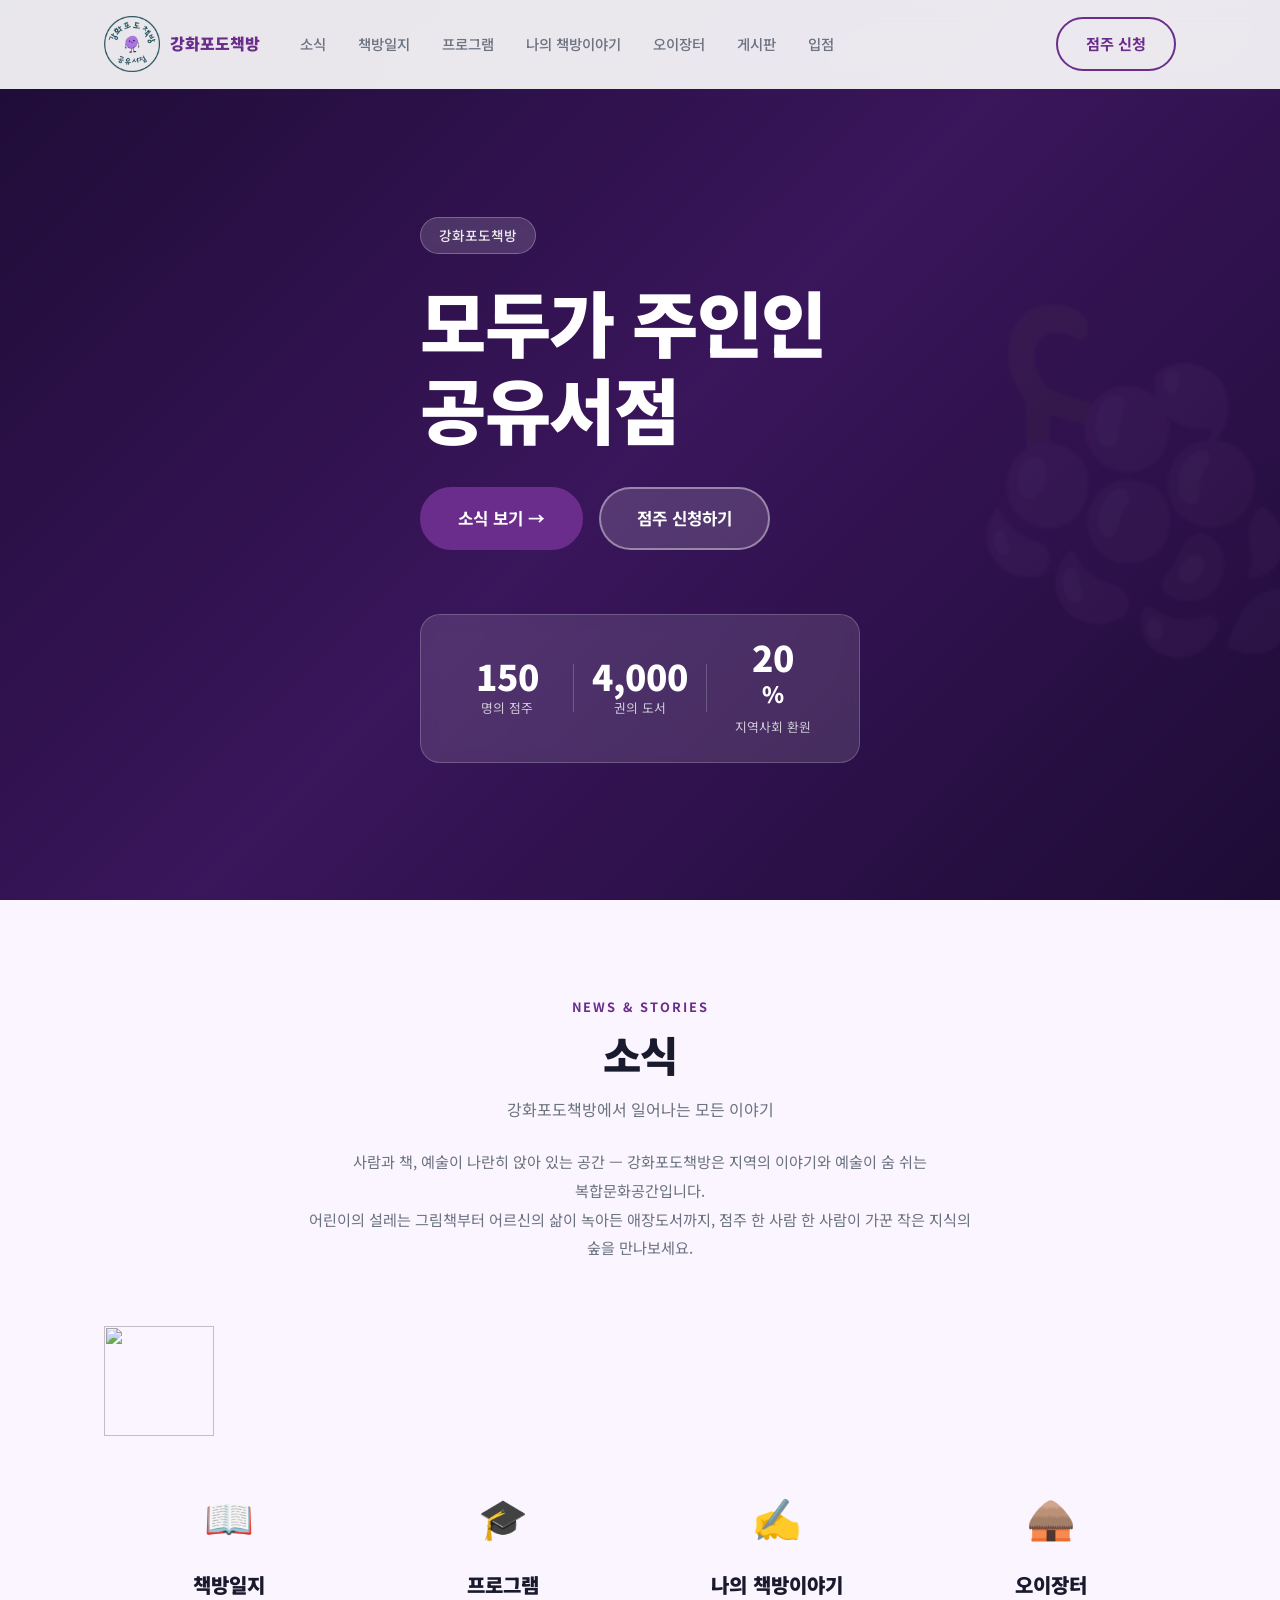
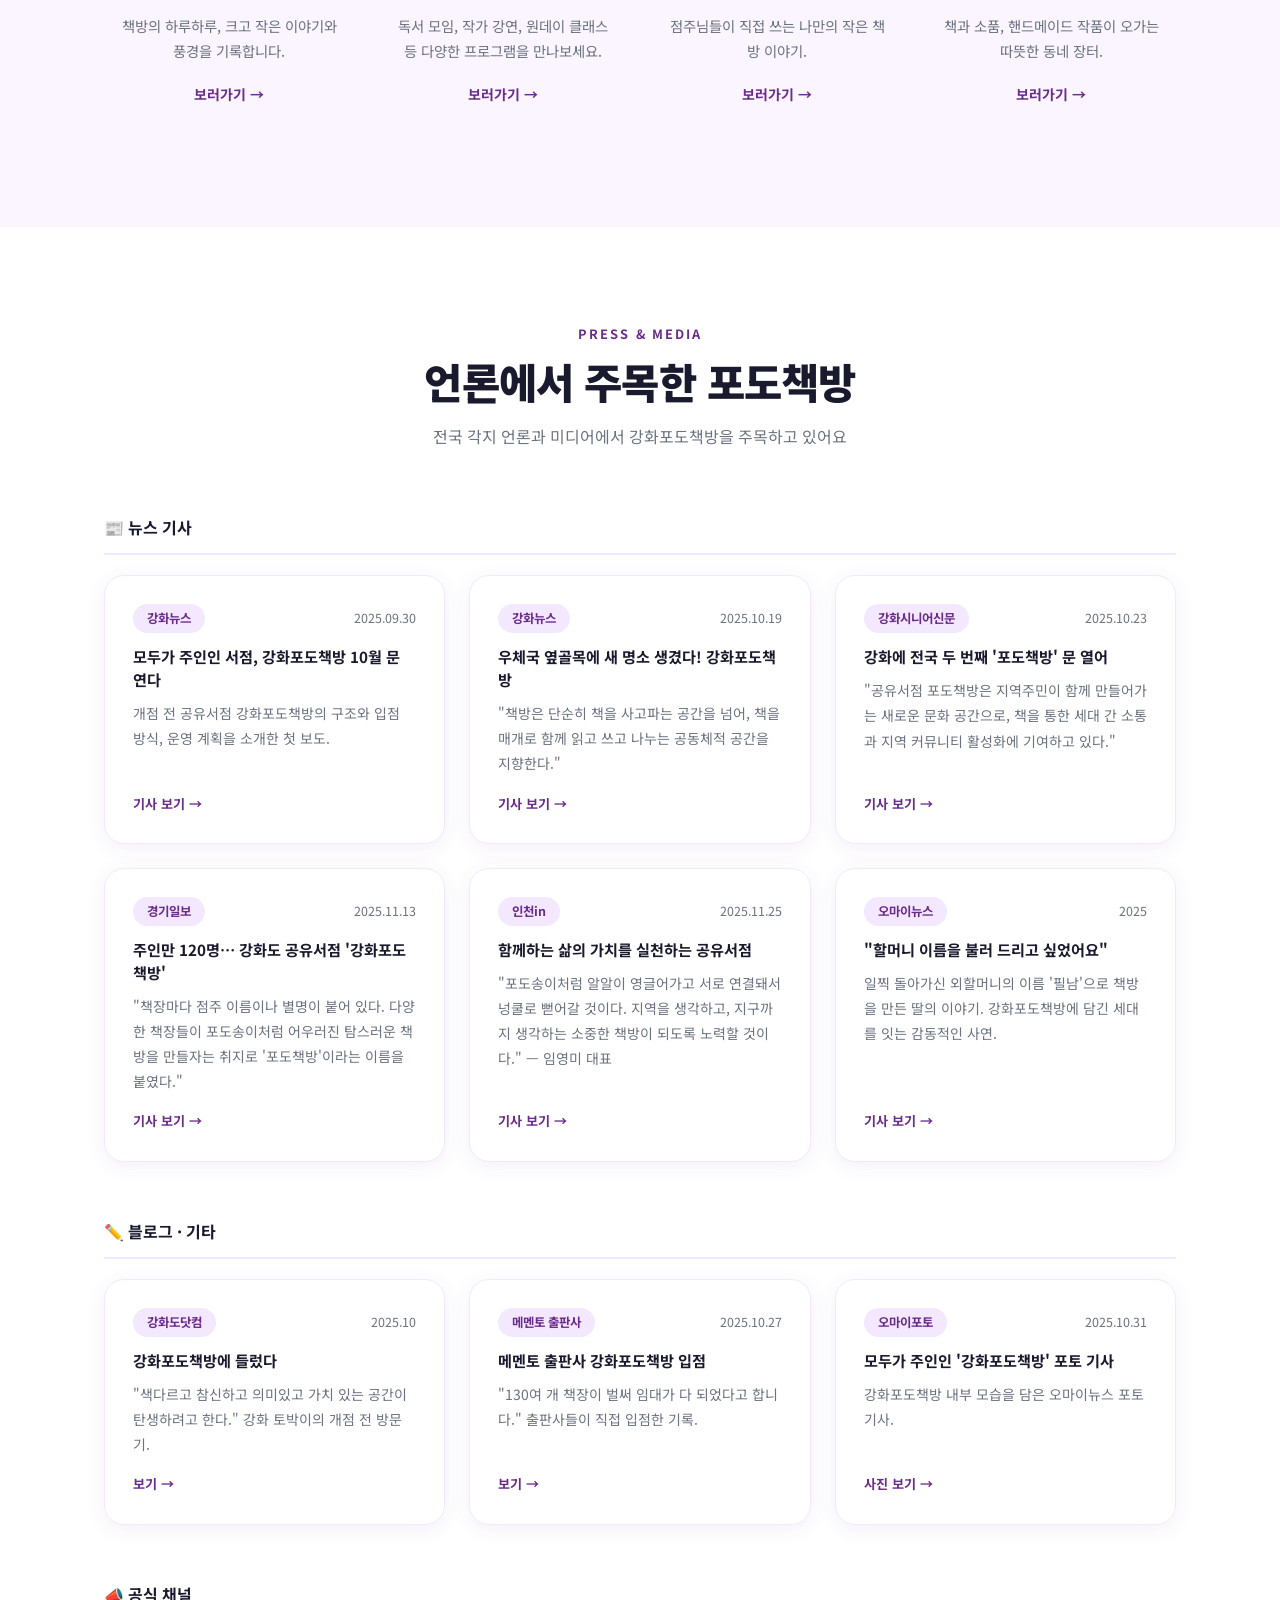
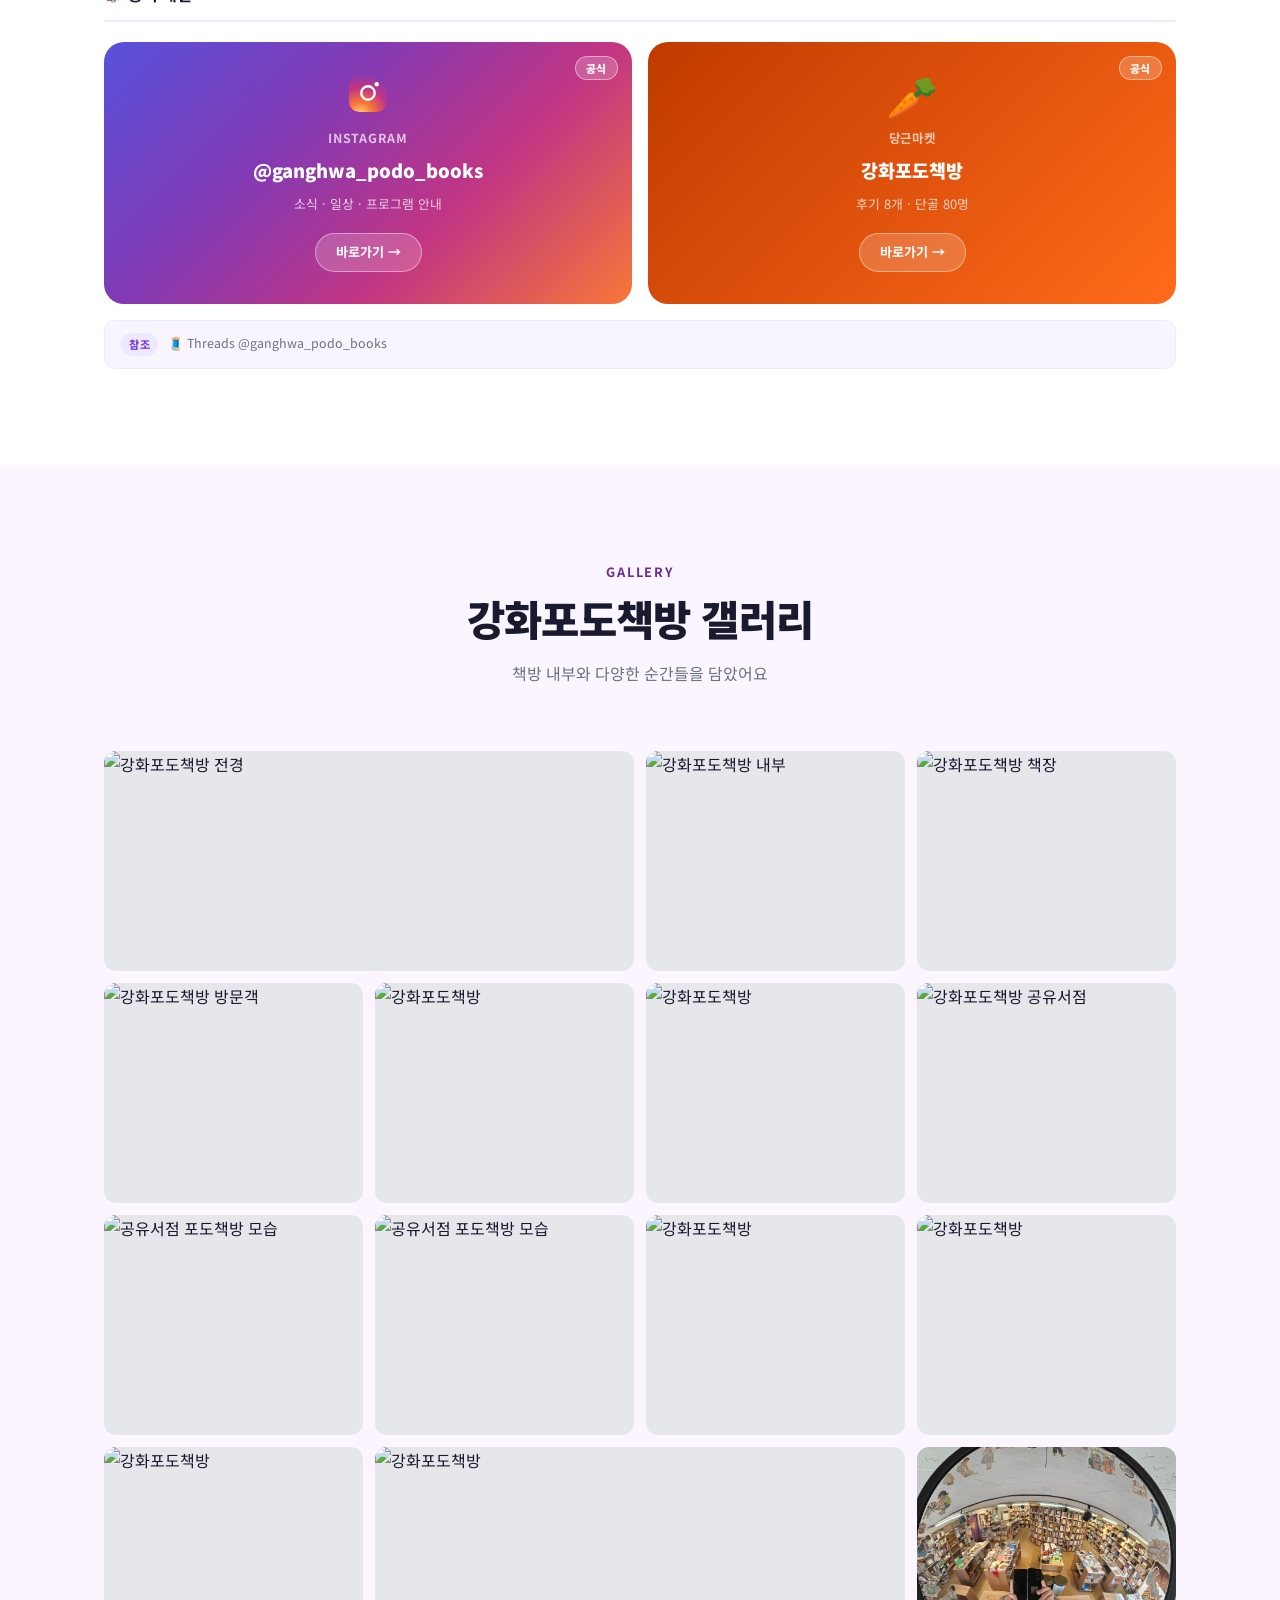
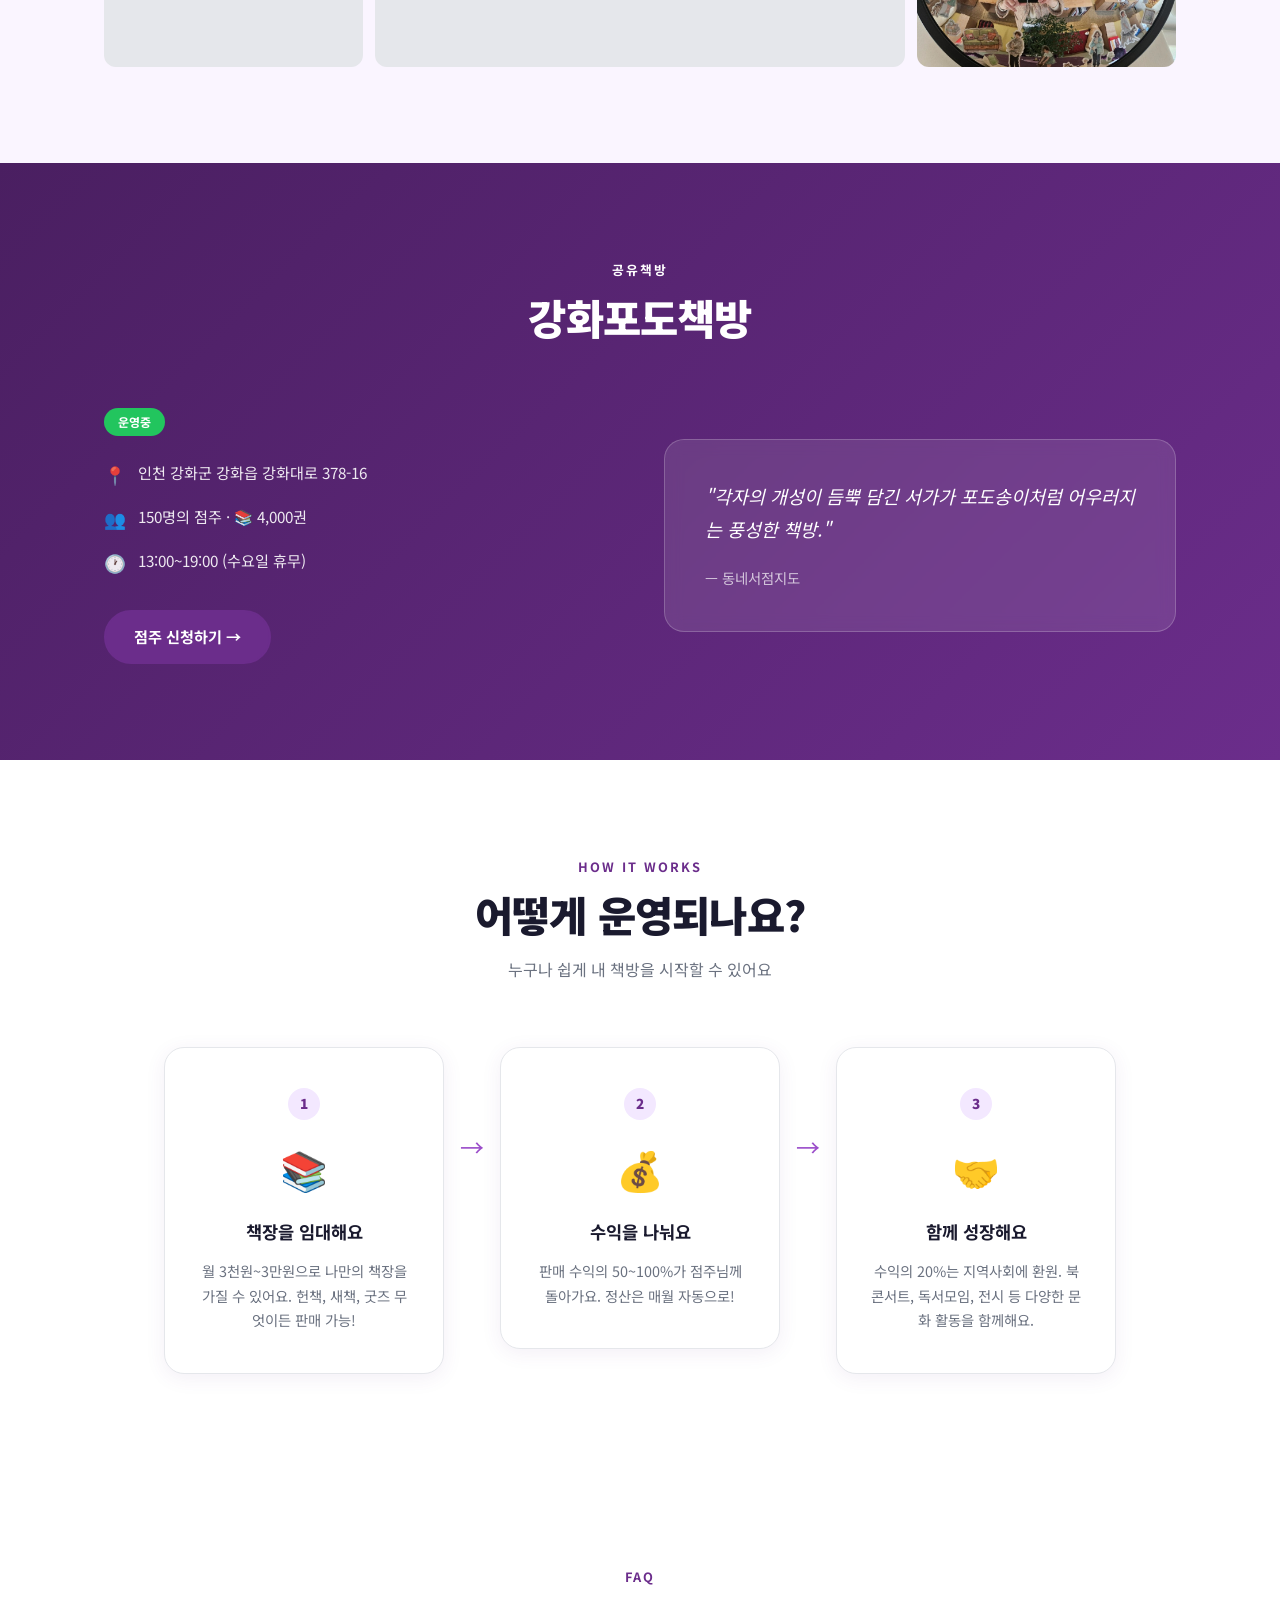
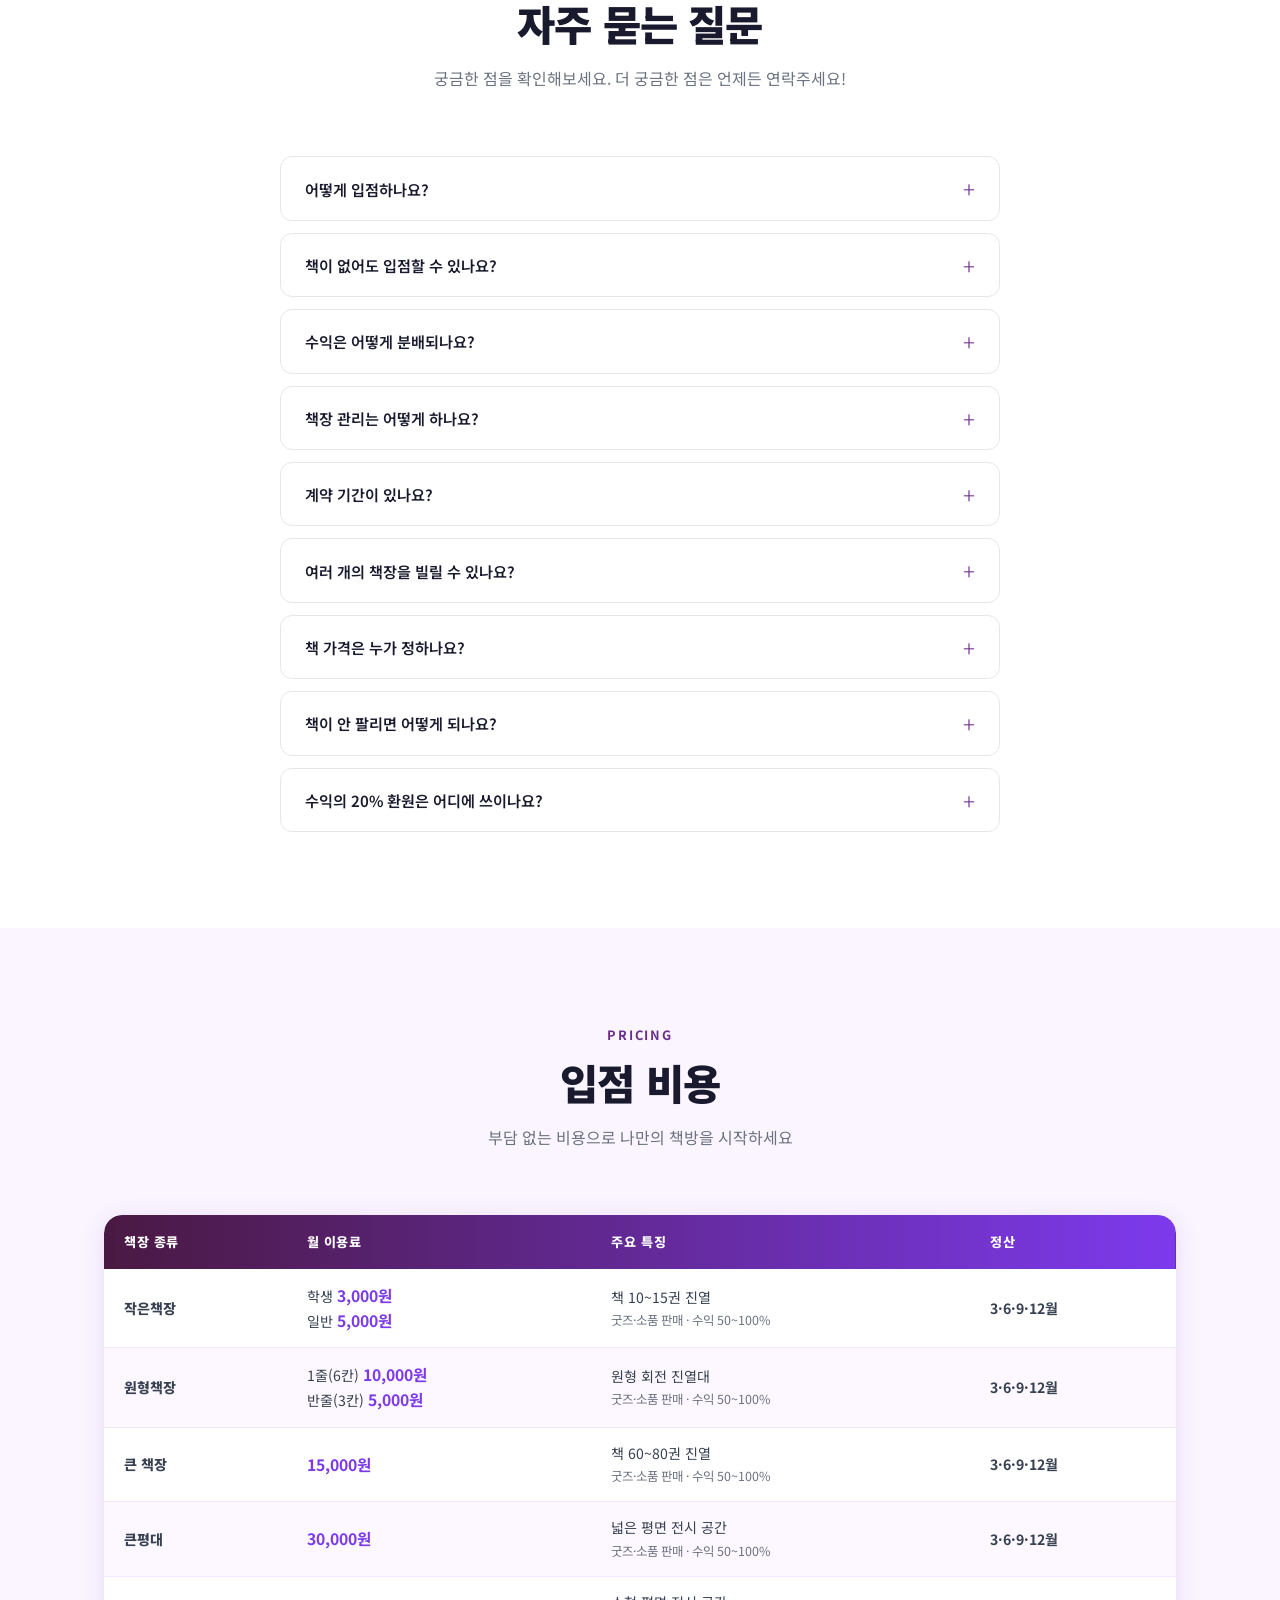
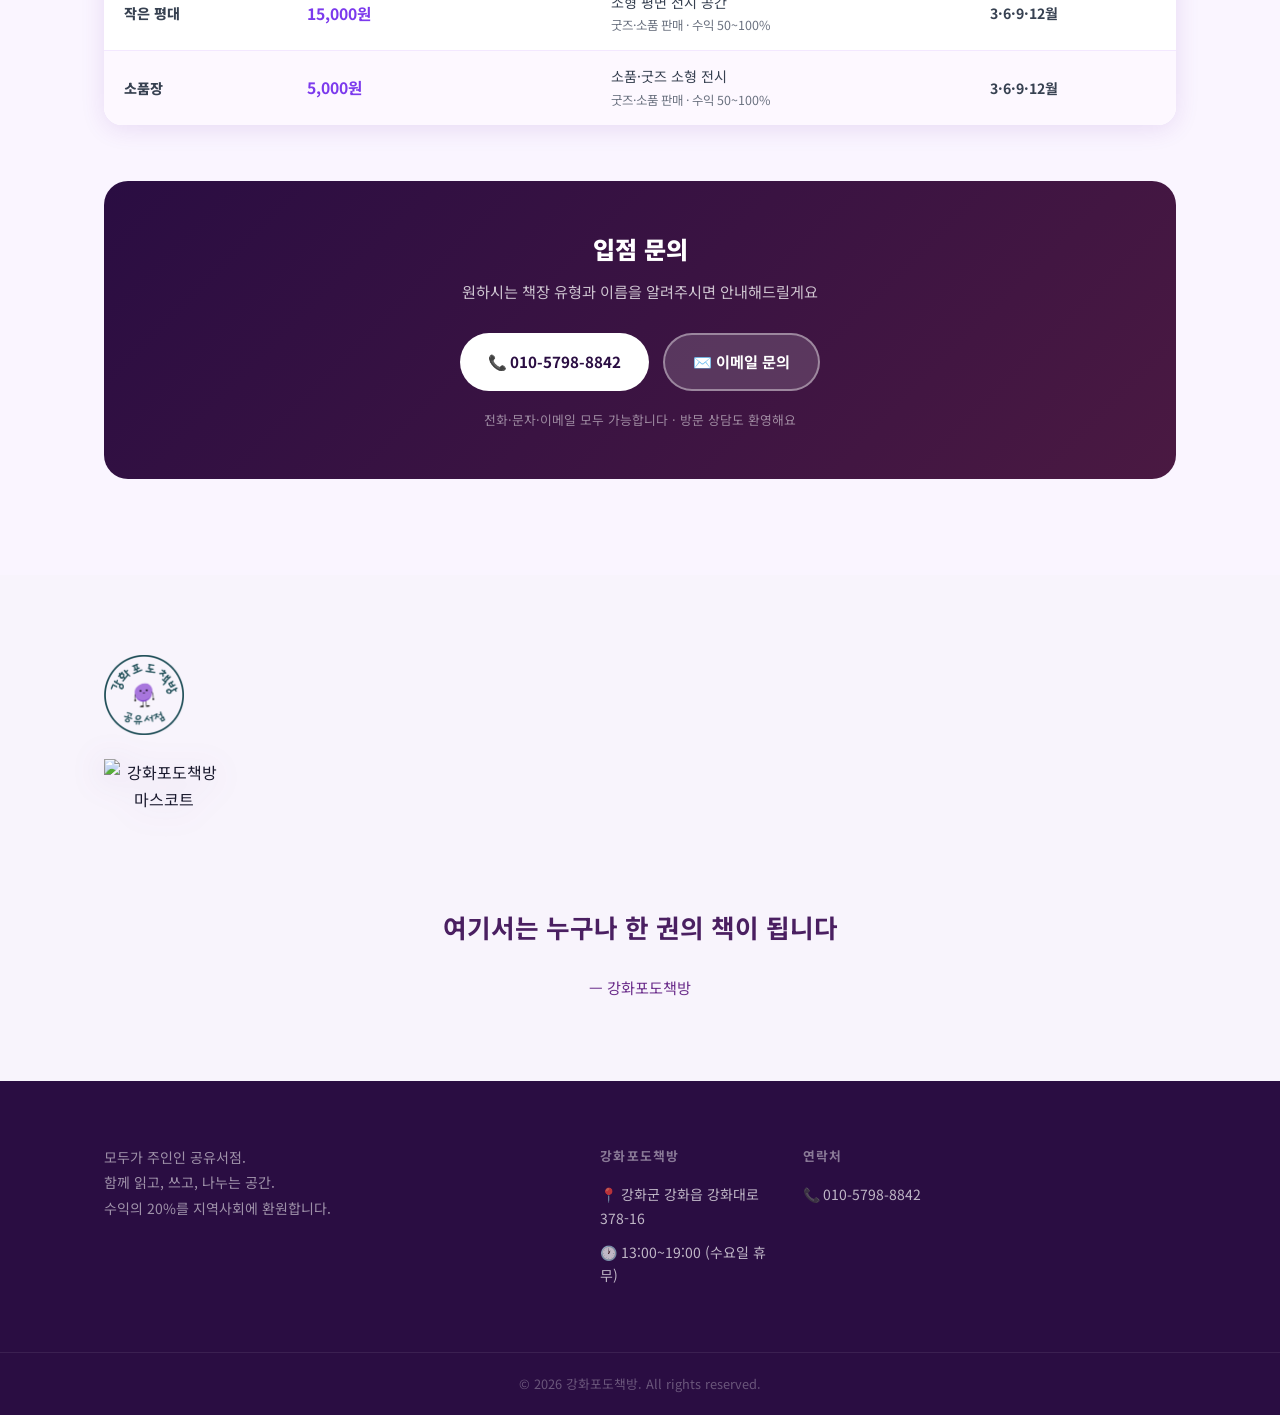
==== commit 4b4fde30: "UI 개선 - 소개섹션 제거, 소식카드 오픈스타일, 인용구 정리, 활동이야기 섹션 추가 Made-with: Cursor" ====
--- a/index.html
+++ b/index.html
@@ -71,31 +71,6 @@
     <div class="hero__bg-deco" aria-hidden="true">🍇</div>
   </section>
 
-  <!-- 책방 소개 -->
-  <section class="section section--intro" id="about">
-    <div class="container">
-      <div class="intro__inner">
-        <div class="intro__image-wrap">
-          <img src="images/intro.png" alt="강화포도책방은 사람과 책, 예술이 나란히 앉아 있는 공간입니다." class="intro__image" />
-        </div>
-        <div class="intro__text">
-          <p class="intro__eyebrow">About</p>
-          <h2 class="intro__headline">
-            강화포도책방은<br />
-            <em>사람과 책, 예술이<br />나란히 앉아 있는 공간</em>입니다.
-          </h2>
-          <div class="intro__body">
-            <p>어린이의 설레는 그림책부터 어르신의 삶이 녹아든 애장도서까지, 입점주가 각자의 이름으로 가꾼 <strong>작은 지식의 숲</strong>이 이곳에 있습니다.</p>
-            <p>누군가의 손때 묻은 소중한 헌책과 정성껏 고른 새 책, 소규모 출판사와 지역 책방의 깊이 있는 시선이 한데 어우러집니다.</p>
-            <p>공예가들의 온기가 담긴 예술 소품이 더해져, 우리는 단순히 책을 파는 곳을 넘어 <strong>지역의 이야기와 예술이 숨 쉬는 복합문화공간</strong>을 지향합니다.</p>
-            <p class="intro__closing">수익의 일부를 지역 사회와 기꺼이 나누며, 주민과 창작자가 함께 자생하는 <em>'지속 가능한 지역 상생 거점'</em>이 되고자 합니다.</p>
-          </div>
-          <p class="intro__tagline">이곳에서 당신은 책 한 권이 아니라,<br />강화 사람들의 다채로운 삶과 마음을 만납니다.</p>
-        </div>
-      </div>
-    </div>
-  </section>
-
   <!-- 소식 -->
   <section class="section section--light" id="news">
     <div class="container">
@@ -103,6 +78,7 @@
         <p class="section__eyebrow">News &amp; Stories</p>
         <h2 class="section__title">소식</h2>
         <p class="section__sub">강화포도책방에서 일어나는 모든 이야기</p>
+        <p class="section__intro-desc">사람과 책, 예술이 나란히 앉아 있는 공간 — 강화포도책방은 지역의 이야기와 예술이 숨 쉬는 복합문화공간입니다.<br>어린이의 설레는 그림책부터 어르신의 삶이 녹아든 애장도서까지, 점주 한 사람 한 사람이 가꾼 작은 지식의 숲을 만나보세요.</p>
       </div>
       <div class="news-mascot-row">
         <img src="images/KakaoTalk_Photo_2026-03-30-12-17-25.png" alt="" class="news-mascot-img" />
@@ -590,7 +566,6 @@
 
       <!-- 입점 문의 안내 -->
       <div class="pricing-contact">
-        <div class="pricing-contact__icon"><img src="images/logo.png" alt="강화포도책방" class="pricing-contact__logo" /></div>
         <h3 class="pricing-contact__title">입점 문의</h3>
         <p class="pricing-contact__sub">원하시는 책장 유형과 이름을 알려주시면 안내해드릴게요</p>
         <div class="pricing-contact__links">
@@ -608,13 +583,16 @@
   </section>
 
   <!-- 대표 인용구 -->
-  <section class="section section--grape section--quote">
-    <div class="container">
+  <section class="section section--quote-clean">
+    <div class="container">
+      <div class="quote-logo-wrap">
+        <img src="images/logo.png" alt="강화포도책방" class="quote-logo__img" />
+      </div>
       <div class="quote-mascot">
         <img src="images/KakaoTalk_Photo_2026-03-30-12-17-29.png" alt="강화포도책방 마스코트" class="quote-mascot__img" />
       </div>
-      <blockquote class="big-quote">
-        <p>"여기서는 누구나 한 권의 책이 됩니다"</p>
+      <blockquote class="big-quote big-quote--dark">
+        <p>여기서는 누구나 한 권의 책이 됩니다</p>
         <footer>— 강화포도책방</footer>
       </blockquote>
     </div>
@@ -624,13 +602,7 @@
   <footer class="footer footer--deep">
     <div class="container footer__inner">
       <div class="footer__brand">
-        <div class="footer__logo">
-          <img src="images/logo.png" alt="강화포도책방" class="footer__logo-img" />
-        </div>
         <p class="footer__tagline">모두가 주인인 공유서점.<br />함께 읽고, 쓰고, 나누는 공간.<br />수익의 20%를 지역사회에 환원합니다.</p>
-        <div class="footer__mascot">
-          <img src="images/KakaoTalk_Photo_2026-03-30-12-17-33.png" alt="" class="footer__mascot-img" />
-        </div>
       </div>
       <div class="footer__links">
         <div class="footer__col">
--- a/style.css
+++ b/style.css
@@ -518,6 +518,15 @@
   color: var(--text-muted);
 }
 
+.section__intro-desc {
+  max-width: 680px;
+  margin: 24px auto 0;
+  font-size: 0.95rem;
+  color: var(--text-muted);
+  line-height: 1.9;
+  word-break: keep-all;
+}
+
 /* ===================================
    운영방식 (Steps)
    =================================== */
@@ -1384,6 +1393,22 @@
   padding: 80px 0;
 }
 
+.section--quote-clean {
+  padding: 80px 0;
+  background: #f8f4fc;
+  text-align: center;
+}
+
+.quote-logo-wrap {
+  margin-bottom: 24px;
+}
+
+.quote-logo__img {
+  width: 80px;
+  height: 80px;
+  object-fit: contain;
+}
+
 .big-quote {
   text-align: center;
   max-width: 640px;
@@ -1404,16 +1429,28 @@
   font-size: 0.95rem;
 }
 
+.big-quote--dark p {
+  color: var(--grape-dark);
+  font-weight: 700;
+  font-style: normal;
+  font-size: clamp(1.2rem, 2.8vw, 1.6rem);
+}
+
+.big-quote--dark footer {
+  color: var(--grape);
+  font-size: 0.95rem;
+}
+
 .quote-mascot {
   text-align: center;
   margin-bottom: 24px;
 }
 .quote-mascot__img {
-  width: 100px;
-  height: 100px;
+  width: 120px;
+  height: 120px;
   object-fit: contain;
   animation: mascotBounce 1.8s ease-in-out infinite;
-  filter: drop-shadow(0 4px 16px rgba(255,255,255,.25));
+  filter: drop-shadow(0 4px 16px rgba(107,45,139,.2));
 }
 @keyframes mascotBounce {
   0%, 100% { transform: translateY(0) rotate(-3deg); }
@@ -1742,25 +1779,31 @@
 .news-card {
   display: flex;
   flex-direction: column;
-  background: #ffffff;
-  border: 2px solid var(--border);
-  border-radius: var(--radius-lg);
-  padding: 36px 28px;
+  background: transparent;
+  border: none;
+  border-radius: 0;
+  padding: 24px 16px;
   text-decoration: none;
   color: inherit;
-  transition: transform var(--transition), box-shadow var(--transition), border-color var(--transition);
+  transition: transform var(--transition);
+  text-align: center;
 }
 
 .news-card:hover {
   transform: translateY(-6px);
-  box-shadow: var(--shadow-lg);
-  border-color: var(--grape);
 }
 
 .news-card__icon {
   font-size: 2.5rem;
-  margin-bottom: 20px;
+  margin-bottom: 16px;
   line-height: 1;
+  display: flex;
+  align-items: center;
+  justify-content: center;
+  width: 72px;
+  height: 72px;
+  margin-left: auto;
+  margin-right: auto;
 }
 
 .news-card__title {
